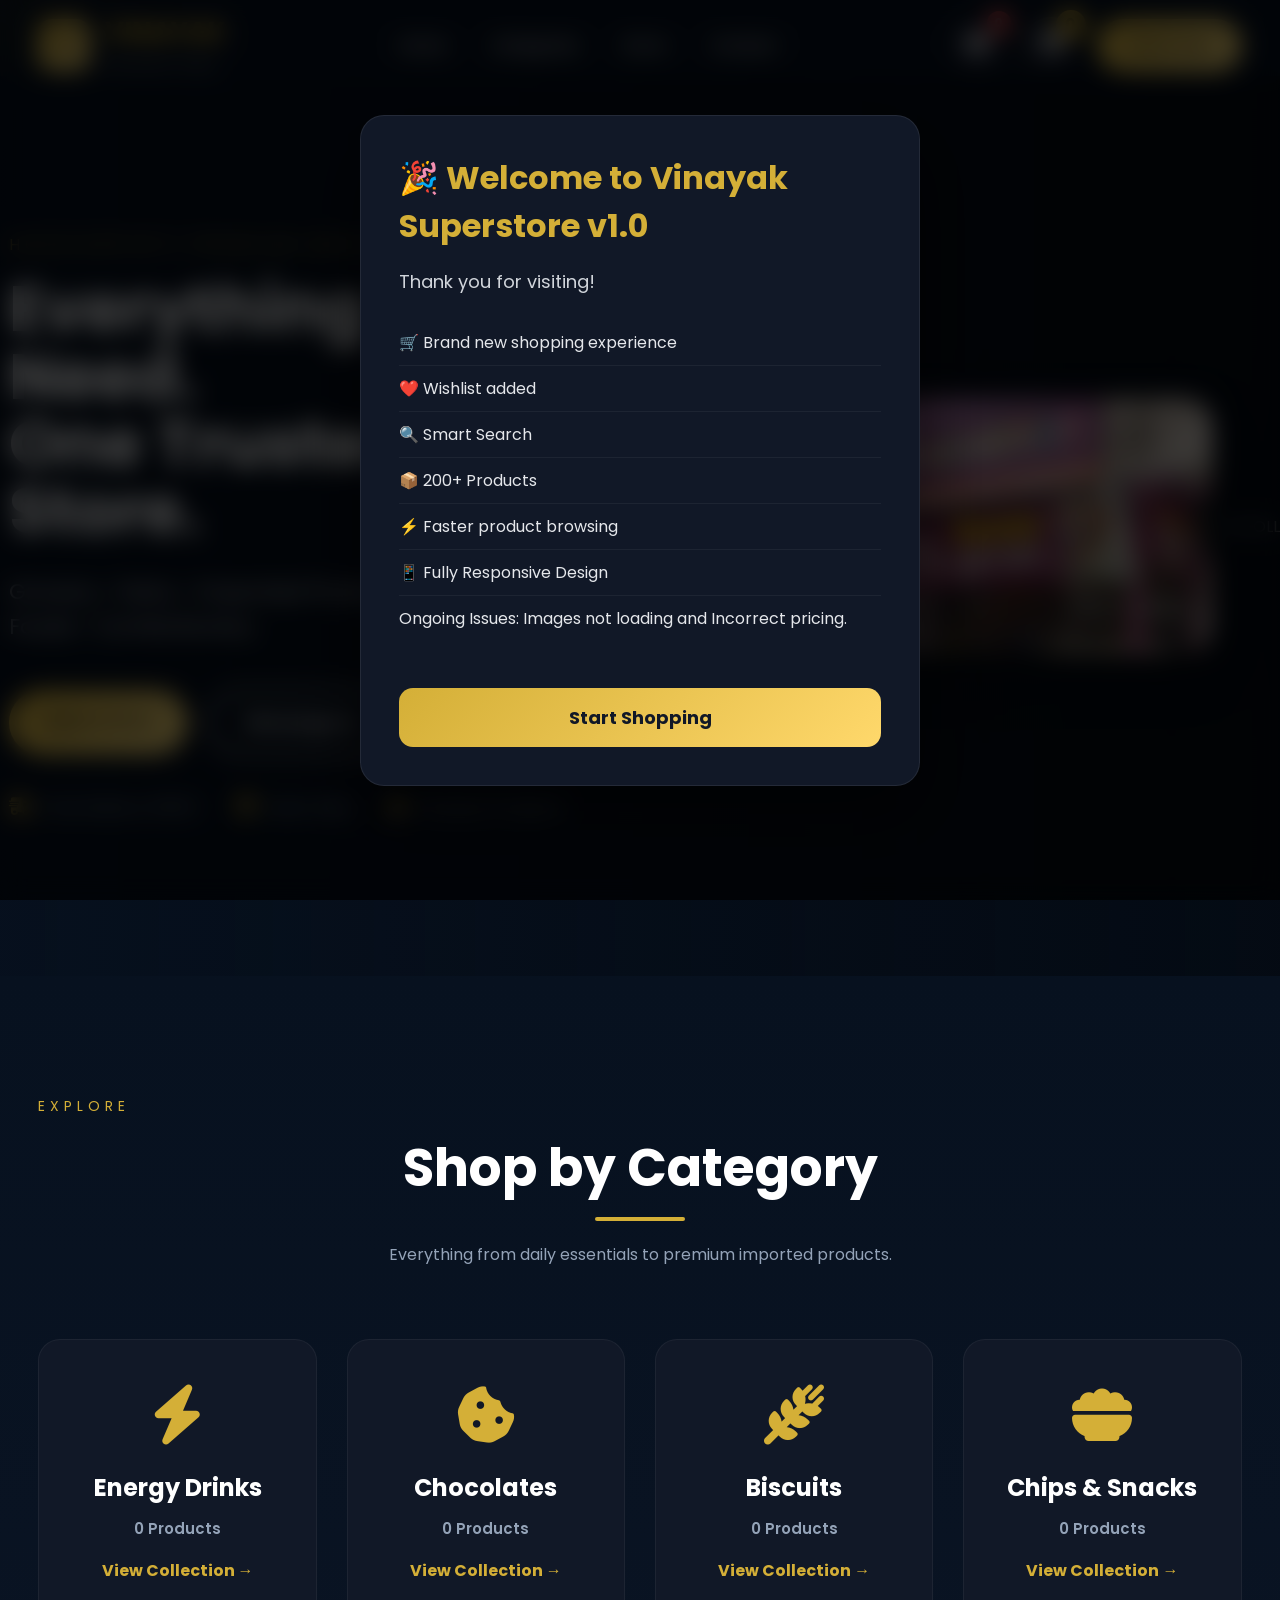
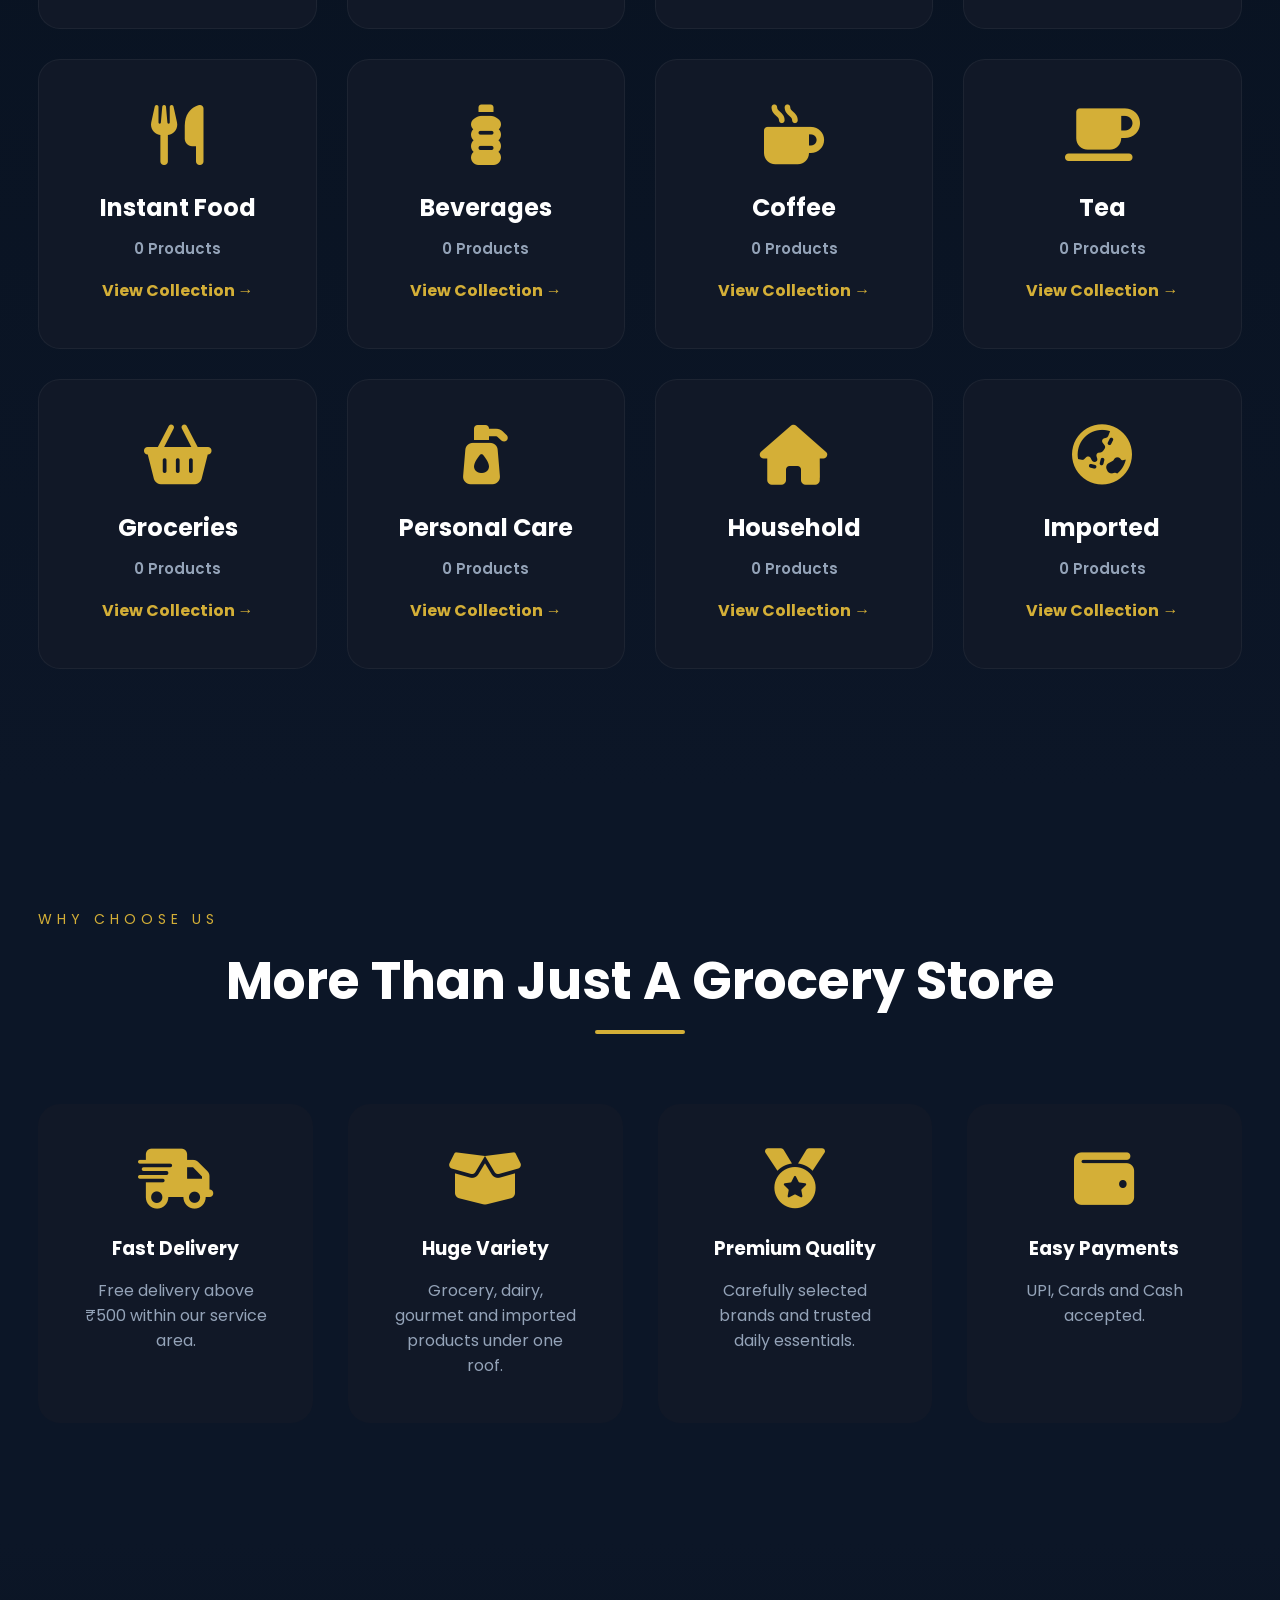
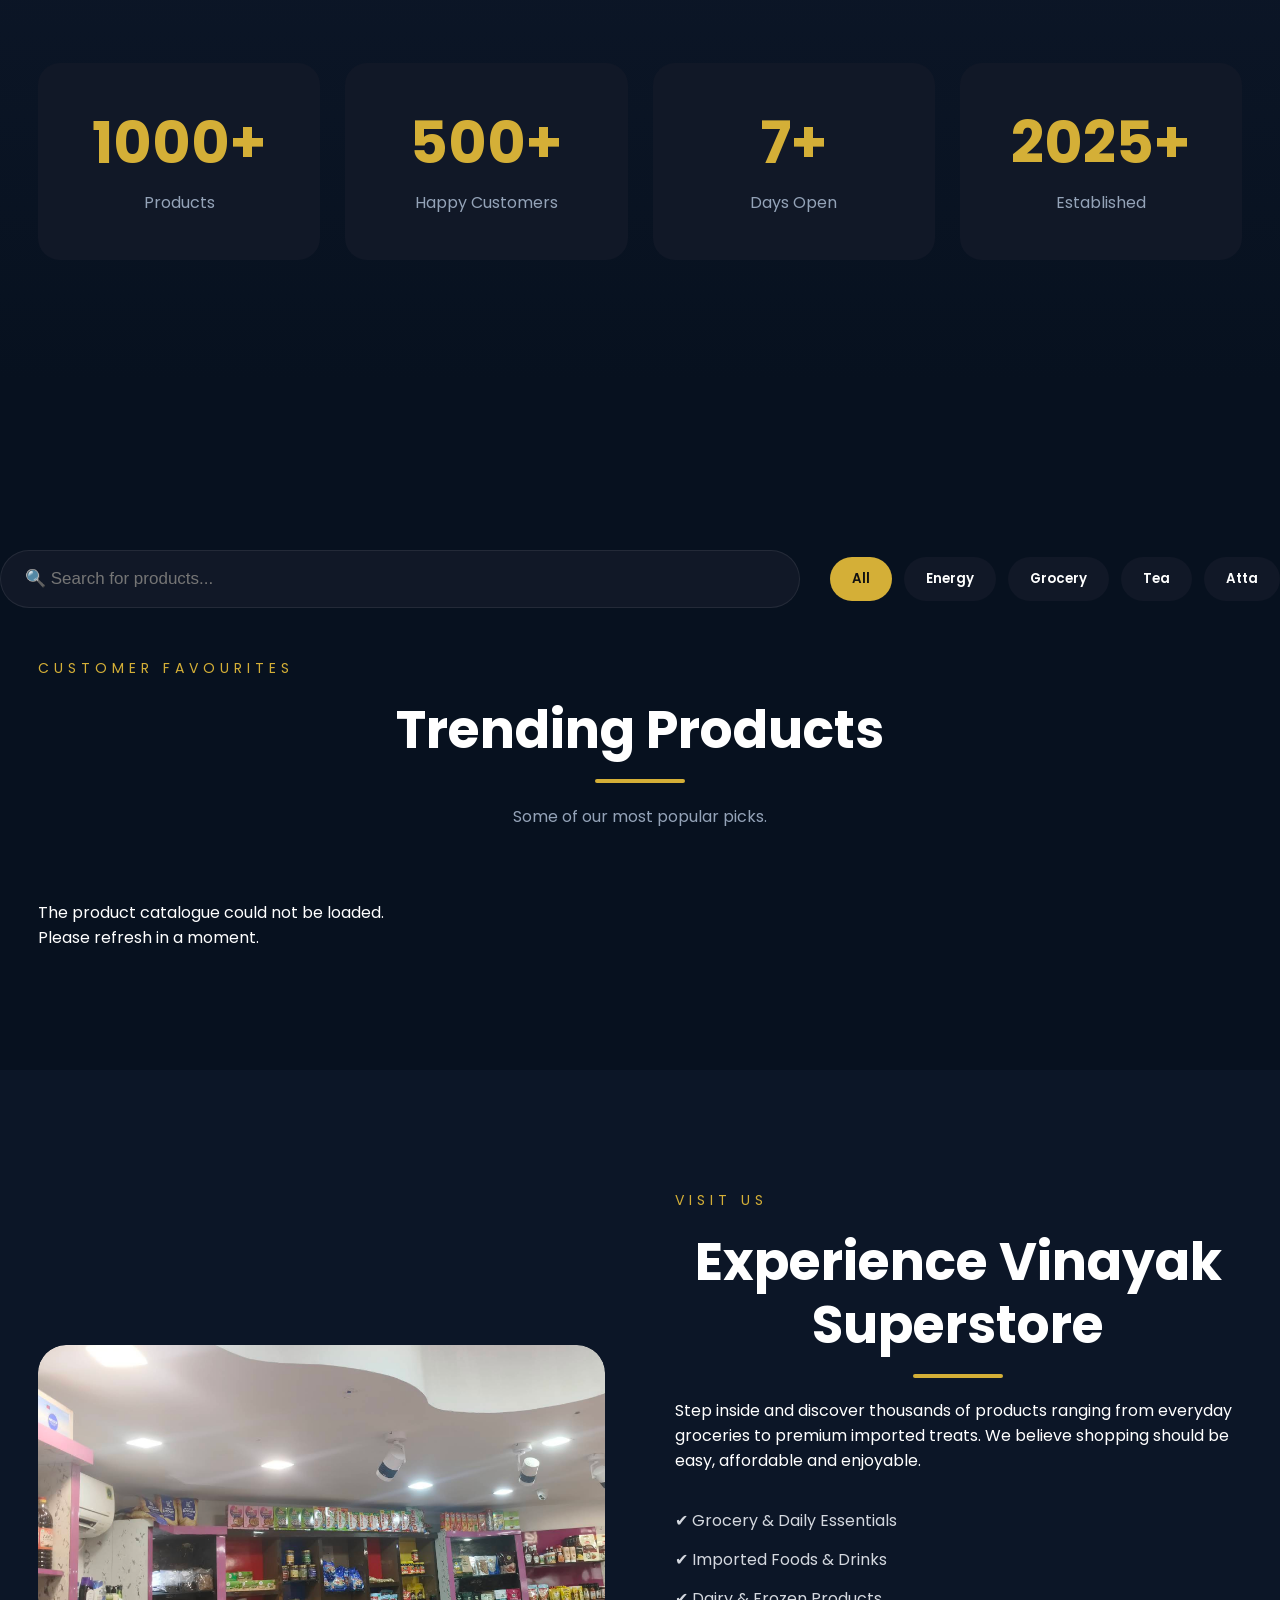
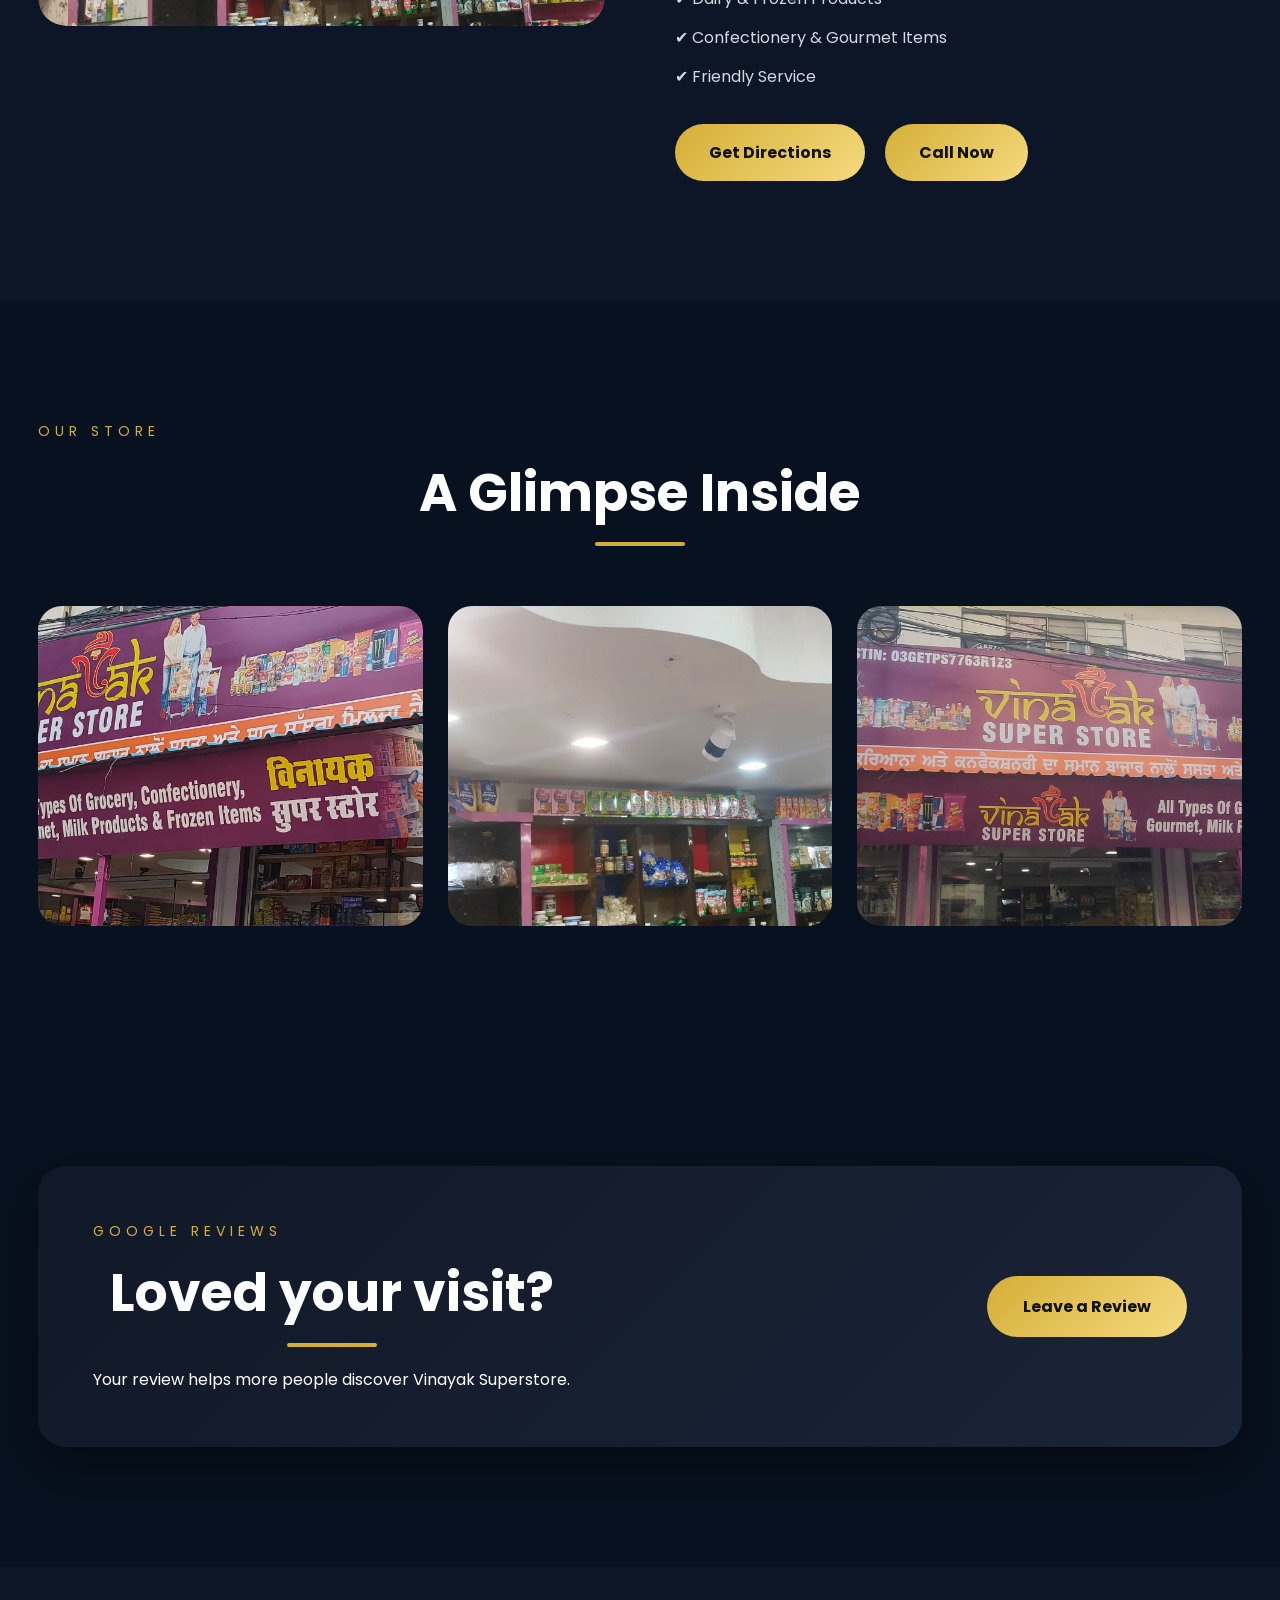
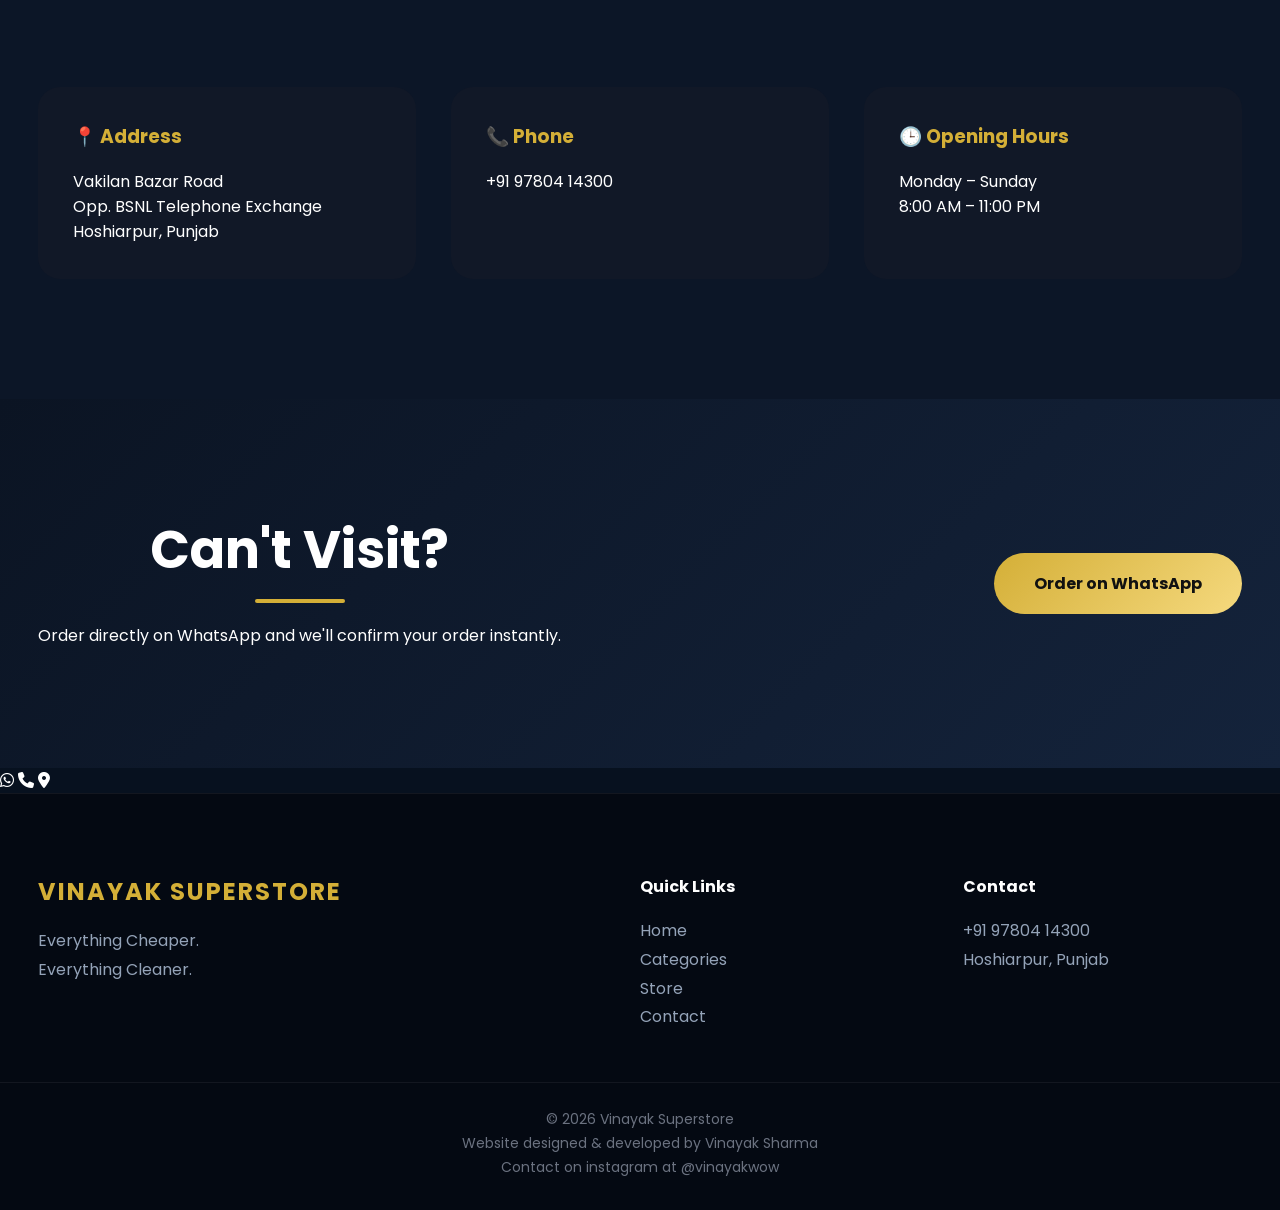
==== index.html @ 0d6d013b "Add files via upload" ====
<!DOCTYPE html>
<html lang="en">

<head>

    <meta charset="UTF-8">

    <meta name="viewport" content="width=device-width, initial-scale=1.0">

    <title>Vinayak Superstore | Hoshiarpur's Premium Grocery Destination</title>

    <meta name="description"
        content="Vinayak Superstore - Grocery, Dairy, Imported Products, Gourmet Foods & Daily Essentials in Hoshiarpur.">

    <meta name="theme-color" content="#07111F">

    <link rel="icon" href="assets/favicon.png" type="image/png">

    <!-- Google Fonts -->

    <link rel="preconnect" href="https://fonts.googleapis.com">

    <link rel="preconnect" href="https://fonts.gstatic.com" crossorigin>

    <link href="https://fonts.googleapis.com/css2?family=Poppins:wght@300;400;500;600;700;800&display=swap"
        rel="stylesheet">

    <!-- Font Awesome -->

    <link rel="stylesheet"
        href="https://cdnjs.cloudflare.com/ajax/libs/font-awesome/6.7.2/css/all.min.css">

<link rel="manifest" href="manifest.json">
<meta property="og:type" content="website">
<meta property="og:title" content="Vinayak Superstore | Premium Grocery Destination">
<meta property="og:description" content="Grocery, dairy, imported products, gourmet foods and daily essentials in Hoshiarpur.">
<meta name="twitter:card" content="summary_large_image">
<link rel="stylesheet" href="styles/reset.css">
<link rel="stylesheet" href="styles/navbar.css">
<link rel="stylesheet" href="styles/hero.css">
<link rel="stylesheet" href="styles/drawer.css">
<link rel="stylesheet" href="styles/sections.css">
<link rel="stylesheet" href="styles/cards.css">
<link rel="stylesheet" href="styles/cart.css">
<link rel="stylesheet" href="styles/footer.css">
<link rel="stylesheet" href="styles/animations.css">
<link rel="stylesheet" href="styles/responsive.css">
<link rel="stylesheet" href="styles/popup.css">
<link rel="stylesheet" href="styles/cart-drawer.css">
<link rel="stylesheet" href="styles/toast.css">
<link rel="stylesheet" href="styles/fly.css">
<link rel="stylesheet" href="styles/wishlist.css">
<link rel="stylesheet" href="styles/accessibility.css">
<link rel="stylesheet" href="styles/progress.css">

</head>

<body>

<a class="skip-link" href="#main-content">Skip to main content</a>

<!-- ===================== LOADER ===================== -->

<div class="loader">

    <div class="loader-line"></div>

    <h1>VINAYAK</h1>

    <span>SUPERSTORE</span>

</div>

<!-- ===================== HEADER ===================== -->

<header id="header">

    <div class="container">

        <nav>

            <a href="#" class="brand">

                <div class="brand-logo">

                    VS

                </div>

                <div class="brand-text">

                    <h2>VINAYAK</h2>

                    <span>SUPERSTORE</span>

                </div>

            </a>

            <ul class="nav-links">

                <li><a href="#home">Home</a></li>

                <li><a href="#categories">Categories</a></li>

                <li><a href="#store">Store</a></li>

                <li><a href="#contact">Contact</a></li>

            </ul>

           <div class="nav-actions">

<button
class="wishlist-button"
onclick="openWishlist()"
aria-label="Open wishlist">

<i class="fa-solid fa-heart"></i>

<span id="wishlistCount">

0

</span>

</button>

    <button class="cart-button" onclick="openCart()">

        <i class="fa-solid fa-cart-shopping"></i>

        <span id="cartCount">0</span>

    </button>

    <a href="https://wa.me/919779562555?text=Hi%20Vinayak%20Superstore,%20I%20want%20to%20order."
        target="_blank"
        class="order-btn">

        Order Now

    </a>

</div>

            <button class="menu-btn">

                <i class="fa-solid fa-bars"></i>

            </button>

        </nav>

    </div>

</header>

<!-- ===========================================
                UPDATE LOG
=========================================== -->

<div class="update-overlay" id="updateOverlay">

    <div class="update-box">

        <h2>🎉 Welcome to Vinayak Superstore v1.0</h2>

        <p>
            Thank you for visiting!
        </p>

        <ul>
            
            <li>🛒 Brand new shopping experience</li>

            <li>❤️ Wishlist added</li>

            <li>🔍 Smart Search</li>

            <li>📦 200+ Products</li>

            <li>⚡ Faster product browsing</li>

            <li>📱 Fully Responsive Design</li>

            <li>Ongoing Issues: Images not loading and Incorrect pricing. </li>

        </ul>

        
<button id="startShoppingBtn">
    Start Shopping
</button>

    </div>

</div>
<!-- ===================== MAIN ===================== -->

<main id="main-content">

<!-- ===================== HERO ===================== -->

<section class="hero" id="home">

    <div class="hero-overlay"></div>

    <div class="hero-gradient"></div>

    <div class="container hero-wrapper">

        <div class="hero-left">

            <p class="hero-tag">

                HOSHIARPUR'S PREMIUM GROCERY DESTINATION

            </p>

            <h1>

                Everything You Need.

                <br>

                One Trusted Store.

            </h1>

            <p class="hero-description">

                Grocery • Dairy • Imported Products • Gourmet Foods • Confectionery

            </p>

            <div class="hero-buttons">

                <a href="#categories" class="primary-btn">

                    Explore Store

                </a>

                <a href="https://wa.me/919779562555"
                    target="_blank"
                    class="secondary-btn">

                    WhatsApp Us

                </a>

            </div>

            <div class="hero-features">

                <div>

                    <i class="fa-solid fa-truck-fast"></i>

                    Free Delivery ₹500+

                </div>

                <div>

                    <i class="fa-solid fa-store"></i>

                    Open Daily

                </div>

                <div>

                    <i class="fa-solid fa-star"></i>

                    Premium Products

                </div>

            </div>

        </div>

        <div class="hero-right">

            <img src="assets/exterior1.png"
                alt="Vinayak Superstore Exterior">

        </div>

    </div>

    <div class="scroll-indicator">

        <span></span>

        <p>SCROLL</p>

    </div>

</section>

<!-- =======================================================
                    SHOP BY CATEGORY
======================================================= -->

<section class="categories" id="categories">

    <div class="container">

        <p class="section-tag">
            EXPLORE
        </p>

        <h2>
            Shop by Category
        </h2>

        <p class="section-description">
            Everything from daily essentials to premium imported products.
        </p>

       <div class="category-grid">

<article class="category-card" data-category="Energy Drinks">
    <i class="fa-solid fa-bolt"></i>
    <h3>Energy Drinks</h3>
    <p class="category-count"></p>
    <span>View Collection →</span>
</article>

<article class="category-card" data-category="Chocolates">
    <i class="fa-solid fa-cookie-bite"></i>
    <h3>Chocolates</h3>
    <p class="category-count"></p>
    <span>View Collection →</span>
</article>

<article class="category-card" data-category="Biscuits">
    <i class="fa-solid fa-wheat-awn"></i>
    <h3>Biscuits</h3>
    <p class="category-count"></p>
    <span>View Collection →</span>
</article>

<article class="category-card" data-category="Snacks">
    <i class="fa-solid fa-bowl-food"></i>
    <h3>Chips & Snacks</h3>
    <p class="category-count"></p>
    <span>View Collection →</span>
</article>

<article class="category-card" data-category="Instant Food">
    <i class="fa-solid fa-utensils"></i>
    <h3>Instant Food</h3>
    <p class="category-count"></p>
    <span>View Collection →</span>
</article>

<article class="category-card" data-category="Beverages">
    <i class="fa-solid fa-bottle-water"></i>
    <h3>Beverages</h3>
    <p class="category-count"></p>
    <span>View Collection →</span>
</article>

<article class="category-card" data-category="Coffee">
    <i class="fa-solid fa-mug-hot"></i>
    <h3>Coffee</h3>
    <p class="category-count"></p>
    <span>View Collection →</span>
</article>

<article class="category-card" data-category="Tea">
    <i class="fa-solid fa-mug-saucer"></i>
    <h3>Tea</h3>
    <p class="category-count"></p>
    <span>View Collection →</span>
</article>

<article class="category-card" data-category="Grocery">
    <i class="fa-solid fa-basket-shopping"></i>
    <h3>Groceries</h3>
    <p class="category-count"></p>
    <span>View Collection →</span>
</article>

<article class="category-card" data-category="Personal Care">
    <i class="fa-solid fa-pump-soap"></i>
    <h3>Personal Care</h3>
    <p class="category-count"></p>
    <span>View Collection →</span>
</article>

<article class="category-card" data-category="Household">
    <i class="fa-solid fa-house"></i>
    <h3>Household</h3>
    <p class="category-count"></p>
    <span>View Collection →</span>
</article>

<article class="category-card" data-category="Imported">
    <i class="fa-solid fa-earth-asia"></i>
    <h3>Imported</h3>
    <p class="category-count"></p>
    <span>View Collection →</span>
</article>

        </div>
    

    </div>

</section>

<!-- =======================================================
                        WHY US
======================================================= -->

<section class="why-us">

    <div class="container">

        <p class="section-tag">

            WHY CHOOSE US

        </p>

        <h2>

            More Than Just A Grocery Store

        </h2>

        <div class="why-grid">

            <article>

                <i class="fa-solid fa-truck-fast"></i>

                <h3>Fast Delivery</h3>

                <p>

                    Free delivery above ₹500 within our service area.

                </p>

            </article>

            <article>

                <i class="fa-solid fa-box-open"></i>

                <h3>Huge Variety</h3>

                <p>

                    Grocery, dairy, gourmet and imported products under one roof.

                </p>

            </article>

            <article>

                <i class="fa-solid fa-medal"></i>

                <h3>Premium Quality</h3>

                <p>

                    Carefully selected brands and trusted daily essentials.

                </p>

            </article>

            <article>

                <i class="fa-solid fa-wallet"></i>

                <h3>Easy Payments</h3>

                <p>

                    UPI, Cards and Cash accepted.

                </p>

            </article>

        </div>

    </div>

</section>

<!-- =======================================================
                        STATS
======================================================= -->

<section class="stats">

    <div class="container">

        <div class="stats-grid">

            <div class="stat-card">

                <h2 class="counter" data-target="1000">0</h2>

                <p>Products</p>

            </div>

            <div class="stat-card">

                <h2 class="counter" data-target="500">0</h2>

                <p>Happy Customers</p>

            </div>

            <div class="stat-card">

                <h2 class="counter" data-target="7">0</h2>

                <p>Days Open</p>

            </div>

            <div class="stat-card">

                <h2 class="counter" data-target="2025">0</h2>

                <p>Established</p>

            </div>

        </div>

    </div>

</section>

<!-- =======================================================
                    FEATURED PRODUCTS
======================================================= -->

<section class="featured-products">
<div class="product-toolbar">

    <div class="search-box">

        <input
            type="text"
            id="searchInput"
            placeholder="🔍 Search for products..."
            onkeyup="searchProducts(this.value)"
        >

    </div>

    <div class="filters">

        <button onclick="filterProducts('All', this)" class="active-filter">
            All
        </button>

        <button onclick="filterProducts('Energy Drinks', this)">
            Energy
        </button>

        <button onclick="filterProducts('Grocery', this)">
            Grocery
        </button>

        <button onclick="filterProducts('Tea', this)">
            Tea
        </button>

        <button onclick="filterProducts('Atta', this)">
            Atta
        </button>

    </div>

</div>

    <div class="container">

        <p class="section-tag">

            CUSTOMER FAVOURITES

        </p>

        <h2>

            Trending Products

        </h2>

        <p class="section-description">

            Some of our most popular picks.

        </p>

        <div class="product-grid">

        </div>

    </div>

</section>

<!-- =======================================================
                    VISIT OUR STORE
======================================================= -->

<section class="store-showcase" id="store">

    <div class="container">

        <div class="store-image">

            <img src="assets/interior1.png" alt="Vinayak Superstore Interior">

        </div>

        <div class="store-content">

            <p class="section-tag">
                VISIT US
            </p>

            <h2>
                Experience Vinayak Superstore
            </h2>

            <p>

                Step inside and discover thousands of products ranging from
                everyday groceries to premium imported treats.

                We believe shopping should be easy, affordable and enjoyable.

            </p>

            <ul>

                <li>✔ Grocery & Daily Essentials</li>

                <li>✔ Imported Foods & Drinks</li>

                <li>✔ Dairy & Frozen Products</li>

                <li>✔ Confectionery & Gourmet Items</li>

                <li>✔ Friendly Service</li>

            </ul>

            <div class="store-buttons">

                <a href="https://maps.app.goo.gl/sR4Fc8QLYAwYj3Mn9" target="_blank">

                    Get Directions

                </a>

                <a href="tel:+919779562555">

                    Call Now

                </a>

            </div>

        </div>

    </div>

</section>

<!-- =======================================================
                        GALLERY
======================================================= -->

<section class="gallery">

    <div class="container">

        <p class="section-tag">

            OUR STORE

        </p>

        <h2>

            A Glimpse Inside

        </h2>

        <div class="gallery-grid">

            <img src="assets/exterior1.png" alt="Exterior">

            <img src="assets/interior1.png" alt="Interior">

            <img src="assets/exterior2.png" alt="Exterior">

        </div>

    </div>

</section>

<!-- =======================================================
                        GOOGLE REVIEW CTA
======================================================= -->

<section class="review-section">

    <div class="container review-card">

        <div>

            <p class="section-tag">

                GOOGLE REVIEWS

            </p>

            <h2>

                Loved your visit?

            </h2>

            <p>

                Your review helps more people discover Vinayak Superstore.

            </p>

        </div>

        <a href="https://g.page/r/Ccgs-r-XIo9SEBI/review"

            target="_blank"

            class="review-btn">

            Leave a Review

        </a>

    </div>

</section>

<!-- =======================================================
                        CONTACT
======================================================= -->

<section class="contact" id="contact">

    <div class="container">

        <div class="contact-grid">

            <div>

                <h3>

                    📍 Address

                </h3>

                <p>

                    Vakilan Bazar Road

                    <br>

                    Opp. BSNL Telephone Exchange

                    <br>

                    Hoshiarpur, Punjab

                </p>

            </div>

            <div>

                <h3>

                    📞 Phone

                </h3>

                <p>

                    +91 97804 14300

                </p>

            </div>

            <div>

                <h3>

                    🕒 Opening Hours

                </h3>

                <p>

                    Monday – Sunday

                    <br>

                    8:00 AM – 11:00 PM

                </p>

            </div>

        </div>

    </div>

</section>

<!-- =======================================================
                    WHATSAPP CTA
======================================================= -->

<section class="whatsapp-banner">

    <div class="container banner-content">

        <div>

            <h2>

                Can't Visit?

            </h2>

            <p>

                Order directly on WhatsApp and we'll confirm your order instantly.

            </p>

        </div>

        <a href="https://wa.me/919779562555"

            target="_blank">

            Order on WhatsApp

        </a>

    </div>

</section>

</main>

<!-- =======================================================
                    FLOATING BUTTONS
======================================================= -->

<div class="floating-buttons">

    <a href="https://wa.me/919779562555" target="_blank">

        <i class="fa-brands fa-whatsapp"></i>

    </a>

    <a href="tel:+919779562555">

        <i class="fa-solid fa-phone"></i>

    </a>

    <a href="https://maps.google.com" target="_blank">

        <i class="fa-solid fa-location-dot"></i>

    </a>

</div>

<!-- PRODUCT POPUP -->

<div class="popup-overlay" id="popupOverlay" onclick="closePopup()" role="presentation">

    <div class="product-popup" onclick="event.stopPropagation()" role="dialog" aria-modal="true" aria-labelledby="popupTitle">

        <button class="popup-close" onclick="closePopup()">

            ✕

        </button>

        <div class="popup-left">

            <img id="popupImage" src="" alt="">

        </div>

        <div class="popup-right">

            <span class="popup-category">

                Featured Product

            </span>

            <h2 id="popupTitle">

                Product Name

            </h2>

            <div class="popup-rating">

                ⭐⭐⭐⭐⭐

                <span>(126 Reviews)</span>

            </div>

            <p id="popupDescription">

                Description

            </p>

            <span id="popupOffer" class="offer-pill popup-offer" hidden></span>

            <div class="popup-price">

                <span id="popupPrice">

                    ₹0

                </span>

                <span id="popupStock">

                    In Stock

                </span>

            </div>

            <div class="quantity-box">

                <button onclick="changeQuantity(-1)">−</button>

                <input
                    id="quantity"
                    type="number"
                    value="1"
                    min="1"
                >

                <button onclick="changeQuantity(1)">+</button>

            </div>

            <div class="popup-buttons">

    <button class="buy-btn"
        onclick="addCurrentProductToCart()">

        🛒 Add to Cart

    </button>

    <button class="wishlist-popup" id="popupWishlist" type="button">

        ❤ Save

    </button>

            </div>

        </div>

    </div>

</div>

<div id="categoryDrawer" class="category-drawer" role="dialog" aria-modal="true" aria-labelledby="drawerTitle" aria-hidden="true">

    <div class="drawer-header">

        <h2 id="drawerTitle"></h2>

        <button onclick="closeDrawer()">

            ✕

        </button>

    </div>

    <div id="drawerContent"

         class="drawer-content">

    </div>

</div>

<div

class="drawer-overlay"

id="drawerOverlay"

onclick="closeDrawer()">

</div>

<!-- =======================================================
                        FOOTER
======================================================= -->

<footer>

    <div class="container footer-grid">

        <div>

            <h2>

                VINAYAK SUPERSTORE

            </h2>

            <p>

                Everything Cheaper.

                <br>

                Everything Cleaner.

            </p>

        </div>

        <div>

            <h4>

                Quick Links

            </h4>

            <a href="#home">Home</a>

            <a href="#categories">Categories</a>

            <a href="#store">Store</a>

            <a href="#contact">Contact</a>

        </div>

        <div>

            <h4>

                Contact

            </h4>

            <p>

                +91 97804 14300

            </p>

            <p>

                Hoshiarpur, Punjab

            </p>

        </div>

    </div>

    <div class="copyright">

        © 2026 Vinayak Superstore

        <br>

        Website designed & developed by Vinayak Sharma

        <br>

        Contact on instagram at @vinayakwow

    </div>

</footer>
<!-- ===========================================
                SHOPPING CART
=========================================== -->

<div class="cart-overlay"
     id="cartOverlay"
     onclick="closeCart()">
</div>

<div class="cart-drawer"
     id="cartDrawer"
     role="dialog"
     aria-modal="true"
     aria-label="Shopping cart"
     aria-hidden="true">

    <div class="cart-header">

        <h2>

            🛒 Shopping Cart

        </h2>

        <button onclick="closeCart()">

            ✕

        </button>

    </div>

    <div
        class="cart-items"
        id="cartItems">

    </div>

    <div class="cart-footer">

        <div class="cart-summary">

<div>

<span>Subtotal</span>

<strong id="cartTotal">

₹0

</strong>

</div>

<div>

<span>Delivery</span>

<strong style="color:#22C55E;">

FREE

</strong>

</div>

</div>

        <button
            class="checkout-btn"
            onclick="checkoutWhatsApp()">

            Checkout

        </button>

    </div>

</div>

<!-- ===========================================
                WISHLIST
=========================================== -->

<div class="wishlist-overlay"
     id="wishlistOverlay"
     onclick="closeWishlist()">
</div>

<div class="wishlist-drawer"
     id="wishlistDrawer"
     role="dialog"
     aria-modal="true"
     aria-label="Wishlist"
     aria-hidden="true">

    <div class="wishlist-header">

       <h2>

<i class="fa-solid fa-heart"></i>

Wishlist

<span id="wishlistDrawerCount"></span>

</h2>

        <button onclick="closeWishlist()">

            <i class="fa-solid fa-xmark"></i>

        </button>

    </div>

    <div class="wishlist-items"
         id="wishlistItems">

    </div>

</div>

<!-- ==========================================
            TOAST NOTIFICATION
========================================== -->

<div id="toast" class="toast">

    <div class="toast-icon">
        ✓
    </div>

    <div class="toast-content">

        <h4 id="toastTitle">
            Added to Cart
        </h4>

        <p id="toastMessage">
            Product added successfully.
        </p>

    </div>

</div>

<div class="cursor-glow"></div>
<img id="flyingProduct" src="" alt="">

<script src="https://unpkg.com/scrollreveal"></script>

<script src="scripts/products.js"></script>
<script src="scripts/cart.js"></script>
<script src="scripts/wishlist.js"></script>
<script src="scripts/script.js"></script>

</body>

</html>
---- styles/navbar.css ----
/* ==================================================
   NAVBAR
================================================== */

header{

position:fixed;

top:0;

left:0;

width:100%;

z-index:9999;

transition:.35s;

}

header.scrolled{

background:rgba(7,17,31,.82);

backdrop-filter:blur(18px);

border-bottom:1px solid rgba(255,255,255,.08);

}

nav{

height:90px;

display:flex;

justify-content:space-between;

align-items:center;

}

.brand{

display:flex;

align-items:center;

gap:15px;

}

.brand-logo{

width:52px;

height:52px;

border-radius:14px;

background:linear-gradient(135deg,var(--gold),var(--gold-light));

display:grid;

place-items:center;

font-weight:700;

color:#111;

}

.brand h2{

font-size:26px;

color:var(--gold);

}

.brand span{

font-size:12px;

letter-spacing:4px;

color:var(--text);

}

.nav-links{

display:flex;

gap:45px;

list-style:none;

}

.nav-links a{

position:relative;

transition:.35s;

}

.nav-links a::after{

content:"";

position:absolute;

bottom:-8px;

left:0;

width:0;

height:2px;

background:var(--gold);

transition:.35s;

}

.nav-links a:hover{

color:var(--gold);

}

.nav-links a:hover::after{

width:100%;

}

.order-btn{

padding:14px 28px;

background:linear-gradient(135deg,var(--gold),var(--gold-light));

border-radius:50px;

font-weight:700;

color:#111;

transition:.35s;

}

.order-btn:hover{

transform:translateY(-4px);

box-shadow:0 15px 35px rgba(212,175,55,.35);

}

.menu-btn{

display:none;

background:none;

border:none;

color:white;

font-size:28px;

}

.nav-actions{

    display:flex;

    align-items:center;

    gap:18px;

}
---- styles/hero.css ----
/* ==================================================
   HERO
================================================== */

.hero{

min-height:100vh;

display:flex;

align-items:center;

position:relative;

overflow:hidden;

}

.hero-right img{

width:100%;

border-radius:30px;

box-shadow:var(--shadow);

animation:floatImage 5s ease-in-out infinite;

}

.hero-wrapper{

display:grid;

grid-template-columns:1fr 1fr;

gap:80px;

align-items:center;

}

.hero-overlay{

position:absolute;

inset:0;

background:rgba(0,0,0,.45);

}

.hero-gradient{

position:absolute;

inset:0;

background:

linear-gradient(

90deg,

rgba(7,17,31,.92),

rgba(7,17,31,.2)

);

}

.hero-left{

position:relative;

z-index:2;

}

.hero-tag{

color:var(--gold);

letter-spacing:5px;

margin-bottom:18px;

}

.hero h1{

font-size:72px;

line-height:1.05;

margin-bottom:30px;

}

.hero-description{

font-size:22px;

color:var(--text);

margin-bottom:45px;

line-height:1.6;

}

.hero-buttons{

display:flex;

gap:20px;

margin-bottom:40px;

}

.primary-btn,

.secondary-btn{

padding:18px 34px;

border-radius:60px;

font-weight:700;

transition:.35s;

}

.primary-btn{

background:linear-gradient(135deg,var(--gold),var(--gold-light));

color:#111;

}

.secondary-btn{

border:2px solid white;

}

.primary-btn:hover,

.secondary-btn:hover{

transform:translateY(-5px);

}

.hero-features{

display:flex;

gap:35px;

flex-wrap:wrap;

color:var(--muted);

}

.hero-features div{

display:flex;

gap:10px;

align-items:center;

}

.hero-features i{

color:var(--gold);

font-size:18px;

}
---- styles/drawer.css ----
.drawer-overlay{

position:fixed;

inset:0;

background:rgba(0,0,0,.55);

backdrop-filter:blur(8px);

opacity:0;

visibility:hidden;

transition:.35s;

z-index:9998;

}

.drawer-overlay.show{

opacity:1;

visibility:visible;

}

.category-drawer{

position:fixed;

right:-520px;

top:0;

width:520px;

height:100vh;

background:#0f172a;

overflow:auto;

transition:.45s;

z-index:9999;

box-shadow:-20px 0 60px rgba(0,0,0,.45);

}

.category-drawer.show{

right:0;

}

.drawer-header{

display:flex;

justify-content:space-between;

align-items:center;

padding:30px;

border-bottom:1px solid rgba(255,255,255,.08);

}

.drawer-header h2{

font-size:34px;

color:var(--gold);

}

.drawer-header button{

width:45px;

height:45px;

border:none;

border-radius:50%;

background:#1f2937;

color:white;

cursor:pointer;

}

.drawer-content{

padding:30px;

display:flex;

flex-direction:column;

gap:18px;

}

/* ===========================================
            DRAWER PRODUCT CARDS
=========================================== */

.drawer-item{

    background:#111827;

    border:1px solid rgba(255,255,255,.08);

    border-radius:18px;

    overflow:hidden;

    display:flex;

    flex-direction:column;

    gap:18px;

    padding:18px;

}

.drawer-item img{

    width:100%;

    height:220px;

    object-fit:cover;

    border-radius:14px;

    display:block;

}

.drawer-info{

    display:flex;

    flex-direction:column;

    gap:8px;

}

.drawer-info h3{

    font-size:24px;

    line-height:1.3;

    color:#fff;

}

.drawer-info p{

    color:#9ca3af;

}

.drawer-info span{

    color:var(--gold);

    font-size:22px;

    font-weight:700;

}

.drawer-item button{

    width:100%;

    padding:14px;

    border:none;

    border-radius:12px;

    background:var(--gold);

    color:#111;

    font-weight:700;

    cursor:pointer;

    transition:.3s;

}

.drawer-item button:hover{

    transform:translateY(-2px);

    opacity:.95;

}
---- styles/sections.css ----
/*====================================================
                   UPDATE LOG
====================================================*/
.update-overlay{

    position:fixed;
    inset:0;

    display:none;

    justify-content:center;
    align-items:center;

    background:rgba(0,0,0,.72);
    backdrop-filter:blur(12px);

    z-index:999999;

    padding:20px;

}

.update-box{

    width:560px;
    max-width:95%;

    background:#111827;

    border:1px solid rgba(255,255,255,.08);

    border-radius:24px;

    padding:38px;

    box-shadow:0 30px 70px rgba(0,0,0,.45);

    animation:popup .35s ease;

}

.update-box h2{

    color:var(--gold);

    font-size:32px;

    margin-bottom:18px;

}

.update-box>p{

    color:#d1d5db;

    font-size:18px;

    margin-bottom:18px;

}

.update-box ul{

    list-style:none;

    padding:0;

    margin:25px 0;

}

.update-box li{

    display:flex;

    align-items:center;

    gap:10px;

    padding:10px 0;

    color:#e5e7eb;

    border-bottom:1px solid rgba(255,255,255,.05);

}

.update-box li:last-child{

    border-bottom:none;

}

.update-box button{

    width:100%;

    margin-top:22px;

    padding:16px;

    border:none;

    border-radius:14px;

    background:linear-gradient(135deg,var(--gold),#ffd86b);

    color:#111827;

    font-size:18px;

    font-weight:700;

    cursor:pointer;

    transition:.25s;

}

.update-box button:hover{

    transform:translateY(-3px);

}

/* =====================================================
                SECTION TITLES
===================================================== */

section h2{

    font-size:52px;

    text-align:center;

    margin-bottom:20px;

    line-height:1.2;

}

section h2::after{

    content:"";

    display:block;

    width:90px;

    height:4px;

    background:var(--gold);

    border-radius:999px;

    margin:18px auto;

}

/* =====================================================
                CATEGORIES
===================================================== */

.categories{

    background:linear-gradient(180deg,var(--bg),var(--bg2));

}

.category-grid{

    display:grid;

    grid-template-columns:repeat(auto-fit,minmax(220px,1fr));

    gap:30px;

    margin-top:70px;

}

.category-card{

    position:relative;

    overflow:hidden;

    cursor:pointer;

    background:var(--card);

    padding:45px 25px;

    border-radius:var(--radius);

    text-align:center;

    transition:var(--transition);

    border:1px solid rgba(255,255,255,.05);

}

.category-card:hover{

    transform:translateY(-12px);

    border-color:var(--gold);

    box-shadow:0 25px 45px rgba(212,175,55,.15);

}

.category-card i{

    font-size:60px;

    color:var(--gold);

    margin-bottom:25px;

    transition:.35s;

}

.category-card:hover i{

    transform:rotate(-8deg) scale(1.08);

}

.category-card h3{

    font-size:24px;

    margin-bottom:10px;

}

.category-card p{

    color:var(--muted);

}

.category-count{

    margin-top:12px;

    font-size:15px;

    color:#94A3B8;

    font-weight:600;

}

.category-card span{

    display:inline-block;

    margin-top:18px;

    color:var(--gold);

    font-weight:700;

    transition:.35s;

}

.category-card:hover span{

    transform:translateX(8px);

}

.category-card::before{

    content:"";

    position:absolute;

    top:0;

    left:0;

    width:100%;

    height:4px;

    background:var(--gold);

    transform:scaleX(0);

    transform-origin:left;

    transition:.35s;

}

.category-card:hover::before{

    transform:scaleX(1);

}

/*======================================================
                    COLLECTIONS
======================================================*/

.collections{

padding:90px 0;

}

.collection-header{

display:flex;

justify-content:space-between;

align-items:center;

margin-bottom:35px;

margin-top:60px;

}

.collection-grid{

display:grid;

grid-template-columns:repeat(auto-fit,minmax(260px,1fr));

gap:30px;

}

.view-all-btn{

background:none;

border:none;

color:var(--gold);

font-weight:700;

cursor:pointer;

font-size:16px;

transition:.35s;

}

.view-all-btn:hover{

transform:translateX(8px);

}

/* =====================================================
                WHY US
===================================================== */

.why-us{

    background:var(--bg2);

}

.why-grid{

    display:grid;

    grid-template-columns:repeat(auto-fit,minmax(260px,1fr));

    gap:35px;

    margin-top:70px;

}

.why-grid article{

    background:var(--card);

    padding:45px;

    border-radius:var(--radius);

    text-align:center;

    transition:var(--transition);

}

.why-grid article:hover{

    transform:translateY(-12px);

}

.why-grid i{

    font-size:60px;

    color:var(--gold);

    margin-bottom:25px;

}

.why-grid h3{

    margin-bottom:15px;

}

.why-grid p{

    color:var(--muted);

}

/* =====================================================
                    STATS
===================================================== */

.stats{

    background:linear-gradient(180deg,var(--bg2),var(--bg));

}

.stats-grid{

    display:grid;

    grid-template-columns:repeat(4,1fr);

    gap:25px;

}

.stat-card{

    background:var(--card);

    padding:45px;

    border-radius:var(--radius);

    text-align:center;

    transition:.35s;

}

.stat-card:hover{

    transform:translateY(-10px);

}

.stat-card h2{

    color:var(--gold);

    font-size:58px;

    margin-bottom:12px;

}

.stat-card h2::after{

    display:none;

}

.stat-card p{

    color:var(--muted);

}

/* =====================================================
            FEATURED PRODUCTS
===================================================== */

.featured-products{

    background:var(--bg);

}

.product-grid{

    display:grid;

    grid-template-columns:repeat(3,1fr);

    gap:35px;

    margin-top:70px;

}

/* =====================================================
                STORE SHOWCASE
===================================================== */

.store-showcase{

    background:var(--bg2);

}

.store-showcase .container{

    display:grid;

    grid-template-columns:1fr 1fr;

    gap:70px;

    align-items:center;

}

.store-image img{

    border-radius:28px;

    box-shadow:var(--shadow);

}

.store-content ul{

    list-style:none;

    margin:35px 0;

}

.store-content li{

    margin:14px 0;

    color:var(--text);

}

.store-buttons{

    display:flex;

    gap:20px;

    flex-wrap:wrap;

}

.store-buttons a{

    padding:16px 34px;

    border-radius:50px;

    background:linear-gradient(135deg,var(--gold),var(--gold-light));

    color:#111;

    font-weight:700;

}

/* =====================================================
                    GALLERY
===================================================== */

.gallery{

    background:var(--bg);

}

.gallery-grid{

    display:grid;

    grid-template-columns:repeat(3,1fr);

    gap:25px;

    margin-top:60px;

}

.gallery-grid img{

    width:100%;

    height:320px;

    object-fit:cover;

    border-radius:24px;

    transition:.4s;

}

.gallery-grid img:hover{

    transform:scale(1.04);

}

/* =====================================================
                    CONTACT
===================================================== */

.contact{

    background:var(--bg2);

}

.contact-grid{

    display:grid;

    grid-template-columns:repeat(3,1fr);

    gap:35px;

}

.contact-grid div{

    background:var(--card);

    padding:35px;

    border-radius:var(--radius);

}

.contact-grid h3{

    margin-bottom:18px;

    color:var(--gold);

}

/* =====================================================
            WHATSAPP BANNER
===================================================== */

.whatsapp-banner{

    background:linear-gradient(135deg,#0B1423,#14233B);

}

.banner-content{

    display:flex;

    justify-content:space-between;

    align-items:center;

    gap:30px;

}

.banner-content a{

    padding:18px 40px;

    background:linear-gradient(135deg,var(--gold),var(--gold-light));

    border-radius:60px;

    color:#111;

    font-weight:700;

}

/* ===========================================
            PRODUCT TOOLBAR
=========================================== */

.product-toolbar{

display:flex;

justify-content:space-between;

align-items:center;

gap:30px;

margin:50px 0;

flex-wrap:wrap;

}

/* Search */

.search-box{

flex:1;

min-width:300px;

}

.search-box input{

width:100%;

padding:18px 24px;

background:#111827;

border:1px solid rgba(255,255,255,.08);

border-radius:60px;

color:white;

font-size:17px;

outline:none;

transition:.35s;

}

.search-box input:focus{

border-color:var(--gold);

box-shadow:

0 0 25px rgba(212,175,55,.18);

}

/* Filters */

.filters{

display:flex;

gap:12px;

flex-wrap:wrap;

}

.filters button{

padding:12px 22px;

border:none;

border-radius:999px;

background:#111827;

color:white;

cursor:pointer;

transition:.3s;

font-weight:600;

}

.filters button:hover{

background:var(--gold);

color:#111;

}

.active-filter{

background:var(--gold)!important;

color:#111!important;

}
---- styles/cards.css ----
/* =====================================================
                    PRODUCT CARDS
===================================================== */

.product-card{

    position:relative;

    background:var(--card);

    border-radius:26px;

    overflow:hidden;

    transition:.45s;

    border:1px solid rgba(255,255,255,.06);

    box-shadow:0 20px 50px rgba(0,0,0,.25);

}

/* ========================================= */

.product-card img{

    width:100%;

    height:270px;

    object-fit:cover;

    transition:.5s;

}

.product-card:hover img{

    transform:scale(1.08);

}

/* ========================================= */

.product-card h3{

    font-size:24px;

    margin:25px 25px 10px;

}

.product-card p{

    color:var(--muted);

    margin:0 25px 20px;

    line-height:1.7;

}

/* ========================================= */

.product-card a{

    display:inline-flex;

    align-items:center;

    justify-content:center;

    margin:0 25px 30px;

    padding:14px 26px;

    border-radius:50px;

    background:linear-gradient(
        135deg,
        var(--gold),
        var(--gold-light)
    );

    color:#111;

    font-weight:700;

    transition:.35s;

}

.product-card a:hover{

    transform:translateY(-3px);

}

/* ========================================= */

.badge{

    position:absolute;

    top:18px;

    left:18px;

    background:linear-gradient(
        135deg,
        var(--gold),
        var(--gold-light)
    );

    color:#111;

    padding:8px 16px;

    border-radius:999px;

    font-size:12px;

    font-weight:700;

    z-index:5;

}

/* ========================================= */

.product-card::before{

    content:"";

    position:absolute;

    inset:0;

    background:linear-gradient(

        transparent,

        rgba(0,0,0,.15)

    );

    pointer-events:none;

}

/* ========================================= */

.product-card::after{

    content:"";

    position:absolute;

    inset:0;

    border-radius:26px;

    border:1px solid transparent;

    transition:.4s;

}

.product-card:hover::after{

    border-color:rgba(212,175,55,.25);

}

/* =====================================================
                CATEGORY CARD ICON
===================================================== */

.category-card i{

    transition:.4s;

}

.category-card:hover i{

    transform:scale(1.15) rotate(-8deg);

}

/* =====================================================
                WHY CARD ICON
===================================================== */

.why-grid article i{

    transition:.4s;

}

.why-grid article:hover i{

    transform:translateY(-8px);

}

/* =====================================================
                STAT CARD
===================================================== */

.stat-card{

    position:relative;

    overflow:hidden;

}

.stat-card::before{

    content:"";

    position:absolute;

    top:0;

    left:-120%;

    width:60%;

    height:100%;

    background:linear-gradient(

        90deg,

        transparent,

        rgba(255,255,255,.08),

        transparent

    );

    transition:.8s;

}

.stat-card:hover::before{

    left:140%;

}

/* =====================================================
            REVIEW CTA CARD
===================================================== */

.review-card{

    display:flex;

    justify-content:space-between;

    align-items:center;

    gap:40px;

    background:linear-gradient(
        135deg,
        #111827,
        #1A2437
    );

    padding:55px;

    border-radius:28px;

    box-shadow:var(--shadow);

}

.review-btn{

    padding:18px 36px;

    background:linear-gradient(
        135deg,
        var(--gold),
        var(--gold-light)
    );

    color:#111;

    border-radius:999px;

    font-weight:700;

    transition:.35s;

}

.review-btn:hover{

    transform:translateY(-5px);

}

/* =====================================================
                GALLERY
===================================================== */

.gallery-grid{

    overflow:hidden;

}

/* =====================================================
                CONTACT CARDS
===================================================== */

.contact-grid div{

    transition:.35s;

}

.contact-grid div:hover{

    transform:translateY(-10px);

    border:1px solid rgba(212,175,55,.25);

}

.product-card button{

width:calc(100% - 50px);

margin:0 25px 25px;

padding:15px;

border:none;

border-radius:999px;

background:linear-gradient(

135deg,

var(--gold),

var(--gold-light)

);

font-size:16px;

font-weight:700;

cursor:pointer;

transition:.35s;

}

.product-card:hover{

transform:

translateY(-18px)

scale(1.02);

border-color:

rgba(212,175,55,.4);

box-shadow:

0 35px 80px rgba(0,0,0,.45),

0 0 45px rgba(212,175,55,.18);

}

/*=============================
        CARD HEADER
=============================*/

.card-top{

display:flex;

justify-content:space-between;

align-items:center;

padding:18px;

position:absolute;

top:0;

left:0;

width:100%;

z-index:5;

}

/*=============================
        RATING
=============================*/

.rating{

margin:18px 25px 0;

font-size:15px;

color:#FFD34E;

}

.rating span{

color:#8a94a6;

font-size:14px;

margin-left:8px;

}

/*=============================
        PRICE + STOCK
=============================*/

.price-stock{

display:flex;

justify-content:space-between;

align-items:center;

margin:20px 25px;

}

.price-stock h4{

font-size:30px;

color:var(--gold);

}

.stock{

font-size:14px;

padding:7px 12px;

border-radius:999px;

background:rgba(76,175,80,.12);

color:#66ff99;

}

.offer-pill{
    display:inline-flex;
    align-items:center;
    width:max-content;
    border-radius:999px;
    padding:7px 12px;
    background:#b3261e;
    color:#fff;
    font-size:12px;
    font-weight:800;
    letter-spacing:.03em;
}

.product-card > .offer-pill{
    position:absolute;
    z-index:4;
    top:18px;
    left:18px;
}

.popup-offer{
    margin:0 0 14px;
}

.stock.unavailable{

background:rgba(255,90,90,.13);
color:#ff9b9b;

}

/*=============================
        QUICK VIEW
=============================*/

.view-btn{

width:calc(100% - 50px);

margin:0 25px 25px;

padding:15px;

border:none;

border-radius:50px;

font-weight:700;

font-size:16px;

cursor:pointer;

background:

linear-gradient(

135deg,

var(--gold),

var(--gold-light)

);

transition:.35s;

}

.view-btn:hover{

transform:translateY(-5px);

box-shadow:

0 20px 40px

rgba(212,175,55,.25);

}

.view-btn:disabled,
.buy-btn:disabled{

opacity:.55;
cursor:not-allowed;
transform:none;
box-shadow:none;

}
---- styles/cart.css ----
/* ==========================================================
                    NAVBAR CART
========================================================== */

.cart-button{
    position:relative;
    width:56px;
    height:56px;
    display:flex;
    justify-content:center;
    align-items:center;
    border-radius:50%;
    background:#151d2d;
    color:white;
    cursor:pointer;
    transition:.3s;
    font-size:22px;
}

.cart-button:hover{
    transform:translateY(-4px);
    background:#202b41;
}

#cartCount{
    position:absolute;
    top:-6px;
    right:-6px;
    width:24px;
    height:24px;
    border-radius:50%;
    background:#D4AF37;
    color:#000;
    display:flex;
    justify-content:center;
    align-items:center;
    font-size:12px;
    font-weight:700;
    transition:.3s;
}

#cartCount.bump{
    transform:scale(1.25);
}
---- styles/footer.css ----
/* ==================================================
   FOOTER
================================================== */

footer{

background:#040912;

padding:80px 0 30px;

border-top:1px solid rgba(255,255,255,.06);

}

.footer-grid{

display:grid;

grid-template-columns:2fr 1fr 1fr;

gap:45px;

align-items:flex-start;

}

footer h2{

color:var(--gold);

letter-spacing:2px;

margin-bottom:18px;

}

footer h4{

color:white;

margin-bottom:18px;

}

footer p,
footer a{

color:var(--muted);

line-height:1.8;

}

footer a{

display:block;

transition:.3s;

}

footer a:hover{

color:var(--gold);

}

.copyright{

margin-top:50px;

padding-top:25px;

border-top:1px solid rgba(255,255,255,.06);

text-align:center;

color:#6b7280;

line-height:1.7;

font-size:14px;

}
---- styles/animations.css ----
/* ============================================
                LOADER
============================================ */

.loader{

    animation:loaderFade .9s ease forwards;
    animation-delay:2.1s;

}

.loader-line{

    width:0;

    height:3px;

    background:linear-gradient(
        90deg,
        var(--gold),
        var(--gold-light)
    );

    animation:loaderLine 1.8s ease forwards;

}

/* ============================================
            HERO FLOAT
============================================ */

.hero-right img{

    animation:
        floatImage 6s ease-in-out infinite,
        heroAppear 1.2s ease;

}

/* ============================================
            HERO TEXT
============================================ */

.hero-left>*{

    opacity:0;

    transform:translateY(30px);

    animation:heroText .9s forwards;

}

.hero-left>*:nth-child(1){

animation-delay:.4s;

}

.hero-left>*:nth-child(2){

animation-delay:.7s;

}

.hero-left>*:nth-child(3){

animation-delay:1s;

}

.hero-left>*:nth-child(4){

animation-delay:1.3s;

}

.hero-left>*:nth-child(5){

animation-delay:1.6s;

}

/* ============================================
        BUTTON SHIMMER
============================================ */

.primary-btn{

position:relative;

overflow:hidden;

}

.primary-btn::before{

content:"";

position:absolute;

top:0;

left:-120%;

width:60%;

height:100%;

background:rgba(255,255,255,.25);

transform:skewX(-30deg);

transition:.6s;

}

.primary-btn:hover::before{

left:150%;

}

/* ============================================
            CATEGORY
============================================ */

.category-card{

transition:.4s;

}

.category-card:hover{

transform:
translateY(-12px)
rotateX(6deg);

}

/* ============================================
        STORE IMAGE
============================================ */

.store-image{

overflow:hidden;

border-radius:28px;

}

.store-image img{

transition:1s;

}

.store-image:hover img{

transform:scale(1.08);

}

/* ============================================
        GALLERY
============================================ */

.gallery-grid img{

cursor:pointer;

}

/* ============================================
        FLOATING BUTTONS
============================================ */

.floating-buttons a{

animation:floatingButtons 3s infinite;

}

.floating-buttons a:nth-child(2){

animation-delay:.3s;

}

.floating-buttons a:nth-child(3){

animation-delay:.6s;

}

/* ============================================
        CURSOR GLOW
============================================ */

.cursor-glow{

position:fixed;

width:250px;

height:250px;

border-radius:50%;

background:

radial-gradient(circle,

rgba(212,175,55,.10),

transparent 70%

);

pointer-events:none;

left:0;

top:0;

transform:translate(-50%,-50%);

filter:blur(55px);

z-index:-1;

transition:

left .08s linear,

top .08s linear;

}

/* ============================================
        SCROLLBAR
============================================ */

::-webkit-scrollbar{

width:12px;

}

::-webkit-scrollbar-track{

background:#07111F;

}

::-webkit-scrollbar-thumb{

background:linear-gradient(

var(--gold),

var(--gold-light)

);

border-radius:999px;

}

/* ============================================
            KEYFRAMES
============================================ */

@keyframes loaderFade{

to{

opacity:0;

visibility:hidden;

}

}

@keyframes loaderLine{

to{

width:260px;

}

}

@keyframes heroAppear{

from{

opacity:0;

transform:translateY(60px);

}

to{

opacity:1;

transform:none;

}

}

@keyframes heroText{

to{

opacity:1;

transform:none;

}

}

@keyframes floatImage{

0%,100%{

transform:translateY(0);

}

50%{

transform:translateY(-18px);

}

}

@keyframes floatingButtons{

0%,100%{

transform:translateY(0);

}

50%{

transform:translateY(-8px);

}

}
---- styles/responsive.css ----
/* ============================================
                LARGE LAPTOPS
============================================ */

@media (max-width:1400px){

.hero h1{
    font-size:64px;
}

.hero-wrapper{
    gap:50px;
}

.container{
    width:94%;
}

}

/* ============================================
                TABLETS
============================================ */

@media (max-width:1100px){

.hero-wrapper{
    grid-template-columns:1fr;
    text-align:center;
}

.hero-left{
    order:2;
}

.hero-right{
    order:1;
    display:flex;
    justify-content:center;
}

.hero-right img{
    max-width:650px;
}

.hero-buttons,
.hero-features,
.store-buttons,
.footer-social{
    justify-content:center;
}

.store-showcase .container,
.contact-grid,
.footer-grid{
    grid-template-columns:1fr;
}

.footer-grid{
    text-align:center;
    gap:50px;
}

.stats-grid{
    grid-template-columns:repeat(2,1fr);
}

.product-grid{
    grid-template-columns:repeat(2,1fr);
}

}

/* ============================================
                MOBILE
============================================ */

@media (max-width:800px){

.nav-links{
    display:none;
}

.menu-btn{
    display:block;
}

.hero{
    padding-top:120px;
}

.hero h1{
    font-size:48px;
}

.hero-description{
    font-size:18px;
}

.hero-buttons{
    flex-direction:column;
    align-items:center;
}

.primary-btn,
.secondary-btn{
    width:100%;
    max-width:320px;
}

.product-grid,
.category-grid,
.gallery-grid,
.stats-grid{
    grid-template-columns:1fr;
}

.review-card,
.banner-content{
    flex-direction:column;
    text-align:center;
}

/* ---------- PRODUCT DRAWER ---------- */

.category-drawer{
    width:100%;
    max-width:100%;
    right:0;
    left:0;
    border-radius:20px 20px 0 0;
}

.drawer-header{
    padding:20px;
}

.drawer-content{
    padding:20px;
}

.drawer-item{
    display:flex;
    flex-direction:column;
    gap:15px;
}

.drawer-item img{
    width:100%;
    height:220px;
    object-fit:cover;
    border-radius:14px;
}

.drawer-info{
    width:100%;
}

.drawer-info h2,
.drawer-info h3{
    font-size:22px;
    line-height:1.3;
    word-break:break-word;
}

.drawer-info p{
    font-size:15px;
}

.drawer-buttons{
    display:flex;
    flex-direction:column;
    gap:12px;
}

.drawer-buttons button{
    width:100%;
}

/* ---------- PRODUCT MODAL ---------- */

.product-modal{
    width:95%;
    max-height:90vh;
    overflow-y:auto;
}

.product-modal img{
    width:100%;
    height:240px;
    object-fit:cover;
}

.product-modal-content{
    padding:20px;
}

/* ---------- CART ---------- */

.cart-drawer{
    width:100%;
    max-width:100%;
}

.cart-item{
    flex-direction:column;
    align-items:flex-start;
}

.cart-item img{
    width:100%;
    height:180px;
    object-fit:cover;
}

.cart-footer button{
    width:100%;
}

/* ---------- SEARCH ---------- */

.search-container{
    width:100%;
}

.search-input{
    width:100%;
}

/* ---------- GALLERY ---------- */

.gallery-grid img{
    height:250px;
    object-fit:cover;
}

}

/* ============================================
            SMALL PHONES
============================================ */

@media (max-width:500px){

.hero h1{
    font-size:36px;
}

.hero-description{
    font-size:16px;
}

section{
    padding:80px 0;
}

section h2{
    font-size:34px;
}

.category-card{
    padding:35px 20px;
}

.product-card img{
    height:220px;
}

.store-image img{
    border-radius:18px;
}

.footer-grid h2{
    font-size:28px;
}

.floating-buttons{
    right:15px;
    bottom:15px;
}

.floating-buttons a{
    width:52px;
    height:52px;
    font-size:22px;
}

/* Extra fixes */

.product-drawer{
    border-radius:0;
}

.drawer-item img{
    height:190px;
}

.drawer-info h2,
.drawer-info h3{
    font-size:20px;
}

.product-modal img{
    height:200px;
}

}
---- styles/popup.css ----
/* ===========================================
                POPUP
=========================================== */

.popup-overlay{

position:fixed;

inset:0;

background:rgba(0,0,0,.78);

backdrop-filter:blur(14px);

display:flex;

justify-content:center;

align-items:center;

opacity:0;

visibility:hidden;

transition:.45s;

z-index:99999;

}

.popup-overlay.show{

opacity:1;

visibility:visible;

}

.product-popup{

width:min(1100px,92%);

background:#111827;

border-radius:30px;

overflow:hidden;

display:grid;

grid-template-columns:1fr 1fr;

box-shadow:0 30px 80px rgba(0,0,0,.45);

transform:translateY(40px) scale(.96);

transition:.45s;

}

.popup-overlay.show .product-popup{

transform:translateY(0) scale(1);

}

.popup-left{

padding:40px;

display:flex;

justify-content:center;

align-items:center;

background:#0b1220;

}

.popup-left img{

width:100%;

max-width:380px;

transition:.5s;

}

.popup-left img:hover{

transform:scale(1.08);

}

.popup-right{

padding:50px;

display:flex;

flex-direction:column;

justify-content:center;

}

.popup-category{

display:inline-block;

width:max-content;

padding:8px 18px;

background:rgba(212,175,55,.12);

color:var(--gold);

border-radius:999px;

margin-bottom:18px;

}

.popup-right h2{

font-size:42px;

margin-bottom:15px;

}

.popup-rating{

color:#FFD34E;

margin-bottom:18px;

}

.popup-rating span{

color:#94A3B8;

margin-left:10px;

}

.popup-right p{

color:#94A3B8;

line-height:1.8;

margin-bottom:25px;

}

.popup-price{

display:flex;

justify-content:space-between;

align-items:center;

margin-bottom:30px;

}

.popup-price span:first-child{

font-size:42px;

font-weight:800;

color:var(--gold);

}

#popupStock{

padding:8px 16px;

border-radius:999px;

background:rgba(76,175,80,.15);

color:#66ff99;

}

.quantity-box{

display:flex;

align-items:center;

gap:14px;

margin-bottom:30px;

}

.quantity-box button{

width:48px;

height:48px;

border:none;

border-radius:50%;

background:#1f2937;

color:white;

font-size:24px;

cursor:pointer;

transition:.3s;

}

.quantity-box button:hover{

background:var(--gold);

color:#111;

}

.quantity-box input{

width:70px;

text-align:center;

background:#1f2937;

border:none;

color:white;

padding:12px;

border-radius:12px;

font-size:18px;

}

.popup-buttons{

display:flex;

gap:15px;

flex-wrap:wrap;

}

.buy-btn{

flex:1;

padding:18px;

border:none;

border-radius:60px;

background:linear-gradient(135deg,var(--gold),var(--gold-light));

font-size:18px;

font-weight:700;

cursor:pointer;

transition:.35s;

}

.buy-btn:hover{

transform:translateY(-5px);

}

.wishlist-popup{

padding:18px 28px;

border:none;

border-radius:60px;

background:#1f2937;

color:white;

cursor:pointer;

}

.popup-close{

position:absolute;

top:20px;

right:20px;

width:46px;

height:46px;

border:none;

border-radius:50%;

background:#1f2937;

color:white;

cursor:pointer;

font-size:18px;

}

@media(max-width:900px){

.product-popup{

grid-template-columns:1fr;

}

.popup-left{

padding:20px;

}

.popup-right{

padding:35px;

}

.popup-right h2{

font-size:30px;

}

}
---- styles/cart-drawer.css ----
.cart-overlay{

position:fixed;

inset:0;

background:rgba(0,0,0,.55);

backdrop-filter:blur(10px);

opacity:0;

visibility:hidden;

transition:.4s;

z-index:9997;

}

.cart-overlay.show{

opacity:1;

visibility:visible;

}

.cart-drawer{

position:fixed;

transform:translateX(-100%);
left:0;

top:0;

width:480px;

height:100vh;

background:#0f172a;

box-shadow:25px 0 60px rgba(0,0,0,.4);

transition:transform .45s cubic-bezier(.22,1,.36,1);

display:flex;

flex-direction:column;

z-index:9998;

}

.cart-drawer.show{

transform:translateX(0);

}

.cart-header{

padding:28px;

display:flex;

justify-content:space-between;

align-items:center;

border-bottom:1px solid rgba(255,255,255,.08);

}

.cart-header h2{

font-size:28px;

}

.cart-header button{

width:42px;

height:42px;

border:none;

border-radius:50%;

background:#1f2937;

color:white;

cursor:pointer;

}

/* ==========================================================
                    CART ITEMS
========================================================== */

.cart-item{

display:flex;
gap:18px;
align-items:flex-start;

background:#151d2d;

padding:18px;

border-radius:20px;

border:1px solid rgba(255,255,255,.05);

transition:.3s;

}

.cart-item:hover{

transform:translateY(-4px);

border-color:#D4AF37;

box-shadow:0 15px 40px rgba(0,0,0,.35);

}

.cart-item img{

width:80px;
height:80px;

object-fit:contain;

background:white;

padding:8px;

border-radius:15px;

flex-shrink:0;

}

.cart-info{

flex:1;

}

.cart-info h3{

font-size:18px;

margin-bottom:5px;

}

.cart-info p{

color:#94A3B8;

margin-bottom:10px;

}

.cart-info strong{

font-size:24px;

color:#D4AF37;

display:block;

margin-bottom:8px;

}

.cart-info strong span{

font-size:13px;

font-weight:400;

margin-left:5px;

color:#94A3B8;

}

.cart-info small{

display:block;

color:#94A3B8;

font-size:14px;

margin-top:5px;

}

.cart-items{

    flex:1;

    overflow-y:auto;

    padding:24px;

}

.cart-footer{

    padding:24px;

    border-top:1px solid rgba(255,255,255,.08);

    background:#0f172a;

    flex-shrink:0;

}
/* ==========================================================
                    CONTROLS
========================================================== */

.cart-controls{

display:flex;

align-items:center;

gap:10px;

margin-top:12px;

}

.cart-controls button{

width:36px;
height:36px;

border:none;

border-radius:10px;

background:#1E293B;

color:white;

font-size:20px;

cursor:pointer;

transition:.25s;

}

.cart-controls button:hover{

background:#D4AF37;

color:black;

transform:scale(1.08);

}

.cart-controls span{

width:35px;

text-align:center;

font-size:19px;

font-weight:700;

}

/* ==========================================================
                    REMOVE
========================================================== */

.remove-btn{

margin-top:14px;

padding:10px 16px;

border:none;

border-radius:12px;

background:#DC2626;

color:white;

cursor:pointer;

transition:.3s;

font-size:14px;

}

.remove-btn:hover{

background:#B91C1C;

transform:translateY(-2px);

}

/* ==========================================================
                    SUMMARY
========================================================== */

.cart-summary{

display:flex;

flex-direction:column;

gap:15px;

margin-bottom:25px;

}

.cart-summary div{

display:flex;

justify-content:space-between;

font-size:18px;

}

.checkout-btn{

width:100%;

padding:18px;

border:none;

border-radius:15px;

background:#D4AF37;

font-size:18px;

font-weight:700;

cursor:pointer;

transition:.3s;

}

.checkout-btn:hover{

transform:translateY(-3px);

box-shadow:0 10px 30px rgba(212,175,55,.35);

}

/* ==========================================================
                    EMPTY CART
========================================================== */

.empty-cart{

padding:80px 20px;

text-align:center;

color:#94A3B8;

}

.empty-cart h3{

font-size:28px;

margin-bottom:10px;

color:white;

}

.empty-cart p{

font-size:16px;

}
---- styles/toast.css ----
.toast{

position:fixed;

bottom:35px;

right:35px;

display:flex;

align-items:center;

gap:18px;

padding:18px 22px;

min-width:320px;

background:rgba(15,23,42,.92);

backdrop-filter:blur(16px);

border:1px solid rgba(255,255,255,.08);

border-left:5px solid #D4AF37;

border-radius:18px;

box-shadow:0 25px 60px rgba(0,0,0,.45);

transform:translateX(420px);

opacity:0;

transition:.45s cubic-bezier(.22,1,.36,1);

z-index:99999;

}

.toast.show{

transform:translateX(0);

opacity:1;

}

.toast-icon{

width:52px;

height:52px;

border-radius:50%;

background:#D4AF37;

color:#07111F;

display:flex;

justify-content:center;

align-items:center;

font-size:24px;

font-weight:bold;

}

.toast-content{

flex:1;

}

.toast-content h4{

margin-bottom:4px;

font-size:18px;

color:white;

}

.toast-content p{

color:#A5B4C7;

font-size:15px;

}
---- styles/fly.css ----
#flyingProduct{

position:fixed;

width:80px;

height:80px;

pointer-events:none;

display:none;

object-fit:contain;

z-index:999999;

transition:
left .8s cubic-bezier(.22,1,.36,1),
top .8s cubic-bezier(.22,1,.36,1),
width .8s,
height .8s,
opacity .8s;

opacity:1;

}
---- styles/wishlist.css ----
/* ==========================================================
                        WISHLIST
========================================================== */

.wishlist-button{

position:relative;

width:56px;

height:56px;

border-radius:50%;

background:#151d2d;

color:white;

display:flex;

justify-content:center;

align-items:center;

font-size:22px;

cursor:pointer;

transition:.3s;

border:none;

}

.wishlist-button:hover{

transform:translateY(-4px);

background:#202b41;

}

#wishlistCount{

position:absolute;

top:-6px;

right:-6px;

width:24px;

height:24px;

border-radius:50%;

background:#EF4444;

display:flex;

justify-content:center;

align-items:center;

font-size:12px;

font-weight:700;

color:white;

}

.wishlist-icon{

position:absolute;

top:15px;

right:15px;

width:42px;

height:42px;

border:none;

border-radius:50%;

background:rgba(0,0,0,.55);

color:white;

cursor:pointer;

}

.wishlist-icon:hover{

background:#EF4444;

transform:scale(1.12);

}

.wishlist-icon i{

pointer-events:none;

}

/* ==========================================================
                    WISHLIST DRAWER
========================================================== */

.wishlist-overlay{
    position:fixed;
    inset:0;
    background:rgba(0,0,0,.55);
    backdrop-filter:blur(8px);
    opacity:0;
    visibility:hidden;
    transition:.35s;
    z-index:9998;
}

.wishlist-overlay.show{
    opacity:1;
    visibility:visible;
}

.wishlist-drawer{
    position:fixed;
    top:0;
    right:0;
    width:480px;
    height:100vh;
    background:#0f172a;
    transform:translateX(100%);
    transition:transform .45s ease;
    z-index:9999;
    display:flex;
    flex-direction:column;
    box-shadow:-20px 0 60px rgba(0,0,0,.45);
}

.wishlist-drawer.show{
    transform:translateX(0);

}

.wishlist-header{
    display:flex;
    justify-content:space-between;
    align-items:center;
    padding:30px;
    border-bottom:1px solid rgba(255,255,255,.08);
}

.wishlist-header h2{
    color:#D4AF37;
    font-size:30px;
}

.wishlist-header button{
    width:42px;
    height:42px;
    border:none;
    border-radius:50%;
    background:#1f2937;
    color:white;
    cursor:pointer;
}

.wishlist-item{

display:flex;

align-items:center;

gap:16px;

padding:18px;

background:#151d2d;

border-radius:18px;

border:1px solid rgba(255,255,255,.05);

transition:.3s;

margin-bottom:16px;

}

.wishlist-item:hover{

transform:translateY(-3px);

border-color:#D4AF37;

box-shadow:0 12px 30px rgba(0,0,0,.35);

}

/* ==========================================================
                    WISHLIST ITEMS
========================================================== */

.wishlist-item{

display:flex;

align-items:center;

gap:16px;

padding:18px;

margin-bottom:18px;

background:#151d2d;

border-radius:18px;

border:1px solid rgba(255,255,255,.06);

transition:.3s;

}

.wishlist-item:hover{

transform:translateY(-3px);

border-color:#D4AF37;

box-shadow:0 12px 25px rgba(0,0,0,.35);

}

.wishlist-item img{

width:72px;

height:72px;

object-fit:contain;

background:white;

padding:8px;

border-radius:12px;

flex-shrink:0;

}

.wishlist-info{

flex:1;

display:flex;

flex-direction:column;

gap:5px;

}

.wishlist-info h3{

margin:0;

font-size:17px;

font-weight:700;

line-height:1.3;

}

.wishlist-info p{

margin:0;

font-size:14px;

color:#94A3B8;

}

.wishlist-rating{

font-size:13px;

color:#FACC15;

}

.wishlist-rating span{

color:#94A3B8;

margin-left:4px;

}

.wishlist-info strong{

margin-top:4px;

font-size:22px;

color:#D4AF37;

}

.wishlist-actions{

display:flex;

flex-direction:column;

gap:10px;

}

.wishlist-actions button{

min-width:120px;

padding:10px 14px;

border:none;

border-radius:12px;

font-size:14px;

font-weight:600;

cursor:pointer;

transition:.25s;

}

.wishlist-actions button:first-child{

background:#D4AF37;

color:black;

}

.wishlist-actions button:first-child:hover{

transform:translateY(-2px);

}

.wishlist-actions button:last-child{

background:#DC2626;

color:white;

}

.wishlist-actions button:last-child:hover{

background:#B91C1C;

}

.empty-wishlist{

padding:70px 25px;

text-align:center;

color:#94A3B8;

}

.empty-wishlist h2{

font-size:56px;

margin-bottom:15px;

}

.empty-wishlist h3{

font-size:28px;

color:white;

margin-bottom:10px;

}

.empty-wishlist p{

font-size:15px;

line-height:1.6;

}

.move-btn{

background:#D4AF37;

color:#000;

}

.move-btn:hover{

transform:translateY(-2px);

box-shadow:0 8px 20px rgba(212,175,55,.35);

}

.remove-btn{

background:#DC2626;

color:white;

}

.remove-btn:hover{

background:#B91C1C;

transform:translateY(-2px);

}

.wishlist-item{

animation:fadeWishlist .35s ease;

}

@keyframes fadeWishlist{

from{

opacity:0;

transform:translateX(30px);

}

to{

opacity:1;

transform:translateX(0);

}

}
---- styles/accessibility.css ----
/* v1.1 accessibility and motion safeguards */
.skip-link {
    position: fixed;
    top: 12px;
    left: 12px;
    z-index: 1000000;
    padding: 12px 16px;
    border-radius: 10px;
    background: var(--gold);
    color: #07111f;
    font-weight: 700;
    transform: translateY(-160%);
    transition: transform .2s ease;
}

.skip-link:focus { transform: translateY(0); }

:focus-visible {
    outline: 3px solid var(--gold-light);
    outline-offset: 4px;
}

button:focus-visible,
a:focus-visible,
input:focus-visible { box-shadow: 0 0 0 5px rgba(212, 175, 55, .24); }

.category-drawer[aria-hidden="true"],
.cart-drawer[aria-hidden="true"],
.wishlist-drawer[aria-hidden="true"] { visibility: hidden; }

.category-drawer.show,
.cart-drawer.show,
.wishlist-drawer.show { visibility: visible; }

body.has-open-drawer { overflow: hidden; }

@media (prefers-reduced-motion: reduce) {
    *, *::before, *::after {
        animation-duration: .01ms !important;
        animation-iteration-count: 1 !important;
        scroll-behavior: auto !important;
        transition-duration: .01ms !important;
    }
}

@media (pointer: coarse) {
    .cursor-glow { display: none; }
}
---- styles/progress.css ----
.scroll-progress {
    position: fixed;
    inset: 0 auto auto 0;
    width: 100%;
    height: 3px;
    z-index: 100001;
    transform: scaleX(0);
    transform-origin: left center;
    background: linear-gradient(90deg, var(--gold), var(--gold-light));
    will-change: transform;
}
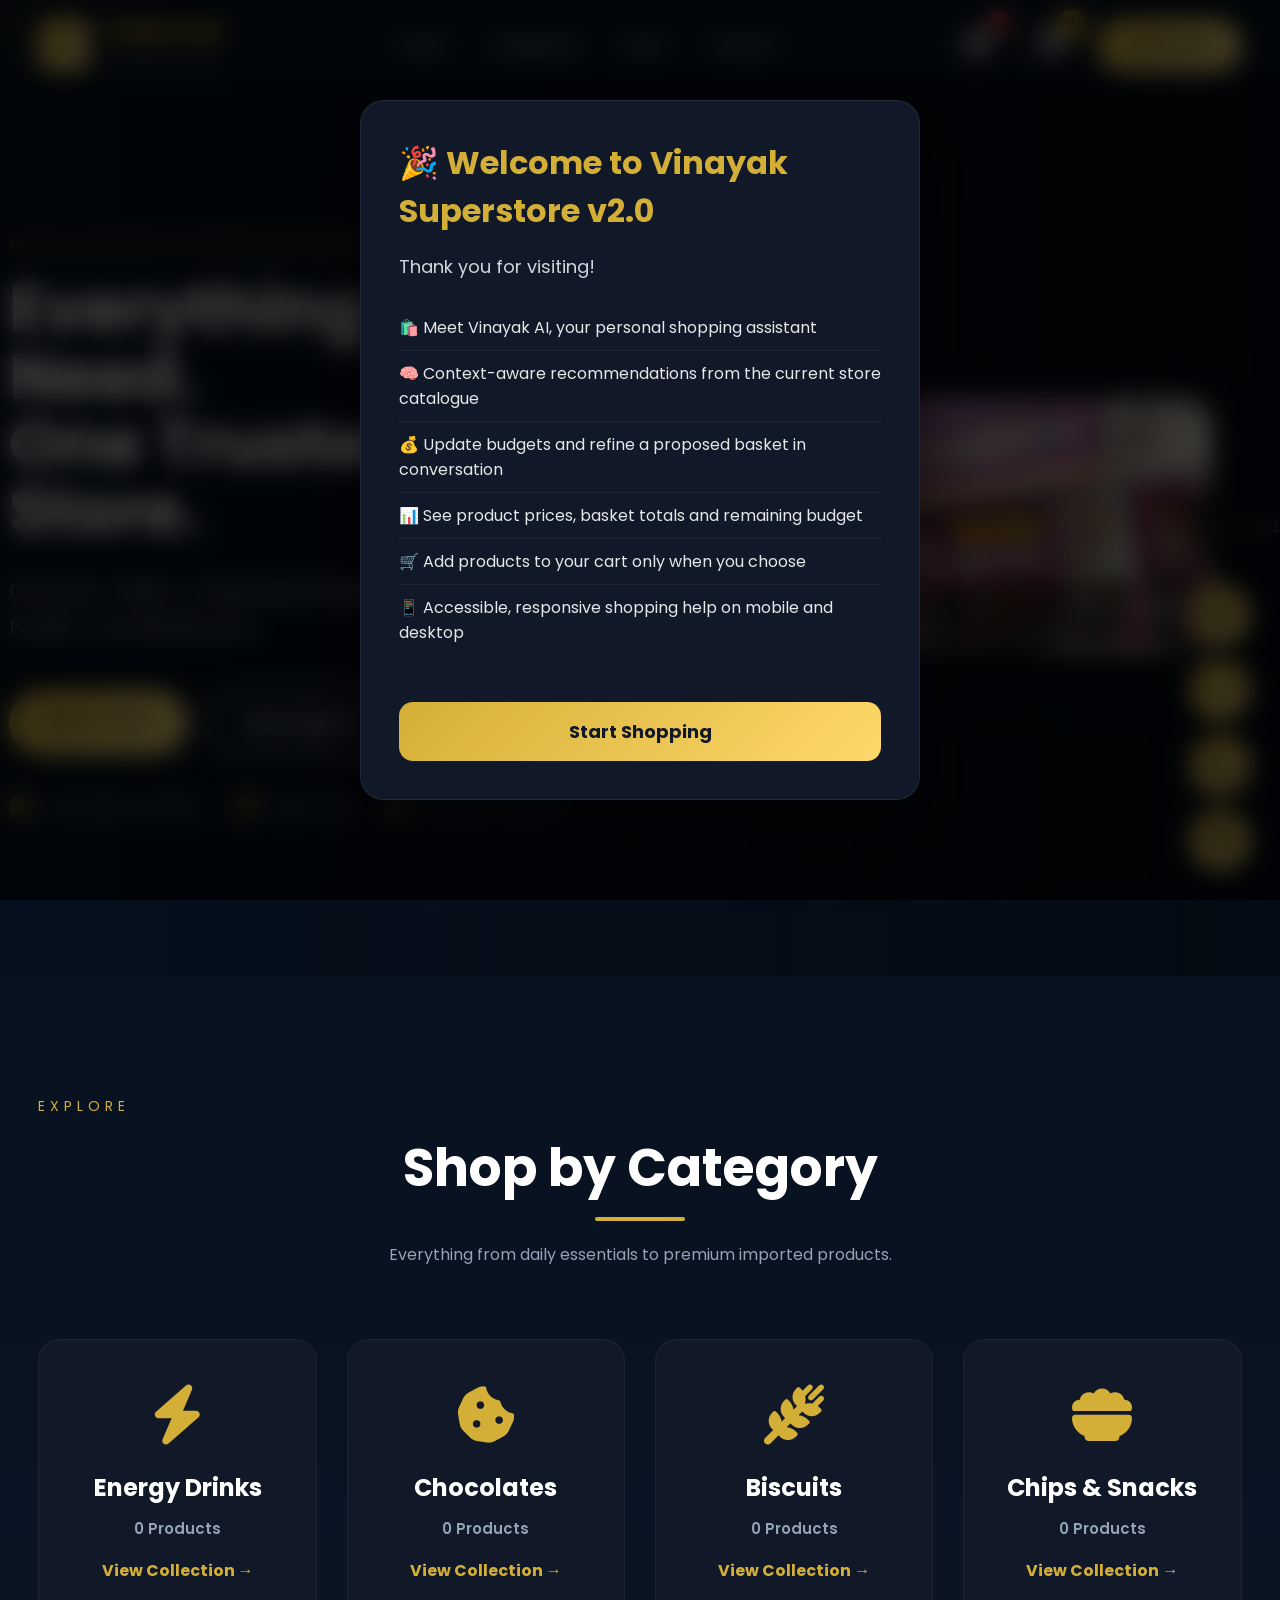
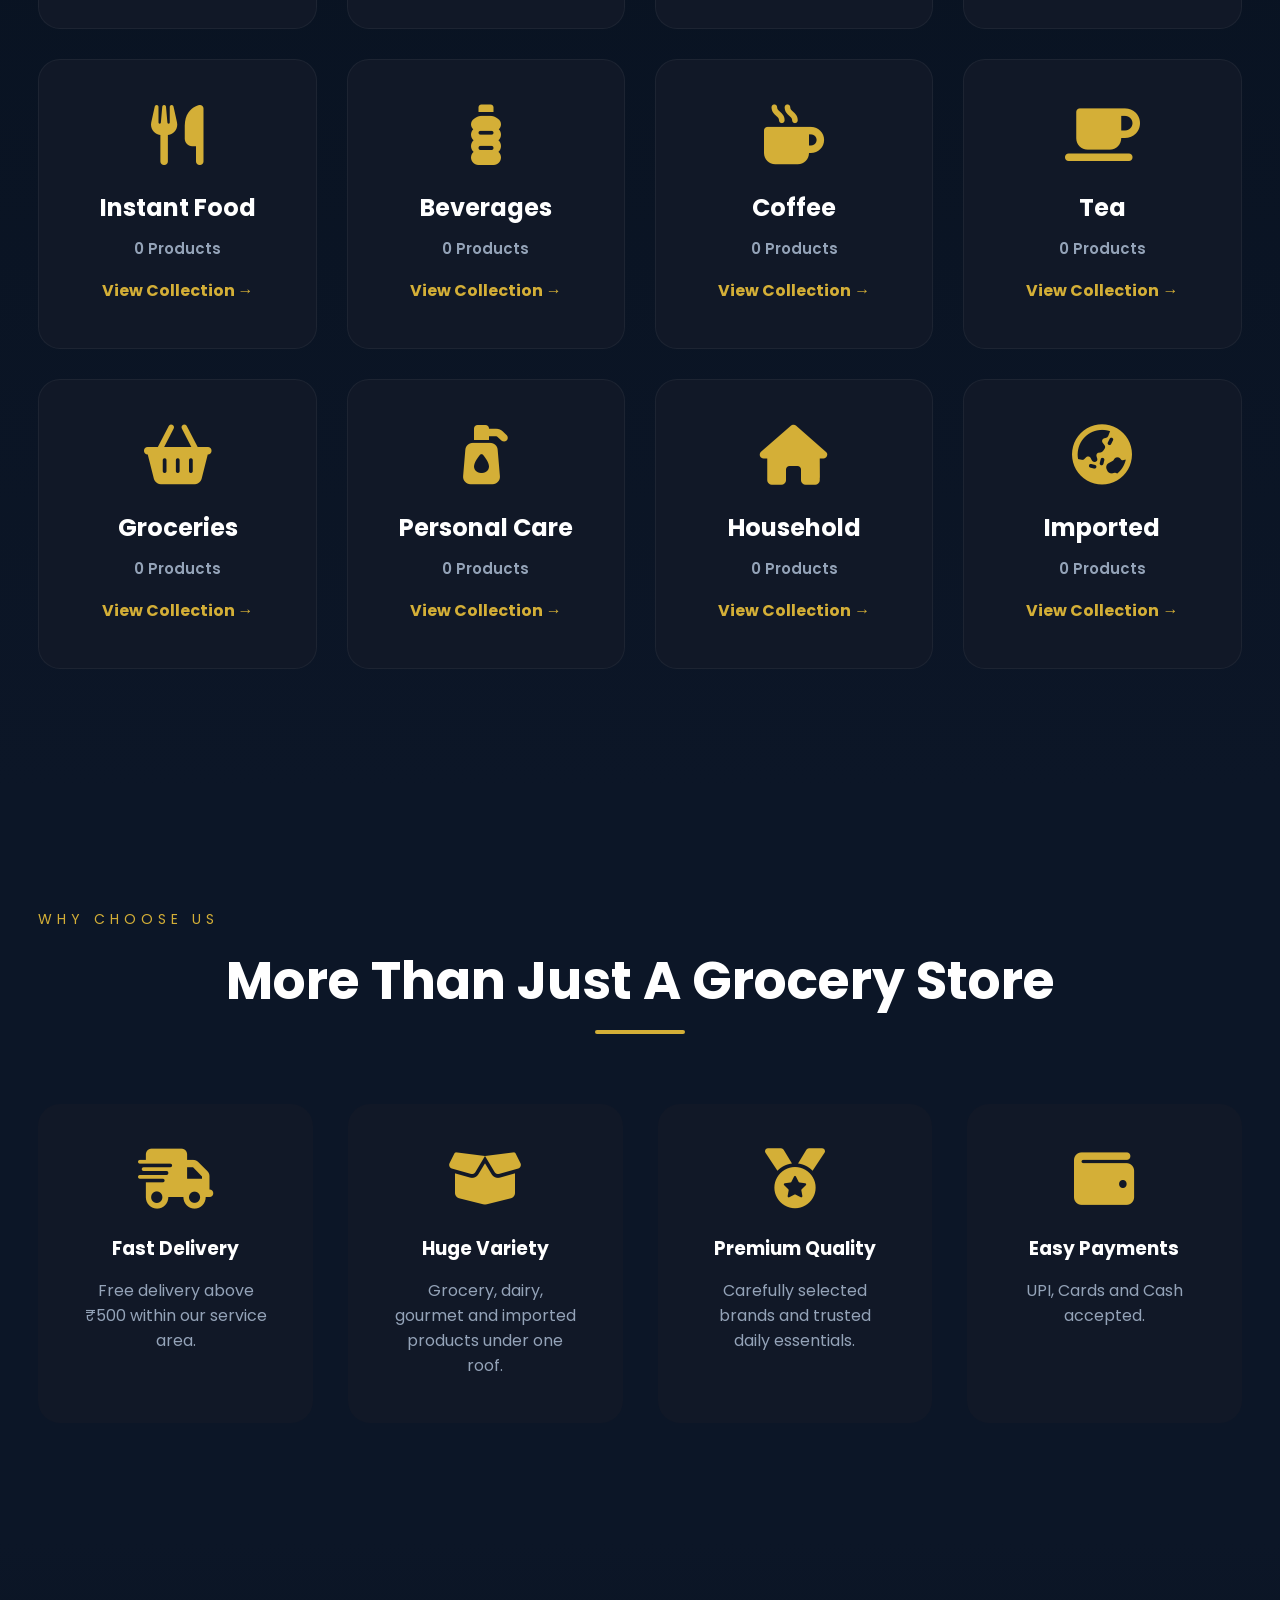
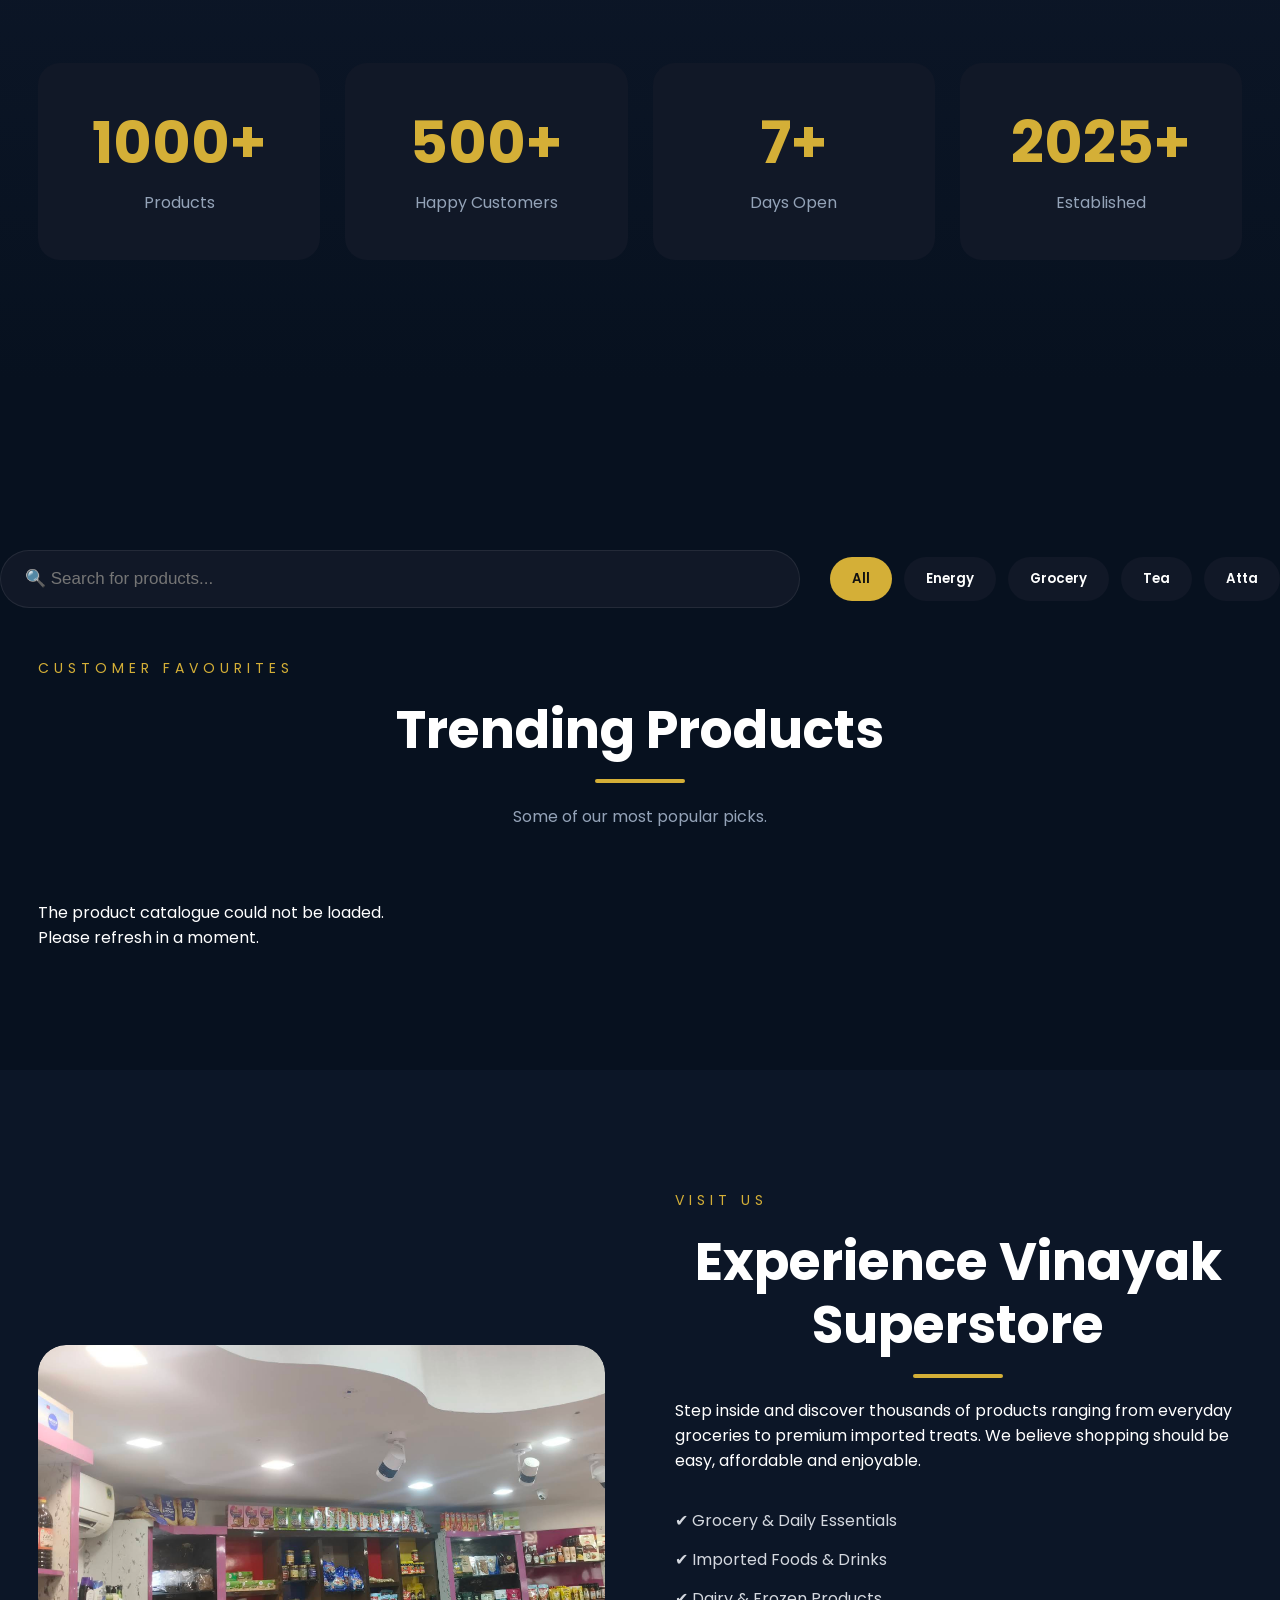
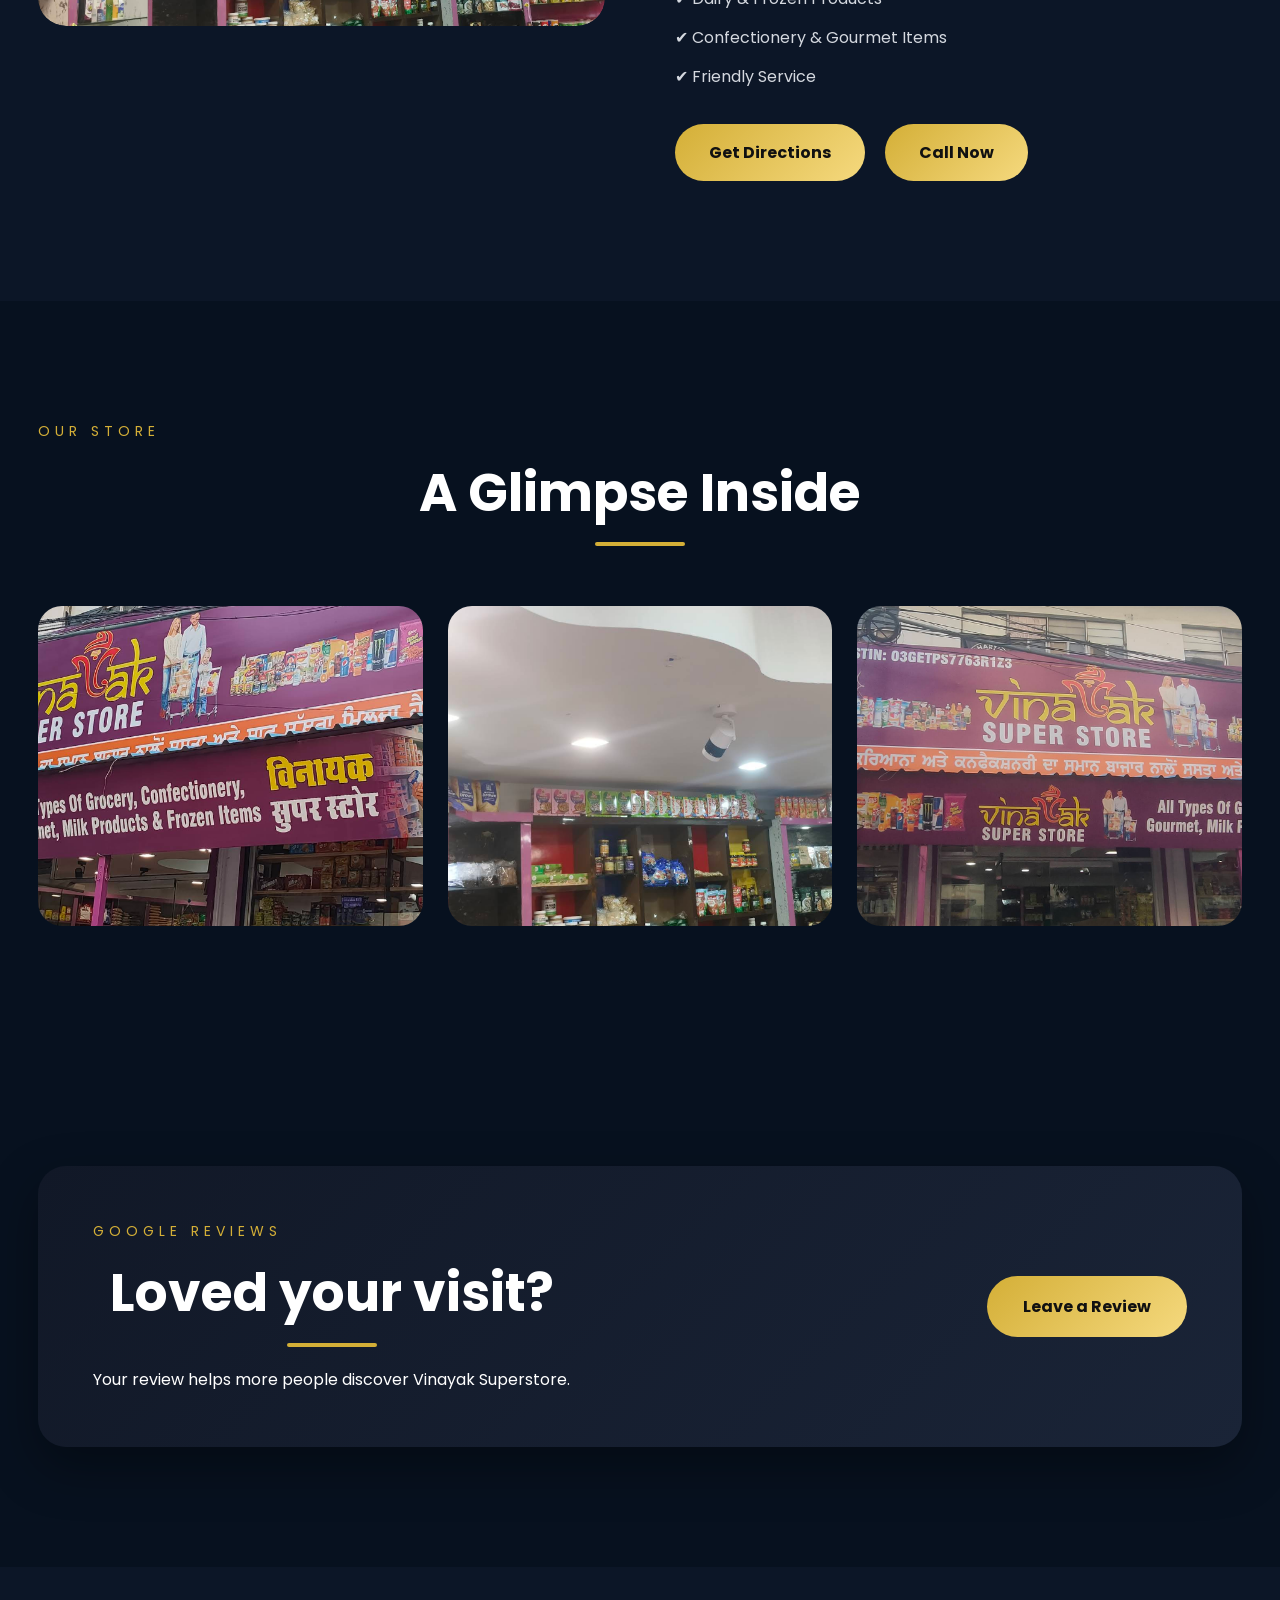
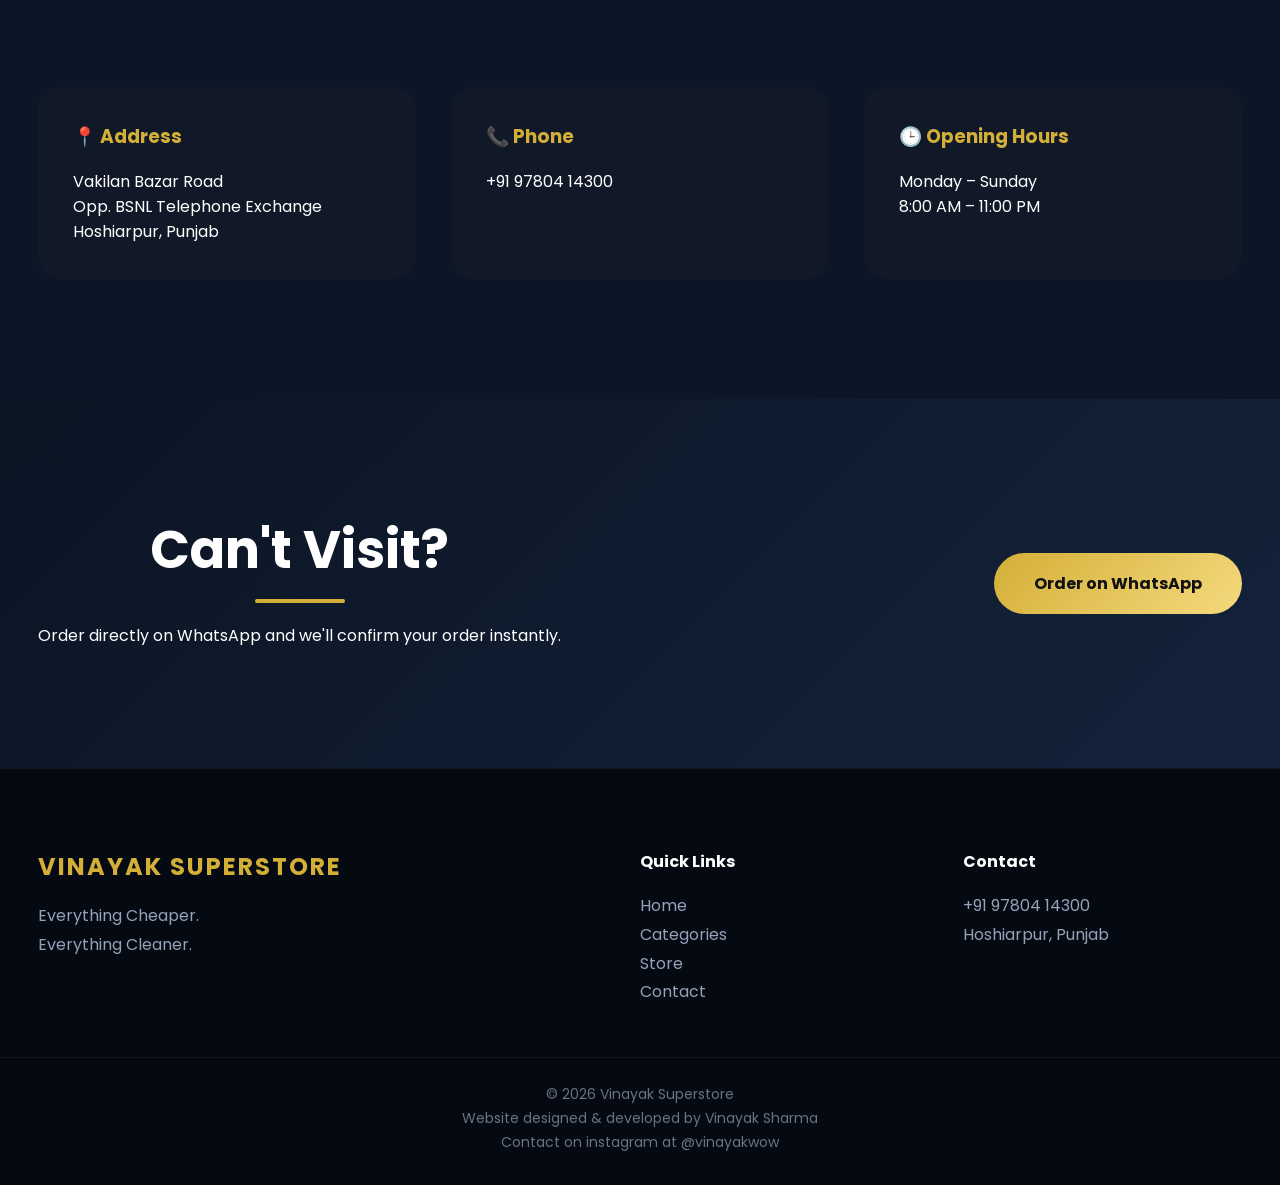
==== commit 4c91ee0c: "Add files via upload" ====
--- a/index.html
+++ b/index.html
@@ -46,6 +46,7 @@
 <link rel="stylesheet" href="styles/animations.css">
 <link rel="stylesheet" href="styles/responsive.css">
 <link rel="stylesheet" href="styles/popup.css">
+<link rel="stylesheet" href="styles/vinayak-ai.css">
 <link rel="stylesheet" href="styles/cart-drawer.css">
 <link rel="stylesheet" href="styles/toast.css">
 <link rel="stylesheet" href="styles/fly.css">
@@ -164,7 +165,7 @@
 
     <div class="update-box">
 
-        <h2>🎉 Welcome to Vinayak Superstore v1.0</h2>
+        <h2>🎉 Welcome to Vinayak Superstore v2.0</h2>
 
         <p>
             Thank you for visiting!
@@ -172,19 +173,17 @@
 
         <ul>
             
-            <li>🛒 Brand new shopping experience</li>
-
-            <li>❤️ Wishlist added</li>
-
-            <li>🔍 Smart Search</li>
-
-            <li>📦 200+ Products</li>
-
-            <li>⚡ Faster product browsing</li>
-
-            <li>📱 Fully Responsive Design</li>
-
-            <li>Ongoing Issues: Images not loading and Incorrect pricing. </li>
+            <li>🛍️ Meet Vinayak AI, your personal shopping assistant</li>
+
+            <li>🧠 Context-aware recommendations from the current store catalogue</li>
+
+            <li>💰 Update budgets and refine a proposed basket in conversation</li>
+
+            <li>📊 See product prices, basket totals and remaining budget</li>
+
+            <li>🛒 Add products to your cart only when you choose</li>
+
+            <li>📱 Accessible, responsive shopping help on mobile and desktop</li>
 
         </ul>
 
@@ -885,25 +884,49 @@
 
 <div class="floating-buttons">
 
-    <a href="https://wa.me/919779562555" target="_blank">
+    <button class="vinayak-ai-launch" id="vinayakAiLaunch" type="button" aria-label="Open Vinayak AI shopping assistant" aria-controls="vinayakAi" aria-expanded="false">
+        <i class="fa-solid fa-wand-magic-sparkles" aria-hidden="true"></i>
+    </button>
+
+    <a href="https://wa.me/919779562555" target="_blank" rel="noopener noreferrer" aria-label="Contact Vinayak Superstore on WhatsApp">
 
         <i class="fa-brands fa-whatsapp"></i>
 
     </a>
 
-    <a href="tel:+919779562555">
+    <a href="tel:+919779562555" aria-label="Call Vinayak Superstore">
 
         <i class="fa-solid fa-phone"></i>
 
     </a>
 
-    <a href="https://maps.google.com" target="_blank">
+    <a href="https://maps.google.com" target="_blank" rel="noopener noreferrer" aria-label="Find Vinayak Superstore on the map">
 
         <i class="fa-solid fa-location-dot"></i>
 
     </a>
 
 </div>
+
+<section class="vinayak-ai" id="vinayakAi" role="dialog" aria-labelledby="vinayakAiTitle" aria-hidden="true" aria-modal="false">
+    <header class="vinayak-ai__header">
+        <div class="vinayak-ai__brand">
+            <span class="vinayak-ai__mark"><i class="fa-solid fa-wand-magic-sparkles" aria-hidden="true"></i></span>
+            <span><strong id="vinayakAiTitle">Vinayak AI</strong><small>Shopping help from our current catalogue</small></span>
+        </div>
+        <div class="vinayak-ai__header-actions">
+            <button class="vinayak-ai__new" id="vinayakAiNew" type="button" aria-label="Start a new conversation">New</button>
+            <button id="vinayakAiClose" type="button" aria-label="Close Vinayak AI"><i class="fa-solid fa-xmark" aria-hidden="true"></i></button>
+        </div>
+    </header>
+    <div class="vinayak-ai__messages" id="vinayakAiMessages" aria-live="polite" aria-relevant="additions text" aria-label="Conversation"></div>
+    <div class="vinayak-ai__suggestions" id="vinayakAiSuggestions" aria-label="Suggested follow-up questions"></div>
+    <form class="vinayak-ai__composer" id="vinayakAiForm">
+        <label class="vinayak-ai__sr-only" for="vinayakAiInput">Ask Vinayak AI about products</label>
+        <input id="vinayakAiInput" type="text" maxlength="400" autocomplete="off" enterkeyhint="send" placeholder="What are you shopping for?">
+        <button type="submit" aria-label="Send message"><i class="fa-solid fa-arrow-up" aria-hidden="true"></i></button>
+    </form>
+</section>
 
 <!-- PRODUCT POPUP -->
 
@@ -1279,6 +1302,8 @@
 <script src="scripts/products.js"></script>
 <script src="scripts/cart.js"></script>
 <script src="scripts/wishlist.js"></script>
+<script src="scripts/vinayak-ai-engine.js"></script>
+<script src="scripts/vinayak-ai.js"></script>
 <script src="scripts/script.js"></script>
 
 </body>
--- a/styles/vinayak-ai.css
+++ b/styles/vinayak-ai.css
@@ -0,0 +1,122 @@
+/* Vinayak AI: accessible, viewport-safe shopping assistant. */
+.floating-buttons{
+    position:fixed;
+    right:30px;
+    bottom:30px;
+    z-index:500;
+    display:flex;
+    flex-direction:column;
+    align-items:center;
+    gap:15px;
+}
+.floating-buttons a{
+    width:60px;
+    height:60px;
+    border-radius:50%;
+    display:grid;
+    place-items:center;
+    color:#111;
+    background:linear-gradient(135deg,var(--gold),var(--gold-light));
+    font-size:24px;
+    box-shadow:0 12px 25px rgba(0,0,0,.35);
+    transition:transform .2s ease;
+}
+.floating-buttons a:hover{transform:translateY(-2px) scale(1.04)}
+.vinayak-ai-launch{
+    width:60px;
+    height:60px;
+    border:0;
+    border-radius:50%;
+    display:grid;
+    place-items:center;
+    color:#111;
+    background:linear-gradient(135deg,var(--gold),var(--gold-light));
+    font-size:23px;
+    cursor:pointer;
+    box-shadow:0 12px 25px rgba(0,0,0,.35);
+    transition:transform .2s ease;
+}
+.vinayak-ai-launch:hover{transform:translateY(-2px) scale(1.04)}
+.vinayak-ai-launch:focus-visible{outline:3px solid var(--gold-light);outline-offset:4px}
+
+.vinayak-ai{
+    position:fixed;
+    right:30px;
+    bottom:30px;
+    z-index:100001;
+    width:min(440px,calc(100vw - 32px));
+    height:min(700px,calc(100dvh - 32px));
+    display:grid;
+    grid-template-rows:auto minmax(0,1fr) auto auto;
+    overflow:hidden;
+    border:1px solid rgba(212,175,55,.34);
+    border-radius:22px;
+    color:#e5e7eb;
+    background:#0f172a;
+    box-shadow:0 26px 80px rgba(0,0,0,.55);
+    opacity:0;
+    visibility:hidden;
+    transform:translateY(18px);
+    transition:opacity .2s ease,transform .2s ease,visibility .2s;
+}
+.vinayak-ai.is-open{opacity:1;visibility:visible;transform:translateY(0)}
+.vinayak-ai__header,.vinayak-ai__composer{display:flex;align-items:center;gap:10px;padding:14px 16px;background:#09111f}
+.vinayak-ai__header{justify-content:space-between;border-bottom:1px solid rgba(255,255,255,.08)}
+.vinayak-ai__brand{display:flex;align-items:center;gap:10px;min-width:0}
+.vinayak-ai__mark{width:38px;height:38px;flex:0 0 auto;display:grid;place-items:center;border-radius:12px;color:#111;background:linear-gradient(135deg,var(--gold),var(--gold-light))}
+.vinayak-ai__brand strong,.vinayak-ai__brand small{display:block}
+.vinayak-ai__brand strong{color:var(--gold);font-size:16px;line-height:1.2}
+.vinayak-ai__brand small{margin-top:3px;color:#9ca3af;font-size:11px}
+.vinayak-ai__header-actions{display:flex;align-items:center;gap:7px}
+.vinayak-ai__header-actions button,.vinayak-ai__composer button{min-width:40px;height:40px;border:0;border-radius:11px;color:#fff;background:#1f2937;cursor:pointer}
+.vinayak-ai__header-actions .vinayak-ai__new{width:auto;padding:0 11px;color:#f3d778;font-size:12px;font-weight:600}
+.vinayak-ai__messages{min-height:0;overflow-y:auto;overscroll-behavior:contain;padding:16px;display:flex;flex-direction:column;gap:12px;-webkit-overflow-scrolling:touch}
+.vinayak-ai__message{max-width:96%;align-self:flex-start;min-width:0;padding:11px 12px;border-radius:15px;border-bottom-left-radius:4px;color:#e5e7eb;background:#1e293b;line-height:1.45;font-size:13px;overflow-wrap:anywhere}
+.vinayak-ai__message--user{max-width:88%;align-self:flex-end;border-bottom-left-radius:15px;border-bottom-right-radius:4px;color:#171717;background:linear-gradient(135deg,#f2d67c,#d4af37)}
+.vinayak-ai__message-copy{margin:0;white-space:pre-line}
+.vinayak-ai__message--error{border:1px solid rgba(248,113,113,.5)}
+.vinayak-ai__retry{margin-top:10px;border:1px solid rgba(248,113,113,.5);border-radius:9px;padding:7px 10px;color:#fecaca;background:#3b1720;cursor:pointer}
+.vinayak-ai__product-list{display:grid;grid-template-columns:1fr;gap:9px;margin-top:10px}
+.vinayak-ai__product{min-width:0;display:grid;grid-template-columns:64px minmax(0,1fr);gap:10px;padding:9px;border:1px solid rgba(255,255,255,.09);border-radius:12px;background:#111c2d}
+.vinayak-ai__product img{width:64px;height:64px;object-fit:contain;border-radius:8px;background:#fff}
+.vinayak-ai__product-body{min-width:0}
+.vinayak-ai__product h3{margin:1px 0 3px;color:#fff;font-size:13px;line-height:1.3;overflow-wrap:anywhere}
+.vinayak-ai__product-price{display:block;color:#f2d67c;font-size:13px;font-weight:700}
+.vinayak-ai__product-reason{display:block;margin-top:3px;color:#aeb9c8;font-size:10px;line-height:1.35}
+.vinayak-ai__product-controls{display:flex;flex-wrap:wrap;align-items:center;gap:6px;margin-top:8px}
+.vinayak-ai__product-controls button{min-height:32px;border:1px solid rgba(212,175,55,.45);border-radius:8px;padding:5px 8px;color:#f2d67c;background:#0c1625;font:inherit;font-size:11px;cursor:pointer}
+.vinayak-ai__product-controls button:hover{background:#263449}
+.vinayak-ai__product-controls .vinayak-ai__add{border-color:var(--gold);color:#111;background:var(--gold);font-weight:700}
+.vinayak-ai__product-controls .vinayak-ai__qty{min-width:28px;text-align:center;color:#fff;font-size:12px}
+.vinayak-ai__basket-summary{display:grid;grid-template-columns:1fr auto;gap:2px 8px;margin-top:10px;padding:10px;border-radius:10px;color:#f8fafc;background:#0b1321;font-size:12px}
+.vinayak-ai__basket-summary strong{color:#f2d67c}
+.vinayak-ai__budget-track{grid-column:1/-1;height:5px;margin-top:5px;overflow:hidden;border-radius:5px;background:#263449}
+.vinayak-ai__budget-track span{display:block;height:100%;background:var(--gold)}
+.vinayak-ai__suggestions{display:flex;gap:7px;overflow-x:auto;padding:0 14px 11px;scrollbar-width:thin;overscroll-behavior-x:contain}
+.vinayak-ai__suggestions:empty{display:none}
+.vinayak-ai__suggestions button{flex:0 0 auto;min-height:34px;border:1px solid rgba(255,255,255,.15);border-radius:999px;padding:6px 10px;color:#d1d5db;background:#172033;font:inherit;font-size:11px;cursor:pointer;white-space:nowrap}
+.vinayak-ai__suggestions button:hover{color:#111;border-color:var(--gold);background:var(--gold)}
+.vinayak-ai__composer{border-top:1px solid rgba(255,255,255,.08);padding-bottom:calc(12px + env(safe-area-inset-bottom))}
+.vinayak-ai__composer input{min-width:0;min-height:44px;flex:1;border:1px solid rgba(255,255,255,.16);border-radius:12px;padding:10px 12px;color:#fff;background:#172033;font:inherit;font-size:14px}
+.vinayak-ai__composer input::placeholder{color:#9ca3af}
+.vinayak-ai__composer button{width:46px;height:44px;flex:0 0 auto;color:#111;background:var(--gold);font-size:16px}
+.vinayak-ai__composer button:disabled{cursor:wait;opacity:.65}
+.vinayak-ai__typing{display:inline-flex;gap:4px;align-items:center;min-height:18px}
+.vinayak-ai__typing i{width:6px;height:6px;border-radius:50%;background:var(--gold);animation:vinayak-ai-bounce .8s infinite alternate}
+.vinayak-ai__typing i:nth-child(2){animation-delay:.15s}.vinayak-ai__typing i:nth-child(3){animation-delay:.3s}
+.vinayak-ai__sr-only{position:absolute;width:1px;height:1px;padding:0;margin:-1px;overflow:hidden;clip:rect(0,0,0,0);white-space:nowrap;border:0}
+@keyframes vinayak-ai-bounce{to{transform:translateY(-4px);opacity:.45}}
+
+@media(max-width:600px){
+    .floating-buttons{right:12px;bottom:12px;gap:10px}
+    .floating-buttons a{width:48px;height:48px;font-size:20px}
+    .vinayak-ai-launch{width:52px;height:52px;font-size:21px}
+    .vinayak-ai{right:0;bottom:0;width:100vw;height:100dvh;max-height:100dvh;border-radius:16px 16px 0 0;padding-bottom:env(safe-area-inset-bottom)}
+    .vinayak-ai__header,.vinayak-ai__composer{padding-right:12px;padding-left:12px}
+    .vinayak-ai__messages{padding:12px}
+    .vinayak-ai__message{max-width:100%}
+    .vinayak-ai__product{grid-template-columns:56px minmax(0,1fr);gap:8px;padding:8px}
+    .vinayak-ai__product img{width:56px;height:56px}
+    .vinayak-ai__product-controls button{min-height:36px}
+}
+@media(prefers-reduced-motion:reduce){.vinayak-ai,.vinayak-ai-launch{transition:none}.vinayak-ai__typing i{animation:none}}
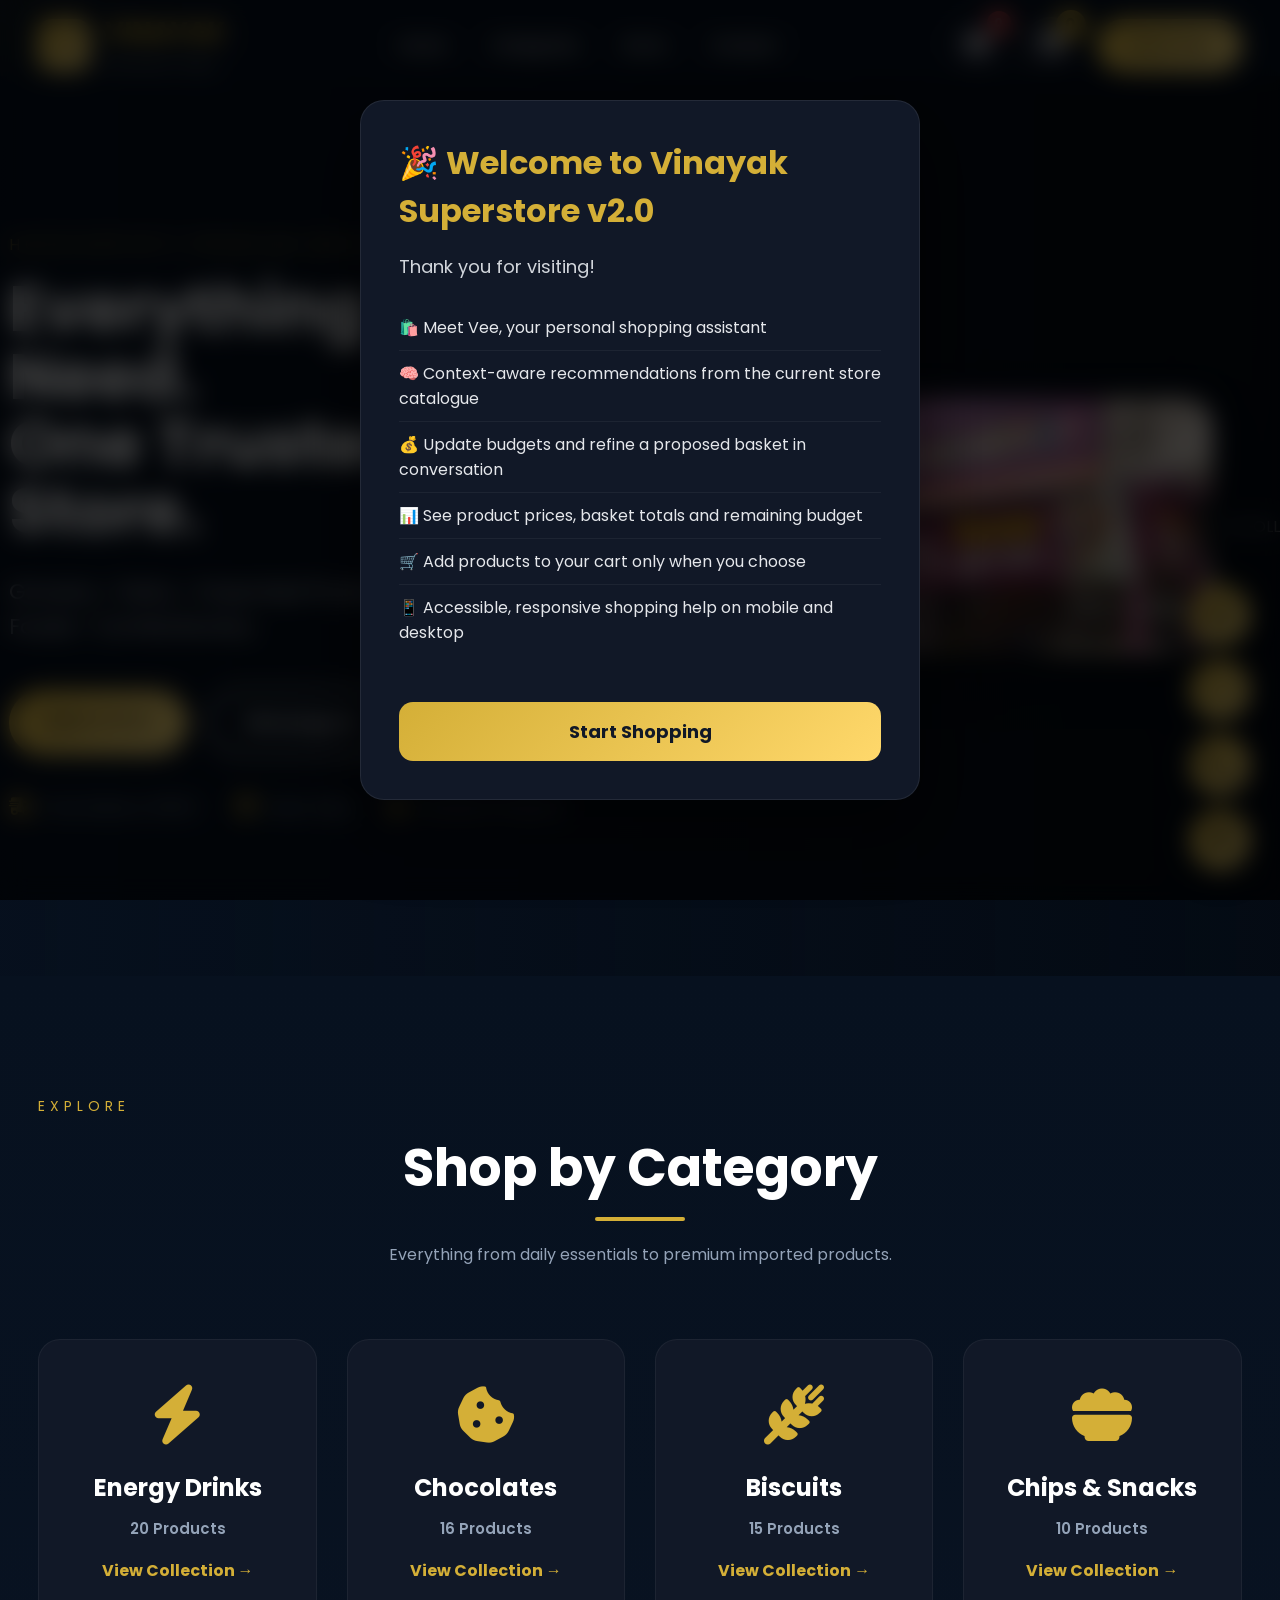
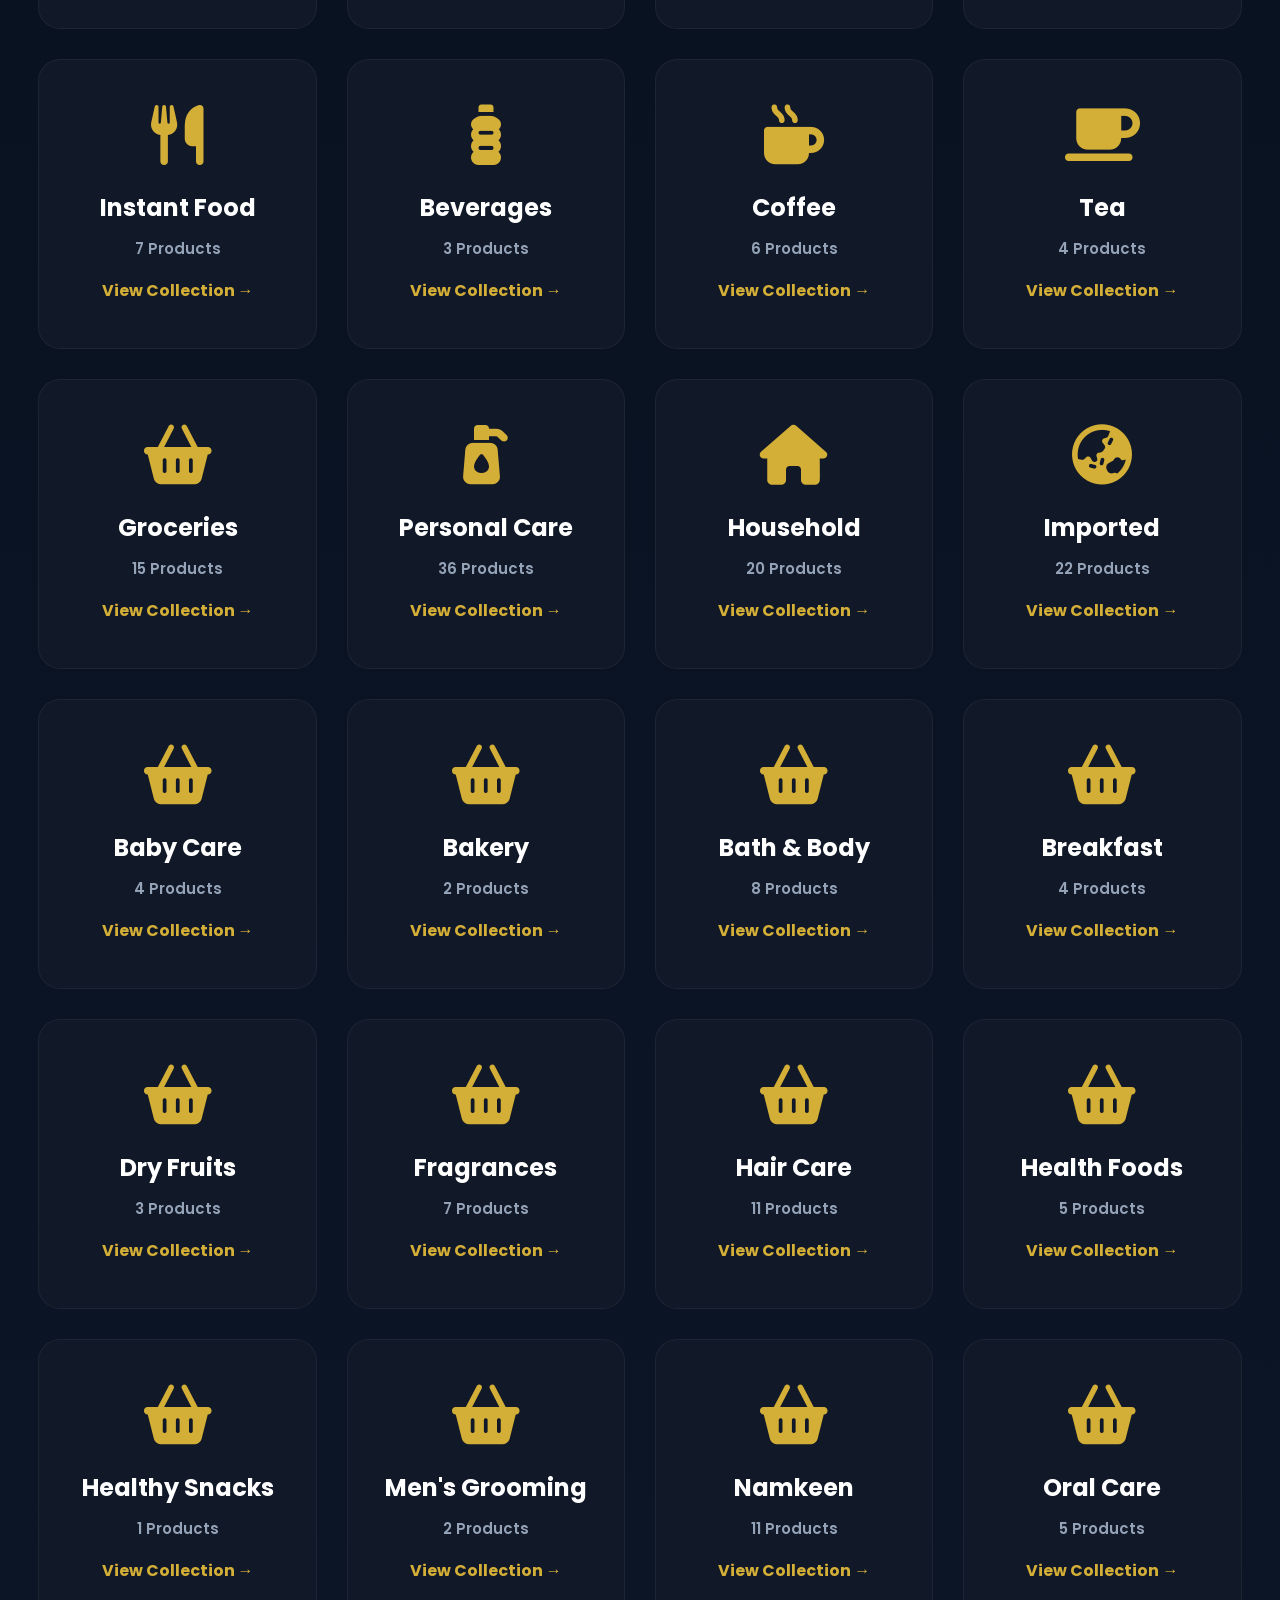
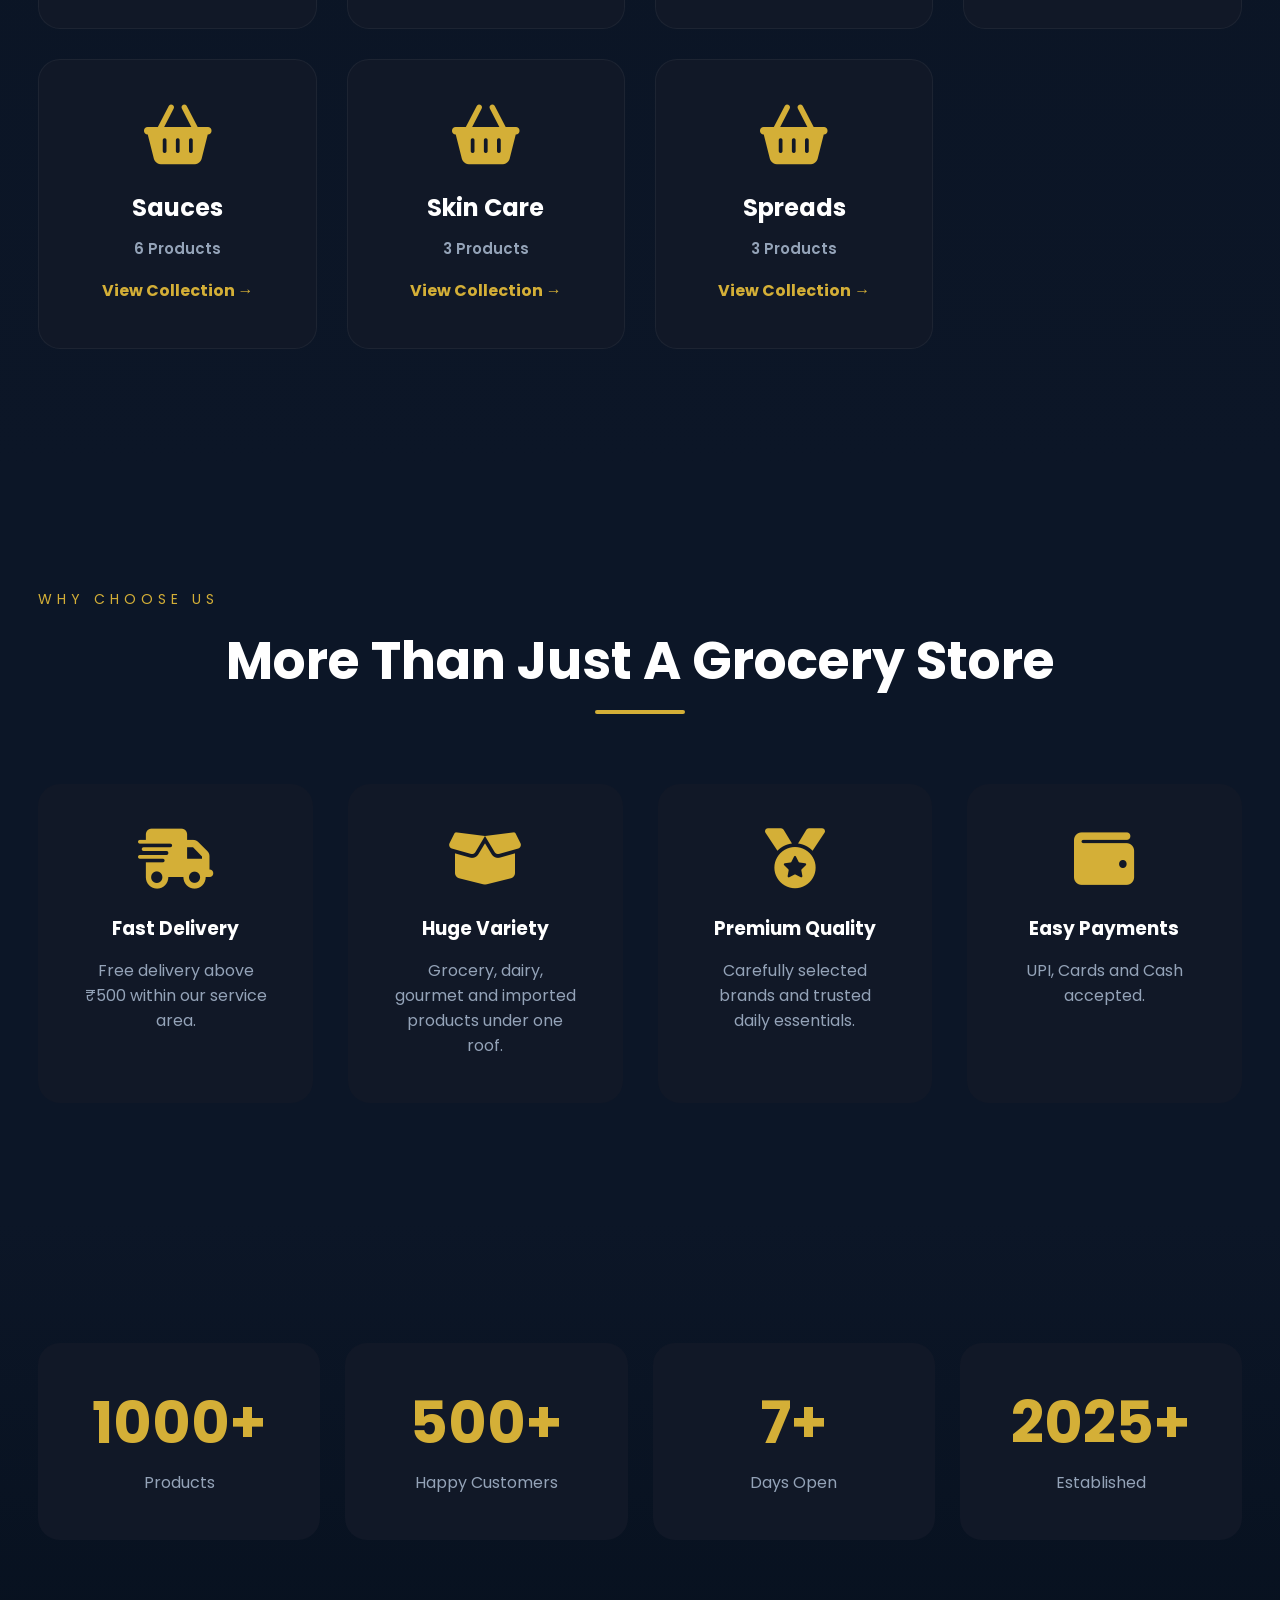
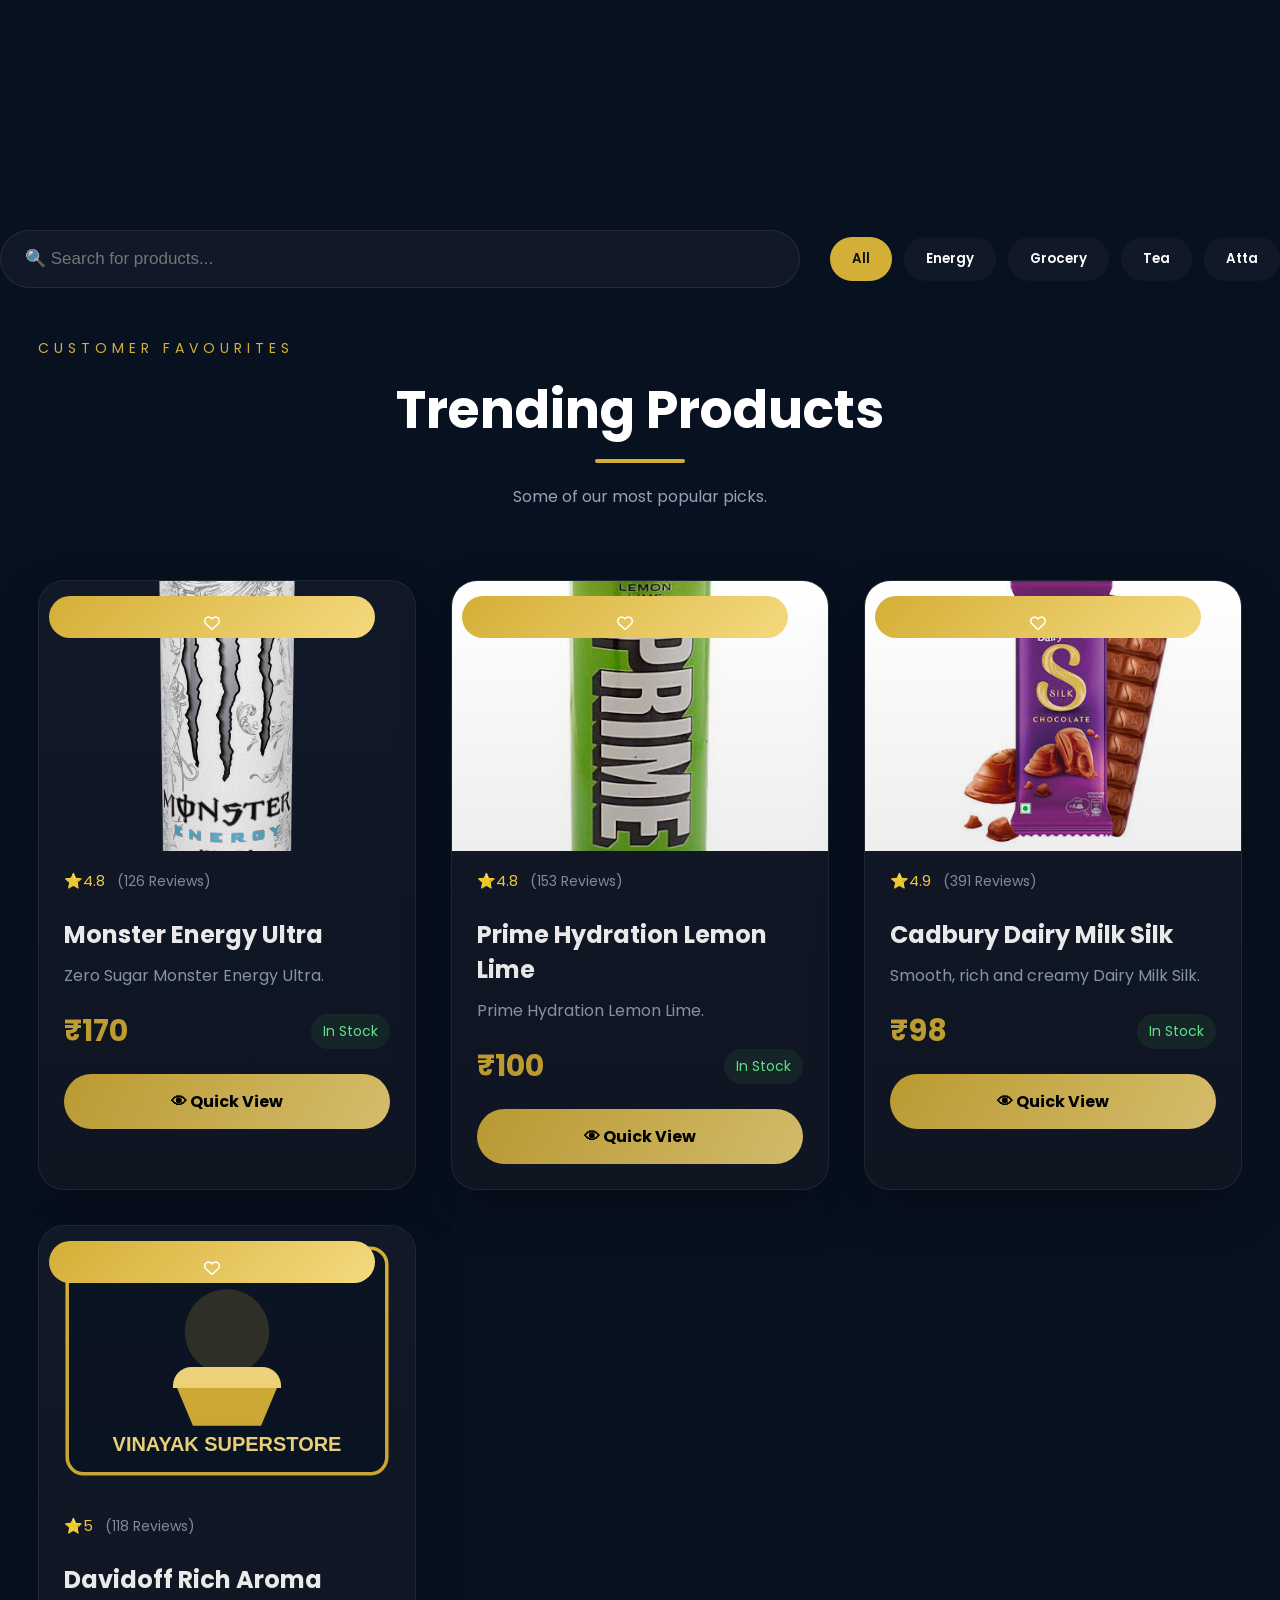
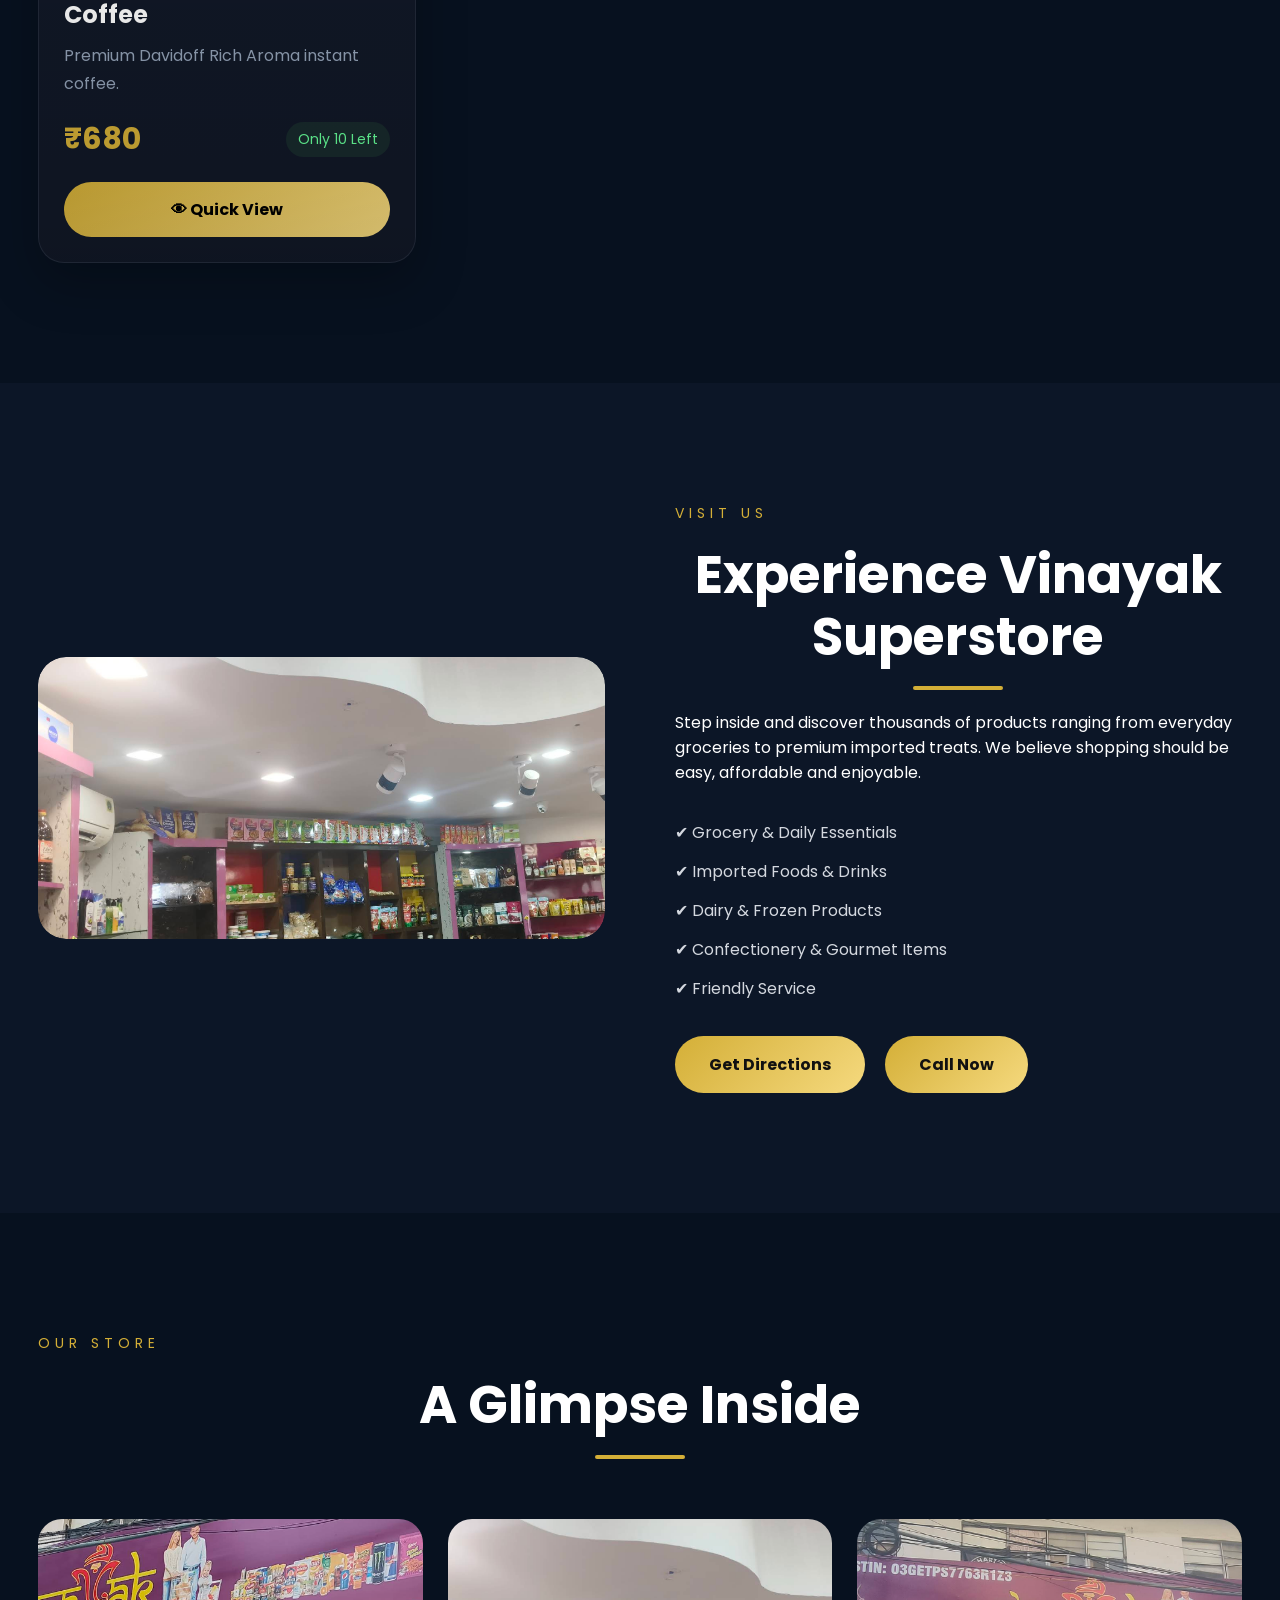
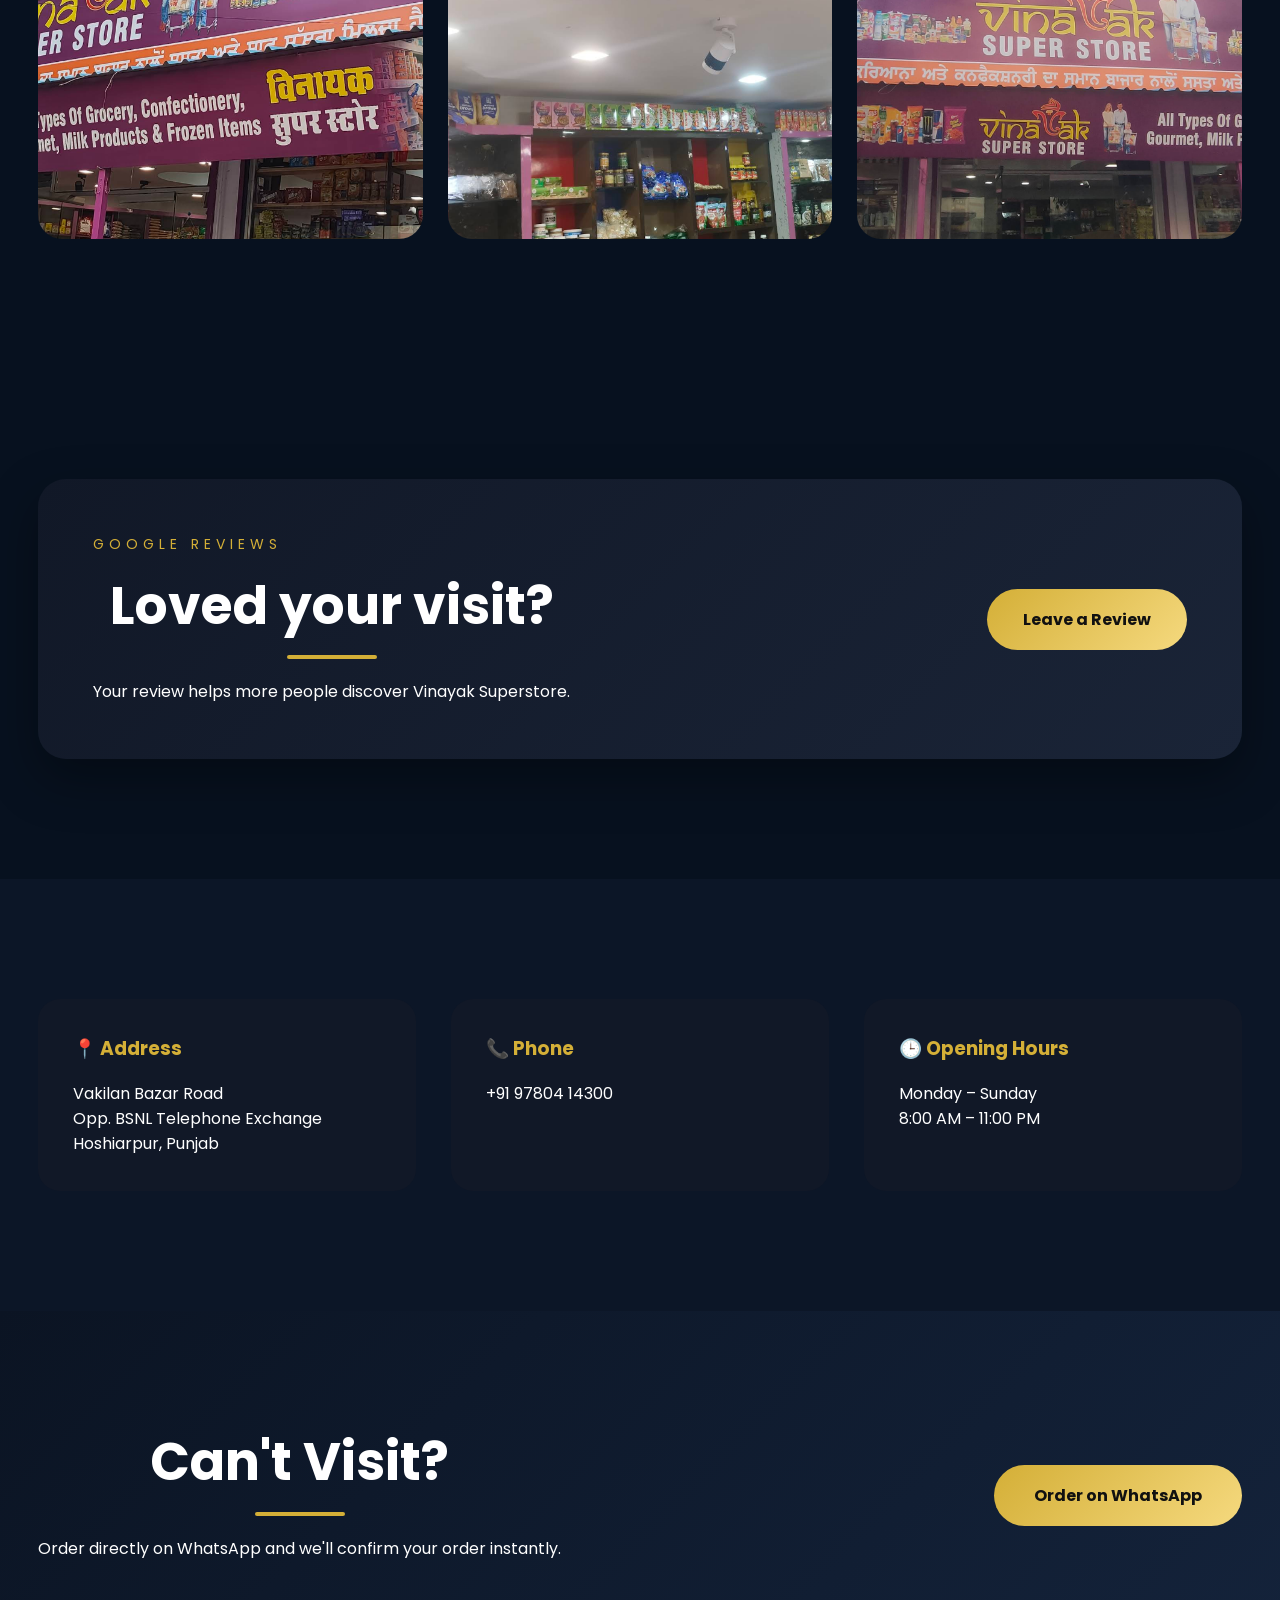
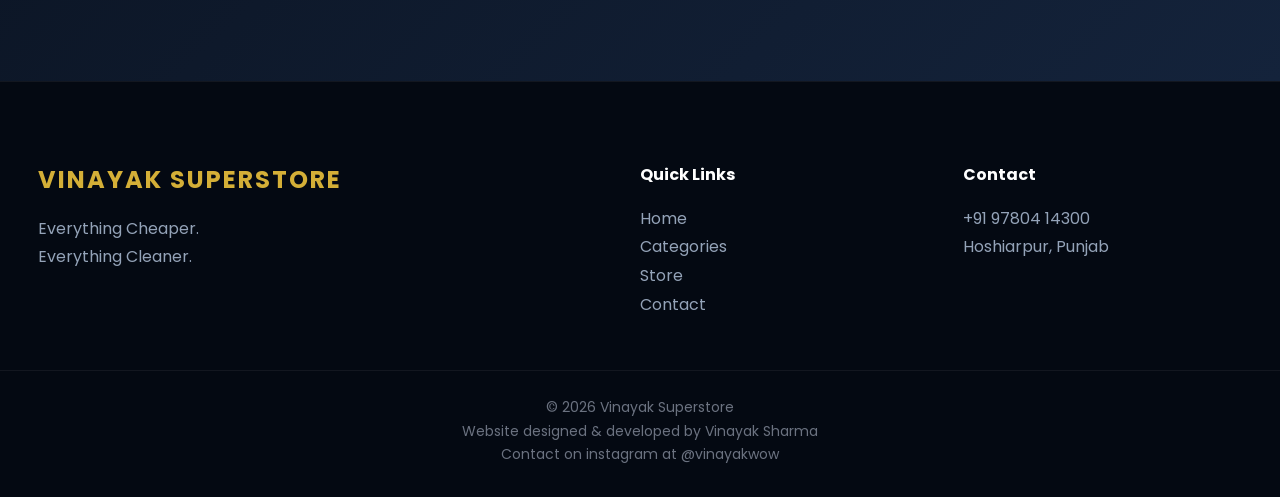
==== commit 789a281e: "Vee Rebrand" ====
--- a/index.html
+++ b/index.html
@@ -14,7 +14,7 @@
 
     <meta name="theme-color" content="#07111F">
 
-    <link rel="icon" href="assets/favicon.png" type="image/png">
+    <link rel="icon" href="assets/favicon.png" type="image/png">
 
     <!-- Google Fonts -->
 
@@ -30,11 +30,11 @@
     <link rel="stylesheet"
         href="https://cdnjs.cloudflare.com/ajax/libs/font-awesome/6.7.2/css/all.min.css">
 
-<link rel="manifest" href="manifest.json">
-<meta property="og:type" content="website">
-<meta property="og:title" content="Vinayak Superstore | Premium Grocery Destination">
-<meta property="og:description" content="Grocery, dairy, imported products, gourmet foods and daily essentials in Hoshiarpur.">
-<meta name="twitter:card" content="summary_large_image">
+<link rel="manifest" href="manifest.json">
+<meta property="og:type" content="website">
+<meta property="og:title" content="Vinayak Superstore | Premium Grocery Destination">
+<meta property="og:description" content="Grocery, dairy, imported products, gourmet foods and daily essentials in Hoshiarpur.">
+<meta name="twitter:card" content="summary_large_image">
 <link rel="stylesheet" href="styles/reset.css">
 <link rel="stylesheet" href="styles/navbar.css">
 <link rel="stylesheet" href="styles/hero.css">
@@ -50,15 +50,15 @@
 <link rel="stylesheet" href="styles/cart-drawer.css">
 <link rel="stylesheet" href="styles/toast.css">
 <link rel="stylesheet" href="styles/fly.css">
-<link rel="stylesheet" href="styles/wishlist.css">
-<link rel="stylesheet" href="styles/accessibility.css">
-<link rel="stylesheet" href="styles/progress.css">
+<link rel="stylesheet" href="styles/wishlist.css">
+<link rel="stylesheet" href="styles/accessibility.css">
+<link rel="stylesheet" href="styles/progress.css">
 
 </head>
 
-<body>
-
-<a class="skip-link" href="#main-content">Skip to main content</a>
+<body>
+
+<a class="skip-link" href="#main-content">Skip to main content</a>
 
 <!-- ===================== LOADER ===================== -->
 
@@ -173,7 +173,7 @@
 
         <ul>
             
-            <li>🛍️ Meet Vinayak AI, your personal shopping assistant</li>
+            <li>🛍️ Meet Vee, your personal shopping assistant</li>
 
             <li>🧠 Context-aware recommendations from the current store catalogue</li>
 
@@ -197,7 +197,7 @@
 </div>
 <!-- ===================== MAIN ===================== -->
 
-<main id="main-content">
+<main id="main-content">
 
 <!-- ===================== HERO ===================== -->
 
@@ -573,7 +573,7 @@
             Energy
         </button>
 
-        <button onclick="filterProducts('Grocery', this)">
+        <button onclick="filterProducts('Grocery', this)">
             Grocery
         </button>
 
@@ -884,7 +884,7 @@
 
 <div class="floating-buttons">
 
-    <button class="vinayak-ai-launch" id="vinayakAiLaunch" type="button" aria-label="Open Vinayak AI shopping assistant" aria-controls="vinayakAi" aria-expanded="false">
+    <button class="vinayak-ai-launch" id="vinayakAiLaunch" type="button" aria-label="Open Vee shopping assistant" title="Chat with Vee" aria-controls="vinayakAi" aria-expanded="false">
         <i class="fa-solid fa-wand-magic-sparkles" aria-hidden="true"></i>
     </button>
 
@@ -912,17 +912,17 @@
     <header class="vinayak-ai__header">
         <div class="vinayak-ai__brand">
             <span class="vinayak-ai__mark"><i class="fa-solid fa-wand-magic-sparkles" aria-hidden="true"></i></span>
-            <span><strong id="vinayakAiTitle">Vinayak AI</strong><small>Shopping help from our current catalogue</small></span>
+            <span><strong id="vinayakAiTitle">Vee</strong><small>Your personal shopping assistant</small></span>
         </div>
         <div class="vinayak-ai__header-actions">
             <button class="vinayak-ai__new" id="vinayakAiNew" type="button" aria-label="Start a new conversation">New</button>
-            <button id="vinayakAiClose" type="button" aria-label="Close Vinayak AI"><i class="fa-solid fa-xmark" aria-hidden="true"></i></button>
+            <button id="vinayakAiClose" type="button" aria-label="Close Vee"><i class="fa-solid fa-xmark" aria-hidden="true"></i></button>
         </div>
     </header>
     <div class="vinayak-ai__messages" id="vinayakAiMessages" aria-live="polite" aria-relevant="additions text" aria-label="Conversation"></div>
     <div class="vinayak-ai__suggestions" id="vinayakAiSuggestions" aria-label="Suggested follow-up questions"></div>
     <form class="vinayak-ai__composer" id="vinayakAiForm">
-        <label class="vinayak-ai__sr-only" for="vinayakAiInput">Ask Vinayak AI about products</label>
+        <label class="vinayak-ai__sr-only" for="vinayakAiInput">Ask Vee about products</label>
         <input id="vinayakAiInput" type="text" maxlength="400" autocomplete="off" enterkeyhint="send" placeholder="What are you shopping for?">
         <button type="submit" aria-label="Send message"><i class="fa-solid fa-arrow-up" aria-hidden="true"></i></button>
     </form>
@@ -930,9 +930,9 @@
 
 <!-- PRODUCT POPUP -->
 
-<div class="popup-overlay" id="popupOverlay" onclick="closePopup()" role="presentation">
-
-    <div class="product-popup" onclick="event.stopPropagation()" role="dialog" aria-modal="true" aria-labelledby="popupTitle">
+<div class="popup-overlay" id="popupOverlay" onclick="closePopup()" role="presentation">
+
+    <div class="product-popup" onclick="event.stopPropagation()" role="dialog" aria-modal="true" aria-labelledby="popupTitle">
 
         <button class="popup-close" onclick="closePopup()">
 
@@ -968,15 +968,15 @@
 
             </div>
 
-            <p id="popupDescription">
-
-                Description
-
-            </p>
-
-            <span id="popupOffer" class="offer-pill popup-offer" hidden></span>
-
-            <div class="popup-price">
+            <p id="popupDescription">
+
+                Description
+
+            </p>
+
+            <span id="popupOffer" class="offer-pill popup-offer" hidden></span>
+
+            <div class="popup-price">
 
                 <span id="popupPrice">
 
@@ -1030,7 +1030,7 @@
 
 </div>
 
-<div id="categoryDrawer" class="category-drawer" role="dialog" aria-modal="true" aria-labelledby="drawerTitle" aria-hidden="true">
+<div id="categoryDrawer" class="category-drawer" role="dialog" aria-modal="true" aria-labelledby="drawerTitle" aria-hidden="true">
 
     <div class="drawer-header">
 
@@ -1156,12 +1156,12 @@
      onclick="closeCart()">
 </div>
 
-<div class="cart-drawer"
-     id="cartDrawer"
-     role="dialog"
-     aria-modal="true"
-     aria-label="Shopping cart"
-     aria-hidden="true">
+<div class="cart-drawer"
+     id="cartDrawer"
+     role="dialog"
+     aria-modal="true"
+     aria-label="Shopping cart"
+     aria-hidden="true">
 
     <div class="cart-header">
 
@@ -1236,12 +1236,12 @@
      onclick="closeWishlist()">
 </div>
 
-<div class="wishlist-drawer"
-     id="wishlistDrawer"
-     role="dialog"
-     aria-modal="true"
-     aria-label="Wishlist"
-     aria-hidden="true">
+<div class="wishlist-drawer"
+     id="wishlistDrawer"
+     role="dialog"
+     aria-modal="true"
+     aria-label="Wishlist"
+     aria-hidden="true">
 
     <div class="wishlist-header">
 
@@ -1299,7 +1299,7 @@
 
 <script src="https://unpkg.com/scrollreveal"></script>
 
-<script src="scripts/products.js"></script>
+<script src="scripts/products.js"></script>
 <script src="scripts/cart.js"></script>
 <script src="scripts/wishlist.js"></script>
 <script src="scripts/vinayak-ai-engine.js"></script>
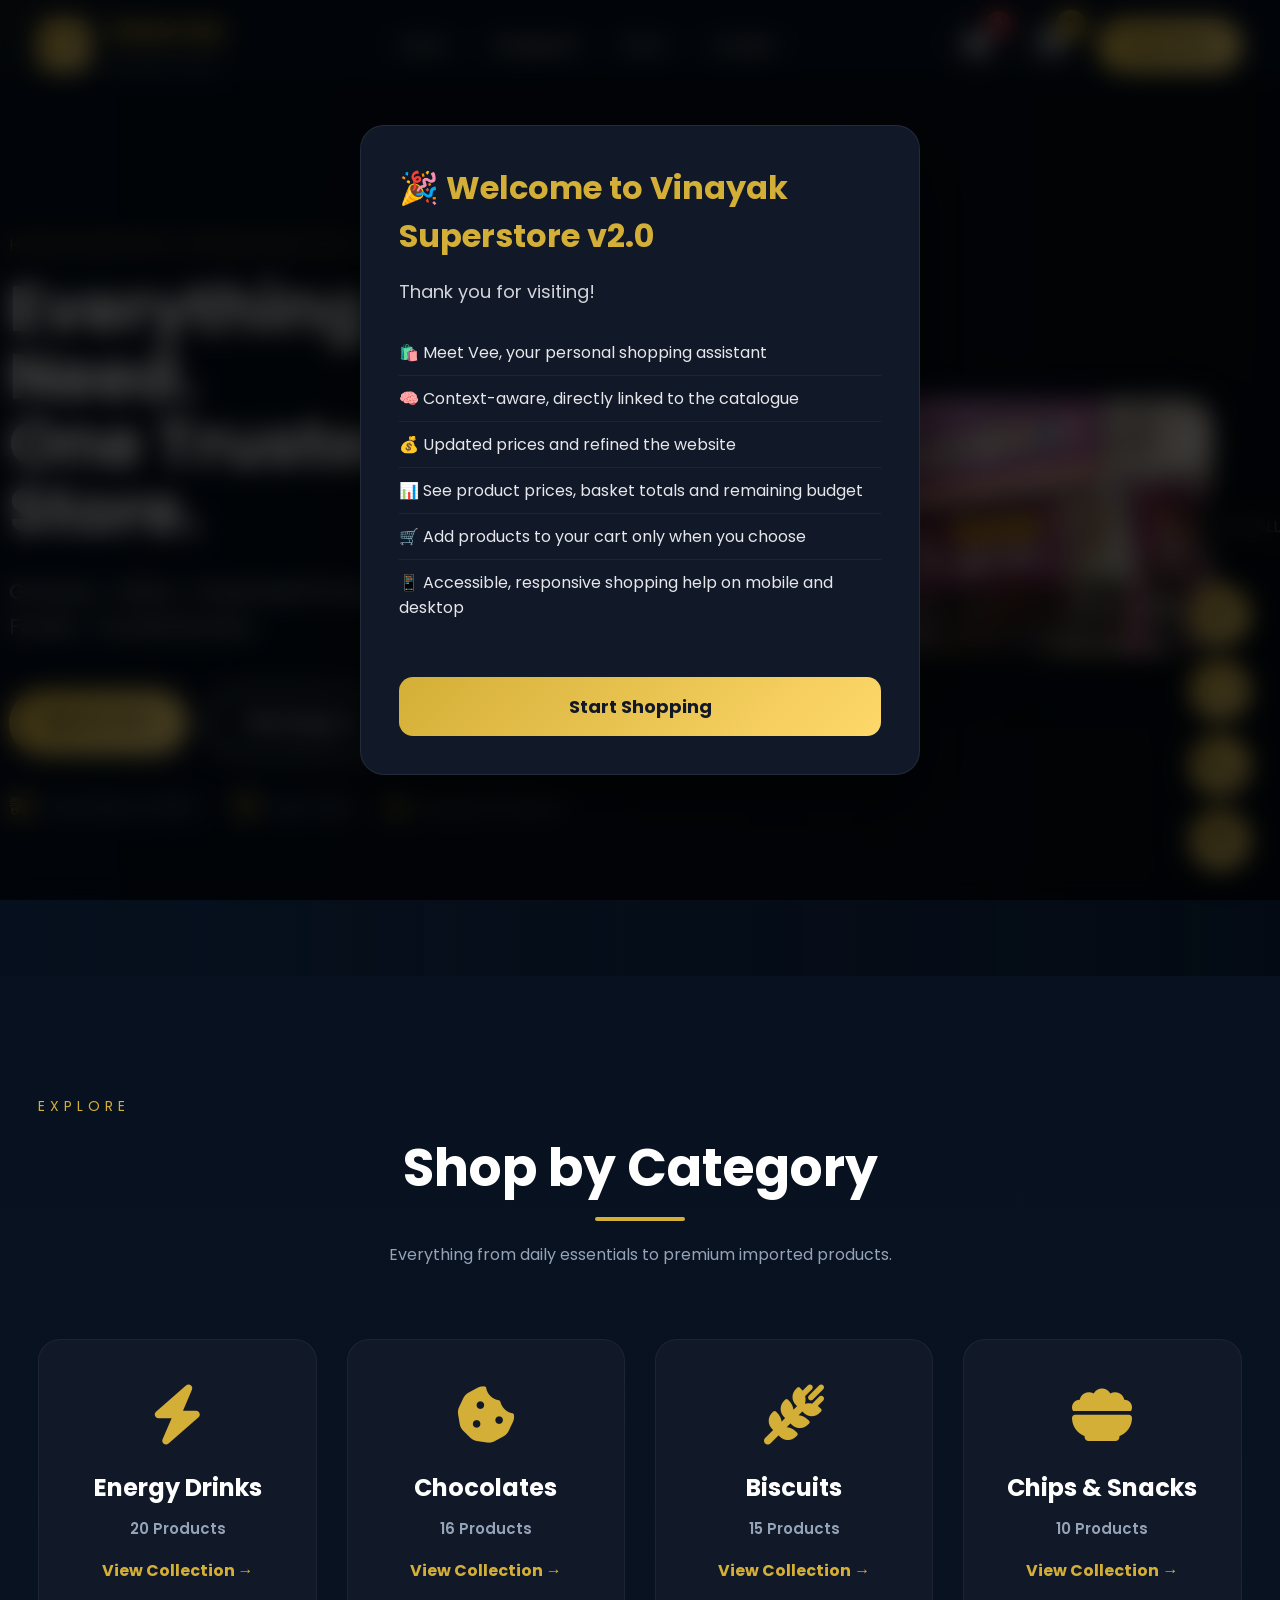
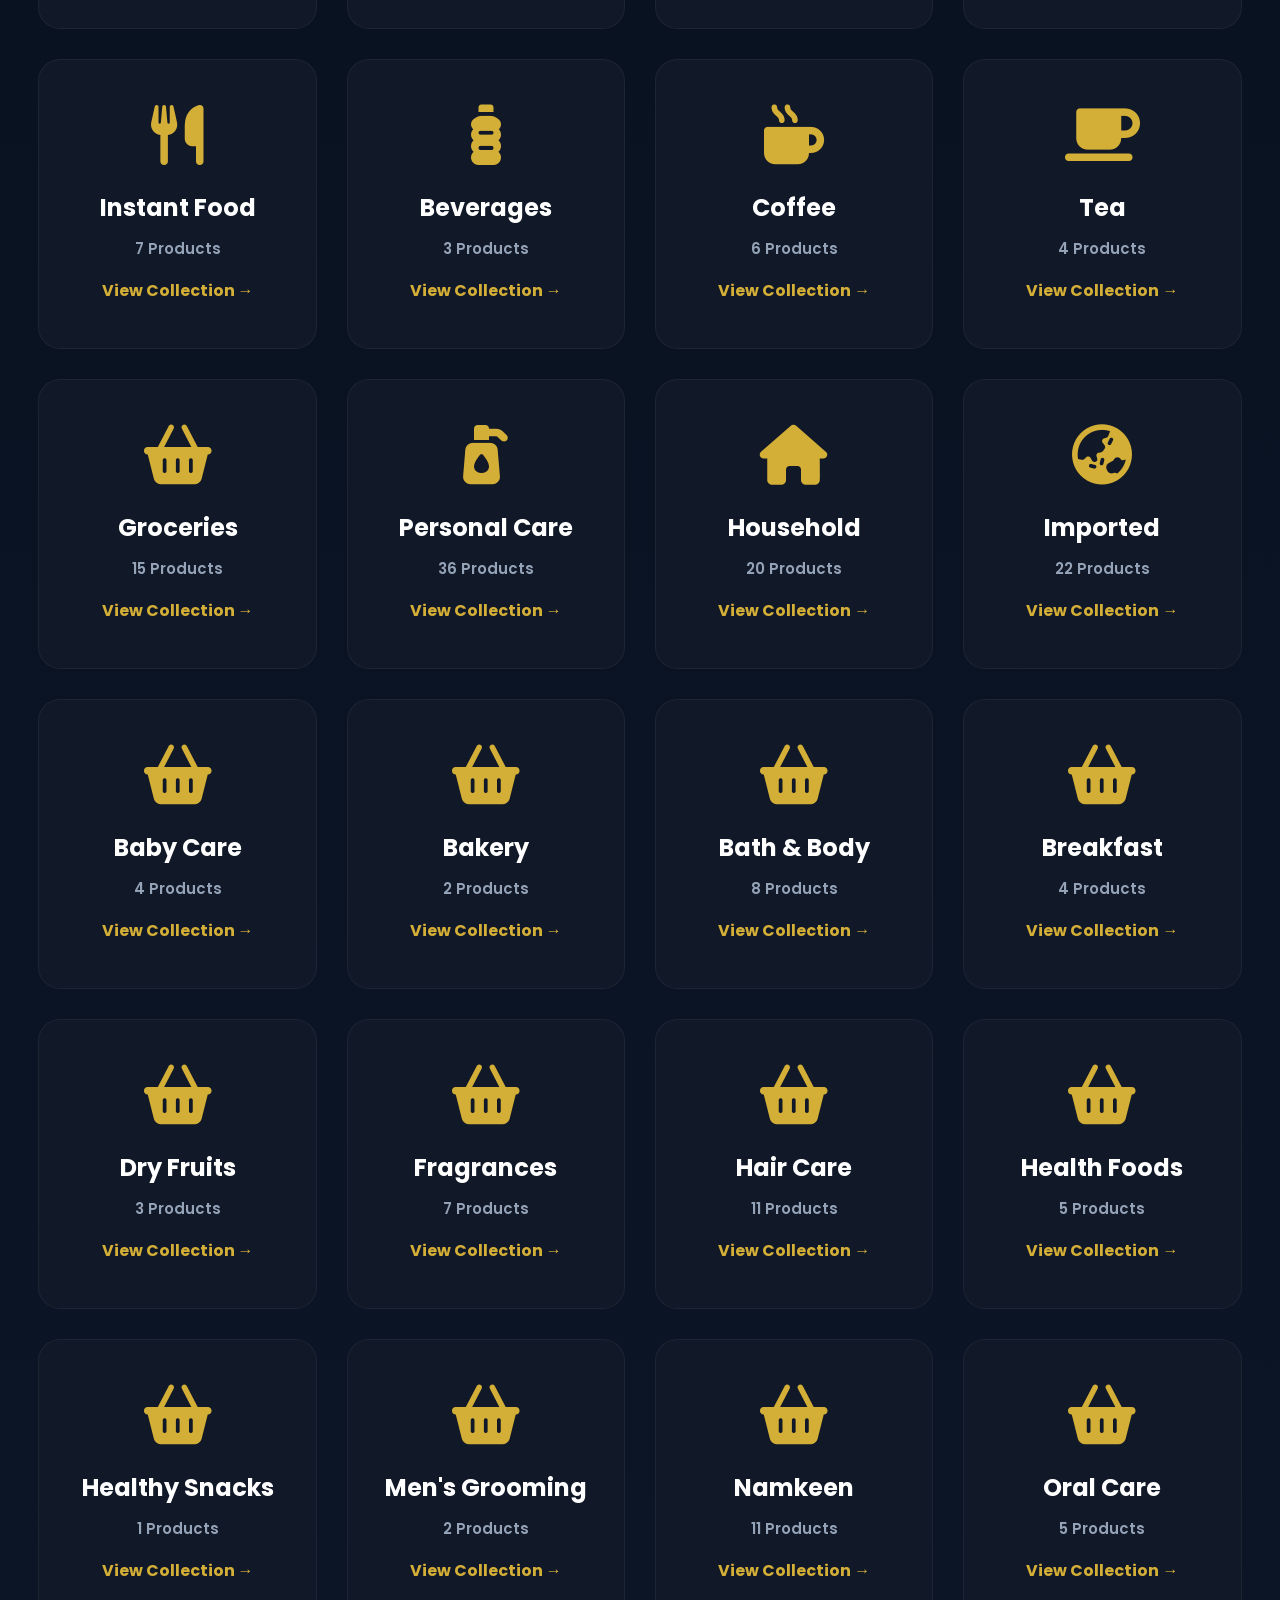
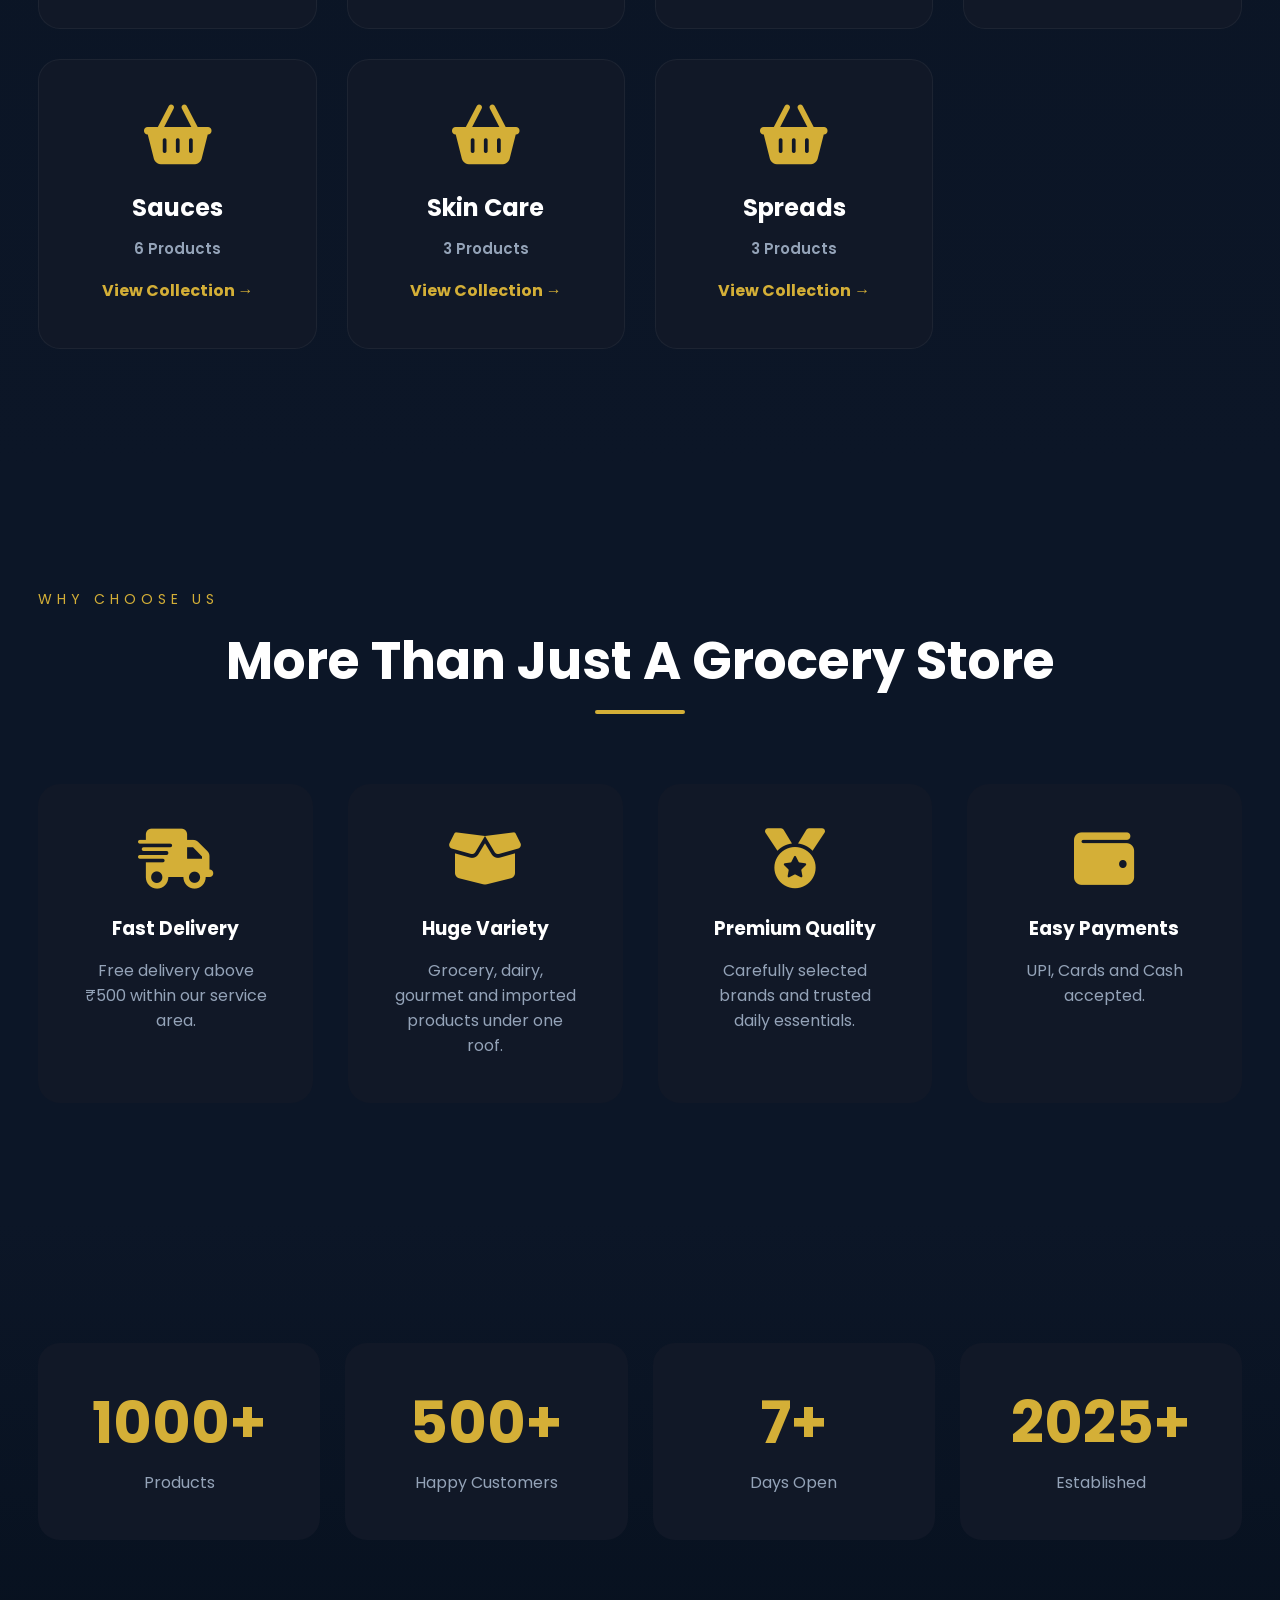
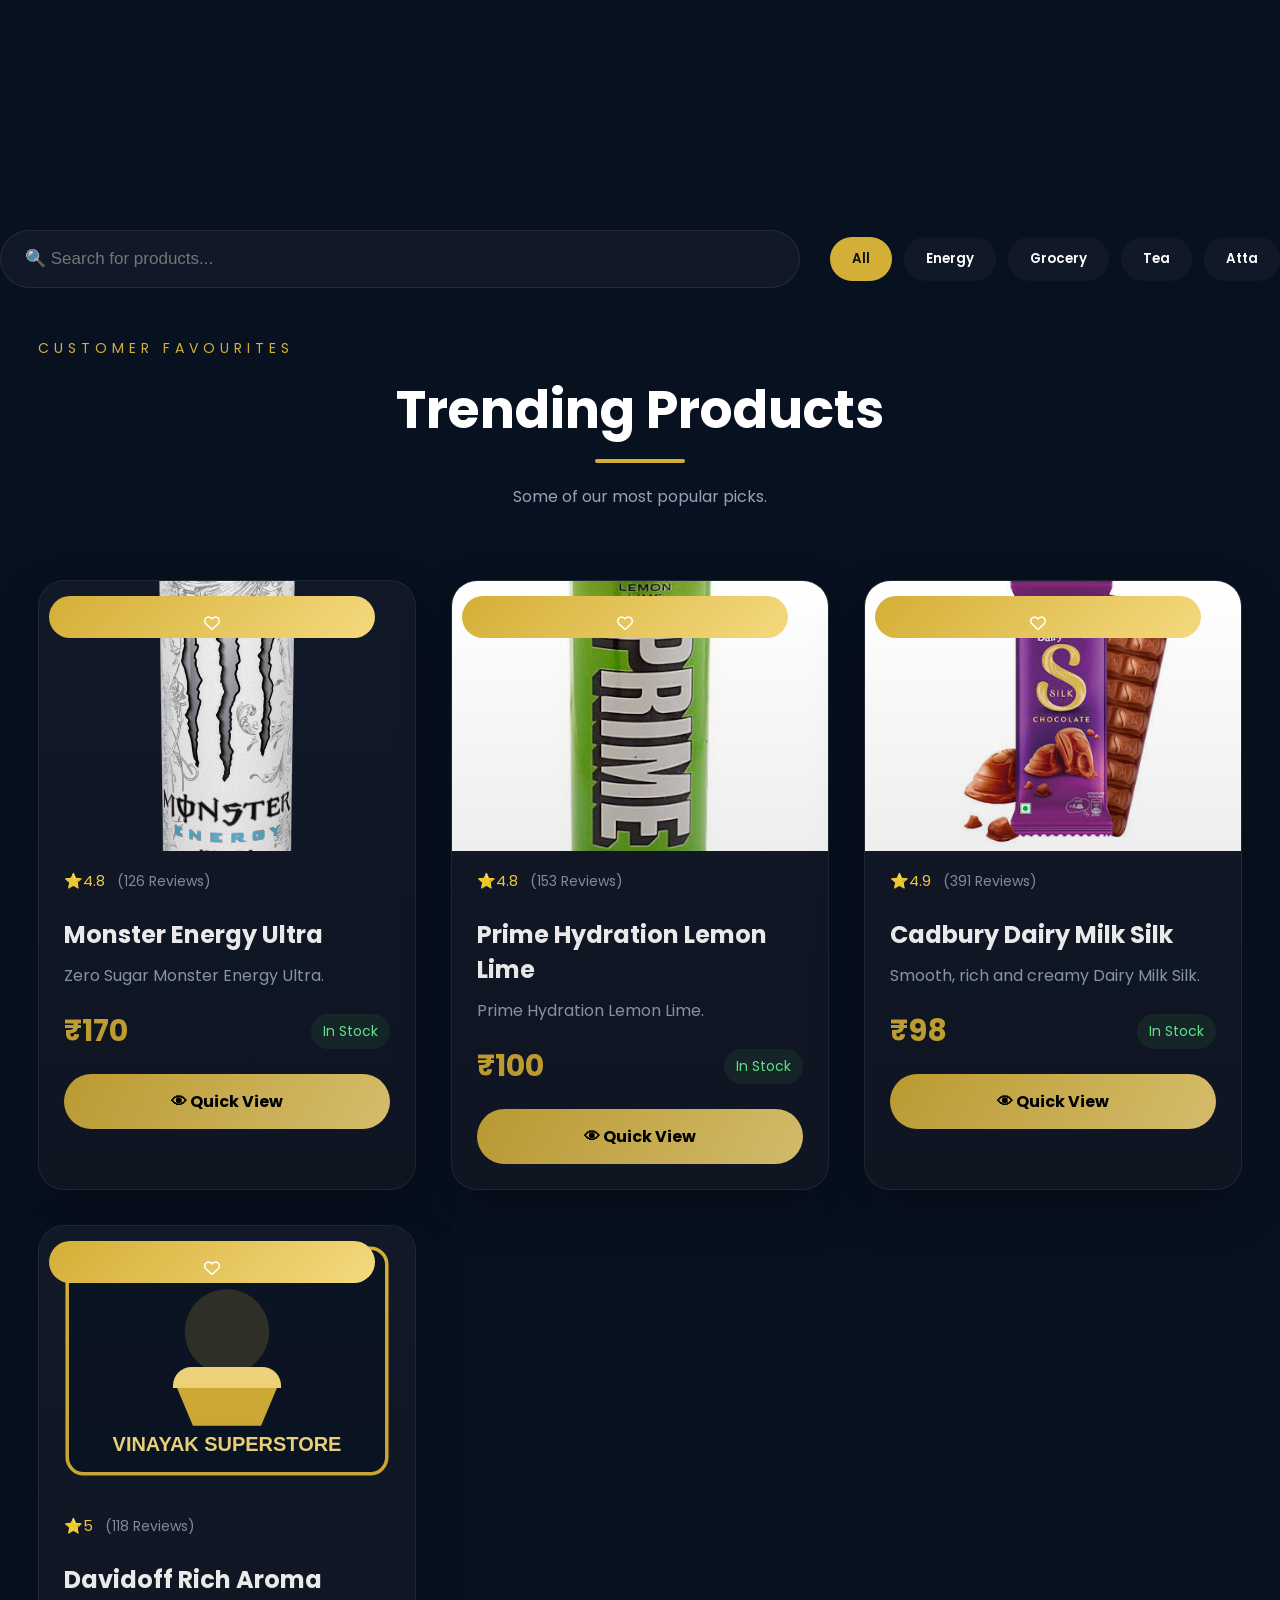
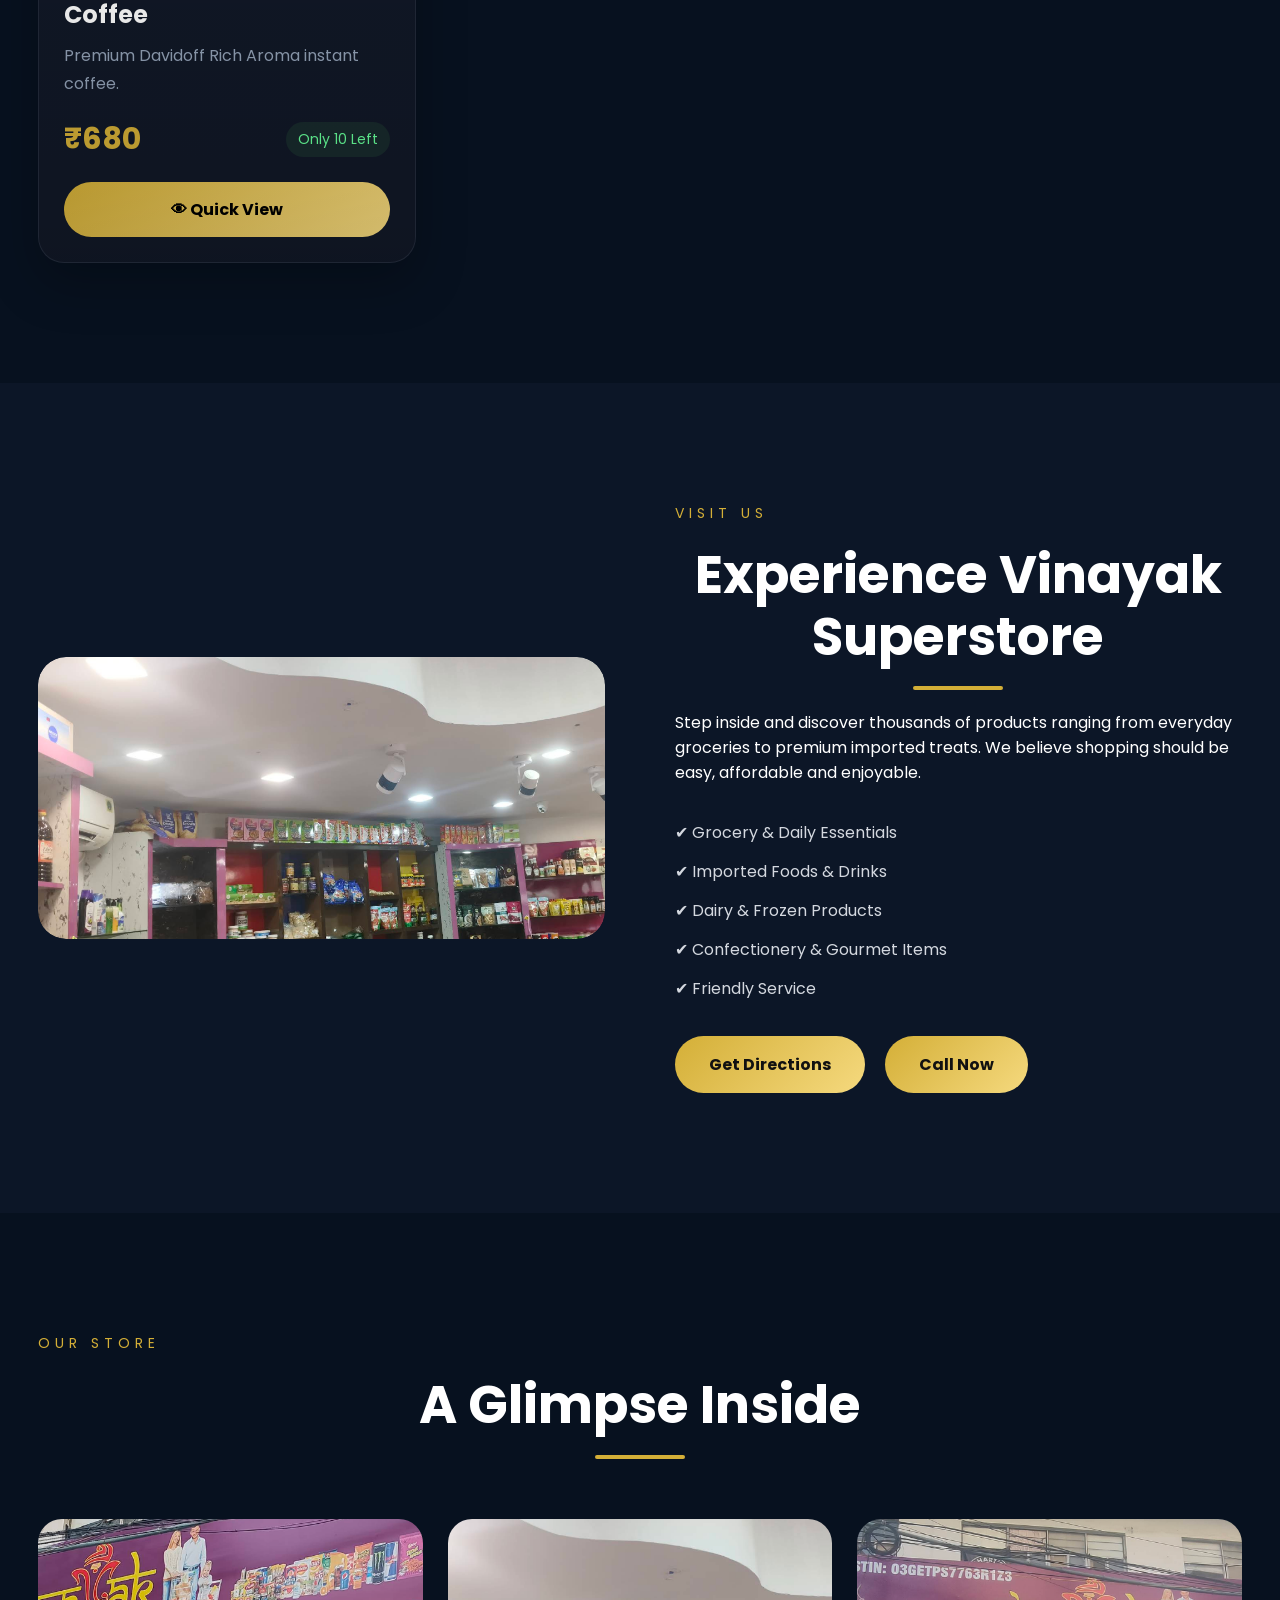
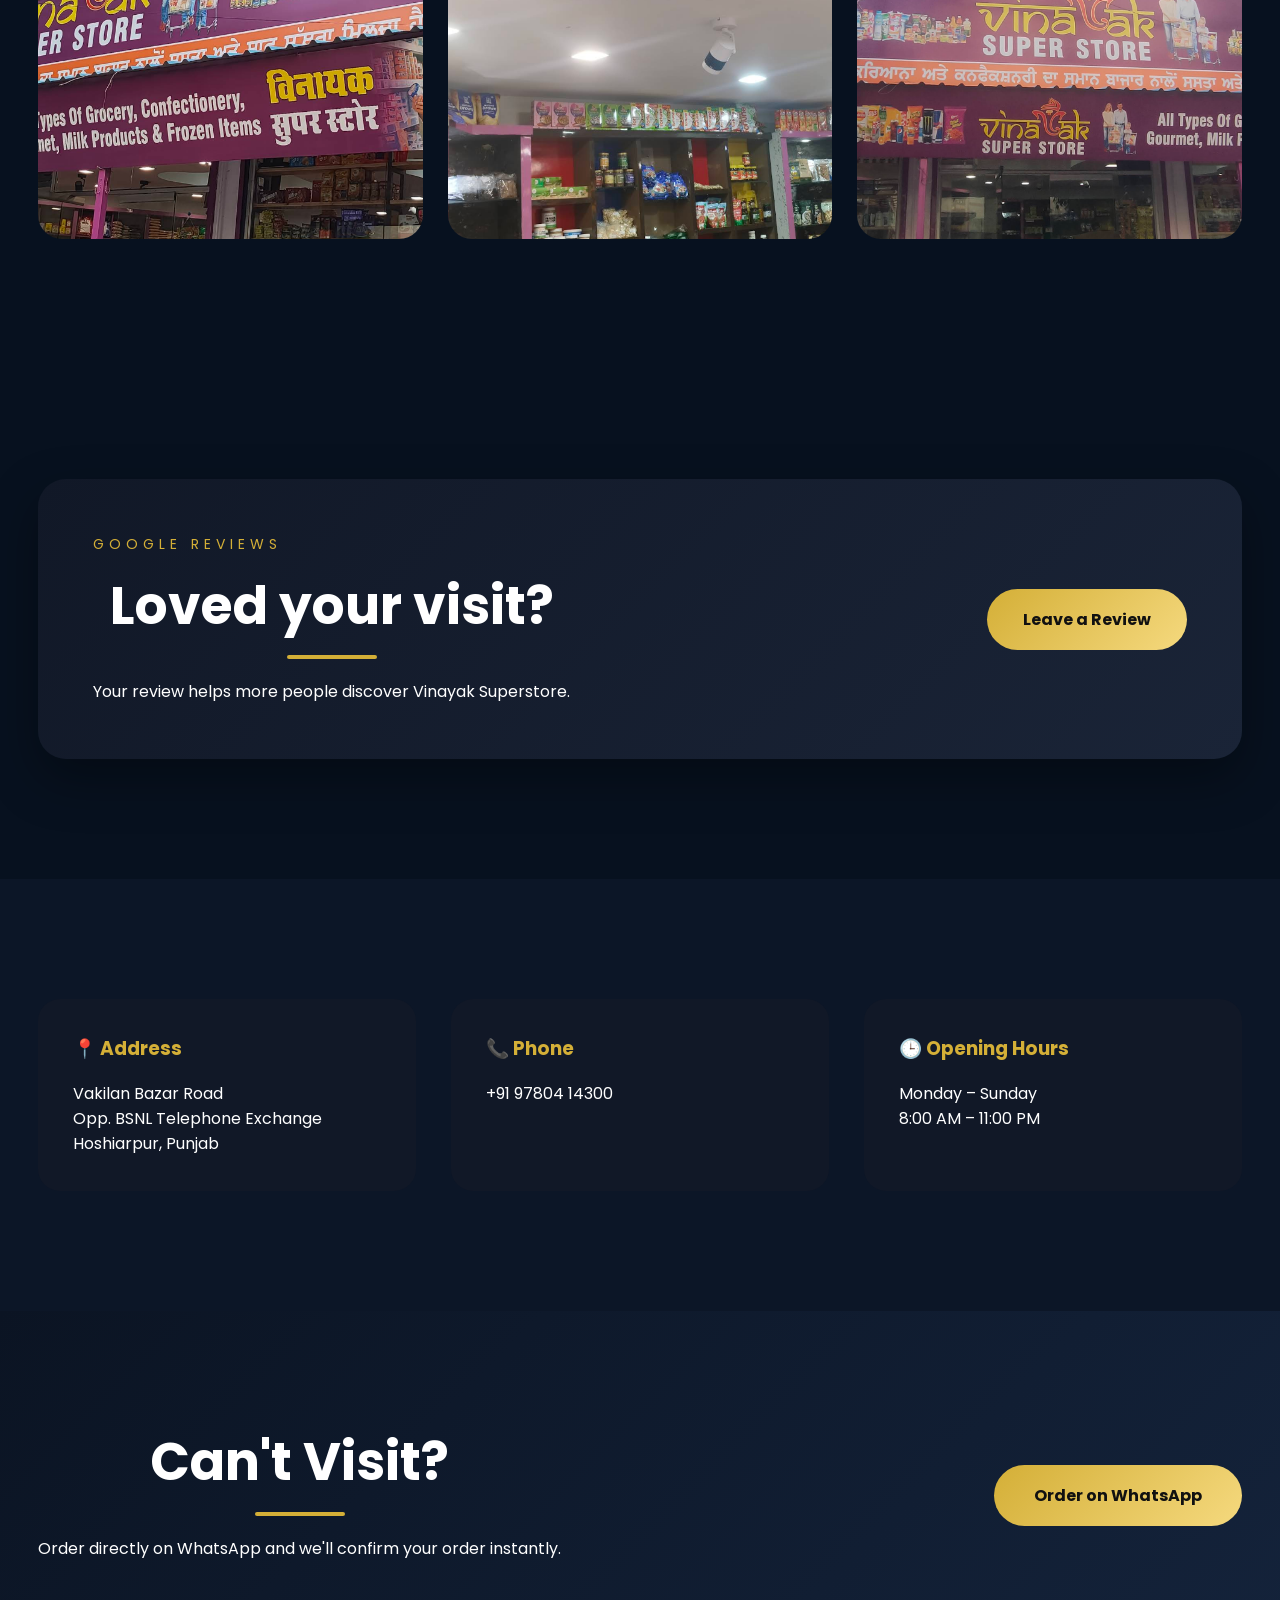
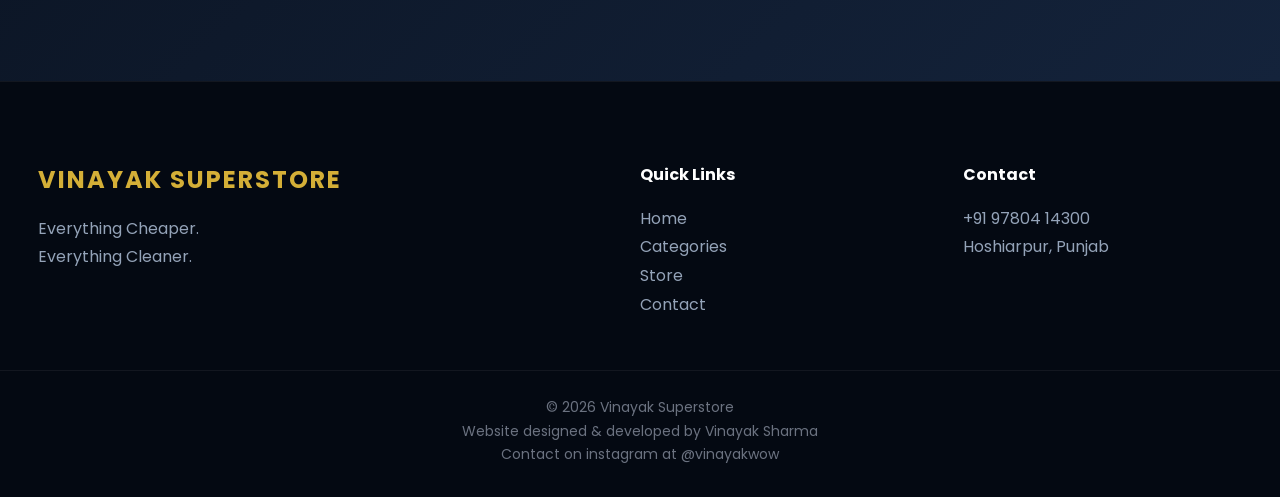
==== commit d1fab6b9: "Update Log Updated" ====
--- a/index.html
+++ b/index.html
@@ -175,9 +175,9 @@
             
             <li>🛍️ Meet Vee, your personal shopping assistant</li>
 
-            <li>🧠 Context-aware recommendations from the current store catalogue</li>
-
-            <li>💰 Update budgets and refine a proposed basket in conversation</li>
+            <li>🧠 Context-aware, directly linked to the catalogue</li>
+
+            <li>💰 Updated prices and refined the website</li>
 
             <li>📊 See product prices, basket totals and remaining budget</li>
 
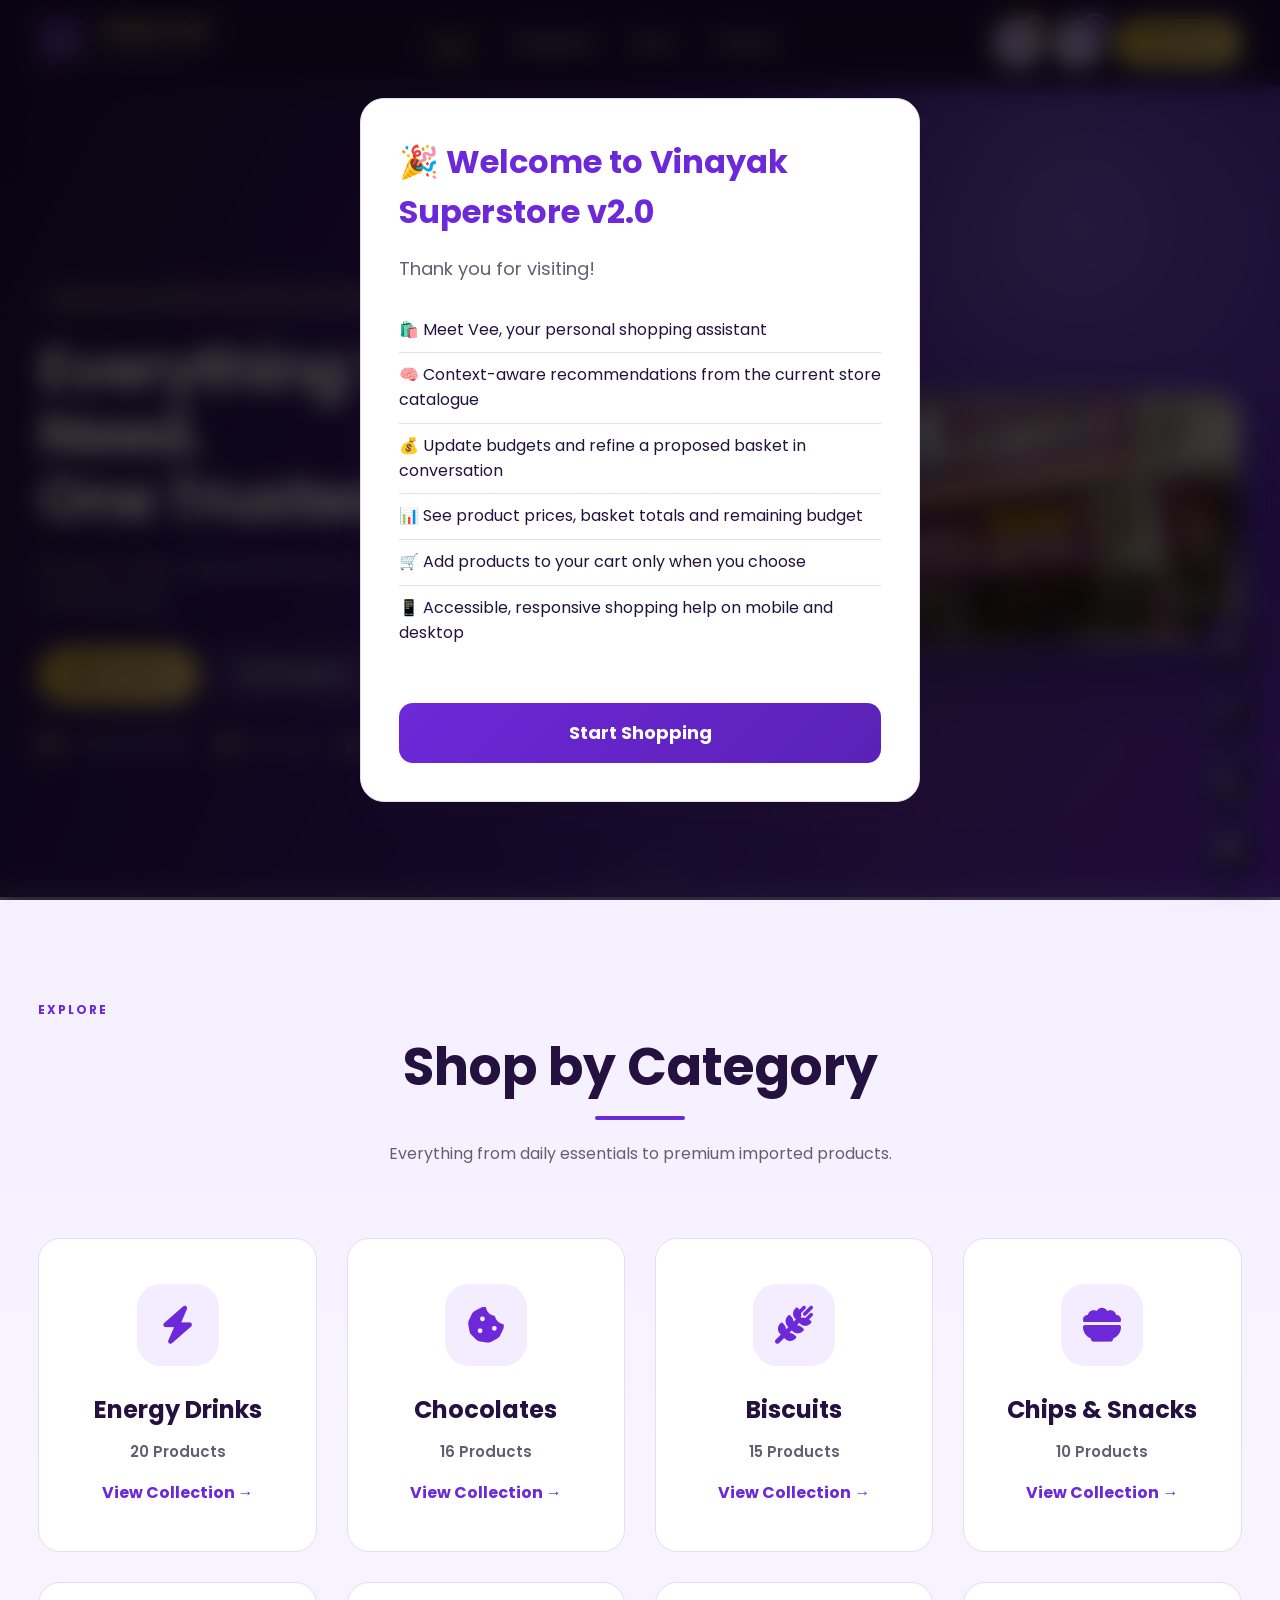
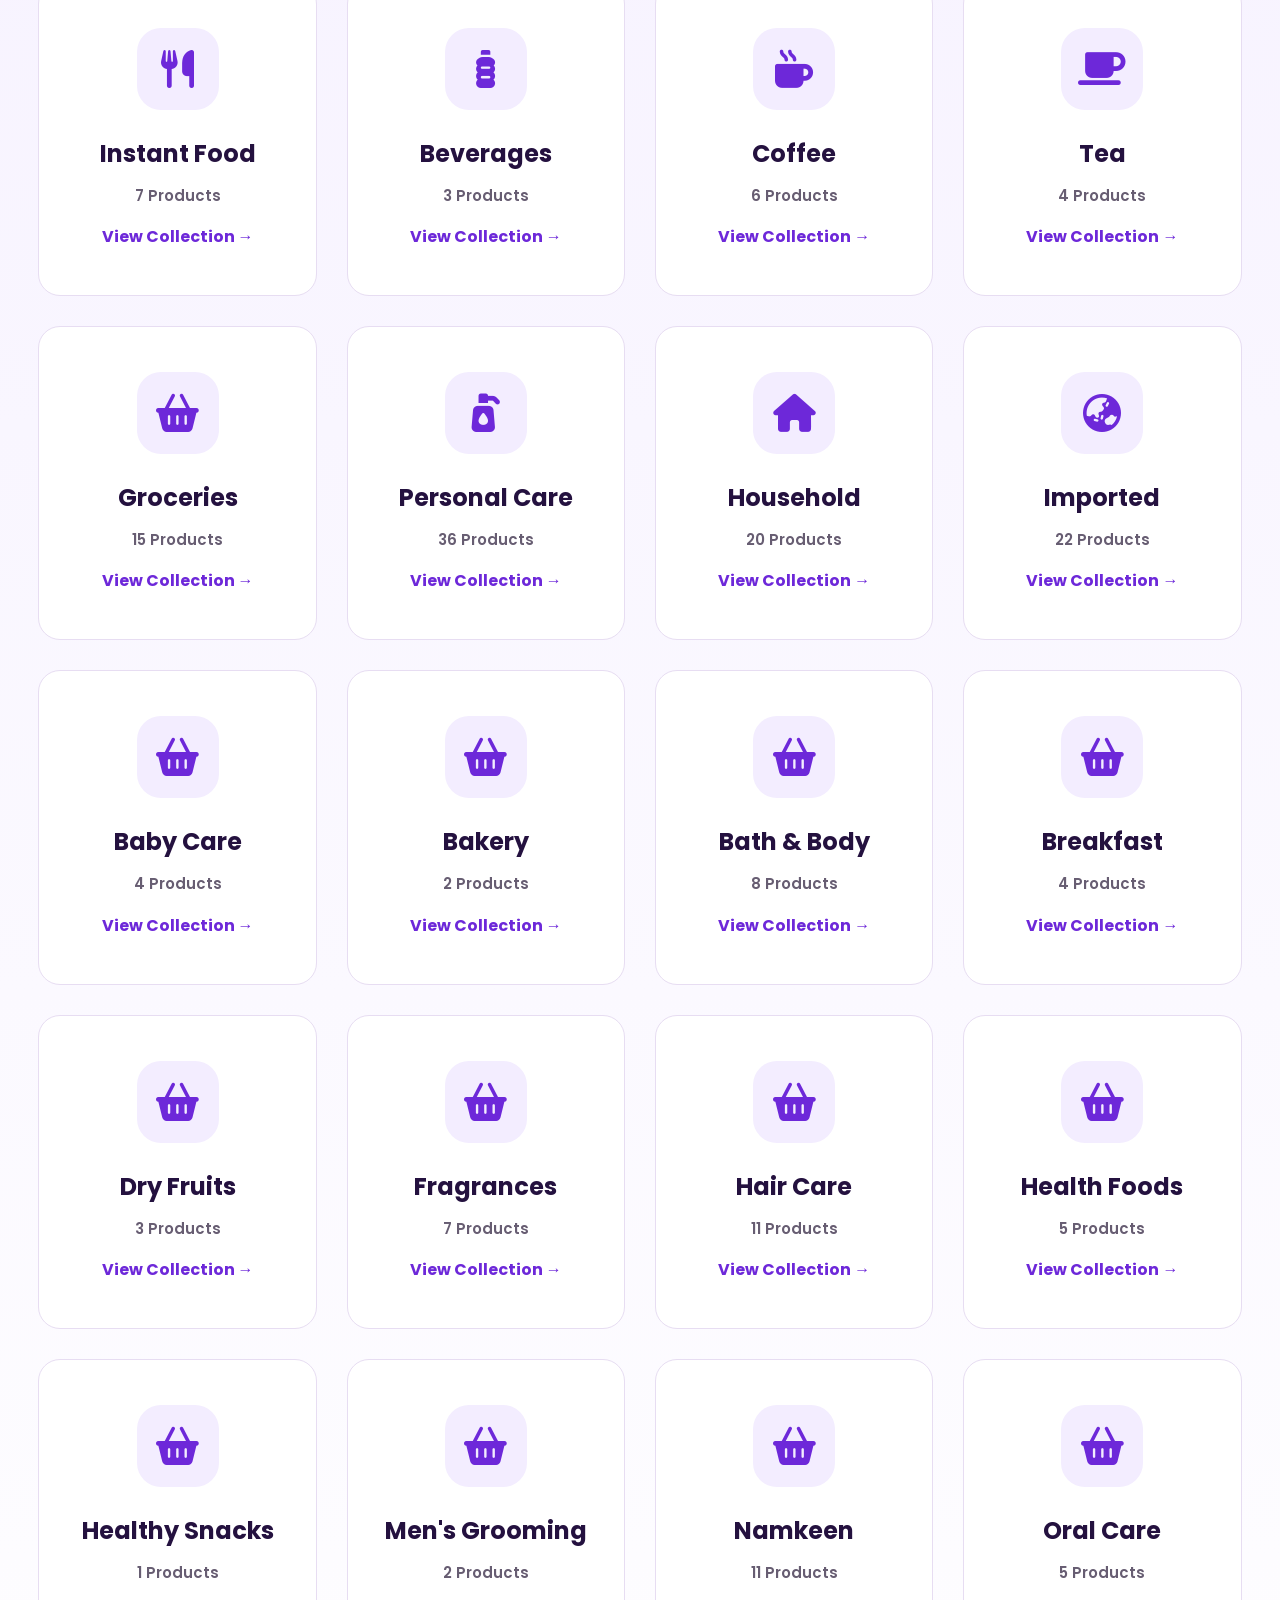
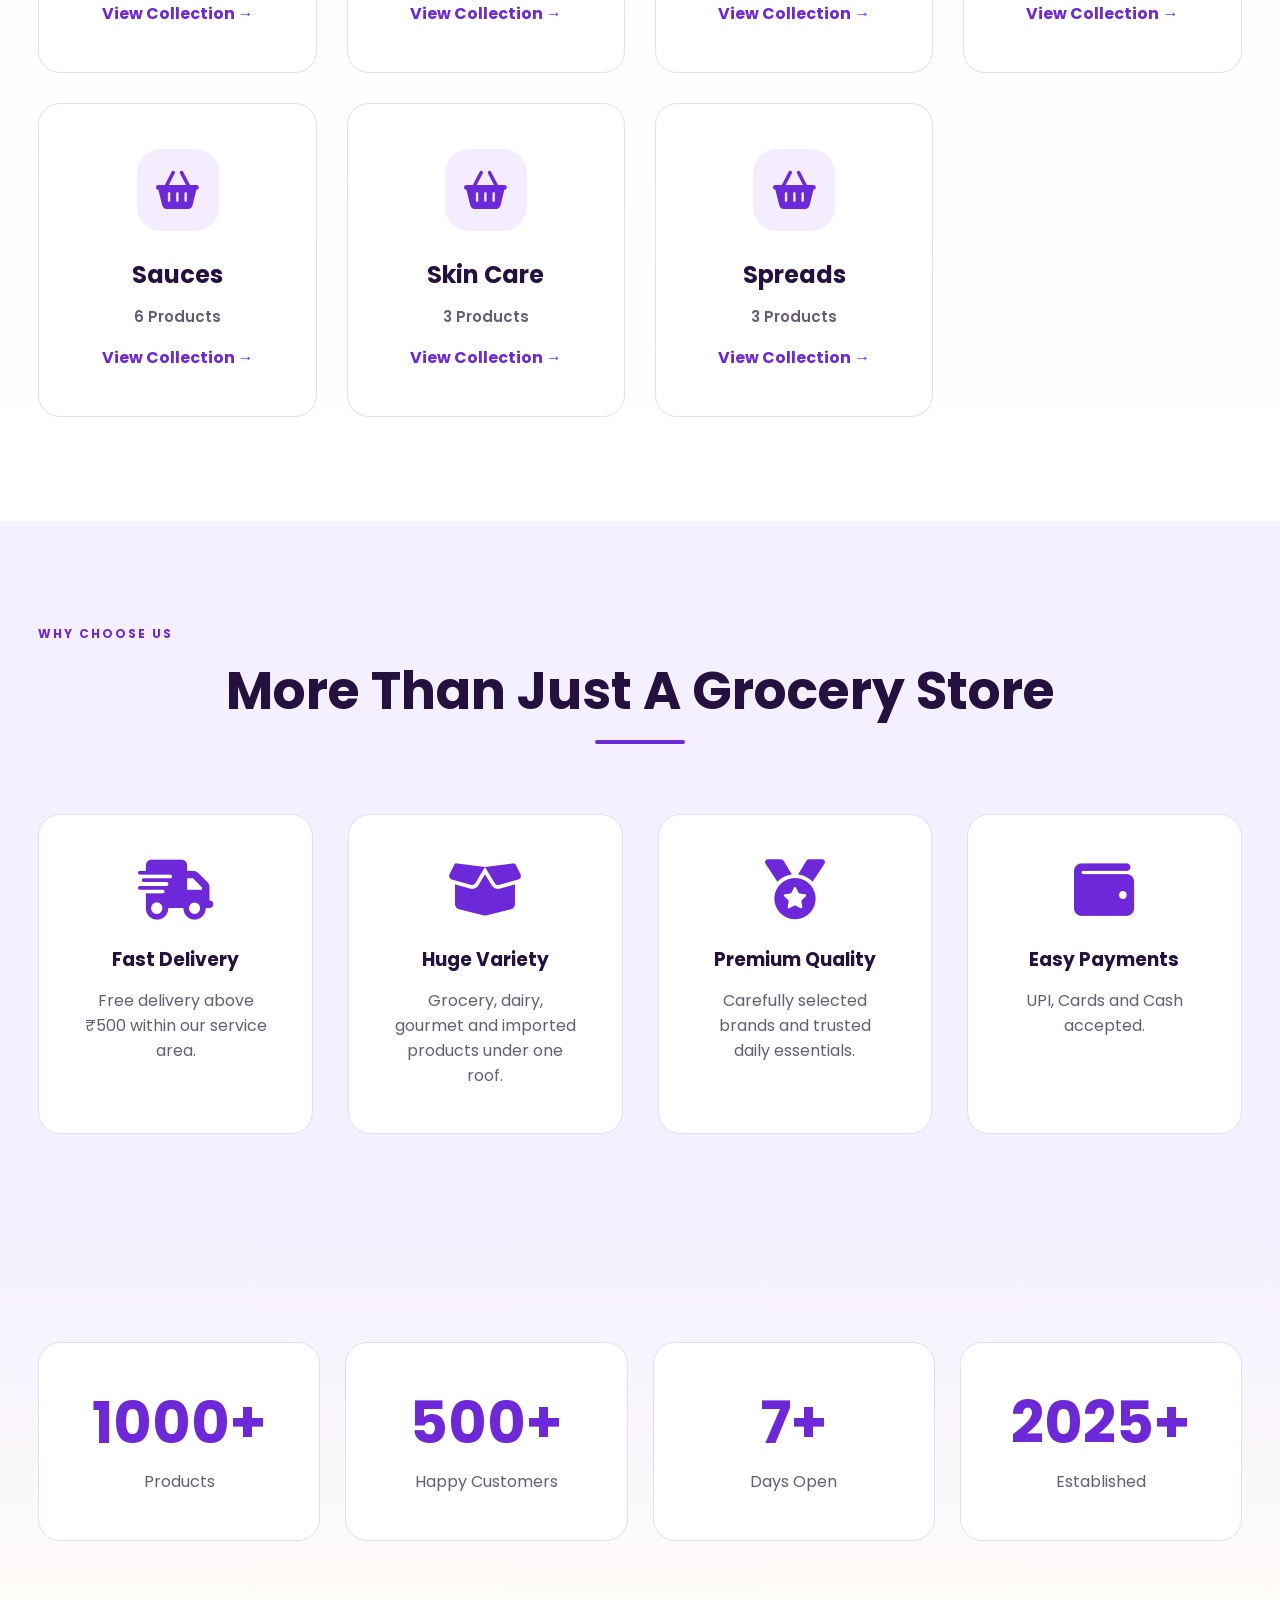
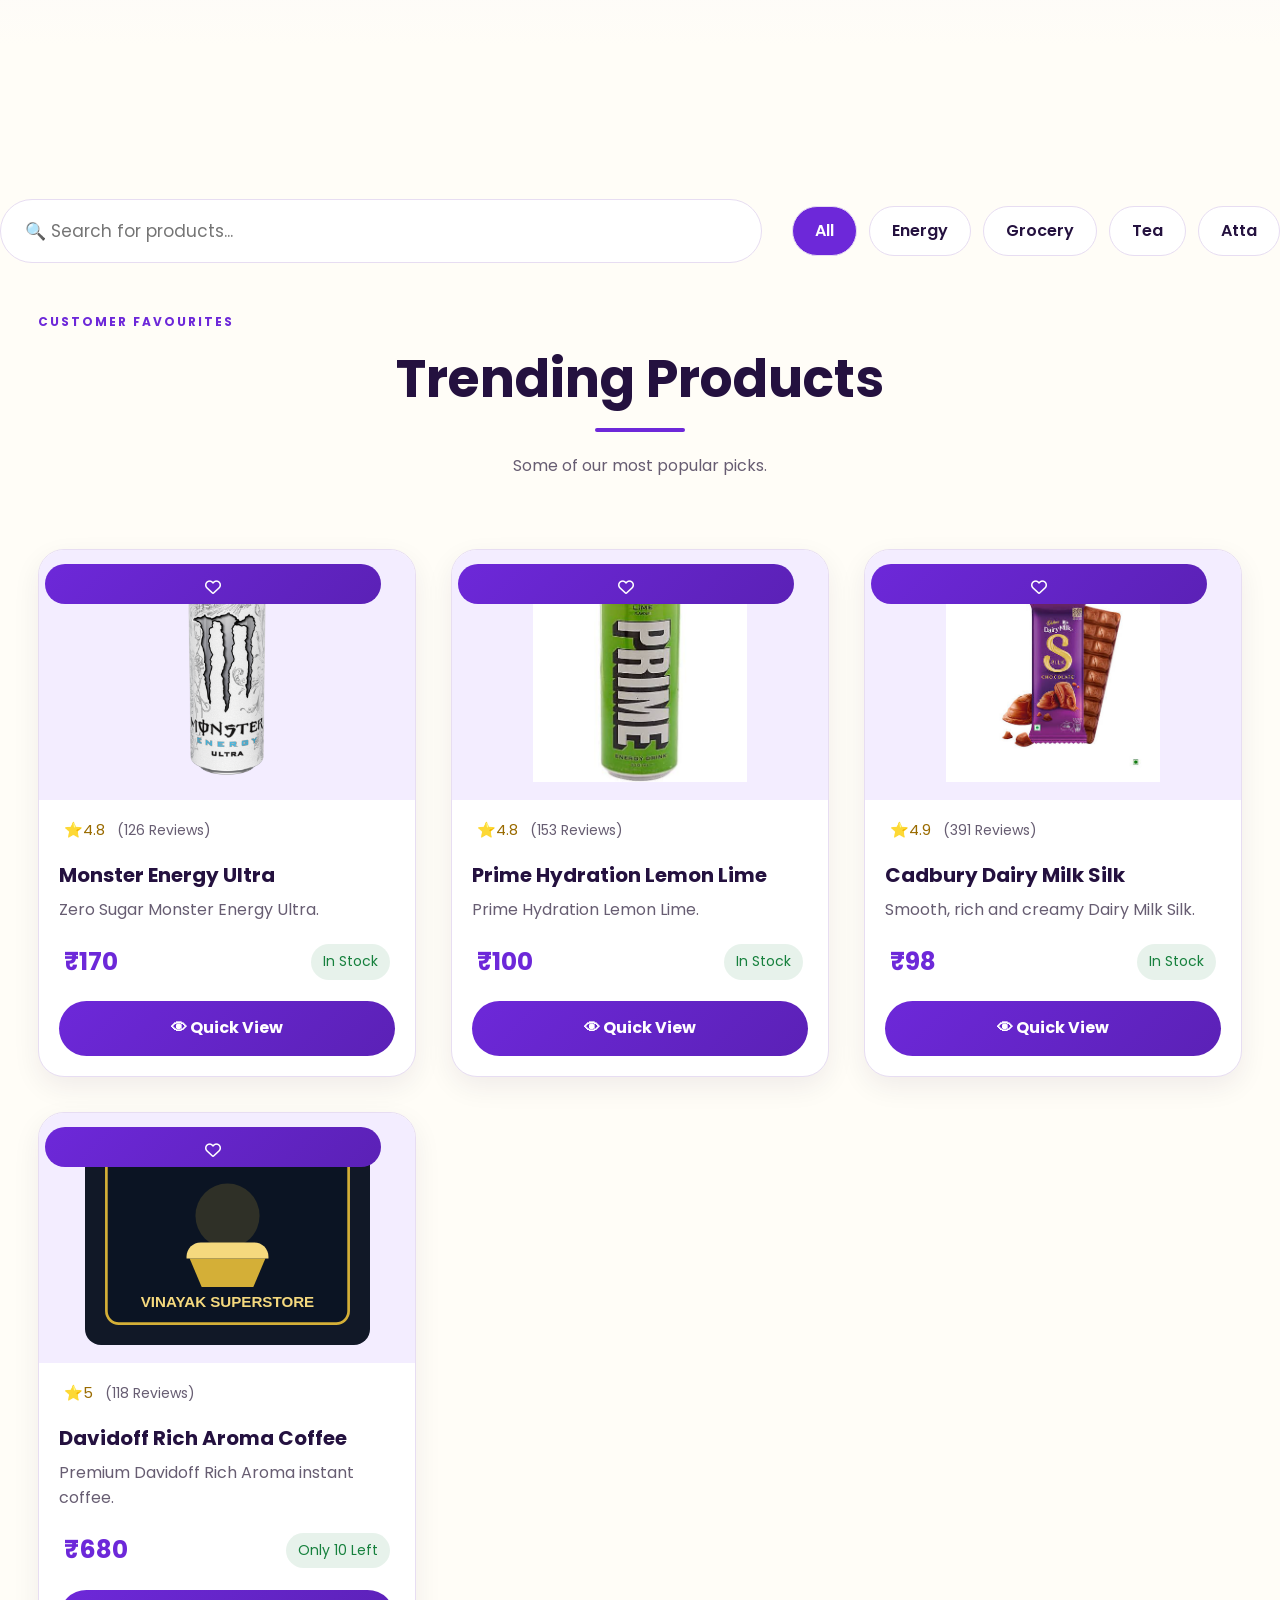
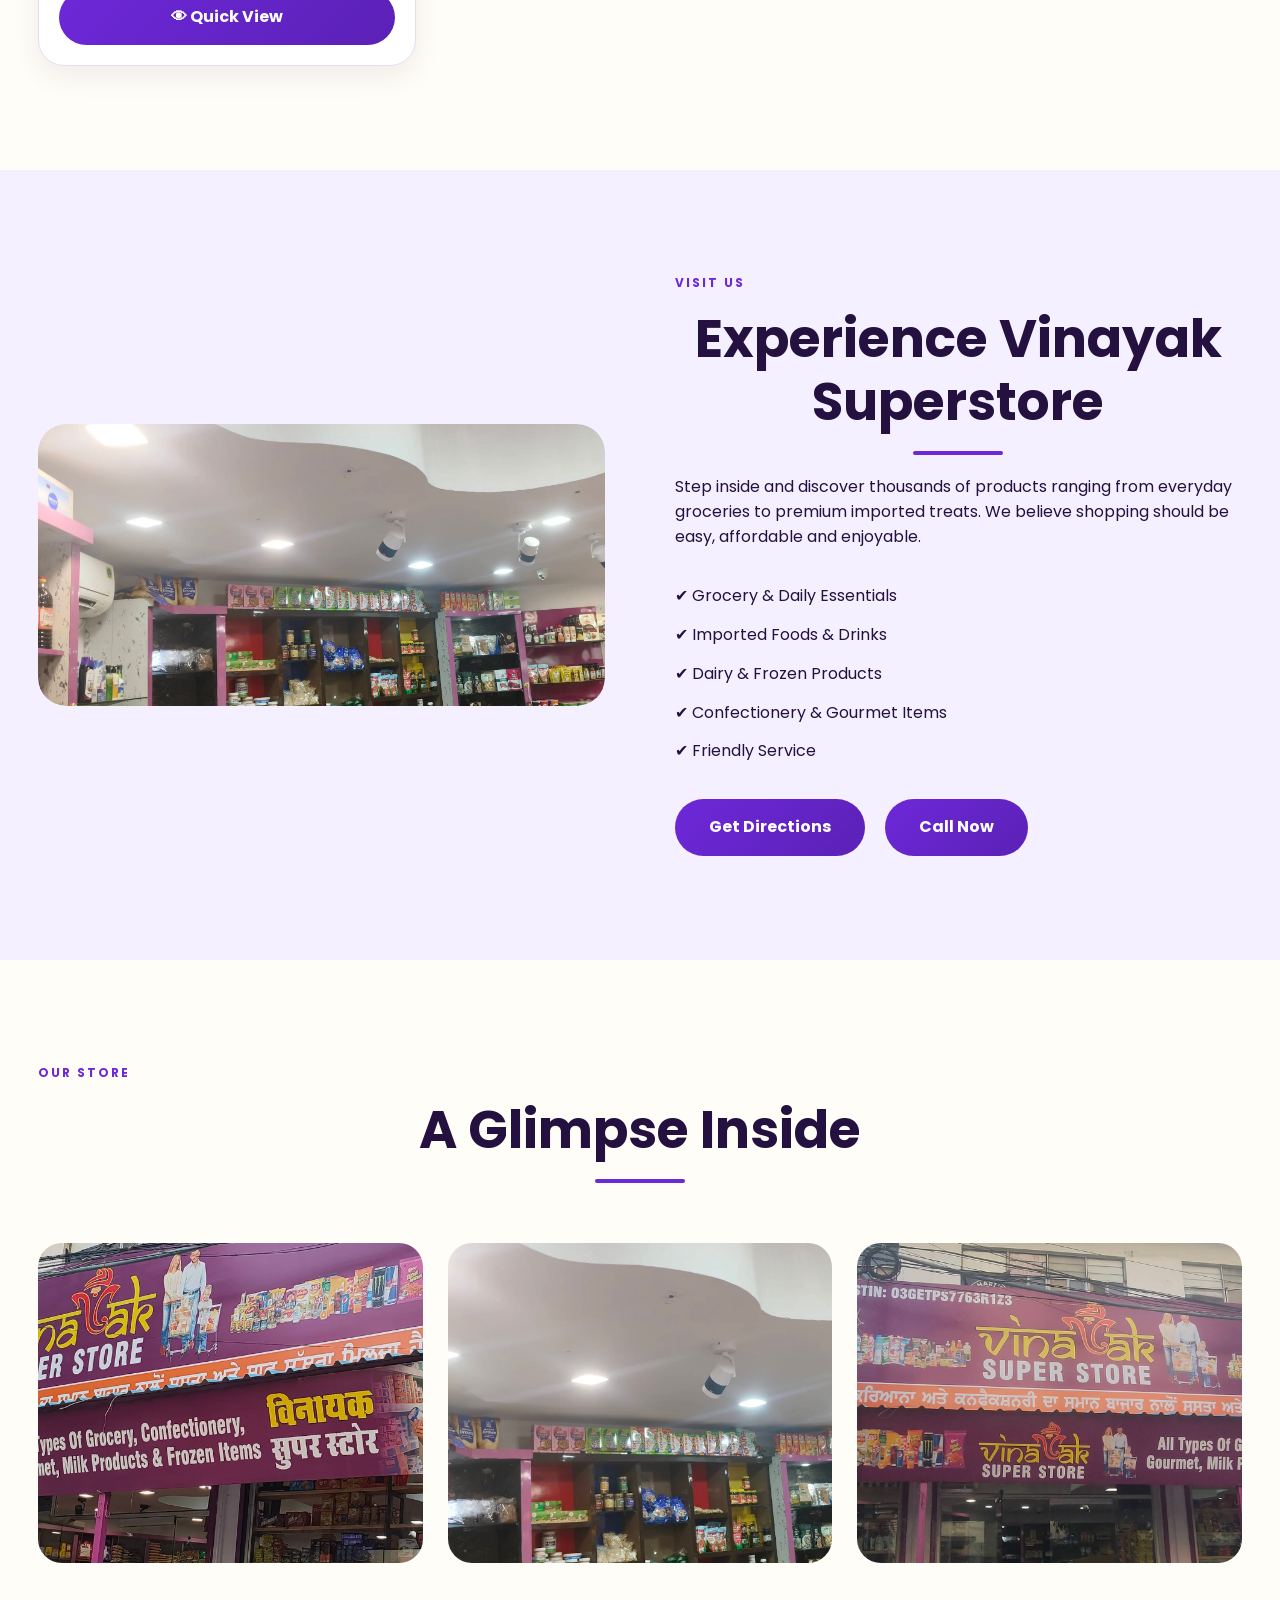
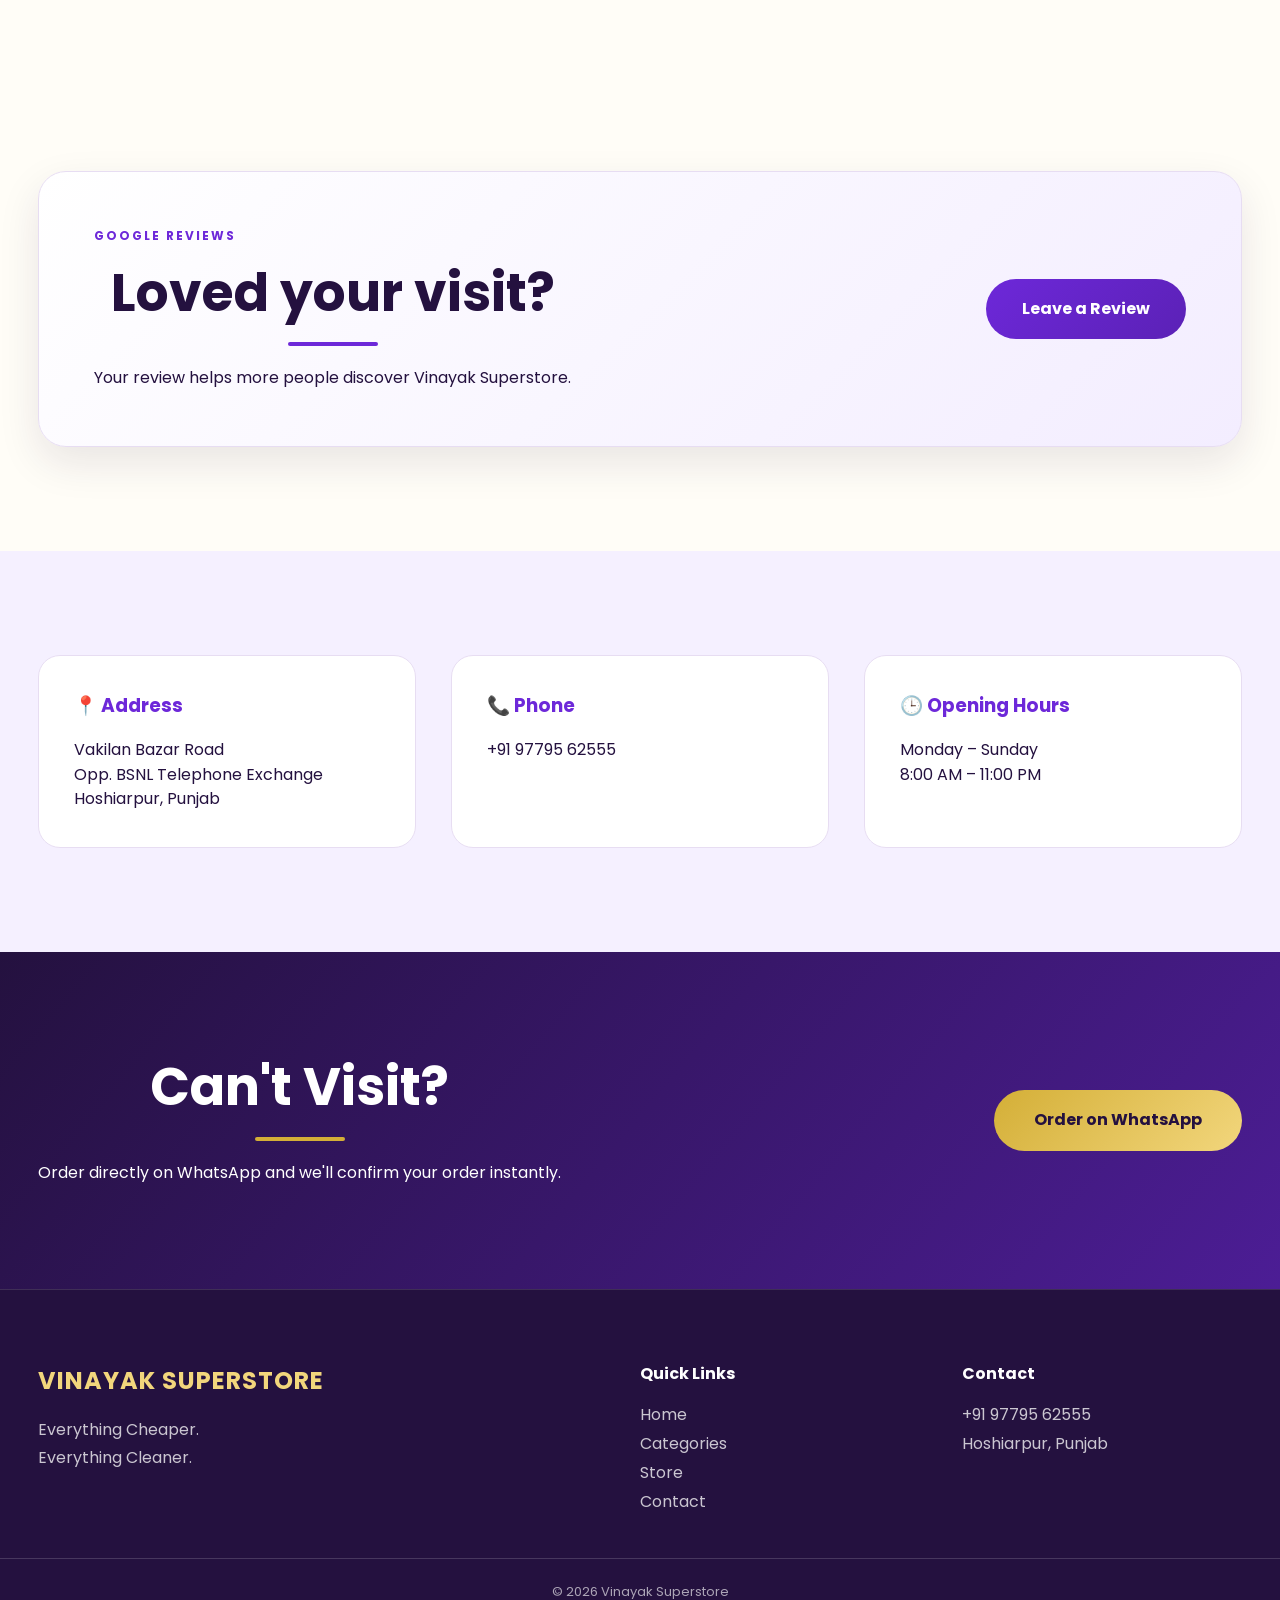
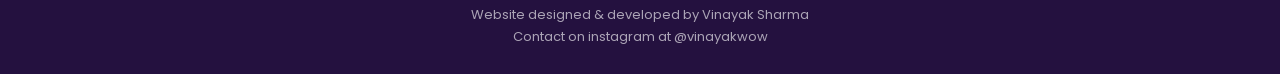
==== commit 3fb2217a: "Color rebranding" ====
--- a/index.html
+++ b/index.html
@@ -12,7 +12,7 @@
     <meta name="description"
         content="Vinayak Superstore - Grocery, Dairy, Imported Products, Gourmet Foods & Daily Essentials in Hoshiarpur.">
 
-    <meta name="theme-color" content="#07111F">
+    <meta name="theme-color" content="#6D28D9">
 
     <link rel="icon" href="assets/favicon.png" type="image/png">
 
@@ -98,7 +98,7 @@
 
             </a>
 
-            <ul class="nav-links">
+            <ul class="nav-links" id="primary-navigation">
 
                 <li><a href="#home">Home</a></li>
 
@@ -145,7 +145,7 @@
 
 </div>
 
-            <button class="menu-btn">
+            <button class="menu-btn" type="button" aria-label="Open navigation menu" aria-controls="primary-navigation" aria-expanded="false">
 
                 <i class="fa-solid fa-bars"></i>
 
@@ -175,9 +175,9 @@
             
             <li>🛍️ Meet Vee, your personal shopping assistant</li>
 
-            <li>🧠 Context-aware, directly linked to the catalogue</li>
-
-            <li>💰 Updated prices and refined the website</li>
+            <li>🧠 Context-aware recommendations from the current store catalogue</li>
+
+            <li>💰 Update budgets and refine a proposed basket in conversation</li>
 
             <li>📊 See product prices, basket totals and remaining budget</li>
 
@@ -808,7 +808,7 @@
 
                 <p>
 
-                    +91 97804 14300
+                    +91 97795 62555
 
                 </p>
 
@@ -1118,7 +1118,7 @@
 
             <p>
 
-                +91 97804 14300
+                +91 97795 62555
 
             </p>
 
--- a/styles/navbar.css
+++ b/styles/navbar.css
@@ -1,188 +1,79 @@
-/* ==================================================
-   NAVBAR
-================================================== */
-
-header{
-
-position:fixed;
-
-top:0;
-
-left:0;
-
-width:100%;
-
-z-index:9999;
-
-transition:.35s;
-
+header {
+    position: fixed;
+    z-index: 9999;
+    inset: 0 0 auto;
+    color: #fff;
+    background: var(--deep-plum);
+    transition: background .25s ease, box-shadow .25s ease, border-color .25s ease;
 }
-
-header.scrolled{
-
-background:rgba(7,17,31,.82);
-
-backdrop-filter:blur(18px);
-
-border-bottom:1px solid rgba(255,255,255,.08);
-
+header.scrolled {
+    color: var(--text);
+    background: rgba(255, 253, 247, .96);
+    border-bottom: 1px solid var(--border);
+    box-shadow: 0 8px 24px rgba(36, 17, 63, .07);
+    backdrop-filter: blur(16px);
 }
-
-nav{
-
-height:90px;
-
-display:flex;
-
-justify-content:space-between;
-
-align-items:center;
-
+nav {
+    position: relative;
+    display: flex;
+    height: 86px;
+    align-items: center;
+    justify-content: space-between;
+    gap: 22px;
 }
-
-.brand{
-
-display:flex;
-
-align-items:center;
-
-gap:15px;
-
+.brand { display: flex; flex: 0 0 auto; align-items: center; gap: 12px; }
+.brand-logo {
+    display: grid;
+    width: 50px;
+    height: 50px;
+    flex: 0 0 auto;
+    place-items: center;
+    border: 1px solid rgba(212, 175, 55, .7);
+    border-radius: 15px;
+    color: #fff;
+    background: linear-gradient(140deg, var(--primary), var(--deep-plum));
+    box-shadow: inset 0 0 0 2px rgba(255, 255, 255, .1);
+    font-weight: 800;
 }
-
-.brand-logo{
-
-width:52px;
-
-height:52px;
-
-border-radius:14px;
-
-background:linear-gradient(135deg,var(--gold),var(--gold-light));
-
-display:grid;
-
-place-items:center;
-
-font-weight:700;
-
-color:#111;
-
+.brand h2 { color: var(--gold-light); font-size: 23px; letter-spacing: .04em; line-height: 1.15; }
+.brand span { color: rgba(255, 255, 255, .82); font-size: 10px; letter-spacing: 3px; }
+header.scrolled .brand h2 { color: var(--deep-plum); }
+header.scrolled .brand span { color: var(--muted); }
+.nav-links { display: flex; align-items: center; gap: clamp(20px, 3vw, 42px); list-style: none; }
+.nav-links a { position: relative; color: inherit; font-size: 14px; font-weight: 600; transition: color .2s ease; }
+.nav-links a::after {
+    position: absolute;
+    right: 0;
+    bottom: -9px;
+    left: 0;
+    height: 2px;
+    content: "";
+    background: var(--gold-light);
+    transform: scaleX(0);
+    transform-origin: left;
+    transition: transform .2s ease;
 }
-
-.brand h2{
-
-font-size:26px;
-
-color:var(--gold);
-
+.nav-links a:hover, .nav-links a.active { color: var(--gold-light); }
+.nav-links a:hover::after, .nav-links a.active::after { transform: scaleX(1); }
+header.scrolled .nav-links a:hover, header.scrolled .nav-links a.active { color: var(--primary); }
+header.scrolled .nav-links a::after { background: var(--primary); }
+.order-btn {
+    padding: 12px 22px;
+    border: 1px solid rgba(212, 175, 55, .8);
+    border-radius: 999px;
+    color: var(--deep-plum);
+    background: linear-gradient(135deg, var(--gold), var(--gold-light));
+    font-size: 14px;
+    font-weight: 700;
+    transition: transform .2s ease, box-shadow .2s ease;
 }
-
-.brand span{
-
-font-size:12px;
-
-letter-spacing:4px;
-
-color:var(--text);
-
+.order-btn:hover { transform: translateY(-2px); box-shadow: 0 10px 24px rgba(212, 175, 55, .26); }
+.menu-btn {
+    display: none;
+    border: 0;
+    color: #fff;
+    background: transparent;
+    font-size: 22px;
 }
-
-.nav-links{
-
-display:flex;
-
-gap:45px;
-
-list-style:none;
-
-}
-
-.nav-links a{
-
-position:relative;
-
-transition:.35s;
-
-}
-
-.nav-links a::after{
-
-content:"";
-
-position:absolute;
-
-bottom:-8px;
-
-left:0;
-
-width:0;
-
-height:2px;
-
-background:var(--gold);
-
-transition:.35s;
-
-}
-
-.nav-links a:hover{
-
-color:var(--gold);
-
-}
-
-.nav-links a:hover::after{
-
-width:100%;
-
-}
-
-.order-btn{
-
-padding:14px 28px;
-
-background:linear-gradient(135deg,var(--gold),var(--gold-light));
-
-border-radius:50px;
-
-font-weight:700;
-
-color:#111;
-
-transition:.35s;
-
-}
-
-.order-btn:hover{
-
-transform:translateY(-4px);
-
-box-shadow:0 15px 35px rgba(212,175,55,.35);
-
-}
-
-.menu-btn{
-
-display:none;
-
-background:none;
-
-border:none;
-
-color:white;
-
-font-size:28px;
-
-}
-
-.nav-actions{
-
-    display:flex;
-
-    align-items:center;
-
-    gap:18px;
-
-}
-
+header.scrolled .menu-btn { color: var(--primary); }
+.nav-actions { display: flex; flex: 0 0 auto; align-items: center; gap: 12px; }
--- a/styles/hero.css
+++ b/styles/hero.css
@@ -1,187 +1,86 @@
-/* ==================================================
-   HERO
-================================================== */
-
-.hero{
-
-min-height:100vh;
-
-display:flex;
-
-align-items:center;
-
-position:relative;
-
-overflow:hidden;
-
+.hero {
+    position: relative;
+    display: flex;
+    min-height: min(820px, 100svh);
+    align-items: center;
+    overflow: hidden;
+    padding: 130px 0 68px;
+    color: #fff;
+    background:
+        radial-gradient(circle at 84% 18%, rgba(167, 139, 250, .54), transparent 28%),
+        linear-gradient(118deg, #24113F 0%, #4C1D95 53%, #6D28D9 100%);
 }
-
-.hero-right img{
-
-width:100%;
-
-border-radius:30px;
-
-box-shadow:var(--shadow);
-
-animation:floatImage 5s ease-in-out infinite;
-
+.hero-overlay, .hero-gradient { position: absolute; inset: 0; pointer-events: none; }
+.hero-overlay { background: radial-gradient(ellipse at 72% 78%, rgba(212, 175, 55, .12), transparent 38%); }
+.hero-gradient { background: linear-gradient(90deg, rgba(36, 17, 63, .28), transparent 72%); }
+.hero-wrapper {
+    position: relative;
+    z-index: 1;
+    display: grid;
+    width: min(92%, var(--container));
+    grid-template-columns: minmax(0, 1.03fr) minmax(0, .97fr);
+    align-items: center;
+    gap: clamp(34px, 5vw, 72px);
 }
-
-.hero-wrapper{
-
-display:grid;
-
-grid-template-columns:1fr 1fr;
-
-gap:80px;
-
-align-items:center;
-
+.hero-left { position: relative; z-index: 2; max-width: 650px; }
+.hero-tag {
+    display: inline-flex;
+    margin-bottom: 20px;
+    padding: 8px 13px;
+    border: 1px solid rgba(242, 214, 124, .34);
+    border-radius: 999px;
+    color: var(--gold-light);
+    background: rgba(255, 255, 255, .08);
+    font-size: 11px;
+    font-weight: 700;
+    letter-spacing: 1.5px;
 }
-
-.hero-overlay{
-
-position:absolute;
-
-inset:0;
-
-background:rgba(0,0,0,.45);
-
+.hero h1 {
+    margin-bottom: 22px;
+    color: #fff;
+    font-size: clamp(42px, 4.7vw, 62px);
+    font-weight: 700;
+    letter-spacing: -.045em;
+    line-height: 1.08;
 }
-
-.hero-gradient{
-
-position:absolute;
-
-inset:0;
-
-background:
-
-linear-gradient(
-
-90deg,
-
-rgba(7,17,31,.92),
-
-rgba(7,17,31,.2)
-
-);
-
+.hero-description { max-width: 620px; margin-bottom: 32px; color: rgba(255, 255, 255, .83); font-size: 18px; line-height: 1.7; }
+.hero-buttons { display: flex; flex-wrap: wrap; gap: 14px; margin-bottom: 32px; }
+.primary-btn, .secondary-btn {
+    display: inline-flex;
+    min-height: 54px;
+    align-items: center;
+    justify-content: center;
+    padding: 14px 25px;
+    border-radius: 999px;
+    font-weight: 700;
+    transition: transform .2s ease, box-shadow .2s ease, background .2s ease;
 }
-
-.hero-left{
-
-position:relative;
-
-z-index:2;
-
+.primary-btn { color: var(--deep-plum); background: linear-gradient(135deg, var(--gold), var(--gold-light)); box-shadow: 0 10px 28px rgba(212, 175, 55, .22); }
+.secondary-btn { border: 1px solid rgba(255, 255, 255, .66); color: #fff; background: rgba(255, 255, 255, .07); }
+.primary-btn:hover, .secondary-btn:hover { transform: translateY(-3px); }
+.primary-btn:hover { box-shadow: 0 14px 30px rgba(212, 175, 55, .32); }
+.secondary-btn:hover { background: rgba(255, 255, 255, .15); }
+.hero-features { display: flex; flex-wrap: wrap; gap: 12px 24px; color: rgba(255, 255, 255, .83); font-size: 13px; }
+.hero-features div { display: flex; align-items: center; gap: 9px; }
+.hero-features i { color: var(--gold-light); font-size: 16px; }
+.hero-right { position: relative; }
+.hero-right::before {
+    position: absolute;
+    z-index: -1;
+    inset: 8% -5% -5% 8%;
+    border: 1px solid rgba(242, 214, 124, .4);
+    border-radius: 32px;
+    content: "";
+    transform: rotate(2deg);
 }
-
-.hero-tag{
-
-color:var(--gold);
-
-letter-spacing:5px;
-
-margin-bottom:18px;
-
+.hero-right img {
+    width: 100%;
+    max-height: 500px;
+    border: 2px solid rgba(255, 255, 255, .5);
+    border-radius: 28px;
+    object-fit: cover;
+    box-shadow: 0 26px 64px rgba(16, 5, 35, .3);
 }
-
-.hero h1{
-
-font-size:72px;
-
-line-height:1.05;
-
-margin-bottom:30px;
-
-}
-
-.hero-description{
-
-font-size:22px;
-
-color:var(--text);
-
-margin-bottom:45px;
-
-line-height:1.6;
-
-}
-
-.hero-buttons{
-
-display:flex;
-
-gap:20px;
-
-margin-bottom:40px;
-
-}
-
-.primary-btn,
-
-.secondary-btn{
-
-padding:18px 34px;
-
-border-radius:60px;
-
-font-weight:700;
-
-transition:.35s;
-
-}
-
-.primary-btn{
-
-background:linear-gradient(135deg,var(--gold),var(--gold-light));
-
-color:#111;
-
-}
-
-.secondary-btn{
-
-border:2px solid white;
-
-}
-
-.primary-btn:hover,
-
-.secondary-btn:hover{
-
-transform:translateY(-5px);
-
-}
-
-.hero-features{
-
-display:flex;
-
-gap:35px;
-
-flex-wrap:wrap;
-
-color:var(--muted);
-
-}
-
-.hero-features div{
-
-display:flex;
-
-gap:10px;
-
-align-items:center;
-
-}
-
-.hero-features i{
-
-color:var(--gold);
-
-font-size:18px;
-
-}+.scroll-indicator { position: absolute; z-index: 2; bottom: 18px; left: 50%; display: flex; align-items: center; gap: 9px; color: rgba(255, 255, 255, .7); font-size: 10px; font-weight: 600; letter-spacing: 2px; transform: translateX(-50%); }
+.scroll-indicator span { width: 24px; height: 2px; border-radius: 999px; background: linear-gradient(90deg, var(--gold), var(--gold-light)); }
+.scroll-indicator p { margin: 0; color: inherit; font-size: inherit; letter-spacing: inherit; }
--- a/styles/drawer.css
+++ b/styles/drawer.css
@@ -1,213 +1,37 @@
-.drawer-overlay{
-
-position:fixed;
-
-inset:0;
-
-background:rgba(0,0,0,.55);
-
-backdrop-filter:blur(8px);
-
-opacity:0;
-
-visibility:hidden;
-
-transition:.35s;
-
-z-index:9998;
-
+.drawer-overlay { position: fixed; z-index: 9998; inset: 0; visibility: hidden; background: rgba(36, 17, 63, .38); opacity: 0; backdrop-filter: blur(5px); transition: opacity .25s ease, visibility .25s ease; }
+.drawer-overlay.show { visibility: visible; opacity: 1; }
+.category-drawer {
+    position: fixed;
+    z-index: 9999;
+    top: 0;
+    right: -540px;
+    width: min(520px, 100vw);
+    height: 100vh;
+    overflow: auto;
+    color: var(--text);
+    background: #fff;
+    box-shadow: -18px 0 50px rgba(36, 17, 63, .14);
+    transition: right .35s cubic-bezier(.22, 1, .36, 1);
 }
-
-.drawer-overlay.show{
-
-opacity:1;
-
-visibility:visible;
-
+.category-drawer.show { right: 0; }
+.drawer-header { display: flex; align-items: center; justify-content: space-between; padding: 24px; border-bottom: 1px solid var(--border); }
+.drawer-header h2 { color: var(--primary); font-size: 27px; }
+.drawer-header button, .cart-header button, .wishlist-header button {
+    display: grid;
+    width: 42px;
+    height: 42px;
+    place-items: center;
+    border: 1px solid var(--border);
+    border-radius: 50%;
+    color: var(--text);
+    background: var(--primary-soft);
 }
-
-.category-drawer{
-
-position:fixed;
-
-right:-520px;
-
-top:0;
-
-width:520px;
-
-height:100vh;
-
-background:#0f172a;
-
-overflow:auto;
-
-transition:.45s;
-
-z-index:9999;
-
-box-shadow:-20px 0 60px rgba(0,0,0,.45);
-
-}
-
-.category-drawer.show{
-
-right:0;
-
-}
-
-.drawer-header{
-
-display:flex;
-
-justify-content:space-between;
-
-align-items:center;
-
-padding:30px;
-
-border-bottom:1px solid rgba(255,255,255,.08);
-
-}
-
-.drawer-header h2{
-
-font-size:34px;
-
-color:var(--gold);
-
-}
-
-.drawer-header button{
-
-width:45px;
-
-height:45px;
-
-border:none;
-
-border-radius:50%;
-
-background:#1f2937;
-
-color:white;
-
-cursor:pointer;
-
-}
-
-.drawer-content{
-
-padding:30px;
-
-display:flex;
-
-flex-direction:column;
-
-gap:18px;
-
-}
-
-/* ===========================================
-            DRAWER PRODUCT CARDS
-=========================================== */
-
-.drawer-item{
-
-    background:#111827;
-
-    border:1px solid rgba(255,255,255,.08);
-
-    border-radius:18px;
-
-    overflow:hidden;
-
-    display:flex;
-
-    flex-direction:column;
-
-    gap:18px;
-
-    padding:18px;
-
-}
-
-.drawer-item img{
-
-    width:100%;
-
-    height:220px;
-
-    object-fit:cover;
-
-    border-radius:14px;
-
-    display:block;
-
-}
-
-.drawer-info{
-
-    display:flex;
-
-    flex-direction:column;
-
-    gap:8px;
-
-}
-
-.drawer-info h3{
-
-    font-size:24px;
-
-    line-height:1.3;
-
-    color:#fff;
-
-}
-
-.drawer-info p{
-
-    color:#9ca3af;
-
-}
-
-.drawer-info span{
-
-    color:var(--gold);
-
-    font-size:22px;
-
-    font-weight:700;
-
-}
-
-.drawer-item button{
-
-    width:100%;
-
-    padding:14px;
-
-    border:none;
-
-    border-radius:12px;
-
-    background:var(--gold);
-
-    color:#111;
-
-    font-weight:700;
-
-    cursor:pointer;
-
-    transition:.3s;
-
-}
-
-.drawer-item button:hover{
-
-    transform:translateY(-2px);
-
-    opacity:.95;
-
-}+.drawer-content { display: flex; flex-direction: column; gap: 14px; padding: 22px; }
+.drawer-item { display: flex; flex-direction: column; gap: 14px; overflow: hidden; padding: 16px; border: 1px solid var(--border); border-radius: 18px; background: #fff; }
+.drawer-item img { width: 100%; height: 210px; border-radius: 13px; object-fit: contain; background: var(--primary-soft); }
+.drawer-info { display: flex; flex-direction: column; gap: 6px; }
+.drawer-info h3 { color: var(--text); font-size: 20px; line-height: 1.35; }
+.drawer-info p { color: var(--muted); }
+.drawer-info span { color: var(--primary); font-size: 20px; font-weight: 700; }
+.drawer-item button { width: 100%; padding: 13px; border: 0; border-radius: 12px; color: #fff; background: var(--primary); font-weight: 700; transition: background .2s ease, transform .2s ease; }
+.drawer-item button:hover { transform: translateY(-1px); background: var(--primary-hover); }
--- a/styles/sections.css
+++ b/styles/sections.css
@@ -25,15 +25,15 @@
     width:560px;
     max-width:95%;
 
-    background:#111827;
-
-    border:1px solid rgba(255,255,255,.08);
+    background:var(--card);
+
+    border:1px solid var(--border);
 
     border-radius:24px;
 
     padding:38px;
 
-    box-shadow:0 30px 70px rgba(0,0,0,.45);
+    box-shadow:var(--shadow);
 
     animation:popup .35s ease;
 
@@ -41,7 +41,7 @@
 
 .update-box h2{
 
-    color:var(--gold);
+    color:var(--primary);
 
     font-size:32px;
 
@@ -51,7 +51,7 @@
 
 .update-box>p{
 
-    color:#d1d5db;
+    color:var(--muted);
 
     font-size:18px;
 
@@ -79,9 +79,9 @@
 
     padding:10px 0;
 
-    color:#e5e7eb;
-
-    border-bottom:1px solid rgba(255,255,255,.05);
+    color:var(--text);
+
+    border-bottom:1px solid var(--border);
 
 }
 
@@ -103,9 +103,9 @@
 
     border-radius:14px;
 
-    background:linear-gradient(135deg,var(--gold),#ffd86b);
-
-    color:#111827;
+    background:linear-gradient(135deg, var(--primary), var(--primary-hover));
+
+    color:#fff;
 
     font-size:18px;
 
@@ -136,6 +136,7 @@
     margin-bottom:20px;
 
     line-height:1.2;
+    color: var(--text);
 
 }
 
@@ -149,7 +150,7 @@
 
     height:4px;
 
-    background:var(--gold);
+    background:var(--primary);
 
     border-radius:999px;
 
@@ -163,7 +164,7 @@
 
 .categories{
 
-    background:linear-gradient(180deg,var(--bg),var(--bg2));
+    background:linear-gradient(180deg, var(--bg2), #fff);
 
 }
 
@@ -197,7 +198,7 @@
 
     transition:var(--transition);
 
-    border:1px solid rgba(255,255,255,.05);
+    border:1px solid var(--border);
 
 }
 
@@ -205,21 +206,27 @@
 
     transform:translateY(-12px);
 
-    border-color:var(--gold);
-
-    box-shadow:0 25px 45px rgba(212,175,55,.15);
+    border-color:var(--primary-light);
+
+    box-shadow:0 18px 38px rgba(109, 40, 217, .12);
 
 }
 
 .category-card i{
 
-    font-size:60px;
-
-    color:var(--gold);
+    font-size:38px;
+
+    color:var(--primary);
 
     margin-bottom:25px;
 
     transition:.35s;
+    display: inline-grid;
+    width: 82px;
+    height: 82px;
+    place-items: center;
+    border-radius: 24px;
+    background: var(--primary-soft);
 
 }
 
@@ -234,6 +241,7 @@
     font-size:24px;
 
     margin-bottom:10px;
+    color: var(--text);
 
 }
 
@@ -249,7 +257,7 @@
 
     font-size:15px;
 
-    color:#94A3B8;
+    color:var(--muted);
 
     font-weight:600;
 
@@ -261,7 +269,7 @@
 
     margin-top:18px;
 
-    color:var(--gold);
+    color:var(--primary);
 
     font-weight:700;
 
@@ -289,7 +297,7 @@
 
     height:4px;
 
-    background:var(--gold);
+    background:var(--primary);
 
     transform:scaleX(0);
 
@@ -345,7 +353,7 @@
 
 border:none;
 
-color:var(--gold);
+color:var(--primary);
 
 font-weight:700;
 
@@ -396,6 +404,7 @@
     text-align:center;
 
     transition:var(--transition);
+    border: 1px solid var(--border);
 
 }
 
@@ -409,7 +418,7 @@
 
     font-size:60px;
 
-    color:var(--gold);
+    color:var(--primary);
 
     margin-bottom:25px;
 
@@ -433,7 +442,7 @@
 
 .stats{
 
-    background:linear-gradient(180deg,var(--bg2),var(--bg));
+    background:linear-gradient(180deg, var(--bg2), var(--bg));
 
 }
 
@@ -458,6 +467,7 @@
     text-align:center;
 
     transition:.35s;
+    border: 1px solid var(--border);
 
 }
 
@@ -469,7 +479,7 @@
 
 .stat-card h2{
 
-    color:var(--gold);
+    color:var(--primary);
 
     font-size:58px;
 
@@ -573,9 +583,9 @@
 
     border-radius:50px;
 
-    background:linear-gradient(135deg,var(--gold),var(--gold-light));
-
-    color:#111;
+    background:linear-gradient(135deg, var(--primary), var(--primary-hover));
+
+    color:#fff;
 
     font-weight:700;
 
@@ -650,6 +660,7 @@
     padding:35px;
 
     border-radius:var(--radius);
+    border: 1px solid var(--border);
 
 }
 
@@ -657,7 +668,7 @@
 
     margin-bottom:18px;
 
-    color:var(--gold);
+    color:var(--primary);
 
 }
 
@@ -667,7 +678,8 @@
 
 .whatsapp-banner{
 
-    background:linear-gradient(135deg,#0B1423,#14233B);
+    background:linear-gradient(130deg, var(--deep-plum), #4C1D95);
+    color: #fff;
 
 }
 
@@ -687,11 +699,11 @@
 
     padding:18px 40px;
 
-    background:linear-gradient(135deg,var(--gold),var(--gold-light));
+    background:linear-gradient(135deg, var(--gold), var(--gold-light));
 
     border-radius:60px;
 
-    color:#111;
+    color:var(--deep-plum);
 
     font-weight:700;
 
@@ -723,7 +735,7 @@
 
 flex:1;
 
-min-width:300px;
+min-width:min(300px, 100%);
 
 }
 
@@ -733,13 +745,13 @@
 
 padding:18px 24px;
 
-background:#111827;
-
-border:1px solid rgba(255,255,255,.08);
+background:#fff;
+
+border:1px solid var(--border);
 
 border-radius:60px;
 
-color:white;
+color:var(--text);
 
 font-size:17px;
 
@@ -751,11 +763,11 @@
 
 .search-box input:focus{
 
-border-color:var(--gold);
+border-color:var(--primary);
 
 box-shadow:
 
-0 0 25px rgba(212,175,55,.18);
+0 0 0 4px rgba(109, 40, 217, .12);
 
 }
 
@@ -775,13 +787,13 @@
 
 padding:12px 22px;
 
-border:none;
+border:1px solid var(--border);
 
 border-radius:999px;
 
-background:#111827;
-
-color:white;
+background:#fff;
+
+color:var(--text);
 
 cursor:pointer;
 
@@ -793,16 +805,28 @@
 
 .filters button:hover{
 
-background:var(--gold);
-
-color:#111;
+background:var(--primary);
+
+color:#fff;
 
 }
 
 .active-filter{
 
-background:var(--gold)!important;
-
-color:#111!important;
-
-}+background:var(--primary) !important;
+
+color:#fff !important;
+
+}
+
+.why-grid article h3 {
+    color: var(--text);
+}
+
+.whatsapp-banner h2 {
+    color: #fff;
+}
+
+.whatsapp-banner h2::after {
+    background: var(--gold);
+}
--- a/styles/cards.css
+++ b/styles/cards.css
@@ -14,23 +14,25 @@
 
     transition:.45s;
 
-    border:1px solid rgba(255,255,255,.06);
-
-    box-shadow:0 20px 50px rgba(0,0,0,.25);
-
-}
-
-/* ========================================= */
+    border:1px solid var(--border);
+
+    box-shadow:0 10px 28px rgba(36, 17, 63, .07);
+
+}
+
+/* ========================================= */
 
 .product-card img{
 
     width:100%;
 
-    height:270px;
-
-    object-fit:cover;
+    height:250px;
+
+    object-fit:contain;
 
     transition:.5s;
+    padding: 18px;
+    background: var(--primary-soft);
 
 }
 
@@ -44,9 +46,11 @@
 
 .product-card h3{
 
-    font-size:24px;
-
-    margin:25px 25px 10px;
+    font-size:20px;
+
+    margin:20px 20px 8px;
+    color: var(--text);
+    line-height: 1.35;
 
 }
 
@@ -54,9 +58,9 @@
 
     color:var(--muted);
 
-    margin:0 25px 20px;
-
-    line-height:1.7;
+    margin:0 20px 14px;
+
+    line-height:1.6;
 
 }
 
@@ -70,19 +74,210 @@
 
     justify-content:center;
 
-    margin:0 25px 30px;
-
-    padding:14px 26px;
+    margin:0 20px 20px;
+
+    padding:13px 22px;
 
     border-radius:50px;
 
+    background:linear-gradient(135deg, var(--primary), var(--primary-hover));
+
+    color:#fff;
+
+    font-weight:700;
+
+    transition:.35s;
+
+}
+
+.product-card a:hover{
+
+    transform:translateY(-3px);
+
+}
+
+/* ========================================= */
+
+.badge{
+
+    position:absolute;
+
+    top:18px;
+
+    left:18px;
+
+    background:linear-gradient(135deg, var(--primary), var(--primary-hover));
+
+    color:#fff;
+
+    padding:8px 16px;
+
+    border-radius:999px;
+
+    font-size:12px;
+
+    font-weight:700;
+
+    z-index:5;
+
+}
+
+/* ========================================= */
+
+.product-card::before{
+
+    content:"";
+
+    position:absolute;
+
+    inset:0;
+
+    background:none;
+
+    pointer-events:none;
+
+}
+
+/* ========================================= */
+
+.product-card::after{
+
+    content:"";
+
+    position:absolute;
+
+    inset:0;
+
+    border-radius:26px;
+
+    border:1px solid transparent;
+
+    transition:.4s;
+    border-color: transparent;
+
+}
+
+.product-card:hover::after{
+
+    border-color:rgba(109, 40, 217, .2);
+
+}
+
+/* =====================================================
+                CATEGORY CARD ICON
+===================================================== */
+
+.category-card i{
+
+    transition:.4s;
+
+}
+
+.category-card:hover i{
+
+    transform:scale(1.15) rotate(-8deg);
+
+}
+
+/* =====================================================
+                WHY CARD ICON
+===================================================== */
+
+.why-grid article i{
+
+    transition:.4s;
+
+}
+
+.why-grid article:hover i{
+
+    transform:translateY(-8px);
+
+}
+
+/* =====================================================
+                STAT CARD
+===================================================== */
+
+.stat-card{
+
+    position:relative;
+
+    overflow:hidden;
+
+}
+
+.stat-card::before{
+
+    content:"";
+
+    position:absolute;
+
+    top:0;
+
+    left:-120%;
+
+    width:60%;
+
+    height:100%;
+
     background:linear-gradient(
-        135deg,
-        var(--gold),
-        var(--gold-light)
+
+        90deg,
+
+        transparent,
+
+        rgba(255,255,255,.08),
+
+        transparent
+
     );
 
-    color:#111;
+    transition:.8s;
+
+}
+
+.stat-card:hover::before{
+
+    left:140%;
+
+}
+
+/* =====================================================
+            REVIEW CTA CARD
+===================================================== */
+
+.review-card{
+
+    display:flex;
+
+    justify-content:space-between;
+
+    align-items:center;
+
+    gap:40px;
+
+    background:linear-gradient(135deg, #fff, var(--primary-soft));
+
+    padding:55px;
+
+    border-radius:28px;
+
+    box-shadow:var(--shadow);
+    color: var(--text);
+    border: 1px solid var(--border);
+
+}
+
+.review-btn{
+
+    padding:18px 36px;
+
+    background:linear-gradient(135deg, var(--primary), var(--primary-hover));
+
+    color:#fff;
+
+    border-radius:999px;
 
     font-weight:700;
 
@@ -90,255 +285,46 @@
 
 }
 
-.product-card a:hover{
-
-    transform:translateY(-3px);
-
-}
-
-/* ========================================= */
-
-.badge{
-
-    position:absolute;
-
-    top:18px;
-
-    left:18px;
-
-    background:linear-gradient(
-        135deg,
-        var(--gold),
-        var(--gold-light)
-    );
-
-    color:#111;
-
-    padding:8px 16px;
-
-    border-radius:999px;
-
-    font-size:12px;
-
-    font-weight:700;
-
-    z-index:5;
-
-}
-
-/* ========================================= */
-
-.product-card::before{
-
-    content:"";
-
-    position:absolute;
-
-    inset:0;
-
-    background:linear-gradient(
-
-        transparent,
-
-        rgba(0,0,0,.15)
-
-    );
-
-    pointer-events:none;
-
-}
-
-/* ========================================= */
-
-.product-card::after{
-
-    content:"";
-
-    position:absolute;
-
-    inset:0;
-
-    border-radius:26px;
-
-    border:1px solid transparent;
-
-    transition:.4s;
-
-}
-
-.product-card:hover::after{
-
-    border-color:rgba(212,175,55,.25);
-
-}
-
-/* =====================================================
-                CATEGORY CARD ICON
-===================================================== */
-
-.category-card i{
-
-    transition:.4s;
-
-}
-
-.category-card:hover i{
-
-    transform:scale(1.15) rotate(-8deg);
-
-}
-
-/* =====================================================
-                WHY CARD ICON
-===================================================== */
-
-.why-grid article i{
-
-    transition:.4s;
-
-}
-
-.why-grid article:hover i{
-
-    transform:translateY(-8px);
-
-}
-
-/* =====================================================
-                STAT CARD
-===================================================== */
-
-.stat-card{
-
-    position:relative;
+.review-btn:hover{
+
+    transform:translateY(-5px);
+
+}
+
+/* =====================================================
+                GALLERY
+===================================================== */
+
+.gallery-grid{
 
     overflow:hidden;
 
 }
 
-.stat-card::before{
-
-    content:"";
-
-    position:absolute;
-
-    top:0;
-
-    left:-120%;
-
-    width:60%;
-
-    height:100%;
-
-    background:linear-gradient(
-
-        90deg,
-
-        transparent,
-
-        rgba(255,255,255,.08),
-
-        transparent
-
-    );
-
-    transition:.8s;
-
-}
-
-.stat-card:hover::before{
-
-    left:140%;
-
-}
-
-/* =====================================================
-            REVIEW CTA CARD
-===================================================== */
-
-.review-card{
-
-    display:flex;
-
-    justify-content:space-between;
-
-    align-items:center;
-
-    gap:40px;
-
-    background:linear-gradient(
-        135deg,
-        #111827,
-        #1A2437
-    );
-
-    padding:55px;
-
-    border-radius:28px;
-
-    box-shadow:var(--shadow);
-
-}
-
-.review-btn{
-
-    padding:18px 36px;
-
-    background:linear-gradient(
-        135deg,
-        var(--gold),
-        var(--gold-light)
-    );
-
-    color:#111;
-
-    border-radius:999px;
-
-    font-weight:700;
+/* =====================================================
+                CONTACT CARDS
+===================================================== */
+
+.contact-grid div{
 
     transition:.35s;
 
 }
 
-.review-btn:hover{
-
-    transform:translateY(-5px);
-
-}
-
-/* =====================================================
-                GALLERY
-===================================================== */
-
-.gallery-grid{
-
-    overflow:hidden;
-
-}
-
-/* =====================================================
-                CONTACT CARDS
-===================================================== */
-
-.contact-grid div{
-
-    transition:.35s;
-
-}
-
 .contact-grid div:hover{
 
     transform:translateY(-10px);
 
     border:1px solid rgba(212,175,55,.25);
+    border-color: rgba(109, 40, 217, .2);
 
 }
 
 .product-card button{
 
-width:calc(100% - 50px);
-
-margin:0 25px 25px;
+width:calc(100% - 40px);
+
+margin:0 20px 20px;
 
 padding:15px;
 
@@ -346,15 +332,7 @@
 
 border-radius:999px;
 
-background:linear-gradient(
-
-135deg,
-
-var(--gold),
-
-var(--gold-light)
-
-);
+background:linear-gradient(135deg, var(--primary), var(--primary-hover));
 
 font-size:16px;
 
@@ -363,6 +341,7 @@
 cursor:pointer;
 
 transition:.35s;
+    color: #fff;
 
 }
 
@@ -370,19 +349,15 @@
 
 transform:
 
-translateY(-18px)
-
-scale(1.02);
+translateY(-6px);
 
 border-color:
 
-rgba(212,175,55,.4);
+rgba(109, 40, 217, .26);
 
 box-shadow:
 
-0 35px 80px rgba(0,0,0,.45),
-
-0 0 45px rgba(212,175,55,.18);
+0 18px 38px rgba(36, 17, 63, .12);
 
 }
 
@@ -412,9 +387,9 @@
 
 }
 
-/*=============================
-        RATING
-=============================*/
+/*=============================
+        RATING
+=============================*/
 
 .rating{
 
@@ -422,13 +397,13 @@
 
 font-size:15px;
 
-color:#FFD34E;
+color:#9A6B00;
 
 }
 
 .rating span{
 
-color:#8a94a6;
+color:var(--muted);
 
 font-size:14px;
 
@@ -454,13 +429,13 @@
 
 .price-stock h4{
 
-font-size:30px;
-
-color:var(--gold);
-
-}
-
-.stock{
+font-size:25px;
+
+color:var(--primary);
+
+}
+
+.stock{
 
 font-size:14px;
 
@@ -468,42 +443,42 @@
 
 border-radius:999px;
 
-background:rgba(76,175,80,.12);
-
-color:#66ff99;
-
-}
-
-.offer-pill{
-    display:inline-flex;
-    align-items:center;
-    width:max-content;
-    border-radius:999px;
-    padding:7px 12px;
-    background:#b3261e;
-    color:#fff;
-    font-size:12px;
-    font-weight:800;
-    letter-spacing:.03em;
-}
-
-.product-card > .offer-pill{
-    position:absolute;
-    z-index:4;
-    top:18px;
-    left:18px;
-}
-
-.popup-offer{
-    margin:0 0 14px;
-}
-
-.stock.unavailable{
-
-background:rgba(255,90,90,.13);
-color:#ff9b9b;
-
-}
+background:rgba(22, 128, 61, .1);
+
+color:var(--success);
+
+}
+
+.offer-pill{
+    display:inline-flex;
+    align-items:center;
+    width:max-content;
+    border-radius:999px;
+    padding:7px 12px;
+    background:var(--promo);
+    color:var(--deep-plum);
+    font-size:12px;
+    font-weight:800;
+    letter-spacing:.03em;
+}
+
+.product-card > .offer-pill{
+    position:absolute;
+    z-index:4;
+    top:18px;
+    left:18px;
+}
+
+.popup-offer{
+    margin:0 0 14px;
+}
+
+.stock.unavailable{
+
+background:rgba(249, 115, 96, .12);
+color:#A83221;
+
+}
 
 /*=============================
         QUICK VIEW
@@ -529,38 +504,30 @@
 
 background:
 
-linear-gradient(
-
-135deg,
-
-var(--gold),
-
-var(--gold-light)
-
-);
+linear-gradient(135deg, var(--primary), var(--primary-hover));
 
 transition:.35s;
-
-}
-
-.view-btn:hover{
+    color: #fff;
+
+}
+
+.view-btn:hover{
 
 transform:translateY(-5px);
 
 box-shadow:
 
-0 20px 40px
-
-rgba(212,175,55,.25);
-
-}
-
-.view-btn:disabled,
-.buy-btn:disabled{
-
-opacity:.55;
-cursor:not-allowed;
-transform:none;
-box-shadow:none;
-
-}
+0 12px 24px rgba(109, 40, 217, .18);
+
+}
+
+.view-btn:disabled,
+.buy-btn:disabled{
+
+opacity:.55;
+cursor:not-allowed;
+transform:none;
+box-shadow:none;
+
+}
+
--- a/styles/cart.css
+++ b/styles/cart.css
@@ -1,44 +1,35 @@
-/* ==========================================================
-                    NAVBAR CART
-========================================================== */
+.cart-button, .wishlist-button {
+    position: relative;
+    display: flex;
+    width: 48px;
+    height: 48px;
+    align-items: center;
+    justify-content: center;
+    border: 1px solid var(--border);
+    border-radius: 50%;
+    color: var(--primary);
+    background: var(--primary-soft);
+    font-size: 19px;
+    transition: transform .2s ease, color .2s ease, background .2s ease;
+}
+.cart-button:hover, .wishlist-button:hover { transform: translateY(-2px); color: #fff; background: var(--primary); }
+#cartCount, #wishlistCount {
+    position: absolute;
+    top: -5px;
+    right: -5px;
+    display: flex;
+    width: 21px;
+    height: 21px;
+    align-items: center;
+    justify-content: center;
+    border: 2px solid var(--bg);
+    border-radius: 50%;
+    color: #fff;
+    background: var(--primary);
+    font-size: 10px;
+    font-weight: 700;
+    transition: transform .2s ease;
+}
+#wishlistCount { color: var(--deep-plum); background: var(--promo); }
+#cartCount.bump { transform: scale(1.2); }
 
-.cart-button{
-    position:relative;
-    width:56px;
-    height:56px;
-    display:flex;
-    justify-content:center;
-    align-items:center;
-    border-radius:50%;
-    background:#151d2d;
-    color:white;
-    cursor:pointer;
-    transition:.3s;
-    font-size:22px;
-}
-
-.cart-button:hover{
-    transform:translateY(-4px);
-    background:#202b41;
-}
-
-#cartCount{
-    position:absolute;
-    top:-6px;
-    right:-6px;
-    width:24px;
-    height:24px;
-    border-radius:50%;
-    background:#D4AF37;
-    color:#000;
-    display:flex;
-    justify-content:center;
-    align-items:center;
-    font-size:12px;
-    font-weight:700;
-    transition:.3s;
-}
-
-#cartCount.bump{
-    transform:scale(1.25);
-}
--- a/styles/footer.css
+++ b/styles/footer.css
@@ -1,84 +1,8 @@
-/* ==================================================
-   FOOTER
-================================================== */
-
-footer{
-
-background:#040912;
-
-padding:80px 0 30px;
-
-border-top:1px solid rgba(255,255,255,.06);
-
-}
-
-.footer-grid{
-
-display:grid;
-
-grid-template-columns:2fr 1fr 1fr;
-
-gap:45px;
-
-align-items:flex-start;
-
-}
-
-footer h2{
-
-color:var(--gold);
-
-letter-spacing:2px;
-
-margin-bottom:18px;
-
-}
-
-footer h4{
-
-color:white;
-
-margin-bottom:18px;
-
-}
-
-footer p,
-footer a{
-
-color:var(--muted);
-
-line-height:1.8;
-
-}
-
-footer a{
-
-display:block;
-
-transition:.3s;
-
-}
-
-footer a:hover{
-
-color:var(--gold);
-
-}
-
-.copyright{
-
-margin-top:50px;
-
-padding-top:25px;
-
-border-top:1px solid rgba(255,255,255,.06);
-
-text-align:center;
-
-color:#6b7280;
-
-line-height:1.7;
-
-font-size:14px;
-
-}
+footer { padding: 72px 0 26px; border-top: 1px solid rgba(255, 255, 255, .12); color: #fff; background: var(--deep-plum); }
+.footer-grid { display: grid; grid-template-columns: 2fr 1fr 1fr; align-items: start; gap: 42px; }
+footer h2 { margin-bottom: 16px; color: var(--gold-light); letter-spacing: 1px; }
+footer h4 { margin-bottom: 14px; color: #fff; }
+footer p, footer a { color: rgba(255, 255, 255, .76); line-height: 1.8; }
+footer a { display: block; transition: color .2s ease; }
+footer a:hover { color: var(--gold-light); }
+.copyright { margin-top: 42px; padding-top: 22px; border-top: 1px solid rgba(255, 255, 255, .16); color: rgba(255, 255, 255, .62); font-size: 13px; line-height: 1.7; text-align: center; }
--- a/styles/animations.css
+++ b/styles/animations.css
@@ -213,7 +213,7 @@
 
 radial-gradient(circle,
 
-rgba(212,175,55,.10),
+rgba(109,40,217,.08),
 
 transparent 70%
 
@@ -251,7 +251,7 @@
 
 ::-webkit-scrollbar-track{
 
-background:#07111F;
+background:var(--bg2);
 
 }
 
--- a/styles/responsive.css
+++ b/styles/responsive.css
@@ -1,307 +1,99 @@
-/* ============================================
-                LARGE LAPTOPS
-============================================ */
+@media (max-width: 1400px) {
+    .hero-wrapper { gap: 42px; }
+    .container { width: 94%; }
+}
+@media (max-width: 1100px) {
+    .hero { min-height: auto; padding: 126px 0 62px; }
+    .scroll-indicator { display: none; }
+    .hero-wrapper { grid-template-columns: minmax(0, 1fr); gap: 34px; text-align: center; }
+    .hero-left { order: 1; max-width: 760px; margin-inline: auto; }
+    .hero-right { order: 2; width: min(720px, 90%); margin-inline: auto; }
+    .hero-description { margin-inline: auto; }
+    .hero-buttons, .hero-features, .store-buttons { justify-content: center; }
+    .store-showcase .container, .contact-grid, .footer-grid { grid-template-columns: 1fr; }
+    .footer-grid { gap: 32px; text-align: center; }
+    .stats-grid { grid-template-columns: repeat(2, minmax(0, 1fr)); }
+    .product-grid { grid-template-columns: repeat(2, minmax(0, 1fr)); }
+}
+@media (max-width: 800px) {
+    nav { height: 74px; gap: 10px; }
+    .nav-links { display: none; }
+    .nav-links.is-open { position: absolute; top: 66px; right: 0; left: 0; display: flex; flex-direction: column; align-items: stretch; gap: 0; padding: 8px; border: 1px solid var(--border); border-radius: 18px; color: var(--text); background: #fff; box-shadow: 0 16px 34px rgba(36, 17, 63, .14); }
+    .nav-links.is-open a { display: block; padding: 13px 14px; border-radius: 11px; color: var(--text); }
+    .nav-links.is-open a:hover, .nav-links.is-open a.active { color: var(--primary); background: var(--primary-soft); }
+    .nav-links.is-open a::after { display: none; }
+    .menu-btn { display: grid; width: 42px; height: 42px; flex: 0 0 auto; place-items: center; border: 1px solid rgba(255, 255, 255, .26); border-radius: 50%; background: rgba(255, 255, 255, .1); }
+    header.scrolled .menu-btn { border-color: var(--border); background: var(--primary-soft); }
+    .hero h1 { font-size: clamp(42px, 7vw, 58px); }
+    .category-grid { grid-template-columns: repeat(2, minmax(0, 1fr)); gap: 16px; }
+    .gallery-grid { grid-template-columns: repeat(2, minmax(0, 1fr)); }
+    .product-toolbar { align-items: stretch; flex-direction: column; gap: 16px; }
+    .search-box { width: 100%; min-width: 0; }
+    .filters { width: 100%; flex-wrap: nowrap; overflow-x: auto; padding: 2px 1px 8px; }
+    .filters button { flex: 0 0 auto; }
+    .category-drawer { right: -100vw; width: 100vw; }
+    .category-drawer.show { right: 0; }
+    .review-card, .banner-content { flex-direction: column; text-align: center; }
+}
+@media (max-width: 600px) {
+    section { padding: 76px 0; }
+    section h2 { font-size: 34px; }
+    nav { height: 70px; }
+    .brand { gap: 8px; }
+    .brand-logo { width: 42px; height: 42px; border-radius: 13px; font-size: 14px; }
+    .brand h2 { font-size: 17px; }
+    .brand span { font-size: 8px; letter-spacing: 2px; }
+    .nav-actions { gap: 7px; }
+    .cart-button, .wishlist-button { width: 40px; height: 40px; font-size: 16px; }
+    .order-btn { display: none; }
+    .hero { padding: 112px 0 50px; }
+    .hero-wrapper { gap: 25px; }
+    .hero-tag { max-width: 100%; font-size: 9px; letter-spacing: 1px; }
+    .hero h1 { margin-bottom: 16px; font-size: clamp(36px, 10vw, 48px); }
+    .hero-description { margin-bottom: 22px; font-size: 15px; }
+    .hero-buttons { gap: 10px; margin-bottom: 22px; }
+    .primary-btn, .secondary-btn { width: 100%; max-width: 340px; min-height: 48px; padding: 12px 18px; }
+    .hero-features { justify-content: center; gap: 9px 15px; font-size: 11px; }
+    .hero-right { width: 100%; }
+    .hero-right img { max-height: 280px; border-radius: 20px; }
+    .product-grid { grid-template-columns: minmax(0, 1fr); gap: 18px; }
+    .category-grid { gap: 12px; }
+    .category-card { padding: 24px 12px; border-radius: 18px; }
+    .category-card i { width: 58px; height: 58px; margin-bottom: 14px; border-radius: 18px; font-size: 27px; }
+    .category-card h3 { font-size: 16px; }
+    .category-card p, .category-card span { font-size: 12px; }
+    .stats-grid { grid-template-columns: repeat(2, minmax(0, 1fr)); gap: 12px; }
+    .stat-card { padding: 24px 12px; }
+    .stat-card h2 { font-size: 36px; }
+    .gallery-grid { gap: 12px; }
+    .gallery-grid img { height: 190px; }
+    .review-card { gap: 20px; padding: 28px 20px; }
+    .store-showcase .container { gap: 28px; }
+    .contact-grid { gap: 14px; }
+    .contact-grid div { padding: 24px; }
+    .cart-drawer, .wishlist-drawer { width: 100vw; }
+    .cart-items { padding: 14px; }
+    .cart-footer { padding: 16px; }
+
 
-@media (max-width:1400px){
-
-.hero h1{
-    font-size:64px;
+    .wishlist-item { align-items: flex-start; gap: 8px; padding: 10px; }
+    .wishlist-item img { width: 54px; height: 54px; }
+    .wishlist-actions button { min-width: 72px; padding: 7px 8px; font-size: 11px; }
+    .update-box { max-height: 90vh; overflow-y: auto; padding: 25px 20px; }
+    .update-box h2 { font-size: 24px; }
+    .toast { right: 12px; bottom: 12px; }
+}
+@media (max-width: 360px) {
+    .container, .hero-wrapper { width: 94%; }
+    .brand h2 { font-size: 15px; }
+    .brand span { font-size: 7px; letter-spacing: 1.6px; }
+    .nav-actions { gap: 5px; }
+    .cart-button, .wishlist-button, .menu-btn { width: 40px; height: 40px; }
+    .category-card h3 { font-size: 14px; }
+    .gallery-grid img { height: 160px; }
 }
 
-.hero-wrapper{
-    gap:50px;
-}
 
-.container{
-    width:94%;
-}
 
-}
 
-/* ============================================
-                TABLETS
-============================================ */
 
-@media (max-width:1100px){
-
-.hero-wrapper{
-    grid-template-columns:1fr;
-    text-align:center;
-}
-
-.hero-left{
-    order:2;
-}
-
-.hero-right{
-    order:1;
-    display:flex;
-    justify-content:center;
-}
-
-.hero-right img{
-    max-width:650px;
-}
-
-.hero-buttons,
-.hero-features,
-.store-buttons,
-.footer-social{
-    justify-content:center;
-}
-
-.store-showcase .container,
-.contact-grid,
-.footer-grid{
-    grid-template-columns:1fr;
-}
-
-.footer-grid{
-    text-align:center;
-    gap:50px;
-}
-
-.stats-grid{
-    grid-template-columns:repeat(2,1fr);
-}
-
-.product-grid{
-    grid-template-columns:repeat(2,1fr);
-}
-
-}
-
-/* ============================================
-                MOBILE
-============================================ */
-
-@media (max-width:800px){
-
-.nav-links{
-    display:none;
-}
-
-.menu-btn{
-    display:block;
-}
-
-.hero{
-    padding-top:120px;
-}
-
-.hero h1{
-    font-size:48px;
-}
-
-.hero-description{
-    font-size:18px;
-}
-
-.hero-buttons{
-    flex-direction:column;
-    align-items:center;
-}
-
-.primary-btn,
-.secondary-btn{
-    width:100%;
-    max-width:320px;
-}
-
-.product-grid,
-.category-grid,
-.gallery-grid,
-.stats-grid{
-    grid-template-columns:1fr;
-}
-
-.review-card,
-.banner-content{
-    flex-direction:column;
-    text-align:center;
-}
-
-/* ---------- PRODUCT DRAWER ---------- */
-
-.category-drawer{
-    width:100%;
-    max-width:100%;
-    right:0;
-    left:0;
-    border-radius:20px 20px 0 0;
-}
-
-.drawer-header{
-    padding:20px;
-}
-
-.drawer-content{
-    padding:20px;
-}
-
-.drawer-item{
-    display:flex;
-    flex-direction:column;
-    gap:15px;
-}
-
-.drawer-item img{
-    width:100%;
-    height:220px;
-    object-fit:cover;
-    border-radius:14px;
-}
-
-.drawer-info{
-    width:100%;
-}
-
-.drawer-info h2,
-.drawer-info h3{
-    font-size:22px;
-    line-height:1.3;
-    word-break:break-word;
-}
-
-.drawer-info p{
-    font-size:15px;
-}
-
-.drawer-buttons{
-    display:flex;
-    flex-direction:column;
-    gap:12px;
-}
-
-.drawer-buttons button{
-    width:100%;
-}
-
-/* ---------- PRODUCT MODAL ---------- */
-
-.product-modal{
-    width:95%;
-    max-height:90vh;
-    overflow-y:auto;
-}
-
-.product-modal img{
-    width:100%;
-    height:240px;
-    object-fit:cover;
-}
-
-.product-modal-content{
-    padding:20px;
-}
-
-/* ---------- CART ---------- */
-
-.cart-drawer{
-    width:100%;
-    max-width:100%;
-}
-
-.cart-item{
-    flex-direction:column;
-    align-items:flex-start;
-}
-
-.cart-item img{
-    width:100%;
-    height:180px;
-    object-fit:cover;
-}
-
-.cart-footer button{
-    width:100%;
-}
-
-/* ---------- SEARCH ---------- */
-
-.search-container{
-    width:100%;
-}
-
-.search-input{
-    width:100%;
-}
-
-/* ---------- GALLERY ---------- */
-
-.gallery-grid img{
-    height:250px;
-    object-fit:cover;
-}
-
-}
-
-/* ============================================
-            SMALL PHONES
-============================================ */
-
-@media (max-width:500px){
-
-.hero h1{
-    font-size:36px;
-}
-
-.hero-description{
-    font-size:16px;
-}
-
-section{
-    padding:80px 0;
-}
-
-section h2{
-    font-size:34px;
-}
-
-.category-card{
-    padding:35px 20px;
-}
-
-.product-card img{
-    height:220px;
-}
-
-.store-image img{
-    border-radius:18px;
-}
-
-.footer-grid h2{
-    font-size:28px;
-}
-
-.floating-buttons{
-    right:15px;
-    bottom:15px;
-}
-
-.floating-buttons a{
-    width:52px;
-    height:52px;
-    font-size:22px;
-}
-
-/* Extra fixes */
-
-.product-drawer{
-    border-radius:0;
-}
-
-.drawer-item img{
-    height:190px;
-}
-
-.drawer-info h2,
-.drawer-info h3{
-    font-size:20px;
-}
-
-.product-modal img{
-    height:200px;
-}
-
-}
--- a/styles/popup.css
+++ b/styles/popup.css
@@ -1,363 +1,39 @@
-/* ===========================================
-                POPUP
-=========================================== */
-
-.popup-overlay{
-
-position:fixed;
-
-inset:0;
-
-background:rgba(0,0,0,.78);
-
-backdrop-filter:blur(14px);
-
-display:flex;
-
-justify-content:center;
-
-align-items:center;
-
-opacity:0;
-
-visibility:hidden;
-
-transition:.45s;
-
-z-index:99999;
-
+.popup-overlay { position: fixed; z-index: 99999; inset: 0; display: flex; align-items: center; justify-content: center; visibility: hidden; padding: 20px; background: rgba(36, 17, 63, .48); opacity: 0; backdrop-filter: blur(8px); transition: opacity .25s ease, visibility .25s ease; }
+.popup-overlay.show { visibility: visible; opacity: 1; }
+.product-popup { position: relative; display: grid; width: min(1000px, 96vw); max-height: min(88vh, 820px); grid-template-columns: 1fr 1fr; overflow: auto; border: 1px solid var(--border); border-radius: 24px; color: var(--text); background: #fff; box-shadow: 0 24px 70px rgba(36, 17, 63, .22); transform: translateY(18px) scale(.99); transition: transform .25s ease; }
+.popup-overlay.show .product-popup { transform: translateY(0) scale(1); }
+.popup-left { display: flex; align-items: center; justify-content: center; padding: 32px; background: var(--primary-soft); }
+.popup-left img { width: 100%; max-width: 380px; max-height: 390px; object-fit: contain; transition: transform .25s ease; }
+.popup-left img:hover { transform: scale(1.03); }
+.popup-right { display: flex; flex-direction: column; justify-content: center; padding: 38px; }
+.popup-category { display: inline-block; width: max-content; margin-bottom: 14px; padding: 7px 13px; border-radius: 999px; color: var(--primary); background: var(--primary-soft); font-size: 13px; font-weight: 600; }
+.popup-right h2 { margin-bottom: 12px; color: var(--text); font-size: 34px; }
+.popup-rating { margin-bottom: 14px; color: #9A6B00; }
+.popup-rating span { margin-left: 8px; color: var(--muted); }
+.popup-right p { margin-bottom: 20px; color: var(--muted); line-height: 1.7; }
+.popup-price { display: flex; align-items: center; justify-content: space-between; gap: 10px; margin-bottom: 22px; }
+.popup-price span:first-child { color: var(--primary); font-size: 34px; font-weight: 800; }
+#popupStock { padding: 7px 12px; border-radius: 999px; color: var(--success); background: rgba(22, 128, 61, .1); }
+.quantity-box { display: flex; align-items: center; gap: 10px; margin-bottom: 20px; }
+.quantity-box button { width: 42px; height: 42px; border: 1px solid var(--border); border-radius: 50%; color: var(--primary); background: var(--primary-soft); font-size: 20px; }
+.quantity-box button:hover { color: #fff; background: var(--primary); }
+.quantity-box input { width: 60px; padding: 9px; border: 1px solid var(--border); border-radius: 10px; color: var(--text); background: #fff; font-size: 16px; text-align: center; }
+.popup-buttons { display: flex; flex-wrap: wrap; gap: 10px; }
+.buy-btn { flex: 1; min-height: 48px; padding: 13px 18px; border: 0; border-radius: 999px; color: #fff; background: linear-gradient(135deg, var(--primary), var(--primary-hover)); font-size: 16px; font-weight: 700; transition: transform .2s ease; }
+.buy-btn:hover { transform: translateY(-2px); }
+.wishlist-popup { padding: 13px 18px; border: 1px solid var(--border); border-radius: 999px; color: var(--primary); background: var(--primary-soft); }
+.popup-close { position: absolute; z-index: 2; top: 14px; right: 14px; display: grid; width: 40px; height: 40px; place-items: center; border: 1px solid var(--border); border-radius: 50%; color: var(--text); background: #fff; font-size: 17px; }
+@media (max-width: 700px) {
+  .popup-overlay { padding: 12px; }
+  .product-popup { width: 100%; max-height: calc(100dvh - 24px); grid-template-columns: 1fr; border-radius: 20px; }
+  .popup-left { padding: 10px 18px; }
+  .popup-left img { max-height: 140px; }
+  .popup-right { padding: 14px 18px 18px; }
+  .popup-category { margin-bottom: 7px; padding: 5px 10px; font-size: 12px; }
+  .popup-right h2 { margin-bottom: 6px; padding-right: 28px; font-size: 22px; line-height: 1.2; }
+  .popup-rating { margin-bottom: 8px; font-size: 14px; }
+  .popup-right p { margin-bottom: 10px; line-height: 1.45; }
+  .popup-price { margin-bottom: 12px; }
+  .popup-price span:first-child { font-size: 28px; }
+  .quantity-box { margin-bottom: 12px; }
 }
-
-.popup-overlay.show{
-
-opacity:1;
-
-visibility:visible;
-
-}
-
-.product-popup{
-
-width:min(1100px,92%);
-
-background:#111827;
-
-border-radius:30px;
-
-overflow:hidden;
-
-display:grid;
-
-grid-template-columns:1fr 1fr;
-
-box-shadow:0 30px 80px rgba(0,0,0,.45);
-
-transform:translateY(40px) scale(.96);
-
-transition:.45s;
-
-}
-
-.popup-overlay.show .product-popup{
-
-transform:translateY(0) scale(1);
-
-}
-
-.popup-left{
-
-padding:40px;
-
-display:flex;
-
-justify-content:center;
-
-align-items:center;
-
-background:#0b1220;
-
-}
-
-.popup-left img{
-
-width:100%;
-
-max-width:380px;
-
-transition:.5s;
-
-}
-
-.popup-left img:hover{
-
-transform:scale(1.08);
-
-}
-
-.popup-right{
-
-padding:50px;
-
-display:flex;
-
-flex-direction:column;
-
-justify-content:center;
-
-}
-
-.popup-category{
-
-display:inline-block;
-
-width:max-content;
-
-padding:8px 18px;
-
-background:rgba(212,175,55,.12);
-
-color:var(--gold);
-
-border-radius:999px;
-
-margin-bottom:18px;
-
-}
-
-.popup-right h2{
-
-font-size:42px;
-
-margin-bottom:15px;
-
-}
-
-.popup-rating{
-
-color:#FFD34E;
-
-margin-bottom:18px;
-
-}
-
-.popup-rating span{
-
-color:#94A3B8;
-
-margin-left:10px;
-
-}
-
-.popup-right p{
-
-color:#94A3B8;
-
-line-height:1.8;
-
-margin-bottom:25px;
-
-}
-
-.popup-price{
-
-display:flex;
-
-justify-content:space-between;
-
-align-items:center;
-
-margin-bottom:30px;
-
-}
-
-.popup-price span:first-child{
-
-font-size:42px;
-
-font-weight:800;
-
-color:var(--gold);
-
-}
-
-#popupStock{
-
-padding:8px 16px;
-
-border-radius:999px;
-
-background:rgba(76,175,80,.15);
-
-color:#66ff99;
-
-}
-
-.quantity-box{
-
-display:flex;
-
-align-items:center;
-
-gap:14px;
-
-margin-bottom:30px;
-
-}
-
-.quantity-box button{
-
-width:48px;
-
-height:48px;
-
-border:none;
-
-border-radius:50%;
-
-background:#1f2937;
-
-color:white;
-
-font-size:24px;
-
-cursor:pointer;
-
-transition:.3s;
-
-}
-
-.quantity-box button:hover{
-
-background:var(--gold);
-
-color:#111;
-
-}
-
-.quantity-box input{
-
-width:70px;
-
-text-align:center;
-
-background:#1f2937;
-
-border:none;
-
-color:white;
-
-padding:12px;
-
-border-radius:12px;
-
-font-size:18px;
-
-}
-
-.popup-buttons{
-
-display:flex;
-
-gap:15px;
-
-flex-wrap:wrap;
-
-}
-
-.buy-btn{
-
-flex:1;
-
-padding:18px;
-
-border:none;
-
-border-radius:60px;
-
-background:linear-gradient(135deg,var(--gold),var(--gold-light));
-
-font-size:18px;
-
-font-weight:700;
-
-cursor:pointer;
-
-transition:.35s;
-
-}
-
-.buy-btn:hover{
-
-transform:translateY(-5px);
-
-}
-
-.wishlist-popup{
-
-padding:18px 28px;
-
-border:none;
-
-border-radius:60px;
-
-background:#1f2937;
-
-color:white;
-
-cursor:pointer;
-
-}
-
-.popup-close{
-
-position:absolute;
-
-top:20px;
-
-right:20px;
-
-width:46px;
-
-height:46px;
-
-border:none;
-
-border-radius:50%;
-
-background:#1f2937;
-
-color:white;
-
-cursor:pointer;
-
-font-size:18px;
-
-}
-
-@media(max-width:900px){
-
-.product-popup{
-
-grid-template-columns:1fr;
-
-}
-
-.popup-left{
-
-padding:20px;
-
-}
-
-.popup-right{
-
-padding:35px;
-
-}
-
-.popup-right h2{
-
-font-size:30px;
-
-}
-
-}
--- a/styles/vinayak-ai.css
+++ b/styles/vinayak-ai.css
@@ -1,122 +1,92 @@
-/* Vinayak AI: accessible, viewport-safe shopping assistant. */
-.floating-buttons{
-    position:fixed;
-    right:30px;
-    bottom:30px;
-    z-index:500;
-    display:flex;
-    flex-direction:column;
-    align-items:center;
-    gap:15px;
-}
-.floating-buttons a{
-    width:60px;
-    height:60px;
-    border-radius:50%;
-    display:grid;
-    place-items:center;
-    color:#111;
-    background:linear-gradient(135deg,var(--gold),var(--gold-light));
-    font-size:24px;
-    box-shadow:0 12px 25px rgba(0,0,0,.35);
-    transition:transform .2s ease;
-}
-.floating-buttons a:hover{transform:translateY(-2px) scale(1.04)}
-.vinayak-ai-launch{
-    width:60px;
-    height:60px;
-    border:0;
-    border-radius:50%;
-    display:grid;
-    place-items:center;
-    color:#111;
-    background:linear-gradient(135deg,var(--gold),var(--gold-light));
-    font-size:23px;
-    cursor:pointer;
-    box-shadow:0 12px 25px rgba(0,0,0,.35);
-    transition:transform .2s ease;
-}
-.vinayak-ai-launch:hover{transform:translateY(-2px) scale(1.04)}
-.vinayak-ai-launch:focus-visible{outline:3px solid var(--gold-light);outline-offset:4px}
-
-.vinayak-ai{
-    position:fixed;
-    right:30px;
-    bottom:30px;
-    z-index:100001;
-    width:min(440px,calc(100vw - 32px));
-    height:min(700px,calc(100dvh - 32px));
-    display:grid;
-    grid-template-rows:auto minmax(0,1fr) auto auto;
-    overflow:hidden;
-    border:1px solid rgba(212,175,55,.34);
-    border-radius:22px;
-    color:#e5e7eb;
-    background:#0f172a;
-    box-shadow:0 26px 80px rgba(0,0,0,.55);
-    opacity:0;
-    visibility:hidden;
-    transform:translateY(18px);
-    transition:opacity .2s ease,transform .2s ease,visibility .2s;
-}
-.vinayak-ai.is-open{opacity:1;visibility:visible;transform:translateY(0)}
-.vinayak-ai__header,.vinayak-ai__composer{display:flex;align-items:center;gap:10px;padding:14px 16px;background:#09111f}
-.vinayak-ai__header{justify-content:space-between;border-bottom:1px solid rgba(255,255,255,.08)}
-.vinayak-ai__brand{display:flex;align-items:center;gap:10px;min-width:0}
-.vinayak-ai__mark{width:38px;height:38px;flex:0 0 auto;display:grid;place-items:center;border-radius:12px;color:#111;background:linear-gradient(135deg,var(--gold),var(--gold-light))}
-.vinayak-ai__brand strong,.vinayak-ai__brand small{display:block}
-.vinayak-ai__brand strong{color:var(--gold);font-size:16px;line-height:1.2}
-.vinayak-ai__brand small{margin-top:3px;color:#9ca3af;font-size:11px}
-.vinayak-ai__header-actions{display:flex;align-items:center;gap:7px}
-.vinayak-ai__header-actions button,.vinayak-ai__composer button{min-width:40px;height:40px;border:0;border-radius:11px;color:#fff;background:#1f2937;cursor:pointer}
-.vinayak-ai__header-actions .vinayak-ai__new{width:auto;padding:0 11px;color:#f3d778;font-size:12px;font-weight:600}
-.vinayak-ai__messages{min-height:0;overflow-y:auto;overscroll-behavior:contain;padding:16px;display:flex;flex-direction:column;gap:12px;-webkit-overflow-scrolling:touch}
-.vinayak-ai__message{max-width:96%;align-self:flex-start;min-width:0;padding:11px 12px;border-radius:15px;border-bottom-left-radius:4px;color:#e5e7eb;background:#1e293b;line-height:1.45;font-size:13px;overflow-wrap:anywhere}
-.vinayak-ai__message--user{max-width:88%;align-self:flex-end;border-bottom-left-radius:15px;border-bottom-right-radius:4px;color:#171717;background:linear-gradient(135deg,#f2d67c,#d4af37)}
-.vinayak-ai__message-copy{margin:0;white-space:pre-line}
-.vinayak-ai__message--error{border:1px solid rgba(248,113,113,.5)}
-.vinayak-ai__retry{margin-top:10px;border:1px solid rgba(248,113,113,.5);border-radius:9px;padding:7px 10px;color:#fecaca;background:#3b1720;cursor:pointer}
-.vinayak-ai__product-list{display:grid;grid-template-columns:1fr;gap:9px;margin-top:10px}
-.vinayak-ai__product{min-width:0;display:grid;grid-template-columns:64px minmax(0,1fr);gap:10px;padding:9px;border:1px solid rgba(255,255,255,.09);border-radius:12px;background:#111c2d}
-.vinayak-ai__product img{width:64px;height:64px;object-fit:contain;border-radius:8px;background:#fff}
-.vinayak-ai__product-body{min-width:0}
-.vinayak-ai__product h3{margin:1px 0 3px;color:#fff;font-size:13px;line-height:1.3;overflow-wrap:anywhere}
-.vinayak-ai__product-price{display:block;color:#f2d67c;font-size:13px;font-weight:700}
-.vinayak-ai__product-reason{display:block;margin-top:3px;color:#aeb9c8;font-size:10px;line-height:1.35}
-.vinayak-ai__product-controls{display:flex;flex-wrap:wrap;align-items:center;gap:6px;margin-top:8px}
-.vinayak-ai__product-controls button{min-height:32px;border:1px solid rgba(212,175,55,.45);border-radius:8px;padding:5px 8px;color:#f2d67c;background:#0c1625;font:inherit;font-size:11px;cursor:pointer}
-.vinayak-ai__product-controls button:hover{background:#263449}
-.vinayak-ai__product-controls .vinayak-ai__add{border-color:var(--gold);color:#111;background:var(--gold);font-weight:700}
-.vinayak-ai__product-controls .vinayak-ai__qty{min-width:28px;text-align:center;color:#fff;font-size:12px}
-.vinayak-ai__basket-summary{display:grid;grid-template-columns:1fr auto;gap:2px 8px;margin-top:10px;padding:10px;border-radius:10px;color:#f8fafc;background:#0b1321;font-size:12px}
-.vinayak-ai__basket-summary strong{color:#f2d67c}
-.vinayak-ai__budget-track{grid-column:1/-1;height:5px;margin-top:5px;overflow:hidden;border-radius:5px;background:#263449}
-.vinayak-ai__budget-track span{display:block;height:100%;background:var(--gold)}
-.vinayak-ai__suggestions{display:flex;gap:7px;overflow-x:auto;padding:0 14px 11px;scrollbar-width:thin;overscroll-behavior-x:contain}
-.vinayak-ai__suggestions:empty{display:none}
-.vinayak-ai__suggestions button{flex:0 0 auto;min-height:34px;border:1px solid rgba(255,255,255,.15);border-radius:999px;padding:6px 10px;color:#d1d5db;background:#172033;font:inherit;font-size:11px;cursor:pointer;white-space:nowrap}
-.vinayak-ai__suggestions button:hover{color:#111;border-color:var(--gold);background:var(--gold)}
-.vinayak-ai__composer{border-top:1px solid rgba(255,255,255,.08);padding-bottom:calc(12px + env(safe-area-inset-bottom))}
-.vinayak-ai__composer input{min-width:0;min-height:44px;flex:1;border:1px solid rgba(255,255,255,.16);border-radius:12px;padding:10px 12px;color:#fff;background:#172033;font:inherit;font-size:14px}
-.vinayak-ai__composer input::placeholder{color:#9ca3af}
-.vinayak-ai__composer button{width:46px;height:44px;flex:0 0 auto;color:#111;background:var(--gold);font-size:16px}
-.vinayak-ai__composer button:disabled{cursor:wait;opacity:.65}
-.vinayak-ai__typing{display:inline-flex;gap:4px;align-items:center;min-height:18px}
-.vinayak-ai__typing i{width:6px;height:6px;border-radius:50%;background:var(--gold);animation:vinayak-ai-bounce .8s infinite alternate}
-.vinayak-ai__typing i:nth-child(2){animation-delay:.15s}.vinayak-ai__typing i:nth-child(3){animation-delay:.3s}
-.vinayak-ai__sr-only{position:absolute;width:1px;height:1px;padding:0;margin:-1px;overflow:hidden;clip:rect(0,0,0,0);white-space:nowrap;border:0}
-@keyframes vinayak-ai-bounce{to{transform:translateY(-4px);opacity:.45}}
-
-@media(max-width:600px){
-    .floating-buttons{right:12px;bottom:12px;gap:10px}
-    .floating-buttons a{width:48px;height:48px;font-size:20px}
-    .vinayak-ai-launch{width:52px;height:52px;font-size:21px}
-    .vinayak-ai{right:0;bottom:0;width:100vw;height:100dvh;max-height:100dvh;border-radius:16px 16px 0 0;padding-bottom:env(safe-area-inset-bottom)}
-    .vinayak-ai__header,.vinayak-ai__composer{padding-right:12px;padding-left:12px}
-    .vinayak-ai__messages{padding:12px}
-    .vinayak-ai__message{max-width:100%}
-    .vinayak-ai__product{grid-template-columns:56px minmax(0,1fr);gap:8px;padding:8px}
-    .vinayak-ai__product img{width:56px;height:56px}
-    .vinayak-ai__product-controls button{min-height:36px}
-}
-@media(prefers-reduced-motion:reduce){.vinayak-ai,.vinayak-ai-launch{transition:none}.vinayak-ai__typing i{animation:none}}
+/* Vee keeps the existing conversation and product controls on the store palette. */
+.floating-buttons { position: fixed; z-index: 500; right: 24px; bottom: 24px; display: flex; flex-direction: column; align-items: center; gap: 12px; }
+.floating-buttons a, .vinayak-ai-launch { display: grid; width: 56px; height: 56px; place-items: center; border: 1px solid rgba(255, 255, 255, .7); border-radius: 50%; color: #fff; background: linear-gradient(135deg, var(--primary), var(--deep-plum)); box-shadow: 0 10px 26px rgba(36, 17, 63, .22); transition: transform .2s ease, box-shadow .2s ease; }
+.floating-buttons a { color: #fff; font-size: 23px; }
+.vinayak-ai-launch { border-color: rgba(212, 175, 55, .68); font-size: 22px; }
+.floating-buttons a:hover, .vinayak-ai-launch:hover { transform: translateY(-2px) scale(1.04); box-shadow: 0 14px 30px rgba(36, 17, 63, .28); }
+.vinayak-ai-launch:focus-visible { outline: 3px solid var(--gold-light); outline-offset: 4px; }
+.vinayak-ai {
+    position: fixed;
+    z-index: 100001;
+    right: 24px;
+    bottom: 24px;
+    display: grid;
+    width: min(440px, calc(100vw - 32px));
+    height: min(700px, calc(100dvh - 32px));
+    grid-template-rows: auto minmax(0, 1fr) auto auto;
+    overflow: hidden;
+    border: 1px solid var(--border);
+    border-radius: 22px;
+    color: var(--text);
+    background: #fff;
+    box-shadow: 0 24px 70px rgba(36, 17, 63, .24);
+    opacity: 0;
+    visibility: hidden;
+    transform: translateY(14px);
+    transition: opacity .2s ease, transform .2s ease, visibility .2s;
+}
+.vinayak-ai.is-open { opacity: 1; visibility: visible; transform: translateY(0); }
+.vinayak-ai__header, .vinayak-ai__composer { display: flex; align-items: center; gap: 10px; padding: 13px 15px; background: #fff; }
+.vinayak-ai__header { justify-content: space-between; border-bottom: 1px solid var(--border); }
+.vinayak-ai__brand { display: flex; min-width: 0; align-items: center; gap: 10px; }
+.vinayak-ai__mark { display: grid; width: 38px; height: 38px; flex: 0 0 auto; place-items: center; border-radius: 12px; color: #fff; background: linear-gradient(135deg, var(--primary), var(--deep-plum)); }
+.vinayak-ai__brand strong, .vinayak-ai__brand small { display: block; }
+.vinayak-ai__brand strong { color: var(--primary); font-size: 16px; line-height: 1.2; }
+.vinayak-ai__brand small { margin-top: 3px; color: var(--muted); font-size: 11px; }
+.vinayak-ai__header-actions { display: flex; align-items: center; gap: 7px; }
+.vinayak-ai__header-actions button, .vinayak-ai__composer button { min-width: 40px; height: 40px; border: 1px solid var(--border); border-radius: 11px; color: var(--primary); background: var(--primary-soft); cursor: pointer; }
+.vinayak-ai__header-actions .vinayak-ai__new { width: auto; padding: 0 11px; color: var(--primary); font-size: 12px; font-weight: 700; }
+.vinayak-ai__messages { display: flex; min-height: 0; flex-direction: column; gap: 12px; overflow-y: auto; overscroll-behavior: contain; padding: 16px; background: #fff; -webkit-overflow-scrolling: touch; }
+.vinayak-ai__message { max-width: 96%; min-width: 0; align-self: flex-start; padding: 11px 13px; border: 1px solid var(--border); border-radius: 15px 15px 15px 4px; color: var(--text); background: var(--primary-soft); font-size: 13px; line-height: 1.5; overflow-wrap: anywhere; }
+.vinayak-ai__message--user { max-width: 88%; align-self: flex-end; border-color: var(--primary); border-radius: 15px 15px 4px 15px; color: #fff; background: var(--primary); }
+.vinayak-ai__message-copy { margin: 0; white-space: pre-line; }
+.vinayak-ai__message--error { border-color: rgba(185, 50, 33, .35); color: #8F2C20; background: #FFF0ED; }
+.vinayak-ai__retry { margin-top: 9px; padding: 7px 10px; border: 1px solid rgba(185, 50, 33, .35); border-radius: 9px; color: #8F2C20; background: #fff; cursor: pointer; }
+.vinayak-ai__product-list { display: grid; grid-template-columns: 1fr; gap: 9px; margin-top: 10px; }
+.vinayak-ai__product { display: grid; min-width: 0; grid-template-columns: 64px minmax(0, 1fr); gap: 10px; padding: 9px; border: 1px solid var(--border); border-radius: 12px; background: #fff; }
+.vinayak-ai__product img { width: 64px; height: 64px; border-radius: 8px; object-fit: contain; background: var(--primary-soft); }
+.vinayak-ai__product-body { min-width: 0; }
+.vinayak-ai__product h3 { margin: 1px 0 3px; color: var(--text); font-size: 13px; line-height: 1.35; overflow-wrap: anywhere; }
+.vinayak-ai__product-price { display: block; color: var(--primary); font-size: 13px; font-weight: 700; }
+.vinayak-ai__product-reason { display: block; margin-top: 3px; color: var(--muted); font-size: 10px; line-height: 1.4; }
+.vinayak-ai__product-controls { display: flex; flex-wrap: wrap; align-items: center; gap: 6px; margin-top: 8px; }
+.vinayak-ai__product-controls button { min-height: 32px; padding: 5px 8px; border: 1px solid rgba(109, 40, 217, .32); border-radius: 8px; color: var(--primary); background: #fff; font: inherit; font-size: 11px; cursor: pointer; }
+.vinayak-ai__product-controls button:hover { background: var(--primary-soft); }
+.vinayak-ai__product-controls .vinayak-ai__add { border-color: var(--primary); color: #fff; background: var(--primary); font-weight: 700; }
+.vinayak-ai__product-controls .vinayak-ai__qty { min-width: 28px; color: var(--text); font-size: 12px; text-align: center; }
+.vinayak-ai__basket-summary { display: grid; grid-template-columns: 1fr auto; gap: 2px 8px; margin-top: 10px; padding: 10px; border: 1px solid var(--border); border-radius: 10px; color: var(--text); background: var(--primary-soft); font-size: 12px; }
+.vinayak-ai__basket-summary strong { color: var(--primary); }
+.vinayak-ai__budget-track { grid-column: 1 / -1; height: 5px; margin-top: 5px; overflow: hidden; border-radius: 5px; background: #E1D7EF; }
+.vinayak-ai__budget-track span { display: block; height: 100%; background: var(--primary); }
+.vinayak-ai__suggestions { display: flex; min-height: 0; max-height: 56px; align-items: center; gap: 7px; overflow-x: auto; padding: 0 14px 11px; overscroll-behavior-x: contain; scrollbar-width: thin; }
+.vinayak-ai__suggestions:empty { display: none; }
+.vinayak-ai__suggestions button { flex: 0 0 auto; min-height: 34px; padding: 6px 10px; border: 1px solid var(--border); border-radius: 999px; color: var(--primary); background: var(--primary-soft); font: inherit; font-size: 11px; white-space: nowrap; cursor: pointer; }
+.vinayak-ai__suggestions button:hover { border-color: var(--primary); color: #fff; background: var(--primary); }
+.vinayak-ai__composer { border-top: 1px solid var(--border); padding-bottom: calc(12px + env(safe-area-inset-bottom)); }
+.vinayak-ai__composer input { min-width: 0; min-height: 44px; flex: 1; padding: 10px 12px; border: 1px solid var(--border); border-radius: 12px; color: var(--text); background: #fff; font: inherit; font-size: 14px; }
+.vinayak-ai__composer input::placeholder { color: var(--muted); }
+.vinayak-ai__composer button { width: 46px; height: 44px; flex: 0 0 auto; color: #fff; background: var(--primary); font-size: 16px; }
+.vinayak-ai__composer button:disabled { cursor: wait; opacity: .65; }
+.vinayak-ai__typing { display: inline-flex; min-height: 18px; align-items: center; gap: 4px; }
+.vinayak-ai__typing i { width: 6px; height: 6px; border-radius: 50%; background: var(--primary); animation: vinayak-ai-bounce .8s infinite alternate; }
+.vinayak-ai__typing i:nth-child(2) { animation-delay: .15s; }
+.vinayak-ai__typing i:nth-child(3) { animation-delay: .3s; }
+.vinayak-ai__sr-only { position: absolute; width: 1px; height: 1px; overflow: hidden; clip: rect(0, 0, 0, 0); white-space: nowrap; }
+@keyframes vinayak-ai-bounce { to { transform: translateY(-4px); opacity: .45; } }
+@media(max-width:600px) {
+    .floating-buttons { right: 12px; bottom: 12px; gap: 9px; }
+    .floating-buttons a { display: none; }
+    .vinayak-ai-launch { width: 50px; height: 50px; font-size: 20px; }
+    .vinayak-ai { right: 0; bottom: 0; width: 100vw; height: 100dvh; max-height: 100dvh; border-radius: 18px 18px 0 0; padding-bottom: env(safe-area-inset-bottom); }
+    .vinayak-ai__header, .vinayak-ai__composer { padding-right: 12px; padding-left: 12px; }
+    .vinayak-ai__messages { padding: 12px; }
+    .vinayak-ai__message { max-width: 100%; }
+    .vinayak-ai__product { grid-template-columns: 56px minmax(0, 1fr); gap: 8px; padding: 8px; }
+    .vinayak-ai__product img { width: 56px; height: 56px; }
+    .vinayak-ai__product-controls button { min-height: 36px; }
+}
+@media (prefers-reduced-motion: reduce) { .vinayak-ai, .vinayak-ai-launch { transition: none; } .vinayak-ai__typing i { animation: none; } }
+
+
+
+
--- a/styles/cart-drawer.css
+++ b/styles/cart-drawer.css
@@ -1,405 +1,44 @@
-.cart-overlay{
+.cart-overlay { position: fixed; z-index: 10000; inset: 0; visibility: hidden; background: rgba(36, 17, 63, .38); opacity: 0; backdrop-filter: blur(5px); transition: opacity .25s ease, visibility .25s ease; }
+.cart-overlay.show { visibility: visible; opacity: 1; }
+.cart-drawer { position: fixed; z-index: 10001; top: 0; left: 0; display: flex; width: min(480px, 100vw); height: 100vh; flex-direction: column; color: var(--text); background: #fff; box-shadow: 18px 0 50px rgba(36, 17, 63, .15); transform: translateX(-101%); transition: transform .35s cubic-bezier(.22, 1, .36, 1); }
+.cart-drawer.show { transform: translateX(0); }
+.cart-header, .wishlist-header { display: flex; align-items: center; justify-content: space-between; padding: 22px 24px; border-bottom: 1px solid var(--border); }
+.cart-header h2, .wishlist-header h2 { color: var(--primary); font-size: 25px; }
+.cart-items { flex: 1; overflow-y: auto; padding: 20px; }
+.cart-item { display: flex; align-items: flex-start; gap: 14px; padding: 14px; border: 1px solid var(--border); border-radius: 17px; background: #fff; transition: border-color .2s ease, box-shadow .2s ease; }
+.cart-item:hover { border-color: var(--primary-light); box-shadow: 0 8px 22px rgba(36, 17, 63, .08); }
+.cart-item img { width: 72px; height: 72px; flex: 0 0 auto; padding: 6px; border: 1px solid var(--border); border-radius: 12px; object-fit: contain; background: #fff; }
+.cart-info { min-width: 0; flex: 1; }
+.cart-info h3 { margin-bottom: 4px; color: var(--text); font-size: 16px; }
+.cart-info p, .cart-info small, .cart-info strong span { color: var(--muted); }
+.cart-info p { margin-bottom: 7px; font-size: 13px; }
+.cart-info strong { display: block; margin-bottom: 5px; color: var(--primary); font-size: 20px; }
+.cart-info strong span { margin-left: 4px; font-size: 12px; font-weight: 400; }
+.cart-info small { display: block; margin-top: 4px; font-size: 12px; }
+.cart-footer { flex-shrink: 0; padding: 20px 24px; border-top: 1px solid var(--border); background: #fff; }
+.cart-controls { display: flex; align-items: center; gap: 8px; margin-top: 10px; }
+.cart-controls button { width: 34px; height: 34px; border: 1px solid var(--border); border-radius: 10px; color: var(--primary); background: var(--primary-soft); font-size: 18px; transition: color .2s ease, background .2s ease; }
+.cart-controls button:hover { color: #fff; background: var(--primary); }
+.cart-controls span { width: 30px; text-align: center; font-weight: 700; }
+.remove-btn { margin-top: 10px; padding: 8px 12px; border: 0; border-radius: 10px; color: var(--deep-plum); background: var(--promo); font-size: 13px; transition: filter .2s ease; }
+.remove-btn:hover { filter: brightness(.92); }
+.cart-summary { display: flex; flex-direction: column; gap: 12px; margin-bottom: 18px; }
+.cart-summary div { display: flex; justify-content: space-between; font-size: 16px; }
+.checkout-btn { width: 100%; padding: 15px; border: 0; border-radius: 13px; color: #fff; background: linear-gradient(135deg, var(--primary), var(--primary-hover)); font-size: 16px; font-weight: 700; transition: transform .2s ease, box-shadow .2s ease; }
+.checkout-btn:hover { transform: translateY(-2px); box-shadow: 0 10px 24px rgba(109, 40, 217, .2); }
+.empty-cart { padding: 70px 20px; color: var(--muted); text-align: center; }
+.empty-cart h3 { margin-bottom: 8px; color: var(--text); font-size: 24px; }
 
-position:fixed;
-
-inset:0;
-
-background:rgba(0,0,0,.55);
-
-backdrop-filter:blur(10px);
-
-opacity:0;
-
-visibility:hidden;
-
-transition:.4s;
-
-z-index:9997;
-
+@media (max-width: 600px) {
+  .cart-item { display: grid; grid-template-columns: 52px minmax(0, 1fr) auto; grid-template-areas: "image info remove" "image controls remove"; align-items: center; gap: 8px; padding: 11px; }
+  .cart-item > img { grid-area: image; width: 52px; height: 52px; }
+  .cart-info { grid-area: info; }
+  .cart-info h3 { font-size: 14px; line-height: 1.3; }
+  .cart-info strong { font-size: 17px; }
+  .cart-controls { grid-area: controls; gap: 5px; margin-top: 0; }
+  .cart-controls button { width: 34px; height: 34px; }
+  .cart-controls span { width: 22px; }
+  .cart-item > .remove-btn { grid-area: remove; align-self: start; margin-top: 0; padding: 8px 9px; font-size: 11px; }
 }
 
-.cart-overlay.show{
 
-opacity:1;
-
-visibility:visible;
-
-}
-
-.cart-drawer{
-
-position:fixed;
-
-transform:translateX(-100%);
-left:0;
-
-top:0;
-
-width:480px;
-
-height:100vh;
-
-background:#0f172a;
-
-box-shadow:25px 0 60px rgba(0,0,0,.4);
-
-transition:transform .45s cubic-bezier(.22,1,.36,1);
-
-display:flex;
-
-flex-direction:column;
-
-z-index:9998;
-
-}
-
-.cart-drawer.show{
-
-transform:translateX(0);
-
-}
-
-.cart-header{
-
-padding:28px;
-
-display:flex;
-
-justify-content:space-between;
-
-align-items:center;
-
-border-bottom:1px solid rgba(255,255,255,.08);
-
-}
-
-.cart-header h2{
-
-font-size:28px;
-
-}
-
-.cart-header button{
-
-width:42px;
-
-height:42px;
-
-border:none;
-
-border-radius:50%;
-
-background:#1f2937;
-
-color:white;
-
-cursor:pointer;
-
-}
-
-/* ==========================================================
-                    CART ITEMS
-========================================================== */
-
-.cart-item{
-
-display:flex;
-gap:18px;
-align-items:flex-start;
-
-background:#151d2d;
-
-padding:18px;
-
-border-radius:20px;
-
-border:1px solid rgba(255,255,255,.05);
-
-transition:.3s;
-
-}
-
-.cart-item:hover{
-
-transform:translateY(-4px);
-
-border-color:#D4AF37;
-
-box-shadow:0 15px 40px rgba(0,0,0,.35);
-
-}
-
-.cart-item img{
-
-width:80px;
-height:80px;
-
-object-fit:contain;
-
-background:white;
-
-padding:8px;
-
-border-radius:15px;
-
-flex-shrink:0;
-
-}
-
-.cart-info{
-
-flex:1;
-
-}
-
-.cart-info h3{
-
-font-size:18px;
-
-margin-bottom:5px;
-
-}
-
-.cart-info p{
-
-color:#94A3B8;
-
-margin-bottom:10px;
-
-}
-
-.cart-info strong{
-
-font-size:24px;
-
-color:#D4AF37;
-
-display:block;
-
-margin-bottom:8px;
-
-}
-
-.cart-info strong span{
-
-font-size:13px;
-
-font-weight:400;
-
-margin-left:5px;
-
-color:#94A3B8;
-
-}
-
-.cart-info small{
-
-display:block;
-
-color:#94A3B8;
-
-font-size:14px;
-
-margin-top:5px;
-
-}
-
-.cart-items{
-
-    flex:1;
-
-    overflow-y:auto;
-
-    padding:24px;
-
-}
-
-.cart-footer{
-
-    padding:24px;
-
-    border-top:1px solid rgba(255,255,255,.08);
-
-    background:#0f172a;
-
-    flex-shrink:0;
-
-}
-/* ==========================================================
-                    CONTROLS
-========================================================== */
-
-.cart-controls{
-
-display:flex;
-
-align-items:center;
-
-gap:10px;
-
-margin-top:12px;
-
-}
-
-.cart-controls button{
-
-width:36px;
-height:36px;
-
-border:none;
-
-border-radius:10px;
-
-background:#1E293B;
-
-color:white;
-
-font-size:20px;
-
-cursor:pointer;
-
-transition:.25s;
-
-}
-
-.cart-controls button:hover{
-
-background:#D4AF37;
-
-color:black;
-
-transform:scale(1.08);
-
-}
-
-.cart-controls span{
-
-width:35px;
-
-text-align:center;
-
-font-size:19px;
-
-font-weight:700;
-
-}
-
-/* ==========================================================
-                    REMOVE
-========================================================== */
-
-.remove-btn{
-
-margin-top:14px;
-
-padding:10px 16px;
-
-border:none;
-
-border-radius:12px;
-
-background:#DC2626;
-
-color:white;
-
-cursor:pointer;
-
-transition:.3s;
-
-font-size:14px;
-
-}
-
-.remove-btn:hover{
-
-background:#B91C1C;
-
-transform:translateY(-2px);
-
-}
-
-/* ==========================================================
-                    SUMMARY
-========================================================== */
-
-.cart-summary{
-
-display:flex;
-
-flex-direction:column;
-
-gap:15px;
-
-margin-bottom:25px;
-
-}
-
-.cart-summary div{
-
-display:flex;
-
-justify-content:space-between;
-
-font-size:18px;
-
-}
-
-.checkout-btn{
-
-width:100%;
-
-padding:18px;
-
-border:none;
-
-border-radius:15px;
-
-background:#D4AF37;
-
-font-size:18px;
-
-font-weight:700;
-
-cursor:pointer;
-
-transition:.3s;
-
-}
-
-.checkout-btn:hover{
-
-transform:translateY(-3px);
-
-box-shadow:0 10px 30px rgba(212,175,55,.35);
-
-}
-
-/* ==========================================================
-                    EMPTY CART
-========================================================== */
-
-.empty-cart{
-
-padding:80px 20px;
-
-text-align:center;
-
-color:#94A3B8;
-
-}
-
-.empty-cart h3{
-
-font-size:28px;
-
-margin-bottom:10px;
-
-color:white;
-
-}
-
-.empty-cart p{
-
-font-size:16px;
-
-}
--- a/styles/toast.css
+++ b/styles/toast.css
@@ -1,95 +1,6 @@
-.toast{
-
-position:fixed;
-
-bottom:35px;
-
-right:35px;
-
-display:flex;
-
-align-items:center;
-
-gap:18px;
-
-padding:18px 22px;
-
-min-width:320px;
-
-background:rgba(15,23,42,.92);
-
-backdrop-filter:blur(16px);
-
-border:1px solid rgba(255,255,255,.08);
-
-border-left:5px solid #D4AF37;
-
-border-radius:18px;
-
-box-shadow:0 25px 60px rgba(0,0,0,.45);
-
-transform:translateX(420px);
-
-opacity:0;
-
-transition:.45s cubic-bezier(.22,1,.36,1);
-
-z-index:99999;
-
-}
-
-.toast.show{
-
-transform:translateX(0);
-
-opacity:1;
-
-}
-
-.toast-icon{
-
-width:52px;
-
-height:52px;
-
-border-radius:50%;
-
-background:#D4AF37;
-
-color:#07111F;
-
-display:flex;
-
-justify-content:center;
-
-align-items:center;
-
-font-size:24px;
-
-font-weight:bold;
-
-}
-
-.toast-content{
-
-flex:1;
-
-}
-
-.toast-content h4{
-
-margin-bottom:4px;
-
-font-size:18px;
-
-color:white;
-
-}
-
-.toast-content p{
-
-color:#A5B4C7;
-
-font-size:15px;
-
-}+.toast { position: fixed; z-index: 99999; right: 24px; bottom: 24px; display: flex; min-width: min(320px, calc(100vw - 32px)); align-items: center; gap: 14px; padding: 15px 18px; border: 1px solid var(--border); border-left: 4px solid var(--success); border-radius: 16px; color: var(--text); background: #fff; box-shadow: 0 14px 38px rgba(36, 17, 63, .16); opacity: 0; transform: translateY(16px); transition: opacity .25s ease, transform .25s ease; }
+.toast.show { opacity: 1; transform: translateY(0); }
+.toast-icon { display: flex; width: 44px; height: 44px; flex: 0 0 auto; align-items: center; justify-content: center; border-radius: 50%; color: var(--success); background: rgba(22, 128, 61, .1); font-size: 20px; font-weight: 700; }
+.toast-content { flex: 1; }
+.toast-content h4 { margin-bottom: 3px; color: var(--text); font-size: 15px; }
+.toast-content p { color: var(--muted); font-size: 13px; }
--- a/styles/wishlist.css
+++ b/styles/wishlist.css
@@ -1,470 +1,29 @@
-/* ==========================================================
-                        WISHLIST
-========================================================== */
+.wishlist-button { border: 1px solid var(--border); }
+.wishlist-icon { position: absolute; top: 14px; right: 14px; display: grid; width: 40px; height: 40px; place-items: center; border: 1px solid rgba(255, 255, 255, .7); border-radius: 50%; color: var(--primary); background: rgba(255, 255, 255, .94); transition: transform .2s ease, background .2s ease, color .2s ease; }
+.wishlist-icon:hover { transform: scale(1.06); color: var(--deep-plum); background: var(--promo); }
+.wishlist-overlay { position: fixed; z-index: 9998; inset: 0; visibility: hidden; background: rgba(36, 17, 63, .38); opacity: 0; backdrop-filter: blur(5px); transition: opacity .25s ease, visibility .25s ease; }
+.wishlist-overlay.show { visibility: visible; opacity: 1; }
+.wishlist-drawer { position: fixed; z-index: 9999; top: 0; right: 0; display: flex; width: min(480px, 100vw); height: 100vh; flex-direction: column; color: var(--text); background: #fff; box-shadow: -18px 0 50px rgba(36, 17, 63, .15); transform: translateX(101%); transition: transform .35s cubic-bezier(.22, 1, .36, 1); }
+.wishlist-drawer.show { transform: translateX(0); }
+.wishlist-header h2 { color: var(--primary); font-size: 25px; }
+.wishlist-item { display: flex; align-items: center; gap: 12px; margin-bottom: 12px; padding: 13px; border: 1px solid var(--border); border-radius: 16px; background: #fff; animation: fadeWishlist .3s ease; transition: border-color .2s ease, box-shadow .2s ease; }
+.wishlist-item:hover { border-color: var(--primary-light); box-shadow: 0 8px 22px rgba(36, 17, 63, .08); }
+.wishlist-item img { width: 66px; height: 66px; flex: 0 0 auto; padding: 6px; border: 1px solid var(--border); border-radius: 11px; object-fit: contain; background: #fff; }
+.wishlist-info { min-width: 0; flex: 1; display: flex; flex-direction: column; gap: 4px; }
+.wishlist-info h3 { color: var(--text); font-size: 15px; line-height: 1.35; }
+.wishlist-info p, .wishlist-rating span { color: var(--muted); font-size: 12px; }
+.wishlist-rating { color: #9A6B00; font-size: 12px; }
+.wishlist-info strong { margin-top: 3px; color: var(--primary); font-size: 19px; }
+.wishlist-actions { display: flex; flex-direction: column; gap: 7px; }
+.wishlist-actions button { min-width: 92px; padding: 8px 10px; border: 0; border-radius: 10px; font-size: 12px; font-weight: 700; transition: filter .2s ease, transform .2s ease; }
+.wishlist-actions button:hover { transform: translateY(-1px); filter: brightness(.95); }
+.wishlist-actions button:first-child, .move-btn { color: #fff; background: var(--primary); }
+.wishlist-actions button:last-child, .remove-btn { color: var(--deep-plum); background: var(--promo); }
+.empty-wishlist { padding: 60px 22px; color: var(--muted); text-align: center; }
+.empty-wishlist h2 { margin-bottom: 10px; color: var(--primary); font-size: 48px; }
+.empty-wishlist h3 { margin-bottom: 8px; color: var(--text); font-size: 23px; }
+.empty-wishlist p { font-size: 14px; line-height: 1.6; }
+@keyframes fadeWishlist { from { opacity: 0; transform: translateX(18px); } to { opacity: 1; transform: translateX(0); } }
 
-.wishlist-button{
 
-position:relative;
 
-width:56px;
-
-height:56px;
-
-border-radius:50%;
-
-background:#151d2d;
-
-color:white;
-
-display:flex;
-
-justify-content:center;
-
-align-items:center;
-
-font-size:22px;
-
-cursor:pointer;
-
-transition:.3s;
-
-border:none;
-
-}
-
-.wishlist-button:hover{
-
-transform:translateY(-4px);
-
-background:#202b41;
-
-}
-
-#wishlistCount{
-
-position:absolute;
-
-top:-6px;
-
-right:-6px;
-
-width:24px;
-
-height:24px;
-
-border-radius:50%;
-
-background:#EF4444;
-
-display:flex;
-
-justify-content:center;
-
-align-items:center;
-
-font-size:12px;
-
-font-weight:700;
-
-color:white;
-
-}
-
-.wishlist-icon{
-
-position:absolute;
-
-top:15px;
-
-right:15px;
-
-width:42px;
-
-height:42px;
-
-border:none;
-
-border-radius:50%;
-
-background:rgba(0,0,0,.55);
-
-color:white;
-
-cursor:pointer;
-
-}
-
-.wishlist-icon:hover{
-
-background:#EF4444;
-
-transform:scale(1.12);
-
-}
-
-.wishlist-icon i{
-
-pointer-events:none;
-
-}
-
-/* ==========================================================
-                    WISHLIST DRAWER
-========================================================== */
-
-.wishlist-overlay{
-    position:fixed;
-    inset:0;
-    background:rgba(0,0,0,.55);
-    backdrop-filter:blur(8px);
-    opacity:0;
-    visibility:hidden;
-    transition:.35s;
-    z-index:9998;
-}
-
-.wishlist-overlay.show{
-    opacity:1;
-    visibility:visible;
-}
-
-.wishlist-drawer{
-    position:fixed;
-    top:0;
-    right:0;
-    width:480px;
-    height:100vh;
-    background:#0f172a;
-    transform:translateX(100%);
-    transition:transform .45s ease;
-    z-index:9999;
-    display:flex;
-    flex-direction:column;
-    box-shadow:-20px 0 60px rgba(0,0,0,.45);
-}
-
-.wishlist-drawer.show{
-    transform:translateX(0);
-
-}
-
-.wishlist-header{
-    display:flex;
-    justify-content:space-between;
-    align-items:center;
-    padding:30px;
-    border-bottom:1px solid rgba(255,255,255,.08);
-}
-
-.wishlist-header h2{
-    color:#D4AF37;
-    font-size:30px;
-}
-
-.wishlist-header button{
-    width:42px;
-    height:42px;
-    border:none;
-    border-radius:50%;
-    background:#1f2937;
-    color:white;
-    cursor:pointer;
-}
-
-.wishlist-item{
-
-display:flex;
-
-align-items:center;
-
-gap:16px;
-
-padding:18px;
-
-background:#151d2d;
-
-border-radius:18px;
-
-border:1px solid rgba(255,255,255,.05);
-
-transition:.3s;
-
-margin-bottom:16px;
-
-}
-
-.wishlist-item:hover{
-
-transform:translateY(-3px);
-
-border-color:#D4AF37;
-
-box-shadow:0 12px 30px rgba(0,0,0,.35);
-
-}
-
-/* ==========================================================
-                    WISHLIST ITEMS
-========================================================== */
-
-.wishlist-item{
-
-display:flex;
-
-align-items:center;
-
-gap:16px;
-
-padding:18px;
-
-margin-bottom:18px;
-
-background:#151d2d;
-
-border-radius:18px;
-
-border:1px solid rgba(255,255,255,.06);
-
-transition:.3s;
-
-}
-
-.wishlist-item:hover{
-
-transform:translateY(-3px);
-
-border-color:#D4AF37;
-
-box-shadow:0 12px 25px rgba(0,0,0,.35);
-
-}
-
-.wishlist-item img{
-
-width:72px;
-
-height:72px;
-
-object-fit:contain;
-
-background:white;
-
-padding:8px;
-
-border-radius:12px;
-
-flex-shrink:0;
-
-}
-
-.wishlist-info{
-
-flex:1;
-
-display:flex;
-
-flex-direction:column;
-
-gap:5px;
-
-}
-
-.wishlist-info h3{
-
-margin:0;
-
-font-size:17px;
-
-font-weight:700;
-
-line-height:1.3;
-
-}
-
-.wishlist-info p{
-
-margin:0;
-
-font-size:14px;
-
-color:#94A3B8;
-
-}
-
-.wishlist-rating{
-
-font-size:13px;
-
-color:#FACC15;
-
-}
-
-.wishlist-rating span{
-
-color:#94A3B8;
-
-margin-left:4px;
-
-}
-
-.wishlist-info strong{
-
-margin-top:4px;
-
-font-size:22px;
-
-color:#D4AF37;
-
-}
-
-.wishlist-actions{
-
-display:flex;
-
-flex-direction:column;
-
-gap:10px;
-
-}
-
-.wishlist-actions button{
-
-min-width:120px;
-
-padding:10px 14px;
-
-border:none;
-
-border-radius:12px;
-
-font-size:14px;
-
-font-weight:600;
-
-cursor:pointer;
-
-transition:.25s;
-
-}
-
-.wishlist-actions button:first-child{
-
-background:#D4AF37;
-
-color:black;
-
-}
-
-.wishlist-actions button:first-child:hover{
-
-transform:translateY(-2px);
-
-}
-
-.wishlist-actions button:last-child{
-
-background:#DC2626;
-
-color:white;
-
-}
-
-.wishlist-actions button:last-child:hover{
-
-background:#B91C1C;
-
-}
-
-.empty-wishlist{
-
-padding:70px 25px;
-
-text-align:center;
-
-color:#94A3B8;
-
-}
-
-.empty-wishlist h2{
-
-font-size:56px;
-
-margin-bottom:15px;
-
-}
-
-.empty-wishlist h3{
-
-font-size:28px;
-
-color:white;
-
-margin-bottom:10px;
-
-}
-
-.empty-wishlist p{
-
-font-size:15px;
-
-line-height:1.6;
-
-}
-
-.move-btn{
-
-background:#D4AF37;
-
-color:#000;
-
-}
-
-.move-btn:hover{
-
-transform:translateY(-2px);
-
-box-shadow:0 8px 20px rgba(212,175,55,.35);
-
-}
-
-.remove-btn{
-
-background:#DC2626;
-
-color:white;
-
-}
-
-.remove-btn:hover{
-
-background:#B91C1C;
-
-transform:translateY(-2px);
-
-}
-
-.wishlist-item{
-
-animation:fadeWishlist .35s ease;
-
-}
-
-@keyframes fadeWishlist{
-
-from{
-
-opacity:0;
-
-transform:translateX(30px);
-
-}
-
-to{
-
-opacity:1;
-
-transform:translateX(0);
-
-}
-
-}
--- a/styles/accessibility.css
+++ b/styles/accessibility.css
@@ -1,48 +1,10 @@
-/* v1.1 accessibility and motion safeguards */
-.skip-link {
-    position: fixed;
-    top: 12px;
-    left: 12px;
-    z-index: 1000000;
-    padding: 12px 16px;
-    border-radius: 10px;
-    background: var(--gold);
-    color: #07111f;
-    font-weight: 700;
-    transform: translateY(-160%);
-    transition: transform .2s ease;
-}
-
-.skip-link:focus { transform: translateY(0); }
-
-:focus-visible {
-    outline: 3px solid var(--gold-light);
-    outline-offset: 4px;
-}
-
-button:focus-visible,
-a:focus-visible,
-input:focus-visible { box-shadow: 0 0 0 5px rgba(212, 175, 55, .24); }
-
-.category-drawer[aria-hidden="true"],
-.cart-drawer[aria-hidden="true"],
-.wishlist-drawer[aria-hidden="true"] { visibility: hidden; }
-
-.category-drawer.show,
-.cart-drawer.show,
-.wishlist-drawer.show { visibility: visible; }
-
-body.has-open-drawer { overflow: hidden; }
-
-@media (prefers-reduced-motion: reduce) {
-    *, *::before, *::after {
-        animation-duration: .01ms !important;
-        animation-iteration-count: 1 !important;
-        scroll-behavior: auto !important;
-        transition-duration: .01ms !important;
-    }
-}
-
-@media (pointer: coarse) {
-    .cursor-glow { display: none; }
-}
+.skip-link { position: fixed; z-index: 1000000; top: 12px; left: 12px; padding: 12px 16px; border-radius: 10px; color: #fff; background: var(--primary); font-weight: 700; transform: translateY(-160%); transition: transform .2s ease; }
+.skip-link:focus { transform: translateY(0); }
+:focus-visible { outline: 3px solid var(--primary); outline-offset: 3px; }
+button:focus-visible, a:focus-visible, input:focus-visible { box-shadow: 0 0 0 6px var(--gold-light); }
+.category-drawer[aria-hidden="true"], .cart-drawer[aria-hidden="true"], .wishlist-drawer[aria-hidden="true"] { visibility: hidden; }
+.category-drawer.show, .cart-drawer.show, .wishlist-drawer.show { visibility: visible; }
+body.has-open-drawer { overflow: hidden; }
+@media (prefers-reduced-motion: reduce) { *, *::before, *::after { animation-duration: .01ms !important; animation-iteration-count: 1 !important; scroll-behavior: auto !important; transition-duration: .01ms !important; } }
+@media (pointer: coarse) { .cursor-glow { display: none; } }
+
--- a/styles/progress.css
+++ b/styles/progress.css
@@ -1,11 +1 @@
-.scroll-progress {
-    position: fixed;
-    inset: 0 auto auto 0;
-    width: 100%;
-    height: 3px;
-    z-index: 100001;
-    transform: scaleX(0);
-    transform-origin: left center;
-    background: linear-gradient(90deg, var(--gold), var(--gold-light));
-    will-change: transform;
-}
+.scroll-progress { position: fixed; z-index: 100001; inset: 0 auto auto 0; width: 100%; height: 3px; background: linear-gradient(90deg, var(--primary), var(--primary-light), var(--gold)); transform: scaleX(0); transform-origin: left center; will-change: transform; }
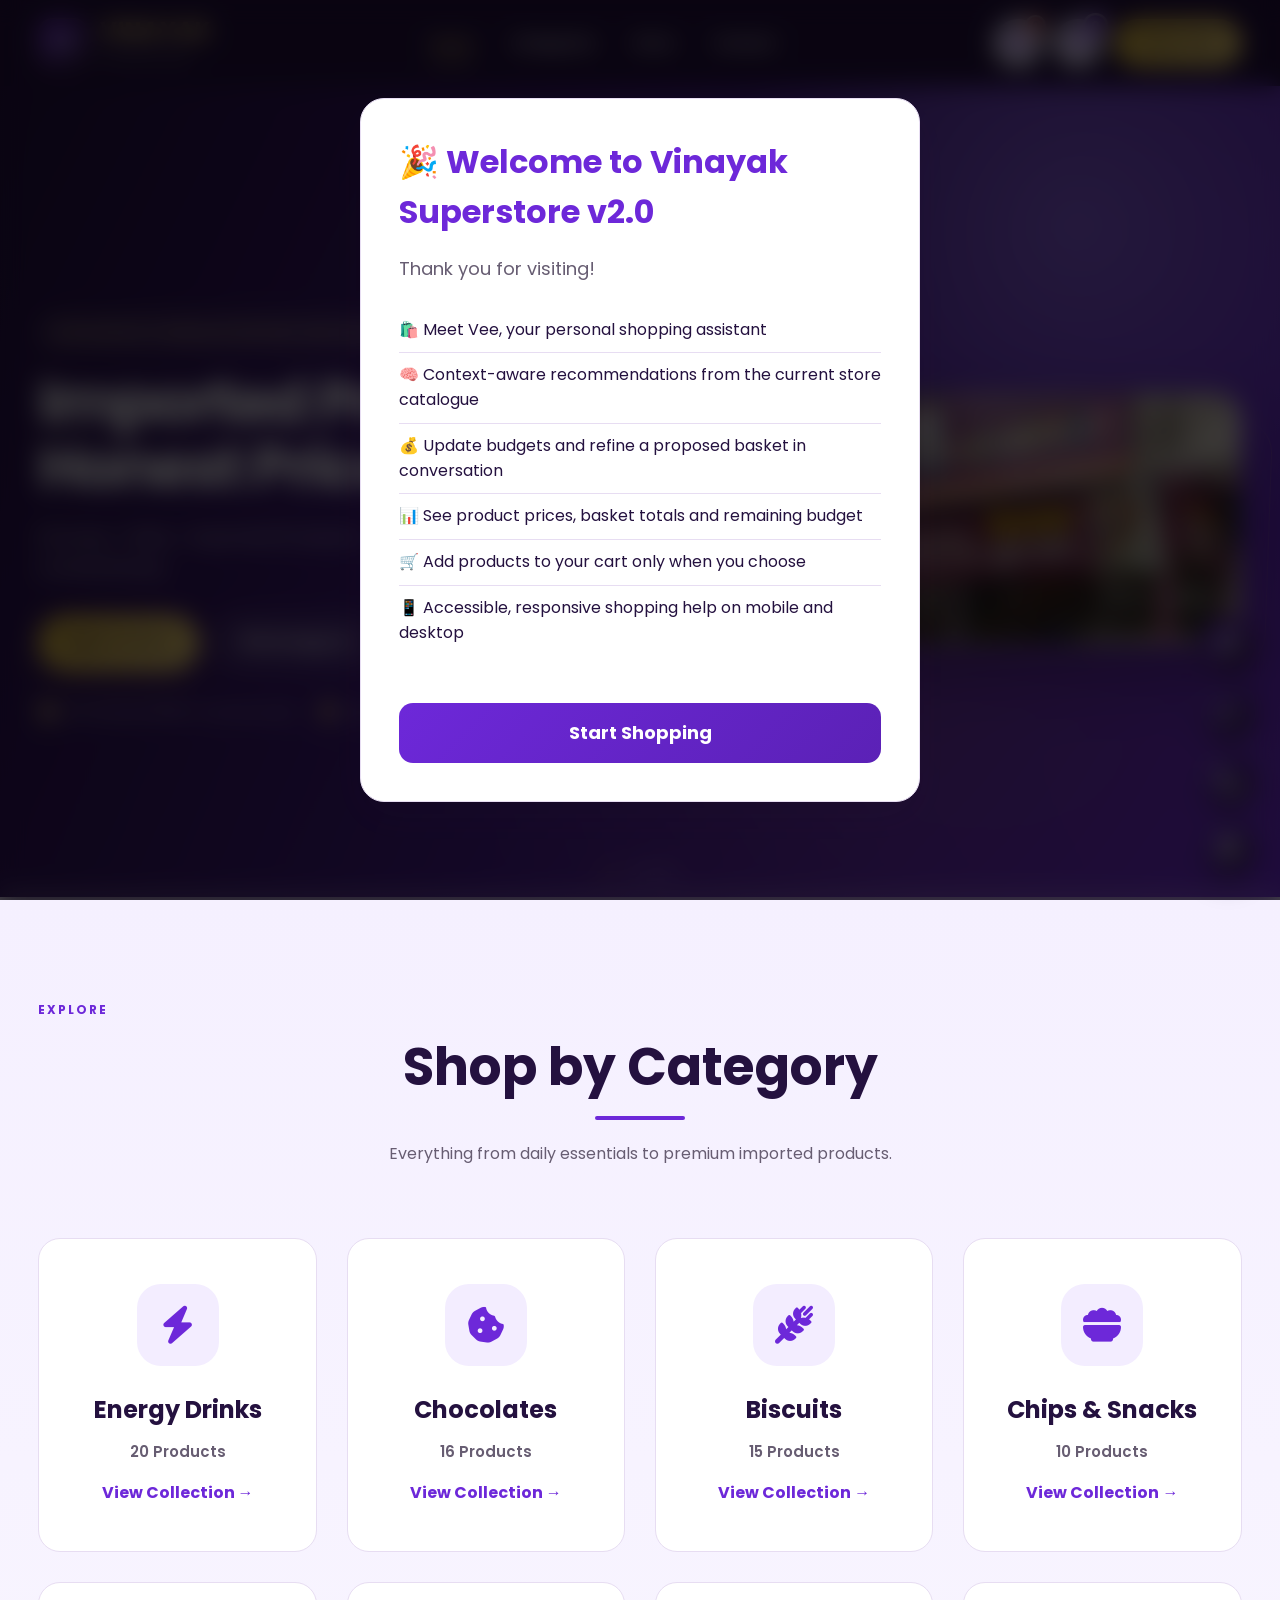
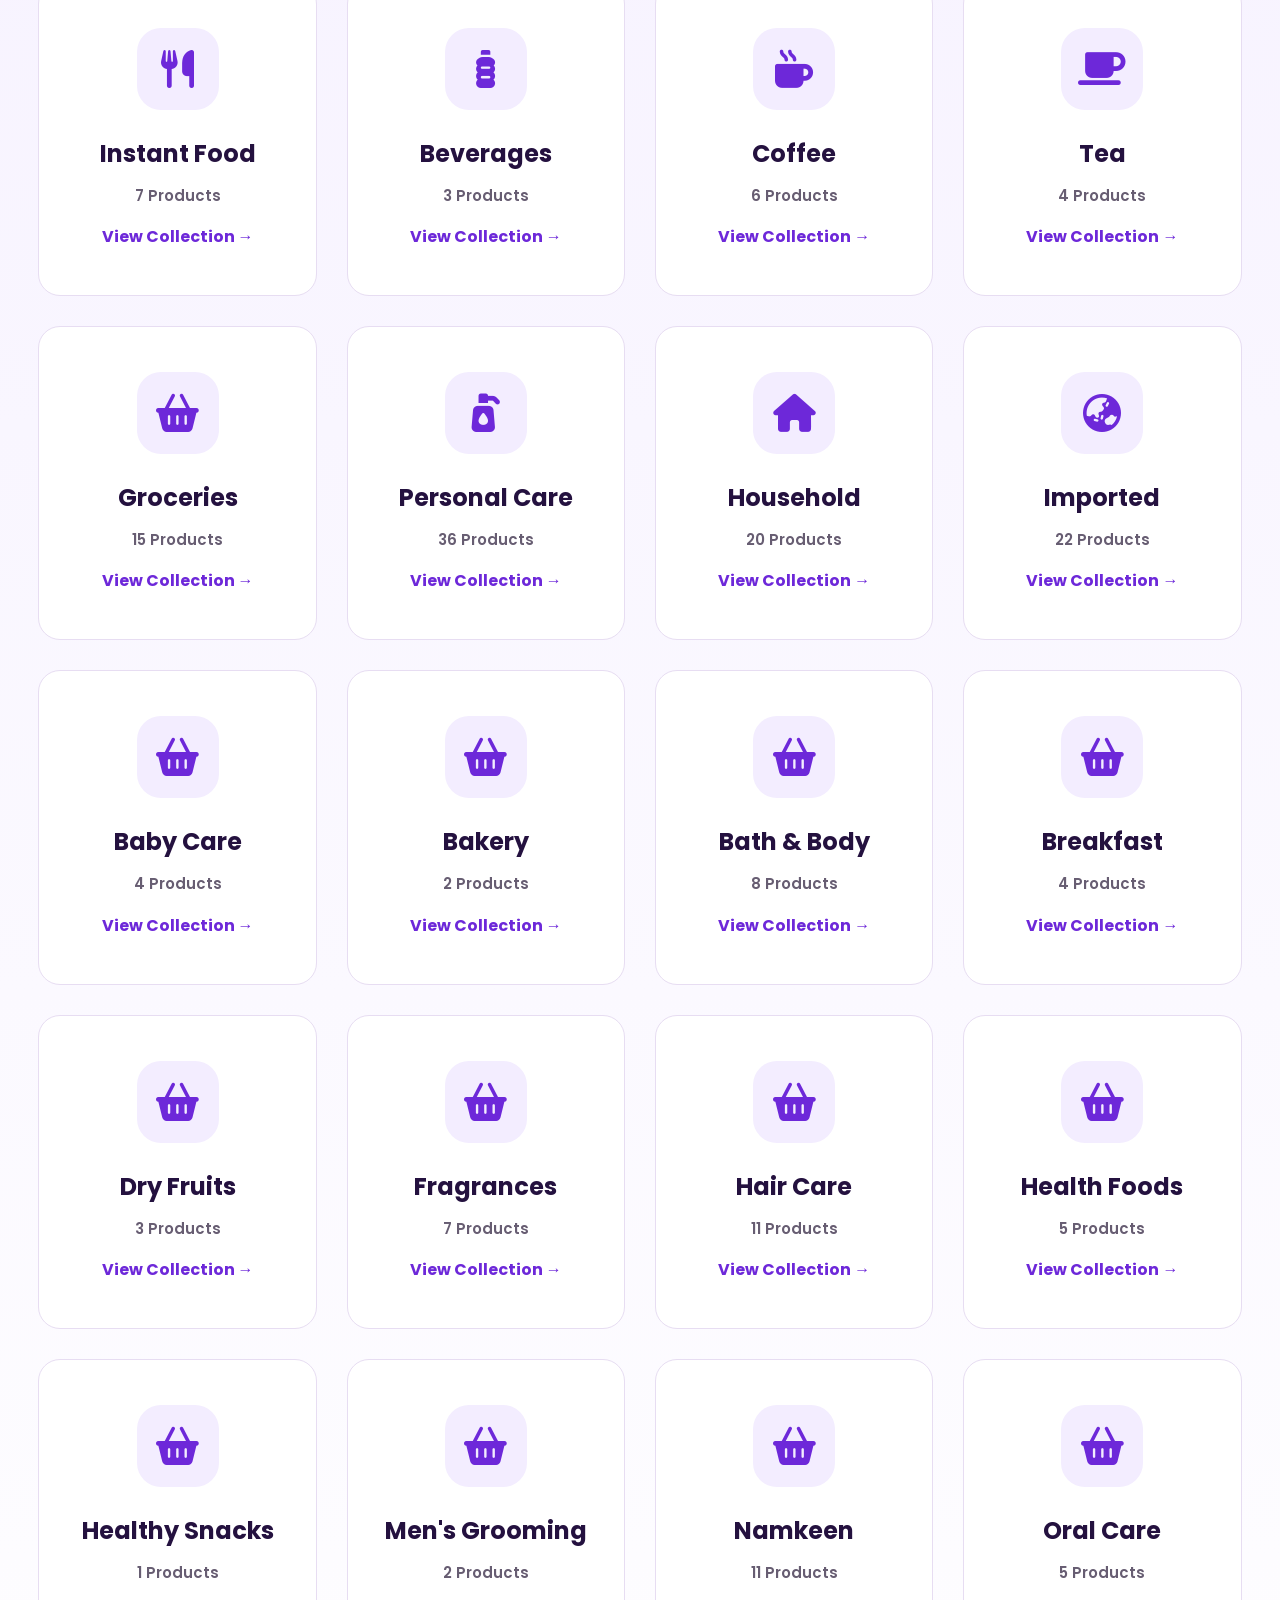
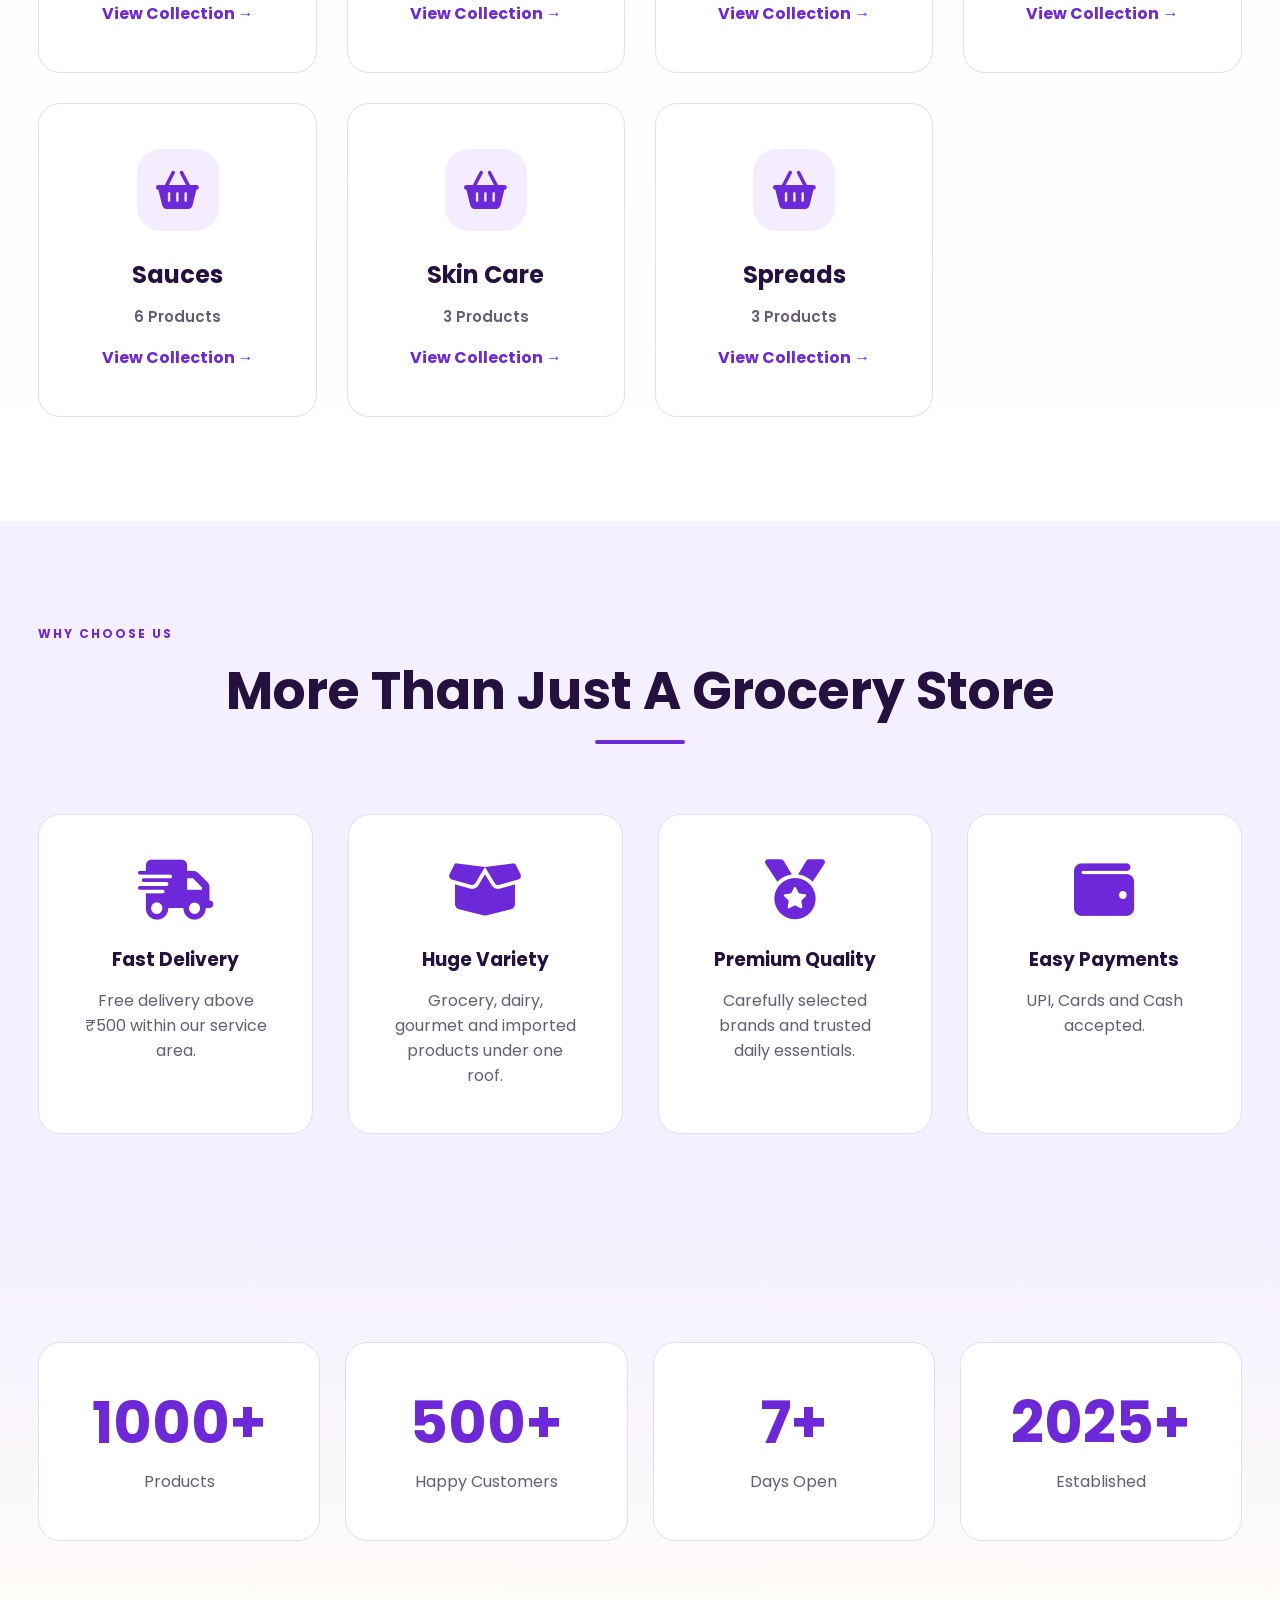
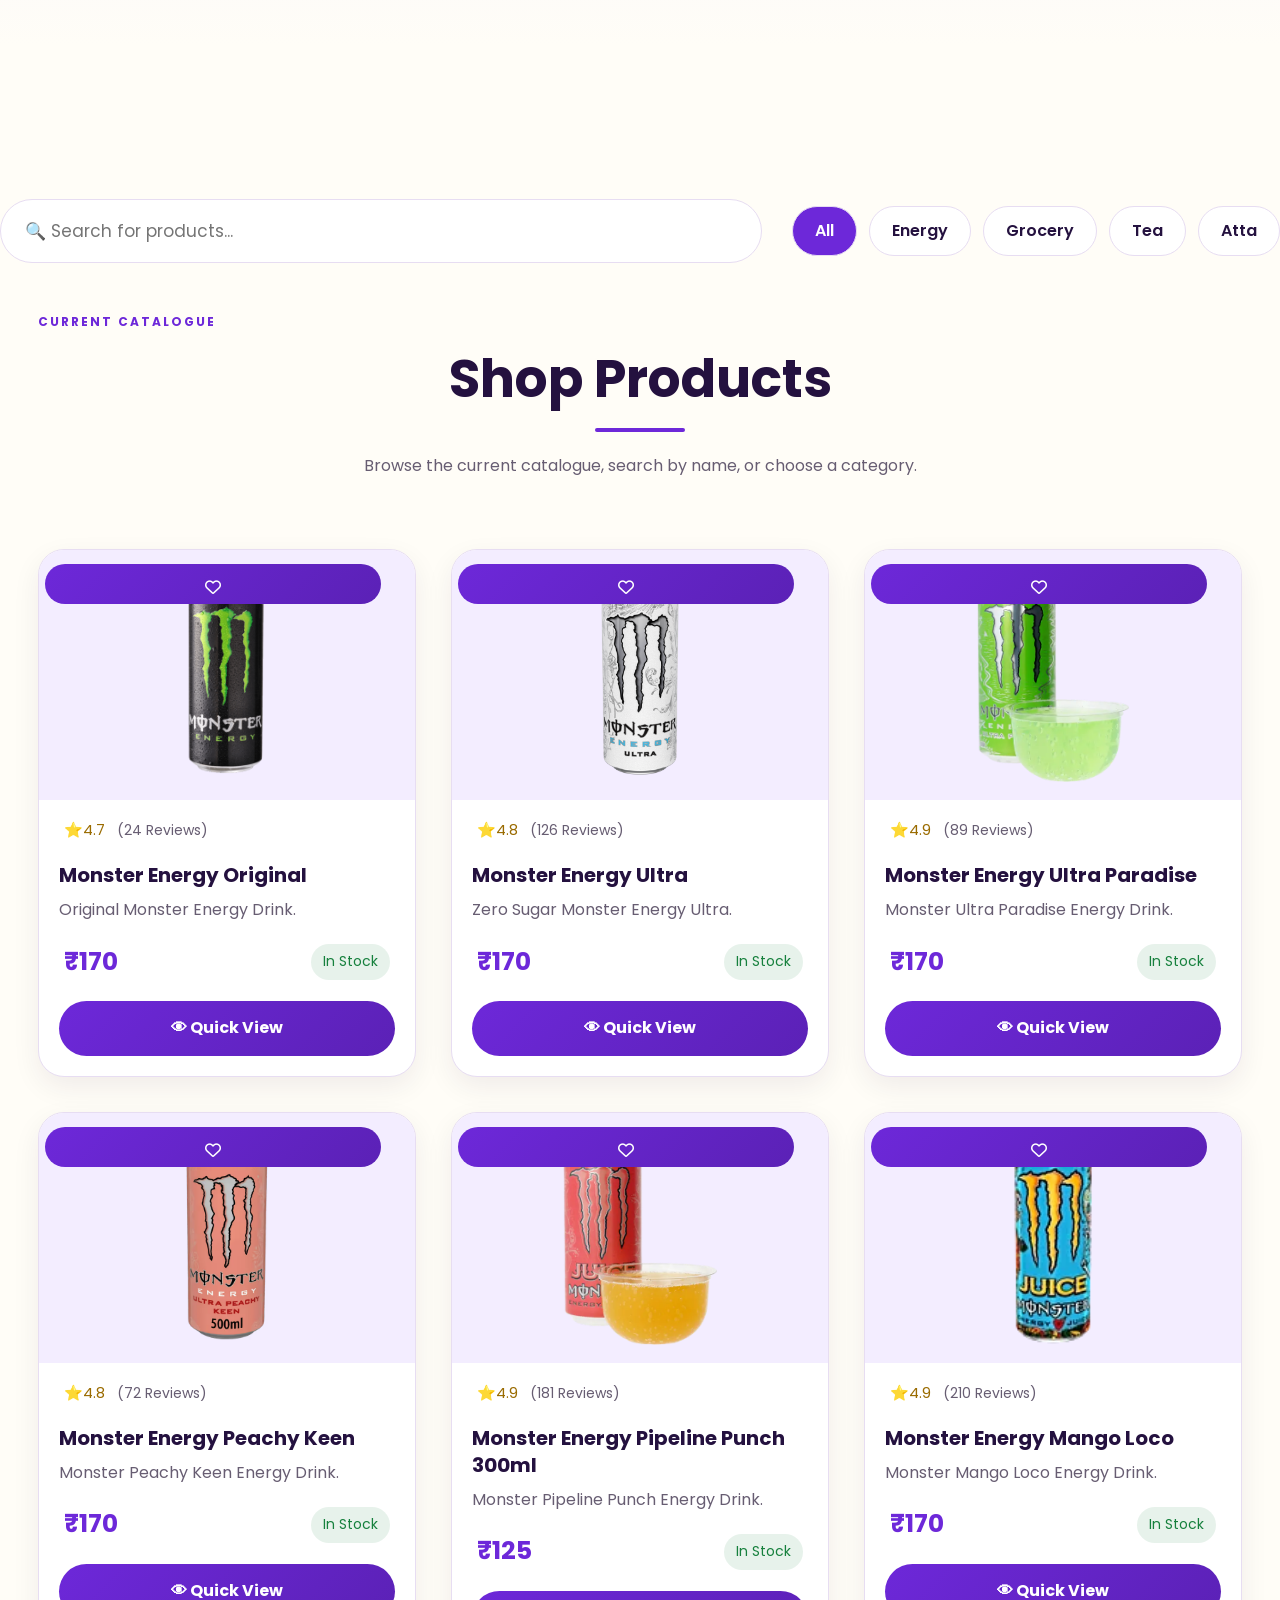
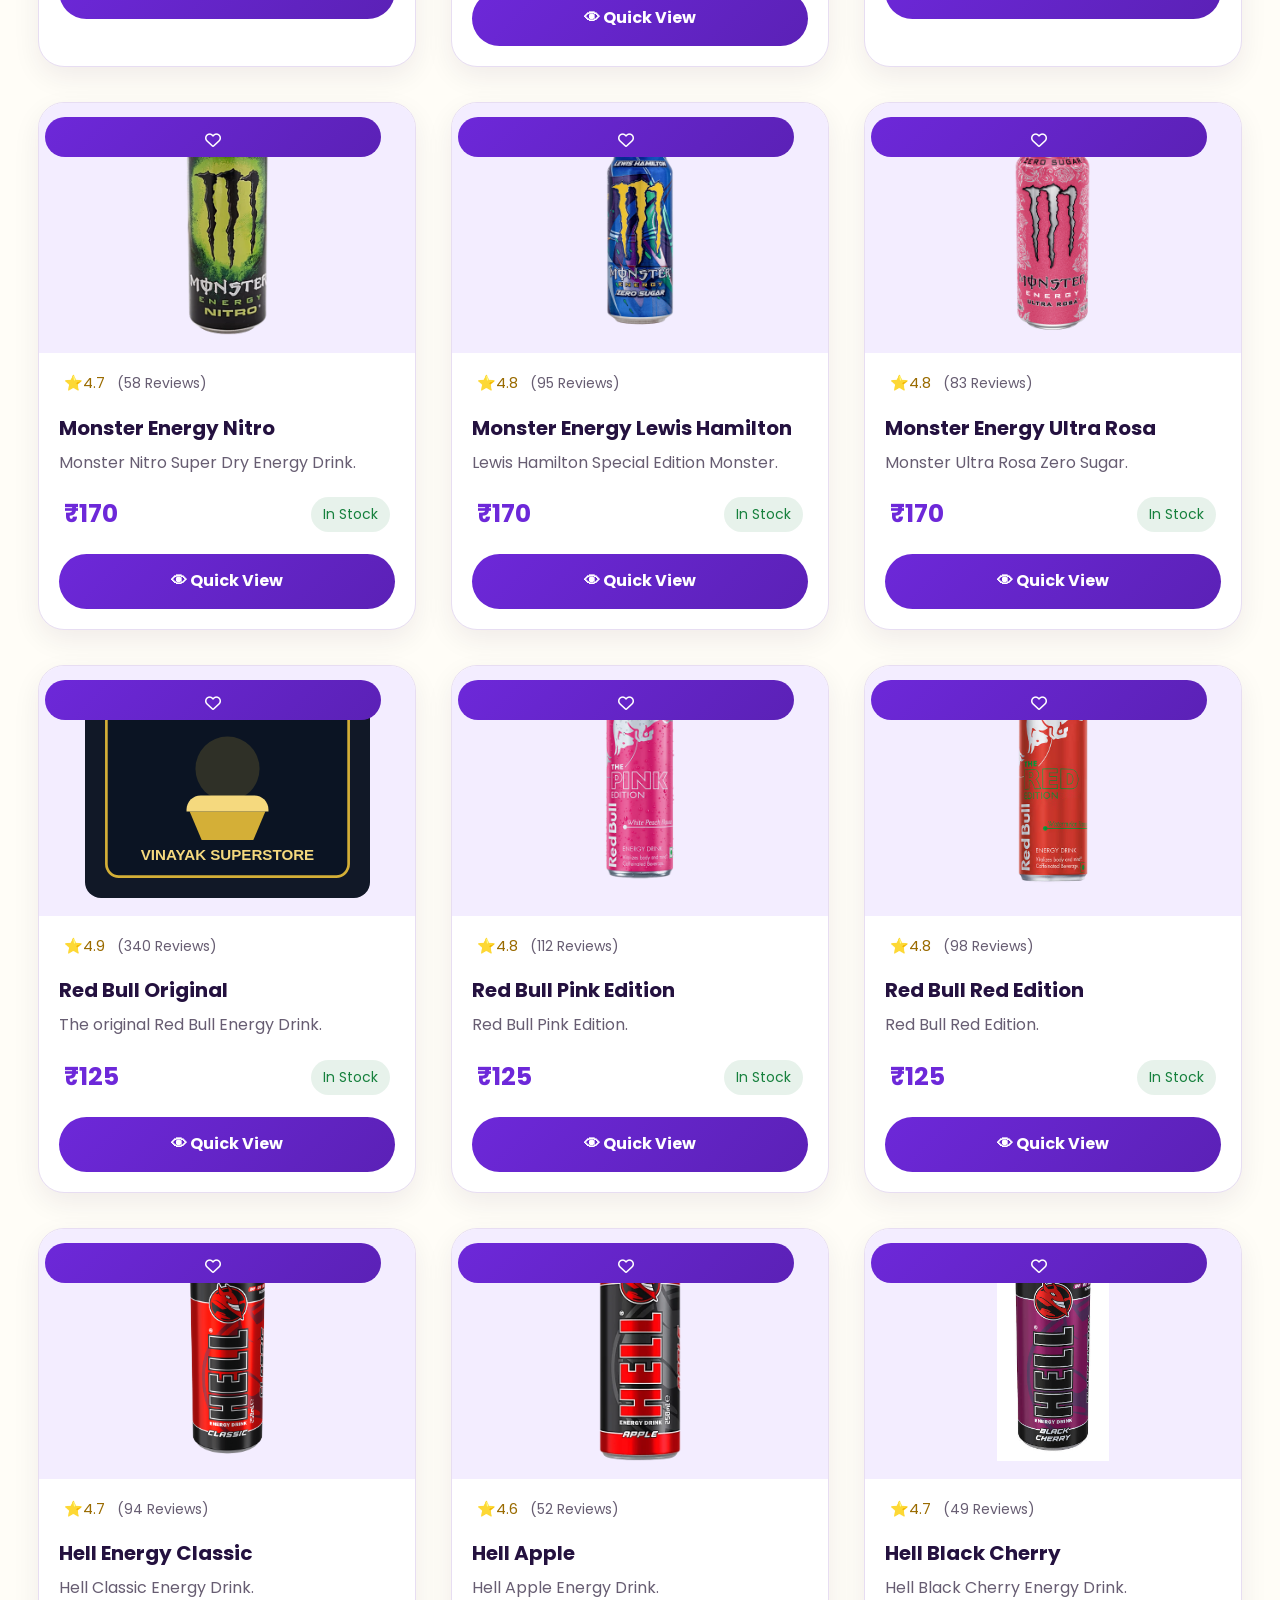
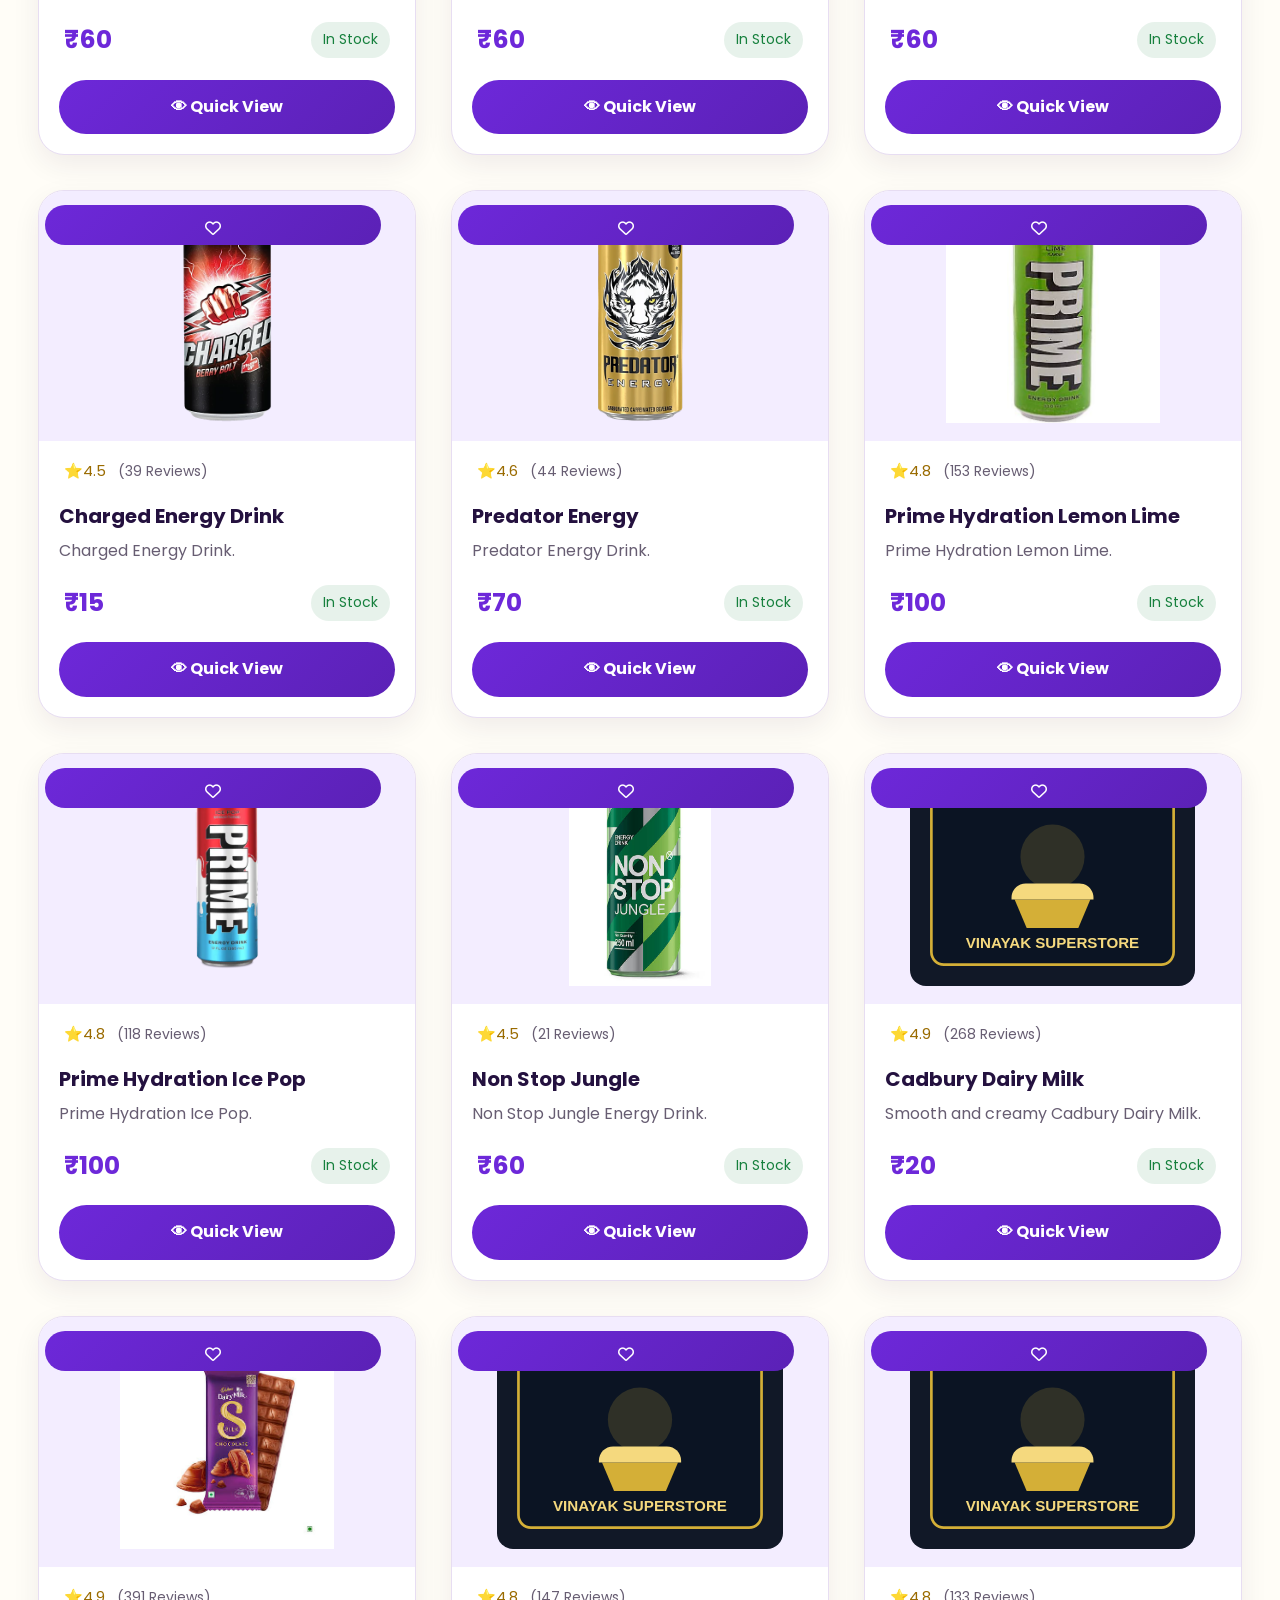
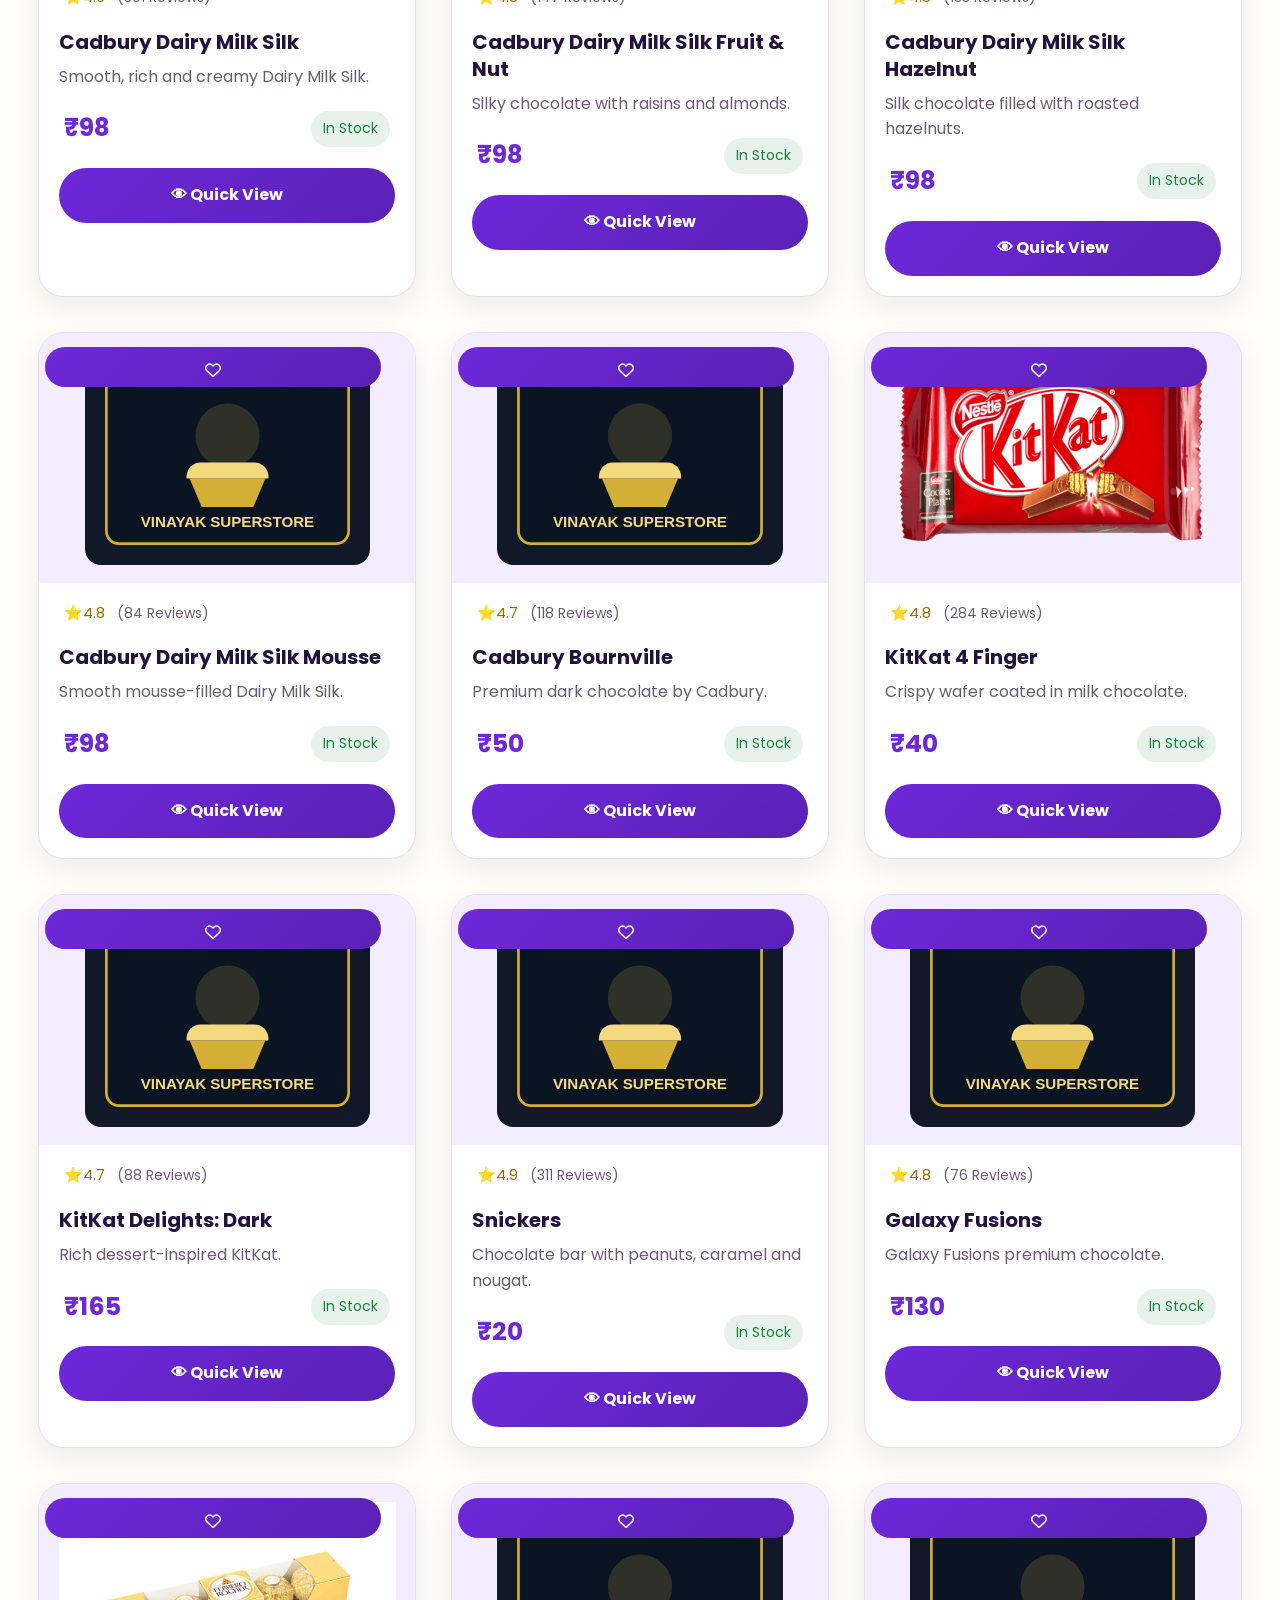
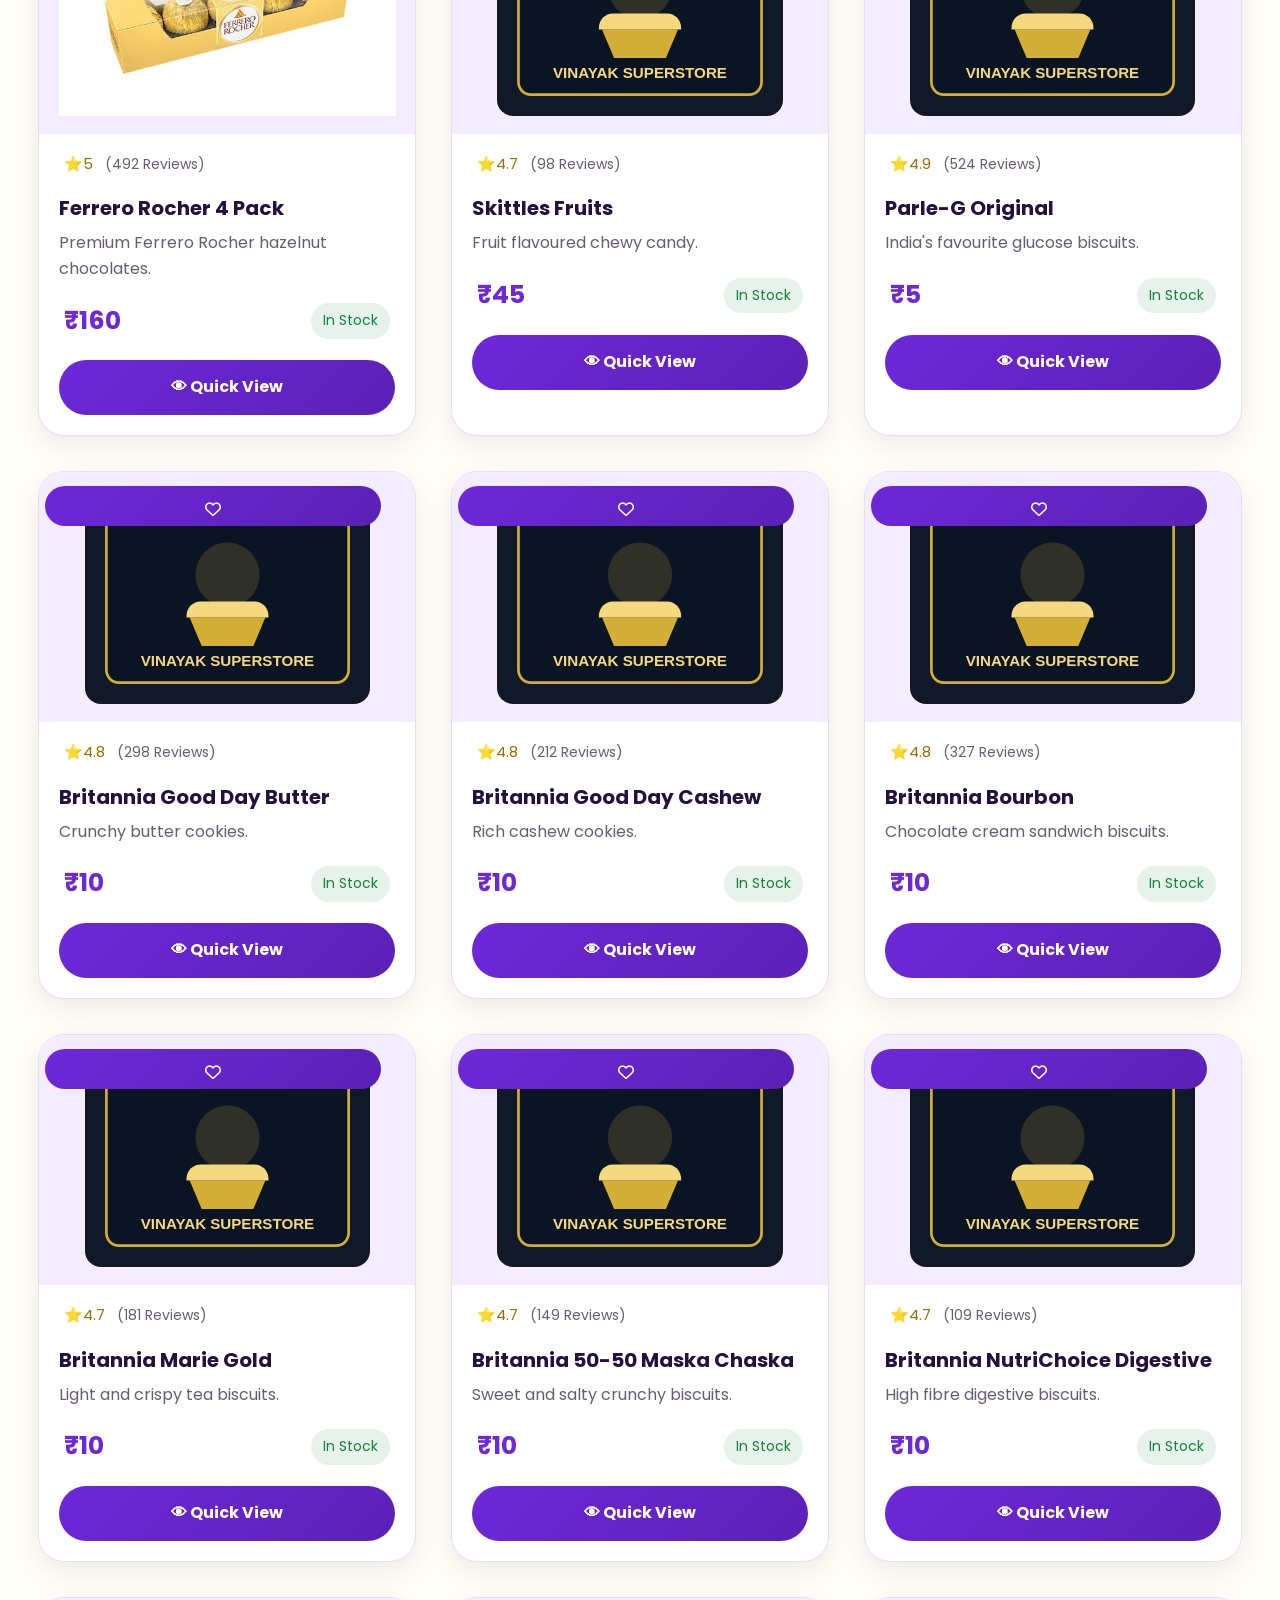
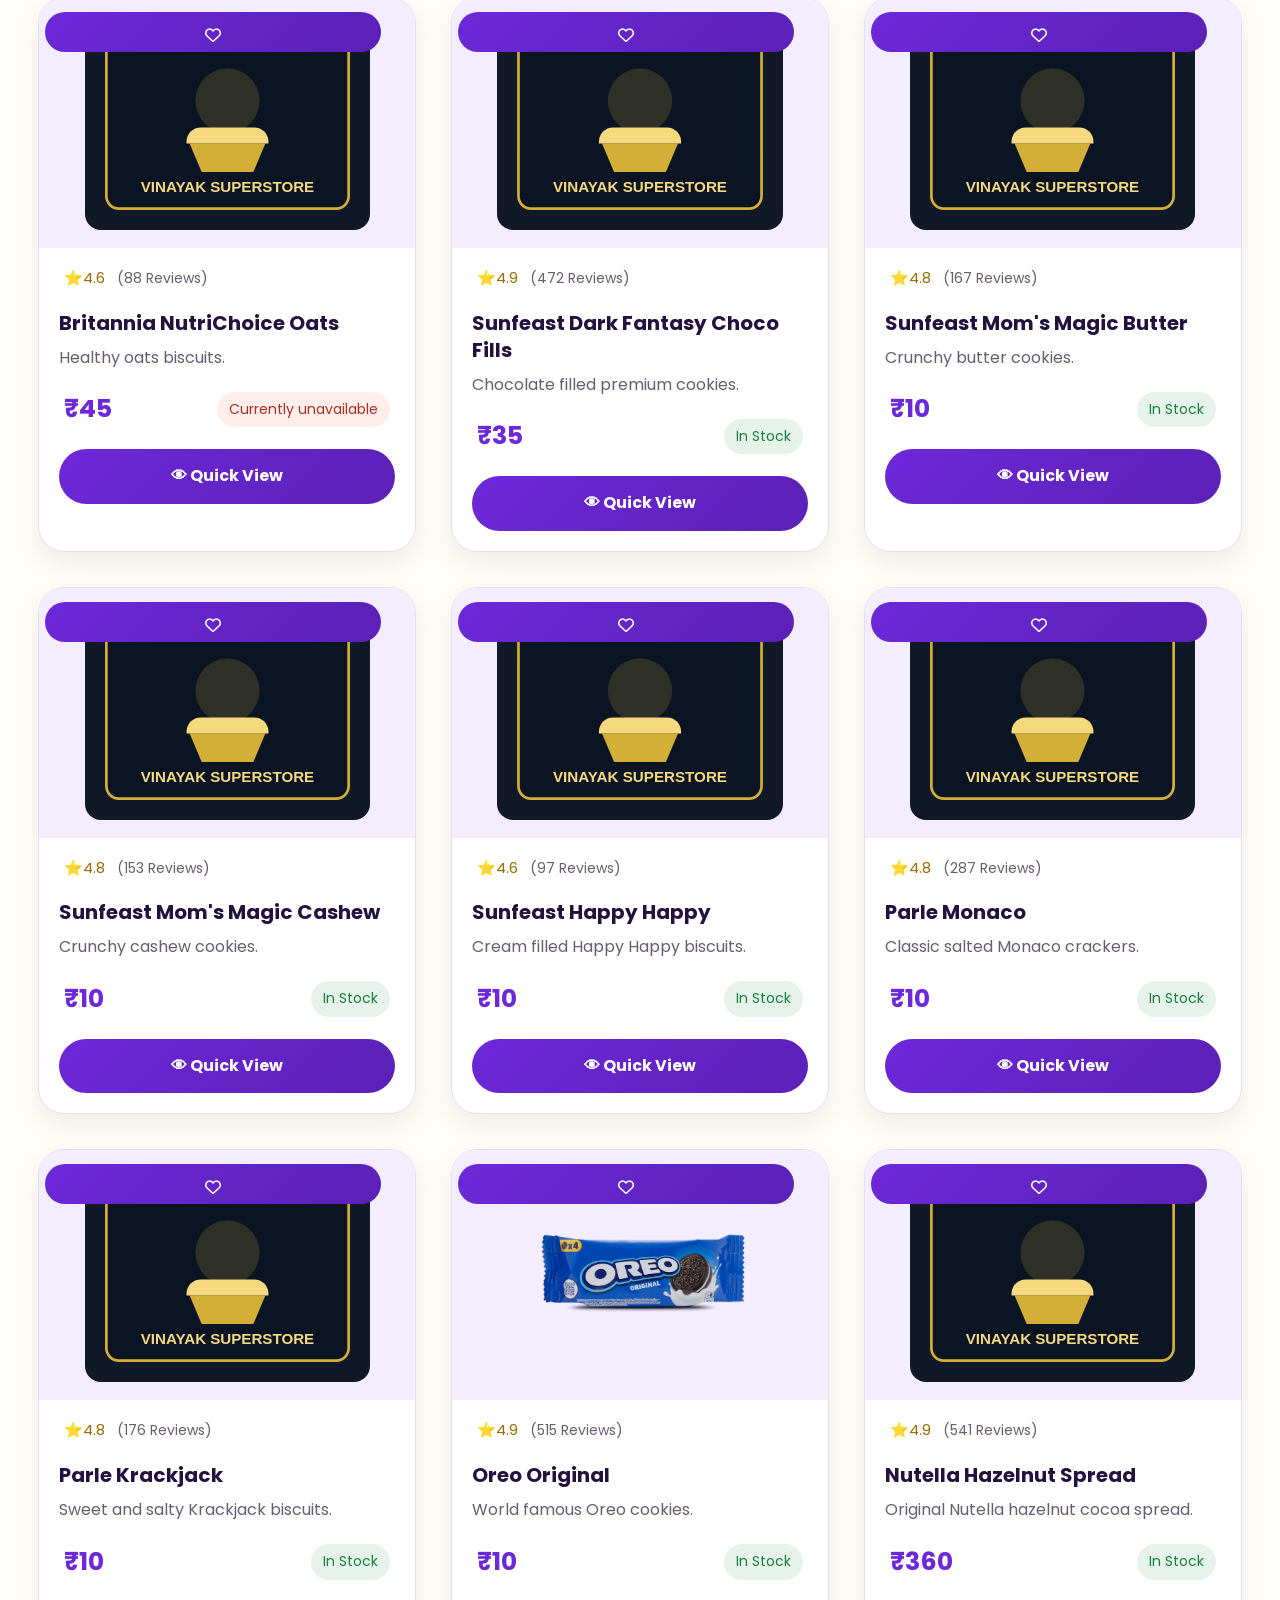
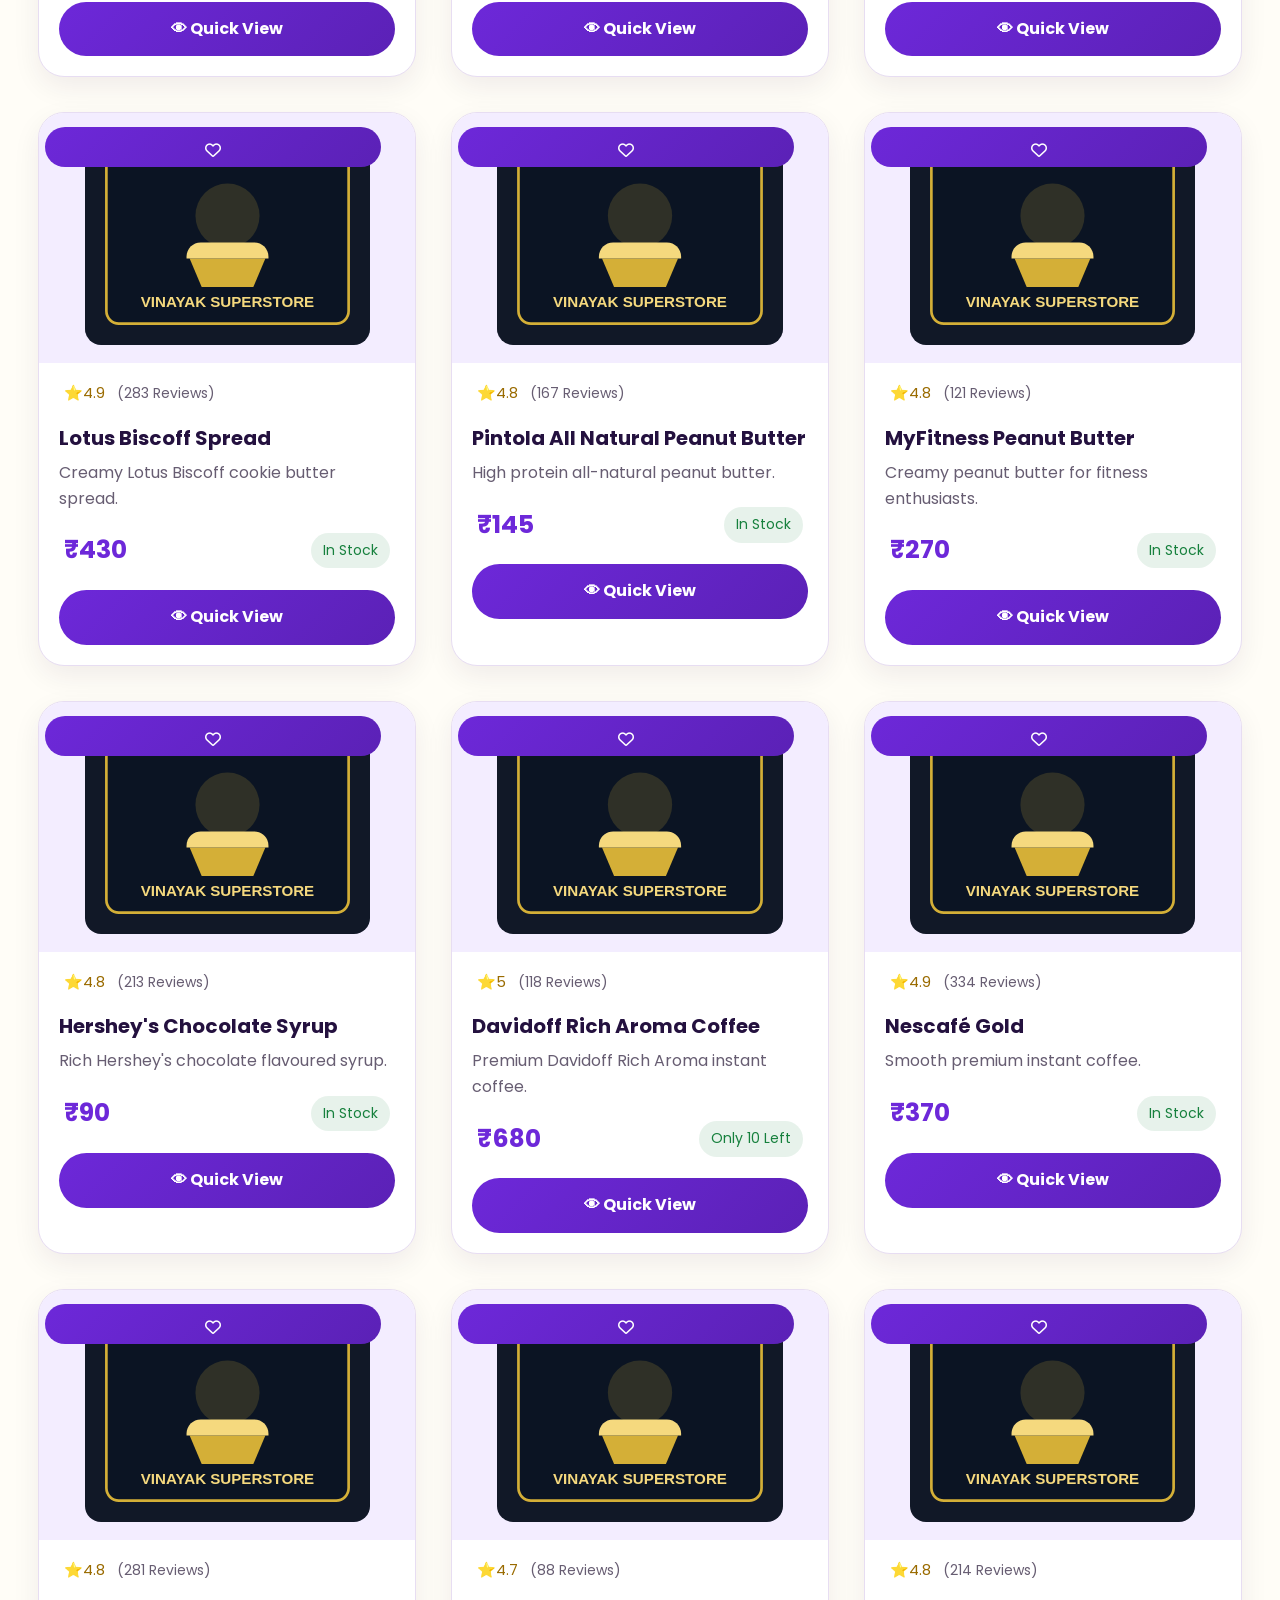
==== commit c5ada05e: "Update v2.1" ====
--- a/index.html
+++ b/index.html
@@ -53,6 +53,7 @@
 <link rel="stylesheet" href="styles/wishlist.css">
 <link rel="stylesheet" href="styles/accessibility.css">
 <link rel="stylesheet" href="styles/progress.css">
+<link rel="stylesheet" href="styles/checkout.css">
 
 </head>
 
@@ -257,7 +258,7 @@
 
                     <i class="fa-solid fa-truck-fast"></i>
 
-                    Free Delivery ₹500+
+                    Free Delivery ₹500+ in service area
 
                 </div>
 
@@ -557,8 +558,9 @@
         <input
             type="text"
             id="searchInput"
+            aria-label="Search products"
             placeholder="🔍 Search for products..."
-            onkeyup="searchProducts(this.value)"
+            oninput="searchProducts(this.value)"
         >
 
     </div>
@@ -593,23 +595,23 @@
 
         <p class="section-tag">
 
-            CUSTOMER FAVOURITES
+            CURRENT CATALOGUE
 
         </p>
 
         <h2>
 
-            Trending Products
+            Shop Products
 
         </h2>
 
         <p class="section-description">
 
-            Some of our most popular picks.
+            Browse the current catalogue, search by name, or choose a category.
 
         </p>
 
-        <div class="product-grid">
+        <div class="product-grid" aria-live="polite" aria-busy="true">
 
         </div>
 
@@ -1205,19 +1207,17 @@
 
 <span>Delivery</span>
 
-<strong style="color:#22C55E;">
-
-FREE
-
-</strong>
-
-</div>
-
-</div>
+<strong class="delivery-pending">Check service area at checkout</strong>
+
+</div>
+
+</div>
+
+<p class="cart-delivery-note">The store will check your address and confirm delivery eligibility and any charge.</p>
 
         <button
             class="checkout-btn"
-            onclick="checkoutWhatsApp()">
+            onclick="beginCheckout()">
 
             Checkout
 
@@ -1225,6 +1225,75 @@
 
     </div>
 
+</div>
+
+<!-- ==========================================
+            CUSTOMER CHECKOUT
+========================================== -->
+
+<div class="checkout-overlay" id="checkoutOverlay" hidden>
+    <section class="checkout-modal" id="checkoutModal" role="dialog" aria-modal="true" aria-labelledby="checkoutTitle" aria-describedby="checkoutDescription" tabindex="-1">
+        <header class="checkout-header">
+            <div class="checkout-brand" aria-hidden="true"><span>VS</span><strong>VINAYAK SUPERSTORE</strong></div>
+            <button class="checkout-close" type="button" data-close-checkout aria-label="Close checkout">×</button>
+        </header>
+
+        <div class="checkout-step" id="checkoutDetailsStep">
+            <p class="checkout-eyebrow">CHECKOUT</p>
+            <h2 id="checkoutTitle">Complete Your Order</h2>
+            <p class="checkout-intro" id="checkoutDescription">Tell us where to deliver your order.</p>
+            <form id="customerDetailsForm" novalidate>
+                <div class="checkout-field">
+                    <label for="customerName">Full name</label>
+                    <input id="customerName" name="name" type="text" autocomplete="name" maxlength="120" required aria-describedby="customerNameError">
+                    <small class="field-error" id="customerNameError" hidden></small>
+                </div>
+                <div class="checkout-field">
+                    <label for="customerPhone">Phone number</label>
+                    <div class="phone-input"><span aria-hidden="true">+91</span><input id="customerPhone" name="phone" type="tel" inputmode="tel" autocomplete="tel-national" maxlength="18" placeholder="98765 43210" required aria-describedby="customerPhoneHint customerPhoneError"></div>
+                    <small class="field-hint" id="customerPhoneHint">Indian mobile number</small>
+                    <small class="field-error" id="customerPhoneError" hidden></small>
+                </div>
+                <div class="checkout-field">
+                    <label for="customerAddress">Delivery address</label>
+                    <textarea id="customerAddress" name="address" rows="4" maxlength="600" autocomplete="street-address" placeholder="House or flat, street, locality, landmark, city and PIN code" required aria-describedby="customerAddressError"></textarea>
+                    <small class="field-error" id="customerAddressError" hidden></small>
+                </div>
+                <p class="checkout-privacy">We use these details to prepare and deliver this order.</p>
+                <p class="checkout-error" id="detailsCheckoutError" role="alert" hidden></p>
+                <div class="checkout-actions">
+                    <button class="checkout-secondary" type="button" data-back-to-cart>Back to Cart</button>
+                    <button class="checkout-primary" type="submit" id="continueToReview">Continue</button>
+                </div>
+            </form>
+        </div>
+
+        <section class="checkout-step" id="checkoutReviewStep" aria-labelledby="reviewTitle" hidden>
+            <p class="checkout-eyebrow">PLEASE CHECK BEFORE PLACING YOUR ORDER</p>
+            <h2 id="reviewTitle">Review your order</h2>
+            <div class="review-customer" id="reviewCustomer"></div>
+            <div class="review-items" id="reviewItems"></div>
+            <div class="review-totals" id="reviewTotals"></div>
+            <p class="review-note" id="reviewNote">The store will confirm delivery charges and payment method.</p>
+            <p class="checkout-error" id="reviewCheckoutError" role="alert" hidden></p>
+            <div class="checkout-actions checkout-actions-wrap">
+                <button class="checkout-secondary" type="button" data-edit-details>Edit details</button>
+                <button class="checkout-secondary" type="button" data-edit-cart>Edit cart</button>
+                <button class="checkout-primary" type="button" id="placeOrderButton">Place order</button>
+            </div>
+        </section>
+
+        <section class="checkout-step" id="checkoutConfirmationStep" aria-labelledby="confirmationTitle" aria-live="polite" hidden>
+            <div class="confirmation-mark" aria-hidden="true">✓</div>
+            <p class="checkout-eyebrow">ORDER RECEIVED</p>
+            <h2 id="confirmationTitle">Your order is confirmed</h2>
+            <p class="confirmation-copy" id="confirmationCopy">Vinayak Superstore has received your order.</p>
+            <dl class="confirmation-details" id="confirmationDetails"></dl>
+            <div class="review-items confirmation-items" id="confirmationItems"></div>
+            <a class="checkout-whatsapp" id="confirmationWhatsApp" href="https://wa.me/919779562555" target="_blank" rel="noopener noreferrer">Message the store on WhatsApp</a>
+            <button class="checkout-primary confirmation-done" type="button" data-checkout-done>Done</button>
+        </section>
+    </section>
 </div>
 
 <!-- ===========================================
@@ -1297,8 +1366,6 @@
 <div class="cursor-glow"></div>
 <img id="flyingProduct" src="" alt="">
 
-<script src="https://unpkg.com/scrollreveal"></script>
-
 <script src="scripts/products.js"></script>
 <script src="scripts/cart.js"></script>
 <script src="scripts/wishlist.js"></script>
--- a/styles/toast.css
+++ b/styles/toast.css
@@ -1,6 +1,8 @@
 .toast { position: fixed; z-index: 99999; right: 24px; bottom: 24px; display: flex; min-width: min(320px, calc(100vw - 32px)); align-items: center; gap: 14px; padding: 15px 18px; border: 1px solid var(--border); border-left: 4px solid var(--success); border-radius: 16px; color: var(--text); background: #fff; box-shadow: 0 14px 38px rgba(36, 17, 63, .16); opacity: 0; transform: translateY(16px); transition: opacity .25s ease, transform .25s ease; }
 .toast.show { opacity: 1; transform: translateY(0); }
+.toast.is-error { border-left-color: #b42318; }
 .toast-icon { display: flex; width: 44px; height: 44px; flex: 0 0 auto; align-items: center; justify-content: center; border-radius: 50%; color: var(--success); background: rgba(22, 128, 61, .1); font-size: 20px; font-weight: 700; }
+.toast.is-error .toast-icon { color: #b42318; background: rgba(180, 35, 24, .1); }
 .toast-content { flex: 1; }
 .toast-content h4 { margin-bottom: 3px; color: var(--text); font-size: 15px; }
 .toast-content p { color: var(--muted); font-size: 13px; }
--- a/styles/checkout.css
+++ b/styles/checkout.css
@@ -0,0 +1,99 @@
+.catalogue-state { display: grid; place-items: center; gap: 14px; min-height: 150px; padding: 28px 18px; border: 1px dashed var(--border); border-radius: 18px; color: var(--muted); text-align: center; }
+.catalogue-state p { max-width: 440px; }
+.catalogue-action { min-height: 42px; padding: 9px 16px; border: 1px solid var(--primary); border-radius: 11px; color: var(--primary); background: #fff; font-weight: 700; }
+.catalogue-action:hover { color: #fff; background: var(--primary); }
+.delivery-pending { color: var(--warning); font-size: 13px; text-align: right; }
+.cart-delivery-note { margin: -8px 0 14px; color: var(--muted); font-size: 11px; line-height: 1.5; }
+.checkout-btn:disabled { cursor: not-allowed; opacity: .55; transform: none; }
+.checkout-overlay[hidden], .checkout-step[hidden], .checkout-field small[hidden], .checkout-error[hidden] { display: none; }
+.checkout-overlay { position: fixed; z-index: 10005; inset: 0; display: flex; align-items: center; justify-content: center; overflow-y: auto; padding: 18px; background: rgba(36, 17, 63, .58); backdrop-filter: blur(5px); }
+.checkout-modal { position: relative; width: min(640px, 100%); max-height: min(92dvh, 900px); overflow-y: auto; padding: clamp(20px, 4vw, 34px); border: 1px solid #efe8f4; border-radius: 24px; background: #fff; box-shadow: 0 24px 80px rgba(23, 13, 40, .28); overscroll-behavior: contain; }
+.checkout-modal > .checkout-step { padding: 0; }
+.checkout-header { display: flex; align-items: center; justify-content: space-between; gap: 16px; margin-bottom: 23px; }
+.checkout-brand { display: flex; align-items: center; gap: 10px; color: var(--deep-plum); font-size: 10px; font-weight: 800; letter-spacing: .11em; }
+.checkout-brand span { display: grid; width: 37px; height: 37px; place-items: center; border-radius: 12px; color: #fff; background: var(--primary); font-size: 12px; letter-spacing: 0; }
+.checkout-close { display: grid; width: 42px; height: 42px; flex: 0 0 auto; place-items: center; border: 1px solid var(--border); border-radius: 50%; color: var(--deep-plum); background: #fff; font-size: 26px; line-height: 1; }
+.checkout-close:hover { background: var(--primary-soft); }
+.checkout-eyebrow { margin-bottom: 7px; color: var(--primary); font-size: 10px; font-weight: 800; letter-spacing: .13em; }
+.checkout-step h2 { margin-bottom: 7px; color: var(--deep-plum); font-size: clamp(25px, 5vw, 32px); line-height: 1.2; letter-spacing: -.035em; }
+.checkout-intro { margin-bottom: 22px; color: var(--muted); font-size: 14px; }
+#customerDetailsForm { display: grid; gap: 15px; }
+.checkout-field { display: grid; gap: 7px; min-width: 0; }
+.checkout-field label { color: var(--deep-plum); font-size: 13px; font-weight: 700; }
+.checkout-field input, .checkout-field textarea { width: 100%; min-height: 48px; border: 1px solid #d9cfe3; border-radius: 11px; padding: 11px 13px; outline: none; color: var(--text); background: #fff; font: inherit; font-size: 14px; }
+.checkout-field textarea { min-height: 110px; resize: vertical; }
+.checkout-field input:focus, .checkout-field textarea:focus { border-color: var(--primary); box-shadow: 0 0 0 3px rgba(109, 40, 217, .13); }
+.checkout-field [aria-invalid="true"] { border-color: #b42332; }
+.phone-input { display: flex; align-items: stretch; min-width: 0; overflow: hidden; border: 1px solid #d9cfe3; border-radius: 11px; }
+.phone-input:focus-within { border-color: var(--primary); box-shadow: 0 0 0 3px rgba(109, 40, 217, .13); }
+.phone-input span { display: grid; min-width: 57px; place-items: center; border-right: 1px solid var(--border); color: var(--deep-plum); background: #faf8fc; font-size: 14px; font-weight: 700; }
+.phone-input input { min-width: 0; border: 0; border-radius: 0; box-shadow: none; }
+.phone-input input:focus { border: 0; box-shadow: none; }
+.field-hint, .field-error { font-size: 11px; }
+.field-hint { color: var(--muted); }
+.field-error, .checkout-error { color: #a32634; }
+.checkout-privacy { color: var(--muted); font-size: 11px; line-height: 1.55; }
+.checkout-error { margin: 0; padding: 10px 12px; border: 1px solid #f0c9cc; border-radius: 9px; background: #fff7f7; font-size: 12px; line-height: 1.5; }
+.checkout-actions { display: flex; align-items: center; justify-content: space-between; gap: 10px; margin-top: 4px; }
+.checkout-primary, .checkout-secondary { display: inline-flex; min-height: 46px; align-items: center; justify-content: center; padding: 10px 17px; border: 1px solid transparent; border-radius: 11px; font-size: 13px; font-weight: 750; text-align: center; transition: background .16s ease, color .16s ease, transform .16s ease; }
+.checkout-primary { color: #fff; background: var(--primary); }
+.checkout-primary:hover:not(:disabled) { background: var(--primary-hover); transform: translateY(-1px); }
+.checkout-primary:disabled { cursor: wait; opacity: .72; }
+.checkout-secondary { border-color: var(--border); color: var(--deep-plum); background: #fff; }
+.checkout-secondary:hover { background: var(--primary-soft); }
+.review-customer { display: grid; gap: 3px; margin: 18px 0; padding: 14px 15px; border: 1px solid var(--border); border-radius: 13px; background: #fcfaff; color: var(--deep-plum); font-size: 13px; overflow-wrap: anywhere; }
+.review-customer p { color: var(--muted); }
+.review-items { display: grid; gap: 0; max-height: 260px; overflow-y: auto; border-top: 1px solid var(--border); border-bottom: 1px solid var(--border); }
+.review-item { display: grid; grid-template-columns: minmax(0, 1fr) auto; gap: 8px 14px; padding: 12px 2px; border-bottom: 1px solid #f0ebf4; font-size: 12px; }
+.review-item:last-child { border-bottom: 0; }
+.review-item strong { color: var(--deep-plum); }
+.review-item small { grid-column: 1; color: var(--muted); }
+.review-item span { grid-column: 2; grid-row: 1 / span 2; align-self: center; color: var(--deep-plum); font-weight: 700; text-align: right; }
+.review-totals { display: grid; gap: 7px; margin-top: 14px; }
+.review-totals div { display: flex; align-items: baseline; justify-content: space-between; gap: 12px; color: var(--muted); font-size: 13px; }
+.review-totals .review-total { padding-top: 8px; border-top: 1px solid var(--border); color: var(--deep-plum); font-size: 17px; font-weight: 800; }
+.review-note { margin: 13px 0 15px; color: var(--muted); font-size: 11px; line-height: 1.6; }
+.checkout-actions-wrap { justify-content: flex-end; flex-wrap: wrap; }
+.checkout-actions-wrap .checkout-primary { margin-left: auto; }
+.confirmation-mark { display: grid; width: 54px; height: 54px; margin-bottom: 16px; place-items: center; border-radius: 50%; color: #fff; background: #16803d; font-size: 26px; font-weight: 800; }
+.confirmation-copy { margin: 10px 0 18px; color: var(--muted); font-size: 13px; }
+.confirmation-details { display: grid; grid-template-columns: 1fr 1fr; gap: 12px; margin: 0 0 18px; }
+.confirmation-details div { min-width: 0; padding: 12px; border-radius: 10px; background: #faf8fc; }
+.confirmation-details .address-detail { grid-column: 1 / -1; }
+.confirmation-details dt { margin-bottom: 4px; color: var(--muted); font-size: 10px; font-weight: 700; text-transform: uppercase; letter-spacing: .06em; }
+.confirmation-details dd { color: var(--deep-plum); font-size: 12px; font-weight: 650; overflow-wrap: anywhere; white-space: pre-line; }
+.confirmation-items { margin-bottom: 17px; }
+.checkout-whatsapp { display: flex; min-height: 44px; align-items: center; justify-content: center; margin-top: 10px; border: 1px solid #b9e3c6; border-radius: 11px; color: #176a34; background: #f3fbf5; font-size: 12px; font-weight: 750; text-align: center; }
+.checkout-whatsapp:hover { background: #eaf7ee; }
+.confirmation-done { width: 100%; margin-top: 10px; }
+body.checkout-open { overflow: hidden; }
+
+@media (max-width: 600px) {
+    .checkout-overlay { align-items: flex-end; padding: 0; }
+    .checkout-modal { width: 100%; max-height: 94dvh; padding: 19px 17px calc(18px + env(safe-area-inset-bottom)); border-radius: 22px 22px 0 0; }
+    .checkout-header { margin-bottom: 18px; }
+    .checkout-actions { align-items: stretch; }
+    .checkout-actions > button { min-width: 0; flex: 1; padding-inline: 11px; }
+    .checkout-actions-wrap { display: grid; grid-template-columns: 1fr 1fr; }
+    .checkout-actions-wrap .checkout-primary { grid-column: 1 / -1; margin-left: 0; }
+}
+
+@media (max-width: 360px) {
+    .checkout-modal { padding-inline: 14px; }
+    .checkout-brand { gap: 7px; font-size: 9px; }
+    .checkout-brand span { width: 33px; height: 33px; }
+    .checkout-field input, .checkout-field textarea { font-size: 13px; }
+}
+
+@media (max-width: 600px) and (max-height: 680px) {
+    .checkout-modal { padding-top: 14px; padding-bottom: calc(12px + env(safe-area-inset-bottom)); }
+    .checkout-header { margin-bottom: 12px; }
+    .checkout-intro { margin-bottom: 12px; }
+    #customerDetailsForm { gap: 10px; }
+    .checkout-field { gap: 5px; }
+    .checkout-field textarea { min-height: 78px; }
+}
+
+@media (prefers-reduced-motion: reduce) {
+    .checkout-primary, .checkout-secondary, .catalogue-action { transition: none; }
+}
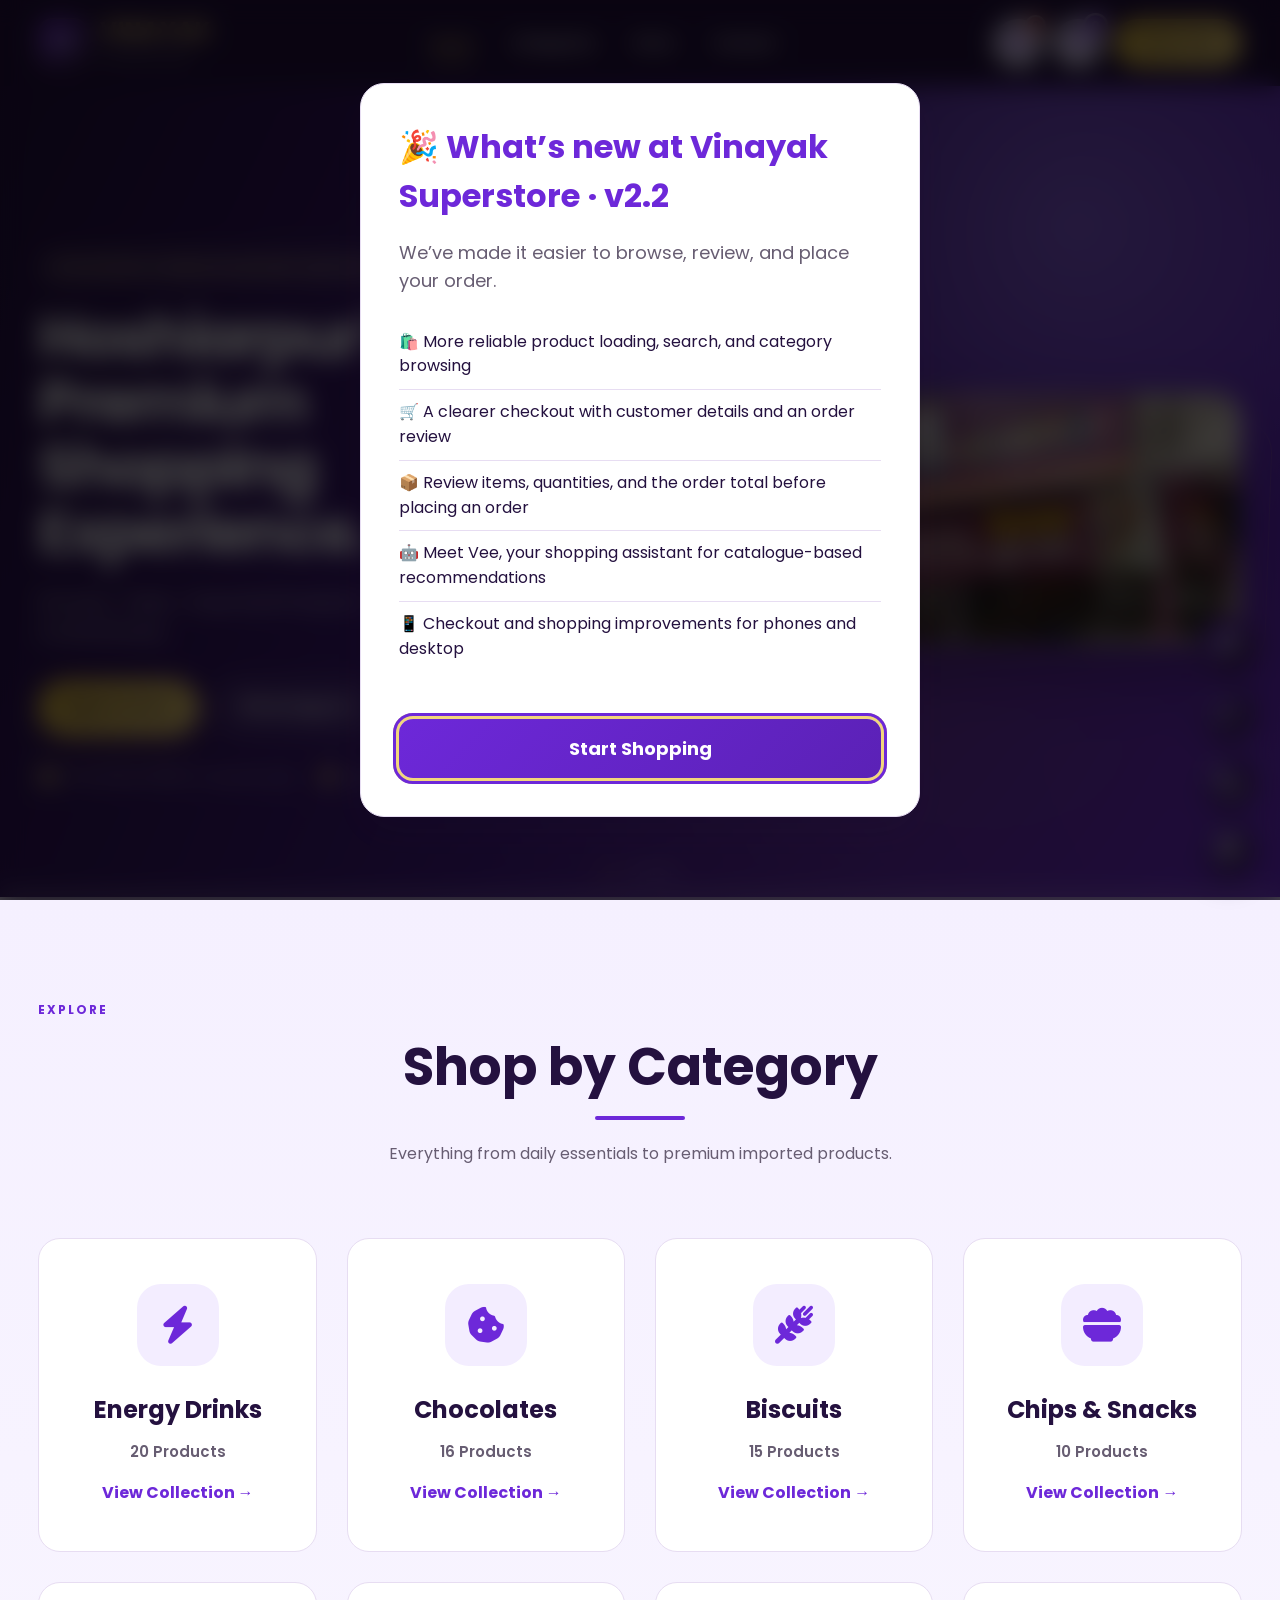
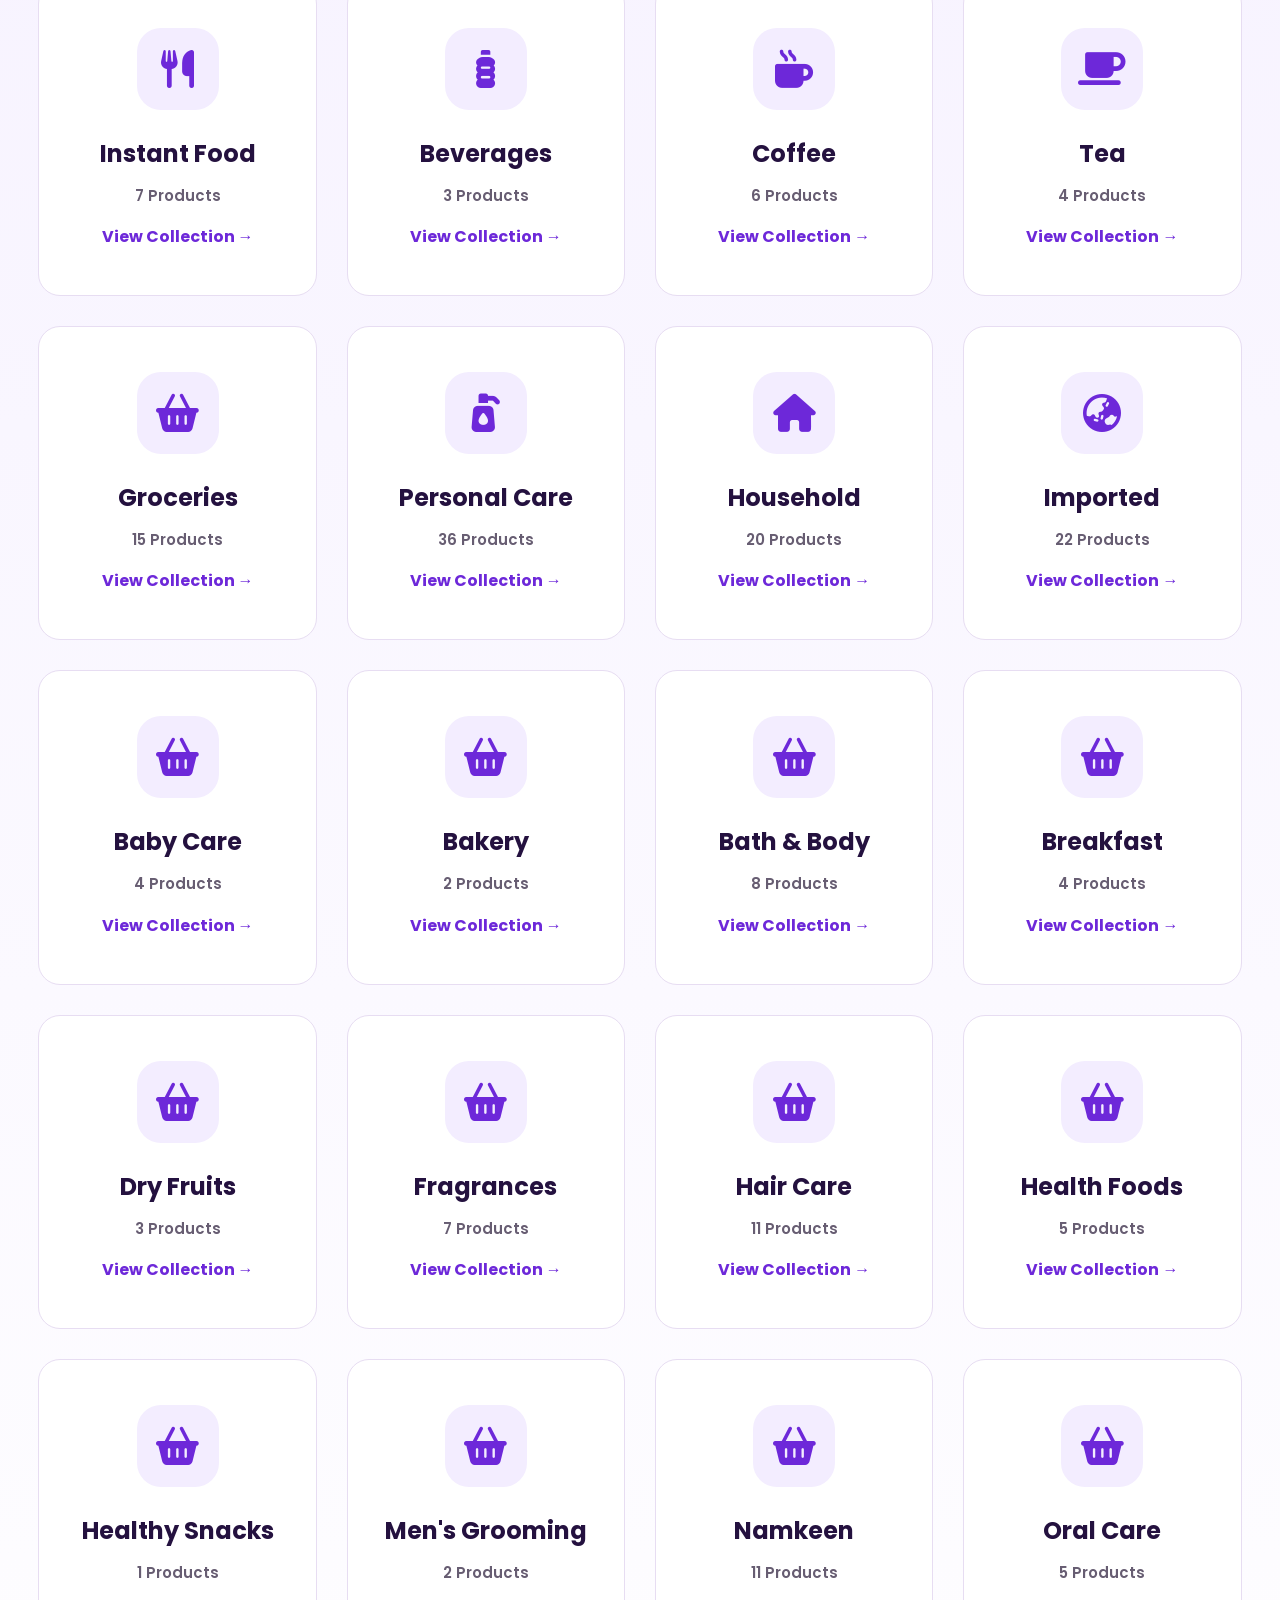
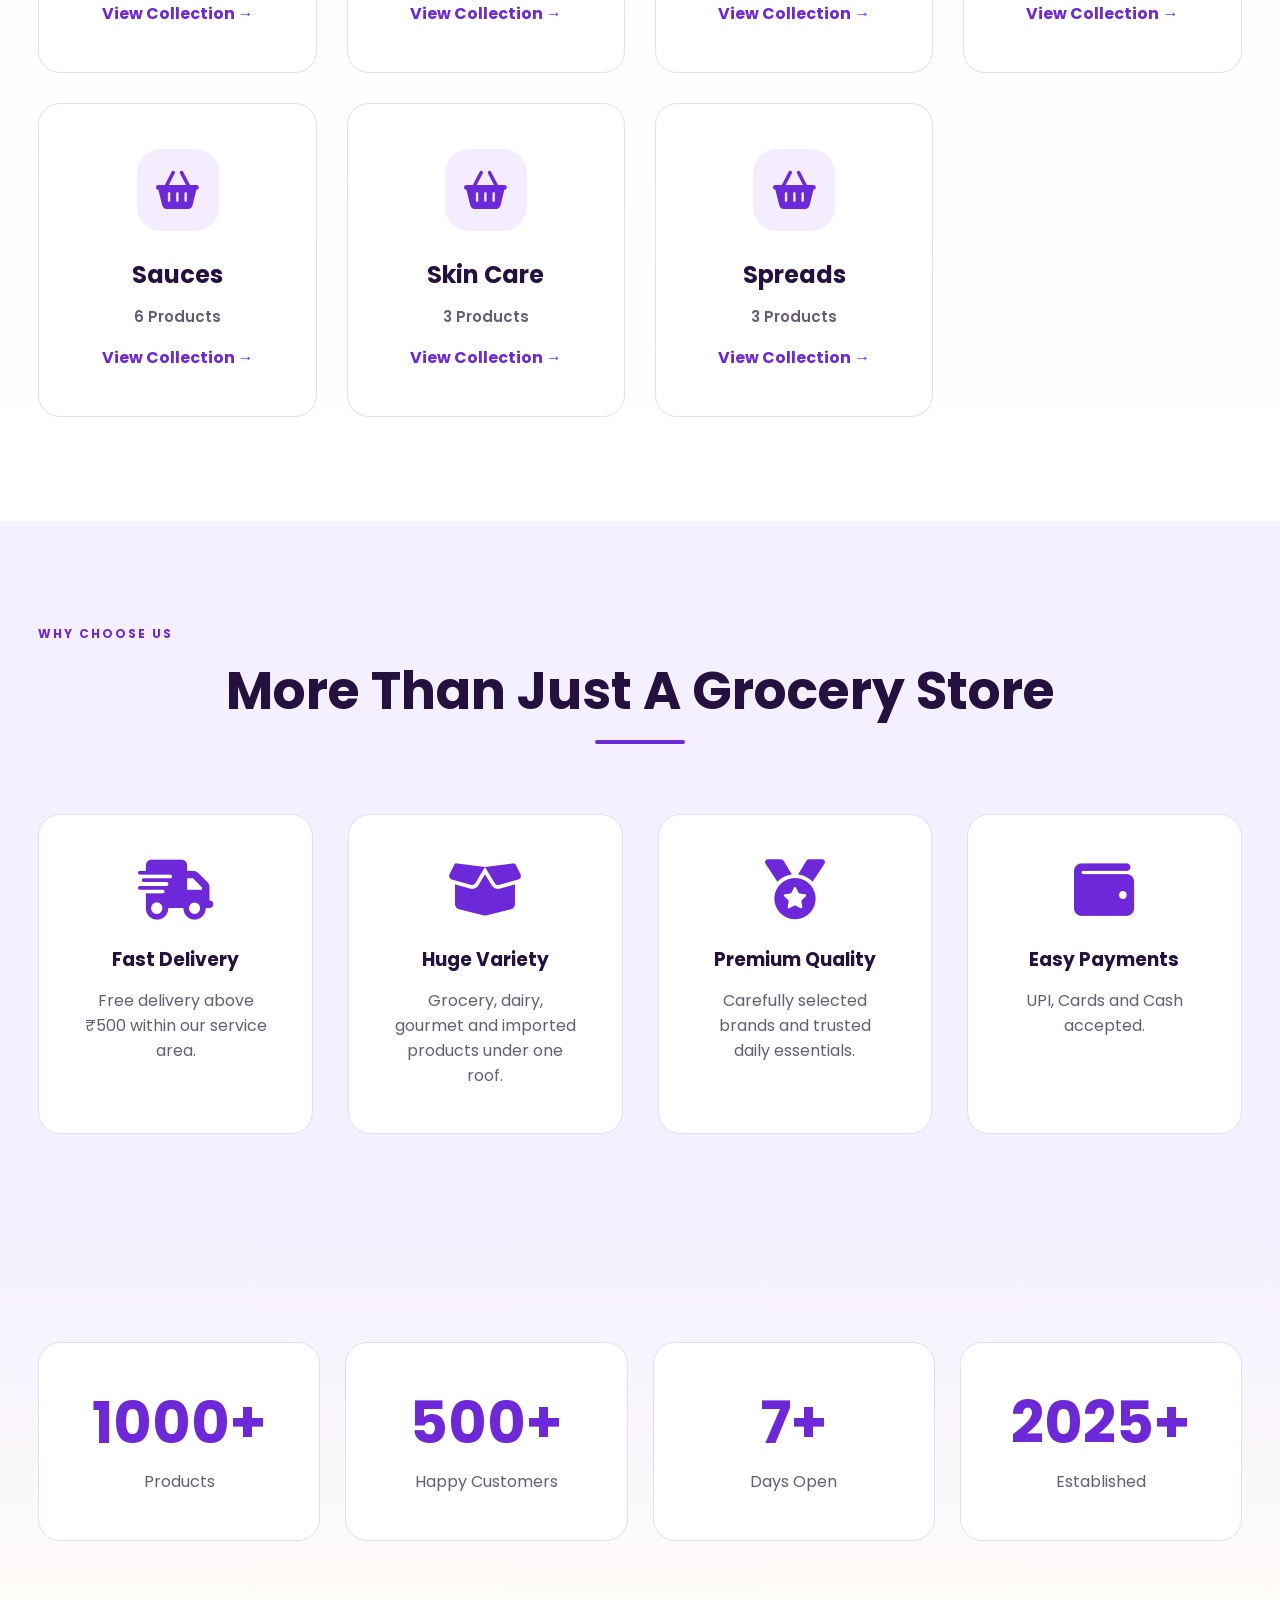
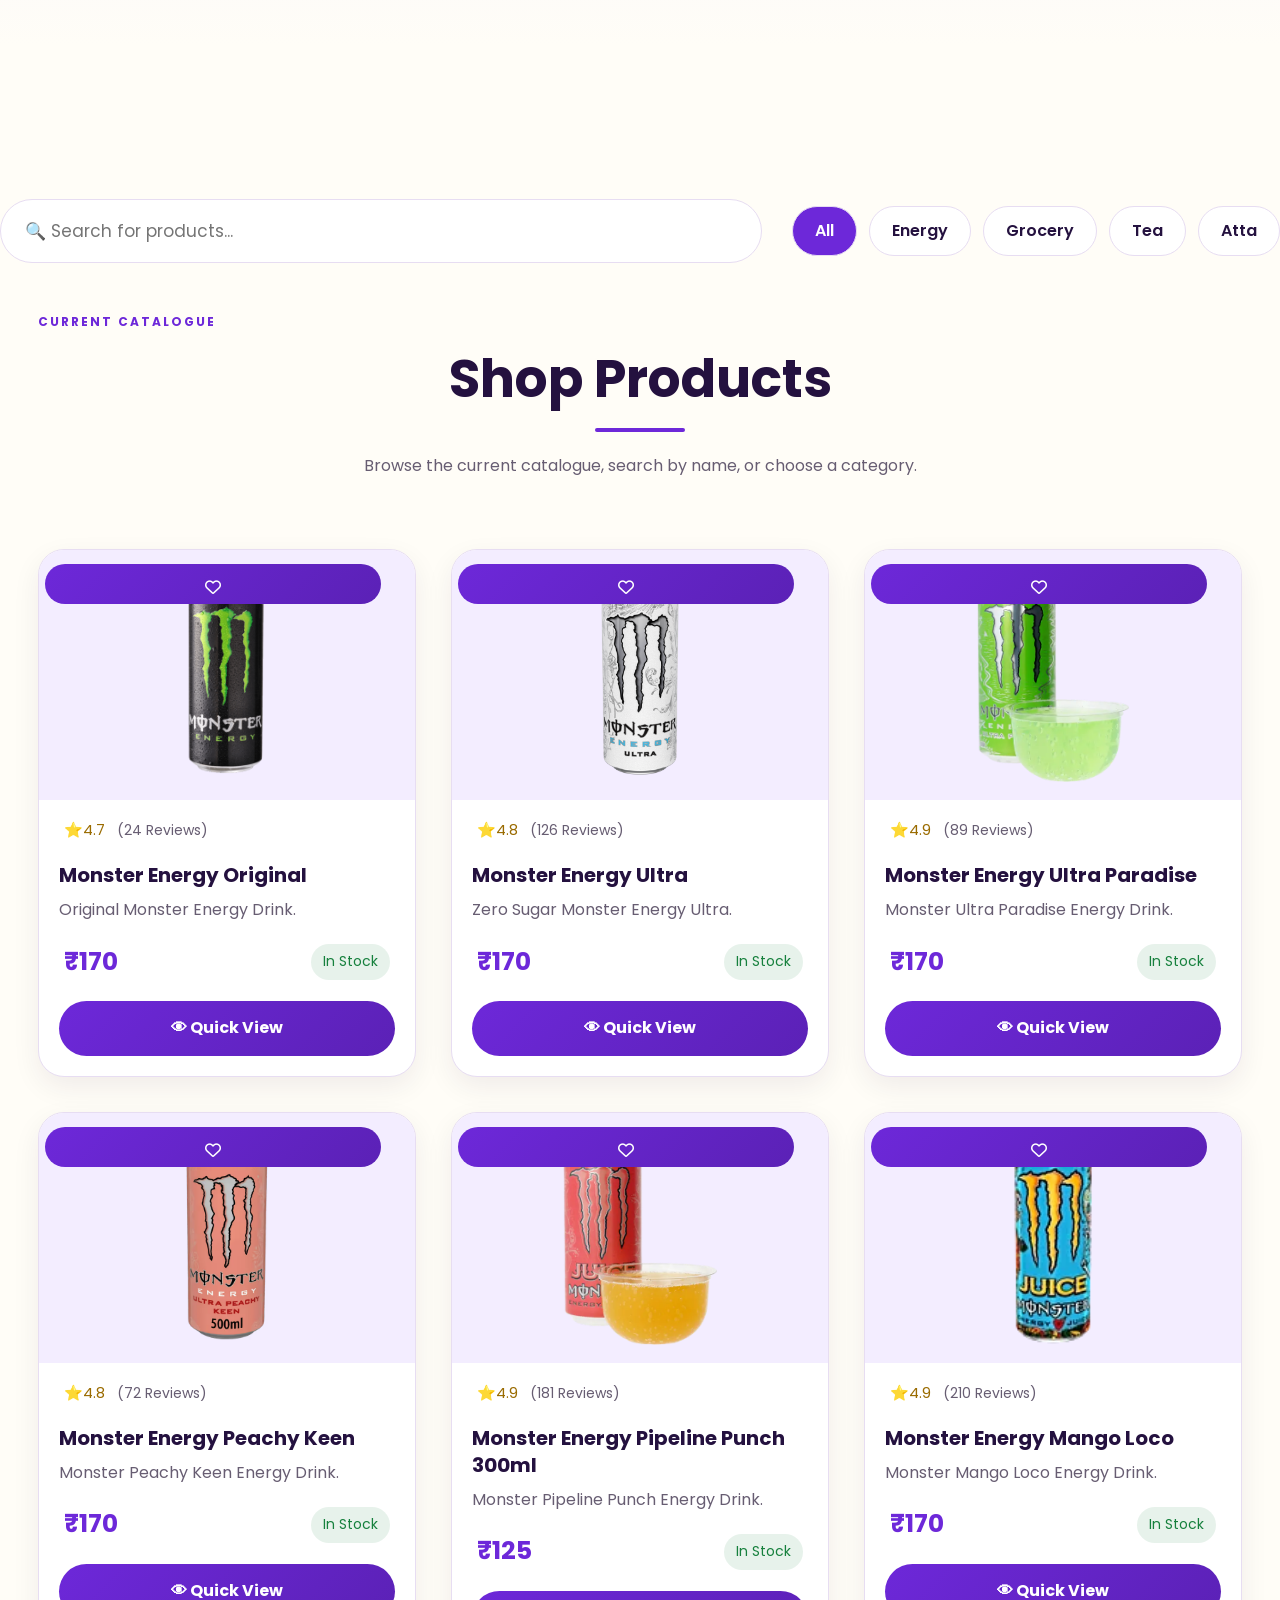
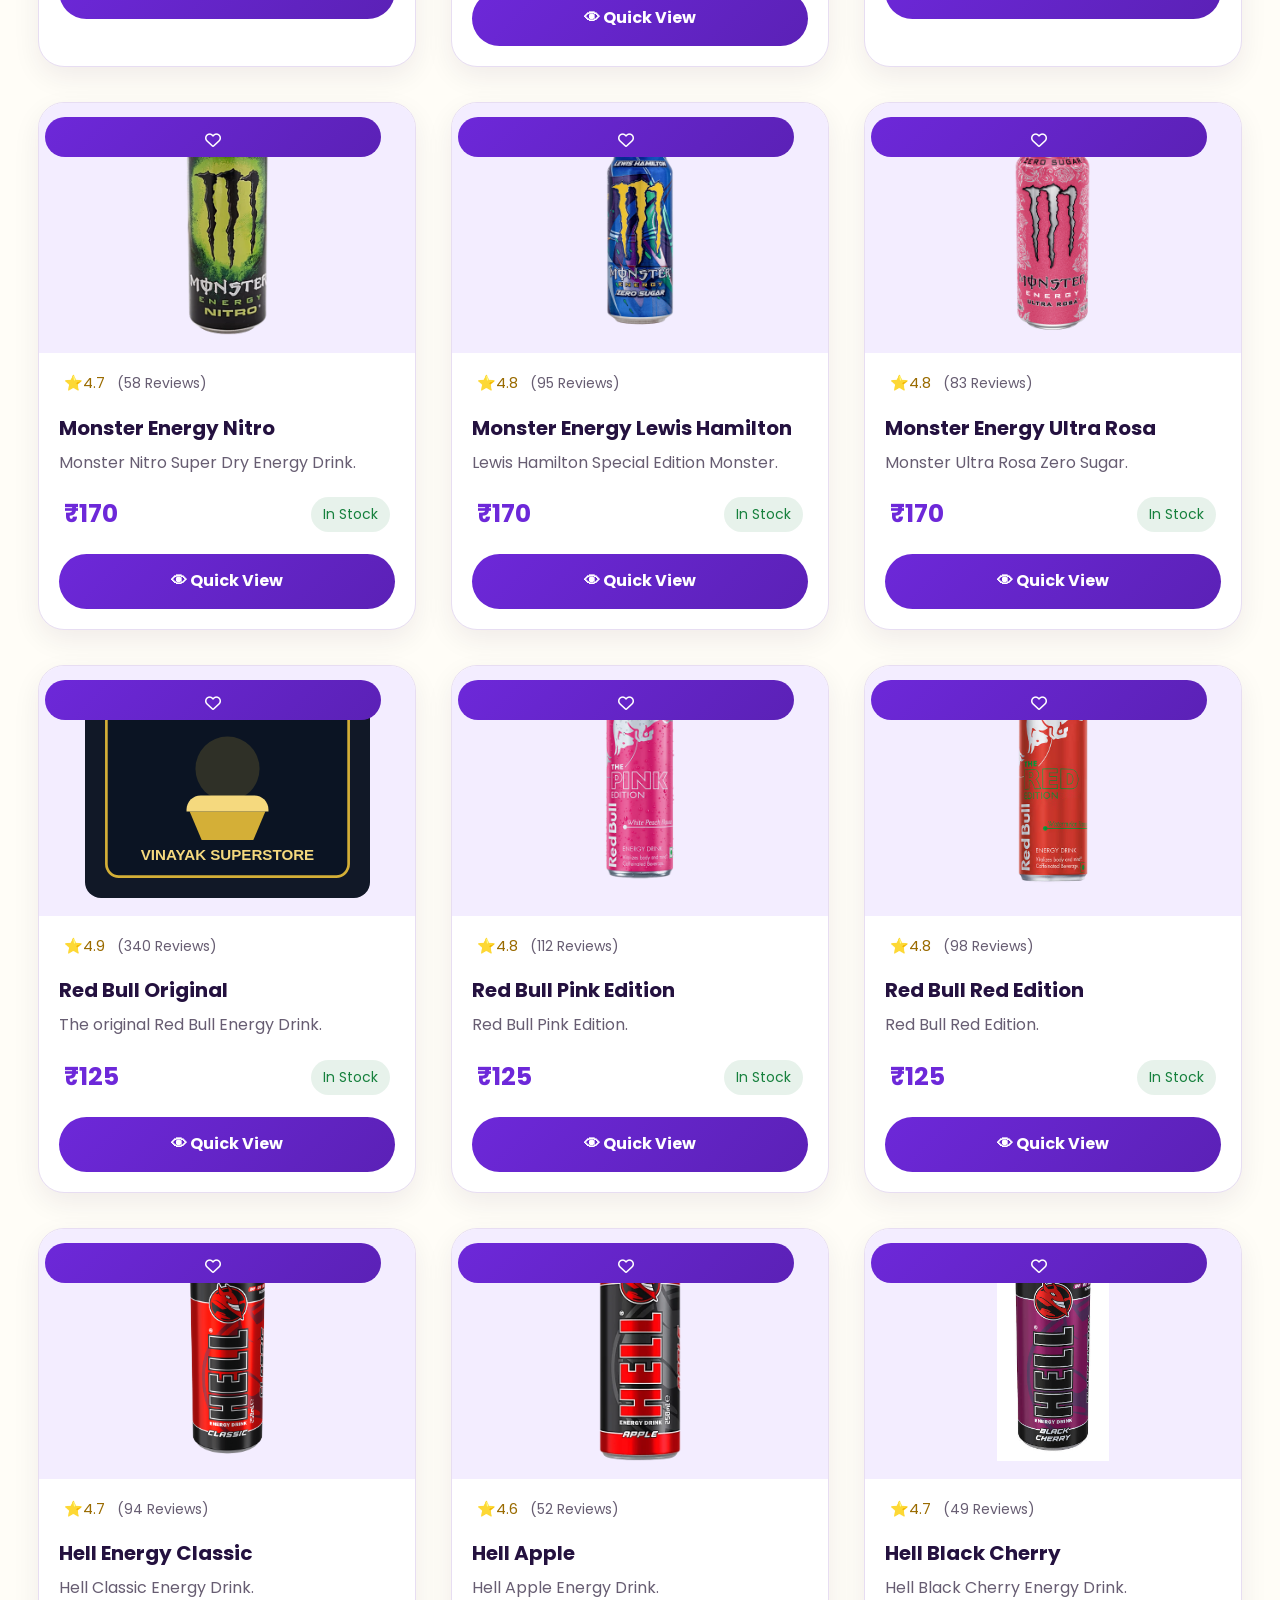
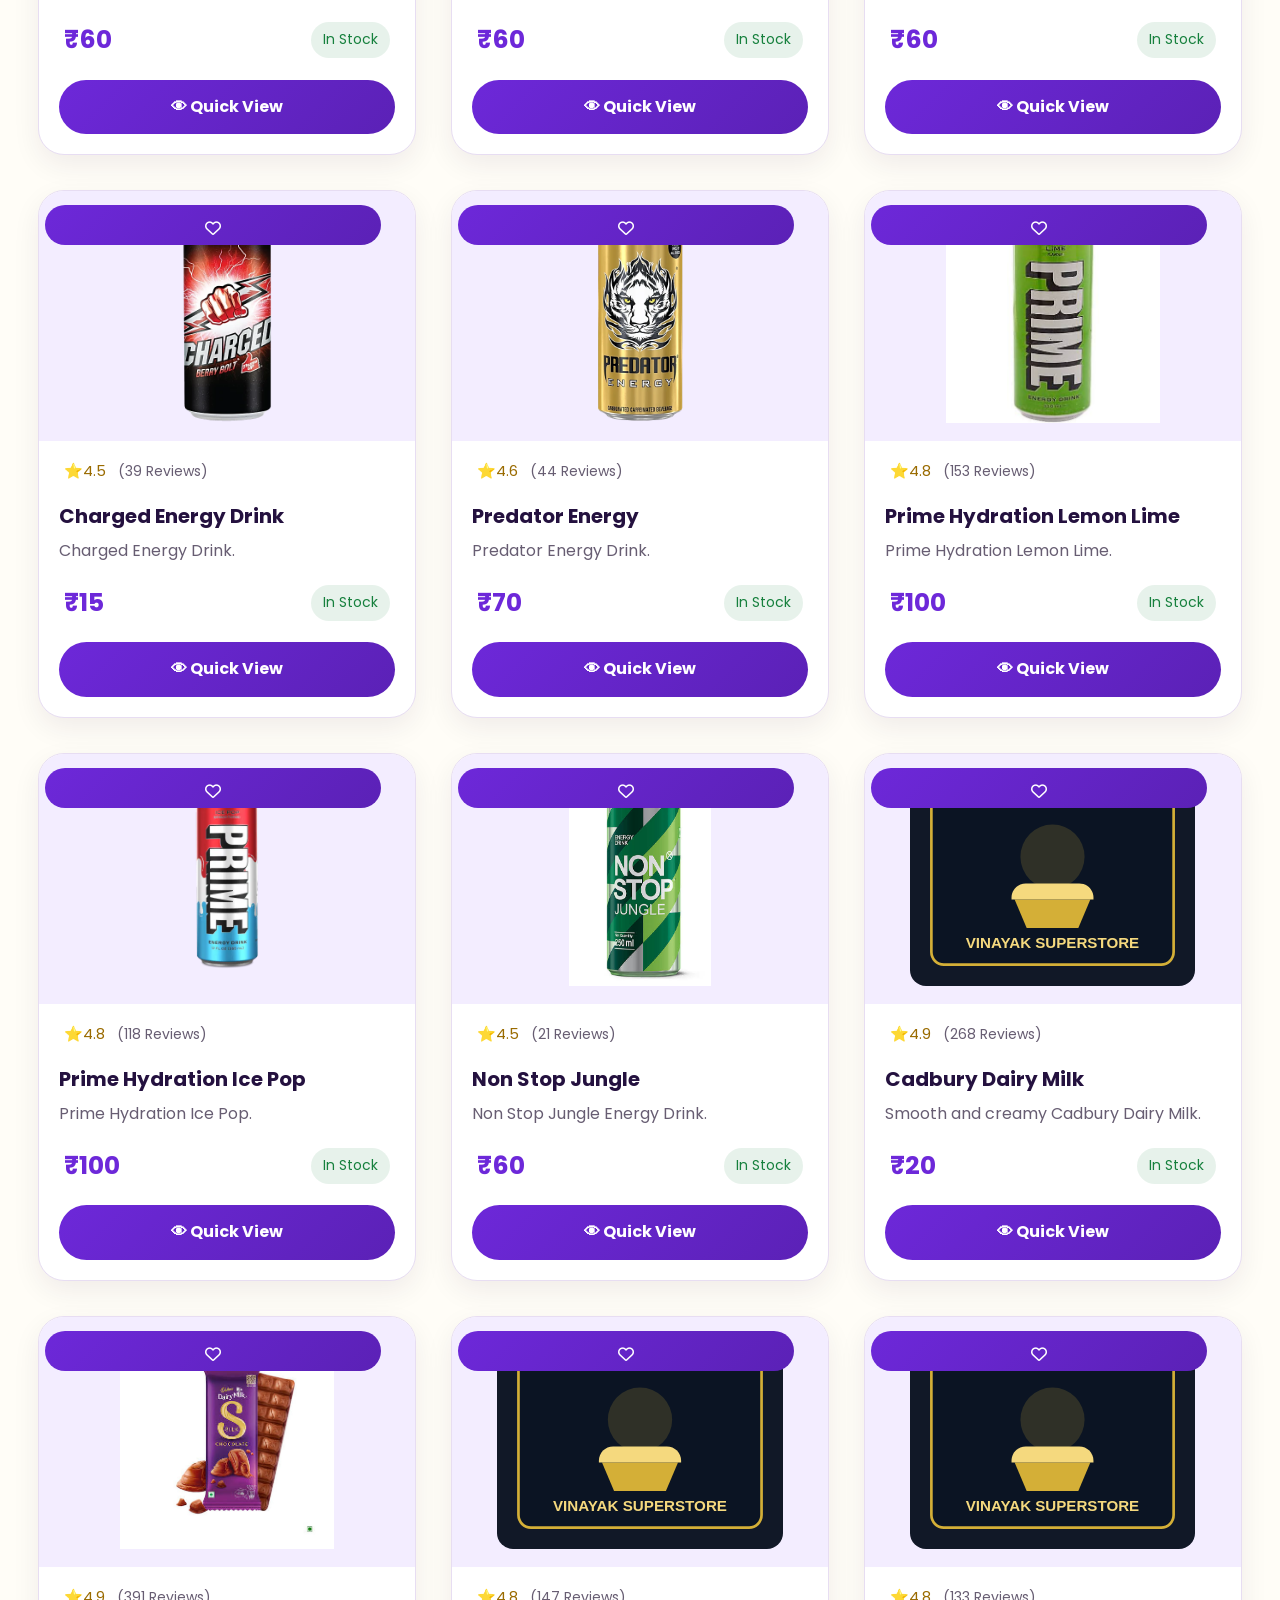
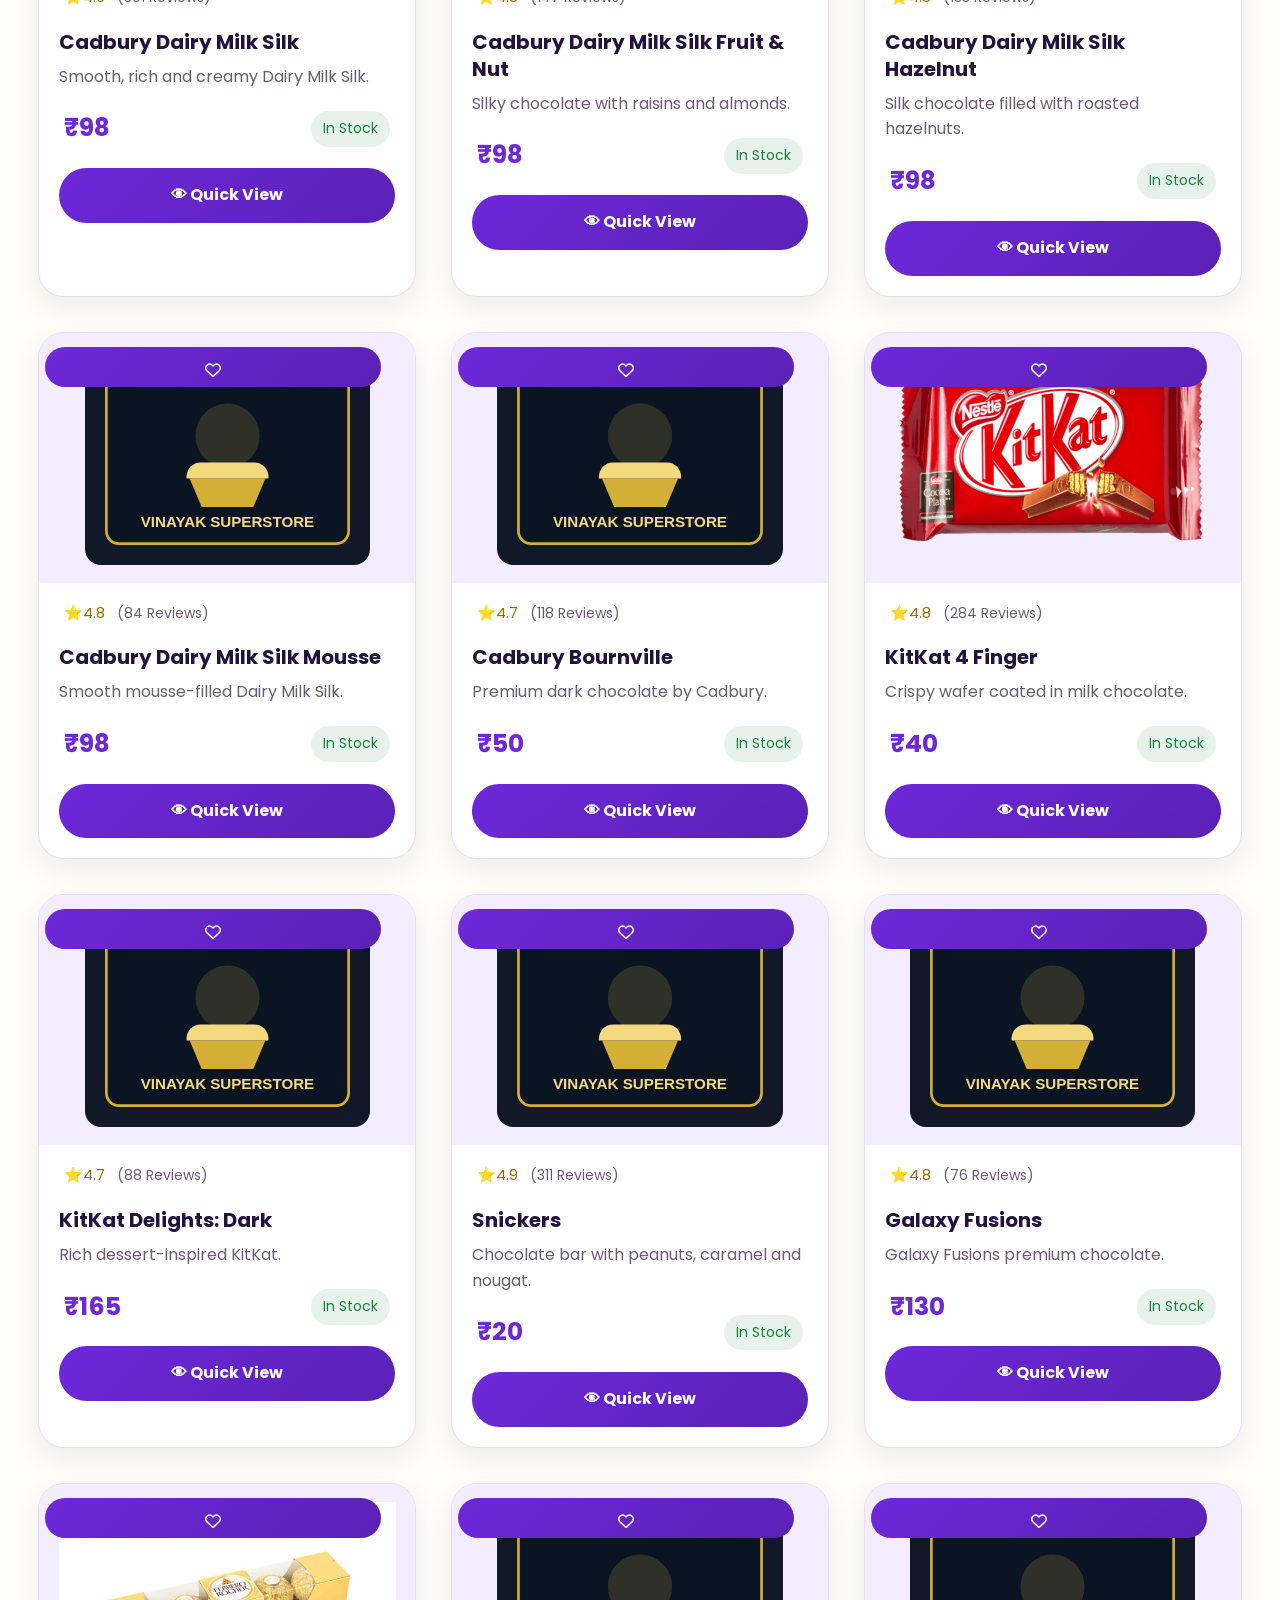
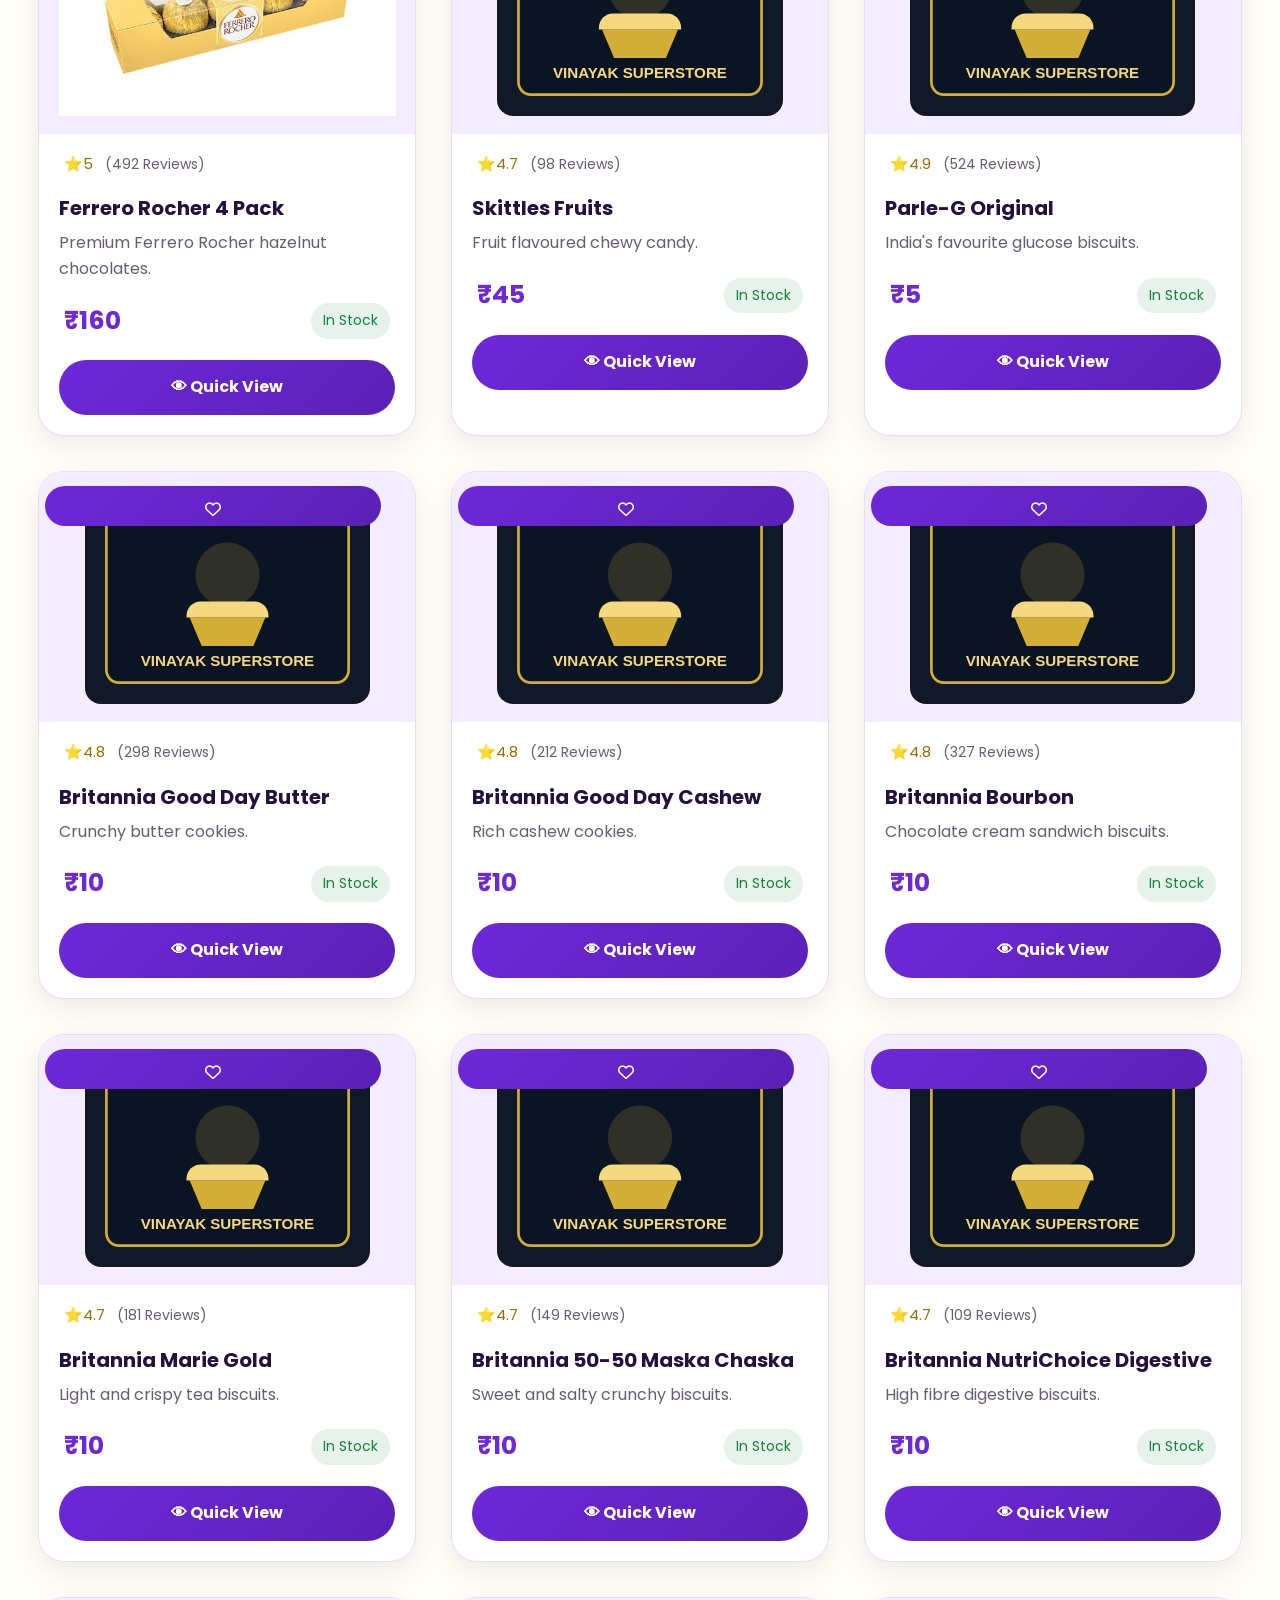
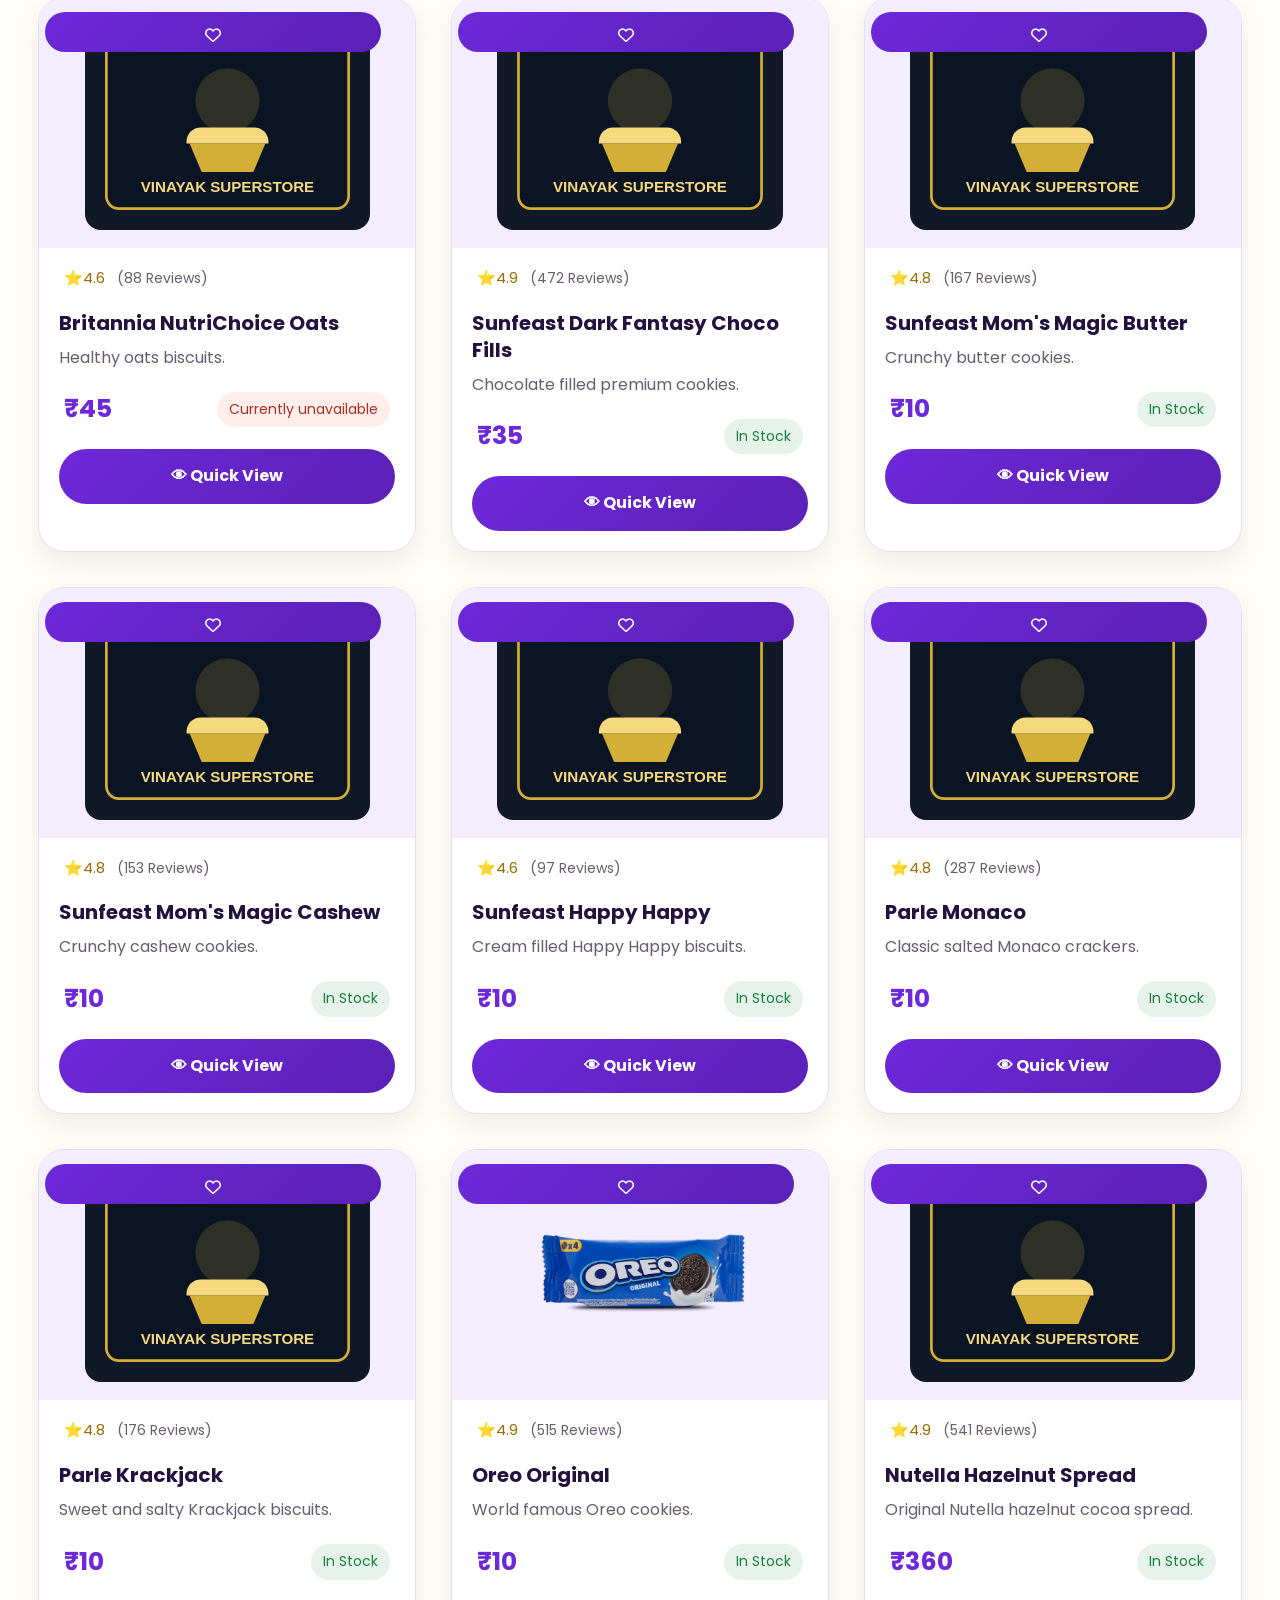
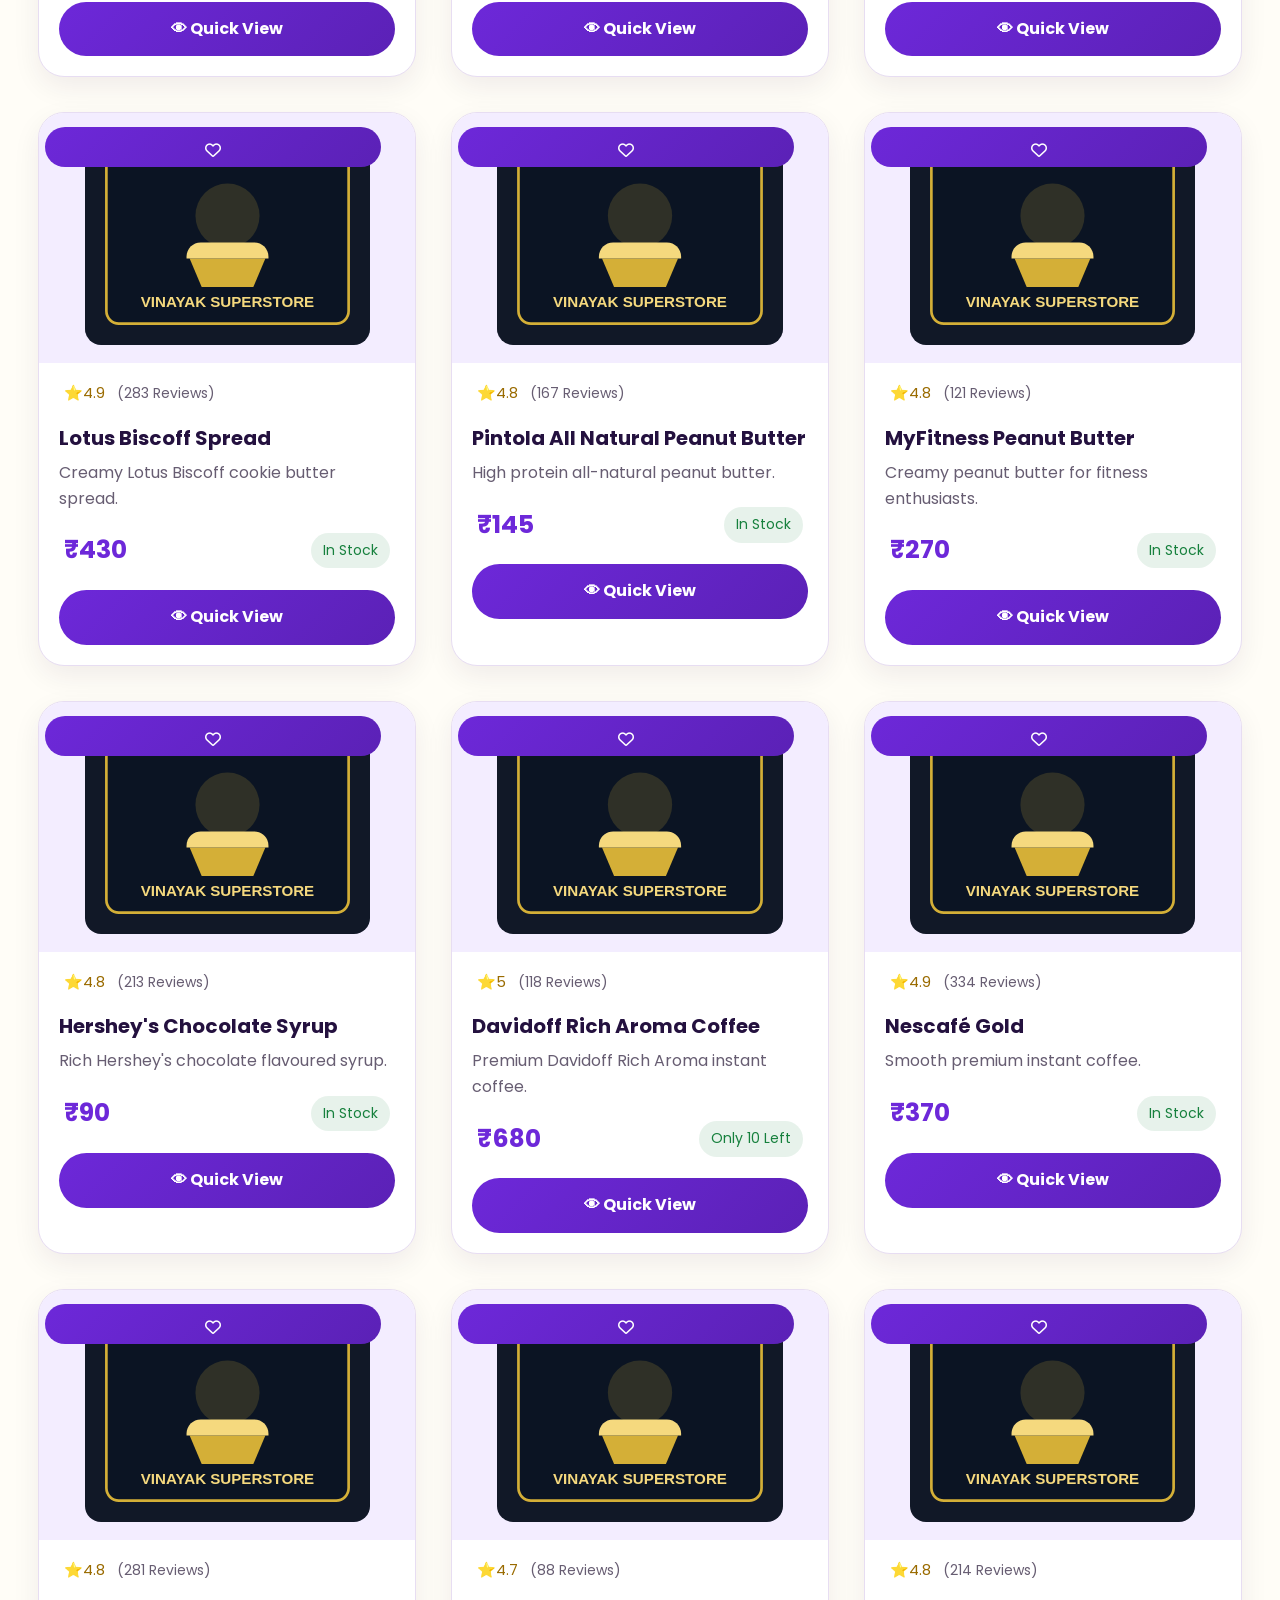
==== commit ca768cc3: "Update v2.2" ====
--- a/index.html
+++ b/index.html
@@ -162,34 +162,32 @@
                 UPDATE LOG
 =========================================== -->
 
-<div class="update-overlay" id="updateOverlay">
+<div class="update-overlay" id="updateOverlay" role="dialog" aria-modal="true" aria-labelledby="updateLogTitle" aria-describedby="updateLogDescription">
 
     <div class="update-box">
 
-        <h2>🎉 Welcome to Vinayak Superstore v2.0</h2>
-
-        <p>
-            Thank you for visiting!
+        <h2 id="updateLogTitle">🎉 What’s new at Vinayak Superstore · v2.2</h2>
+
+        <p id="updateLogDescription">
+            We’ve made it easier to browse, review, and place your order.
         </p>
 
         <ul>
             
-            <li>🛍️ Meet Vee, your personal shopping assistant</li>
-
-            <li>🧠 Context-aware recommendations from the current store catalogue</li>
-
-            <li>💰 Update budgets and refine a proposed basket in conversation</li>
-
-            <li>📊 See product prices, basket totals and remaining budget</li>
-
-            <li>🛒 Add products to your cart only when you choose</li>
-
-            <li>📱 Accessible, responsive shopping help on mobile and desktop</li>
+            <li>🛍️ More reliable product loading, search, and category browsing</li>
+
+            <li>🛒 A clearer checkout with customer details and an order review</li>
+
+            <li>📦 Review items, quantities, and the order total before placing an order</li>
+
+            <li>🤖 Meet Vee, your shopping assistant for catalogue-based recommendations</li>
+
+            <li>📱 Checkout and shopping improvements for phones and desktop</li>
 
         </ul>
 
         
-<button id="startShoppingBtn">
+<button id="startShoppingBtn" type="button">
     Start Shopping
 </button>
 
